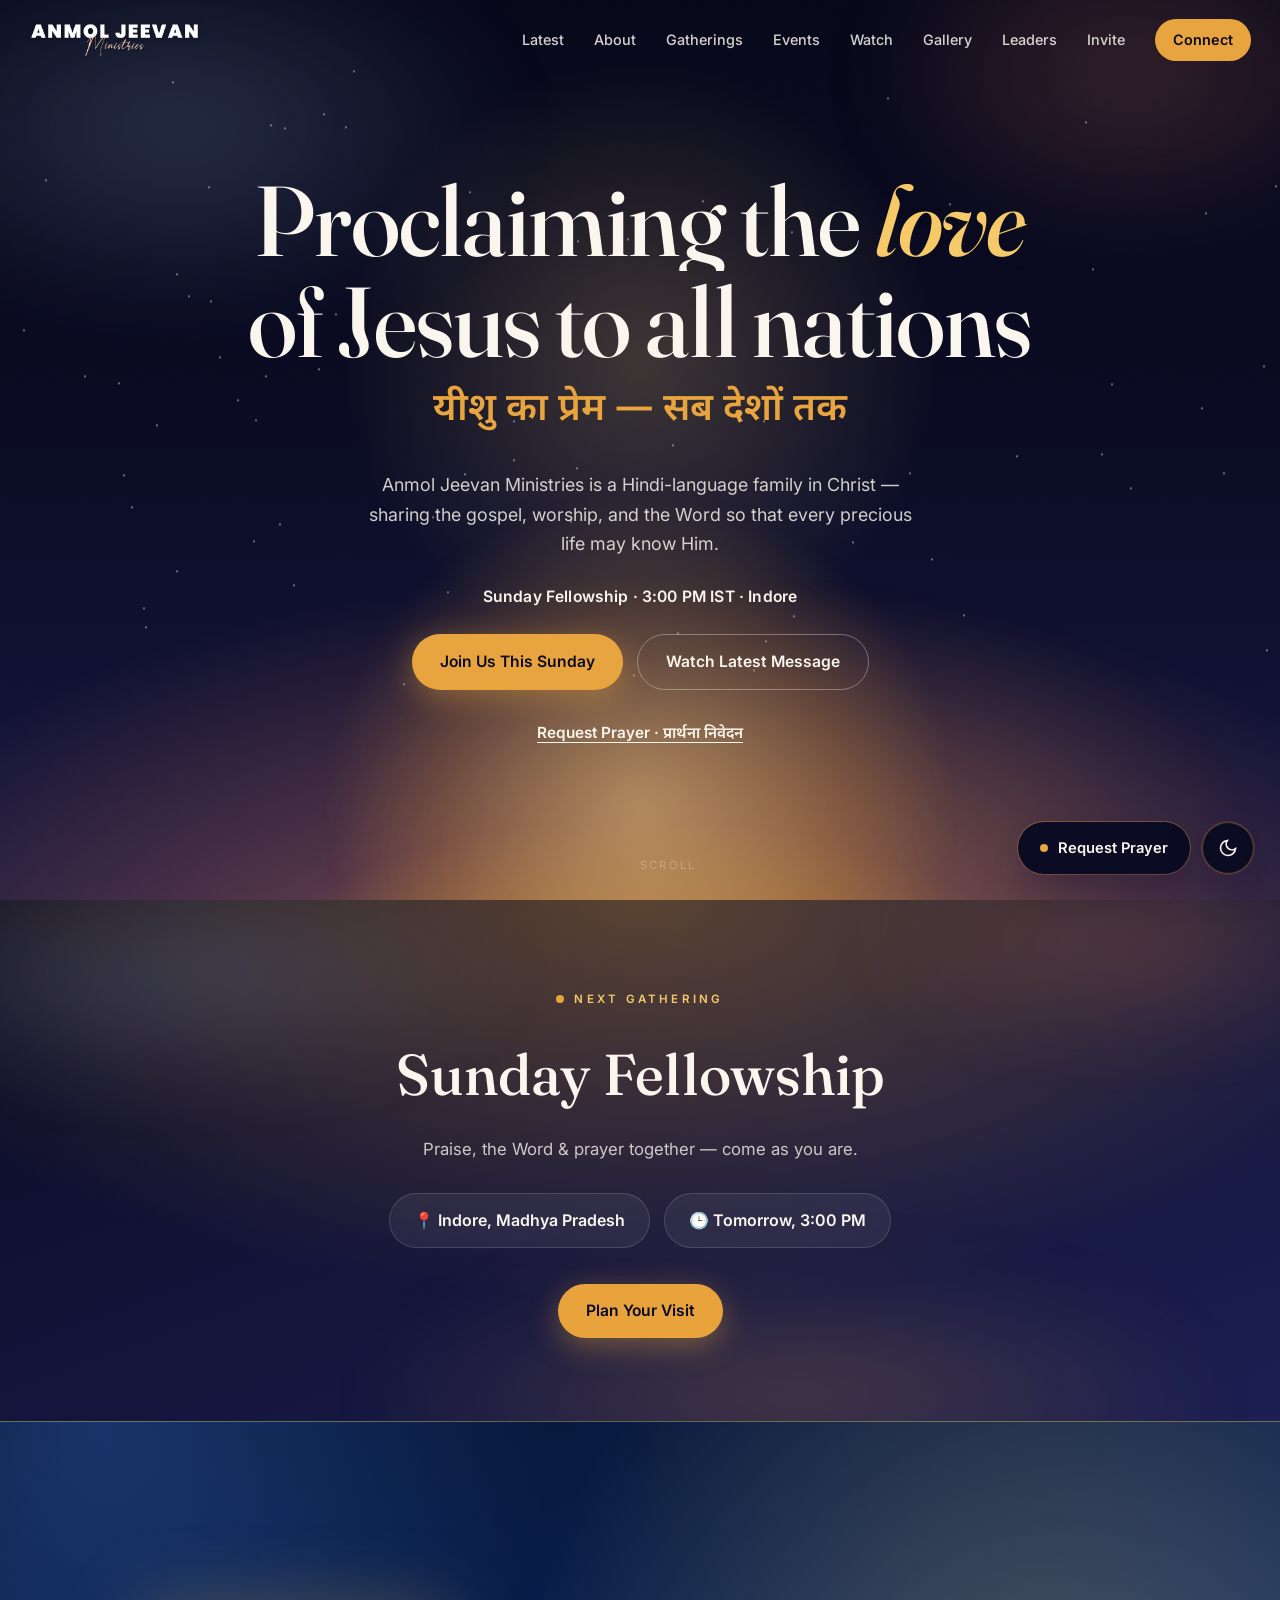
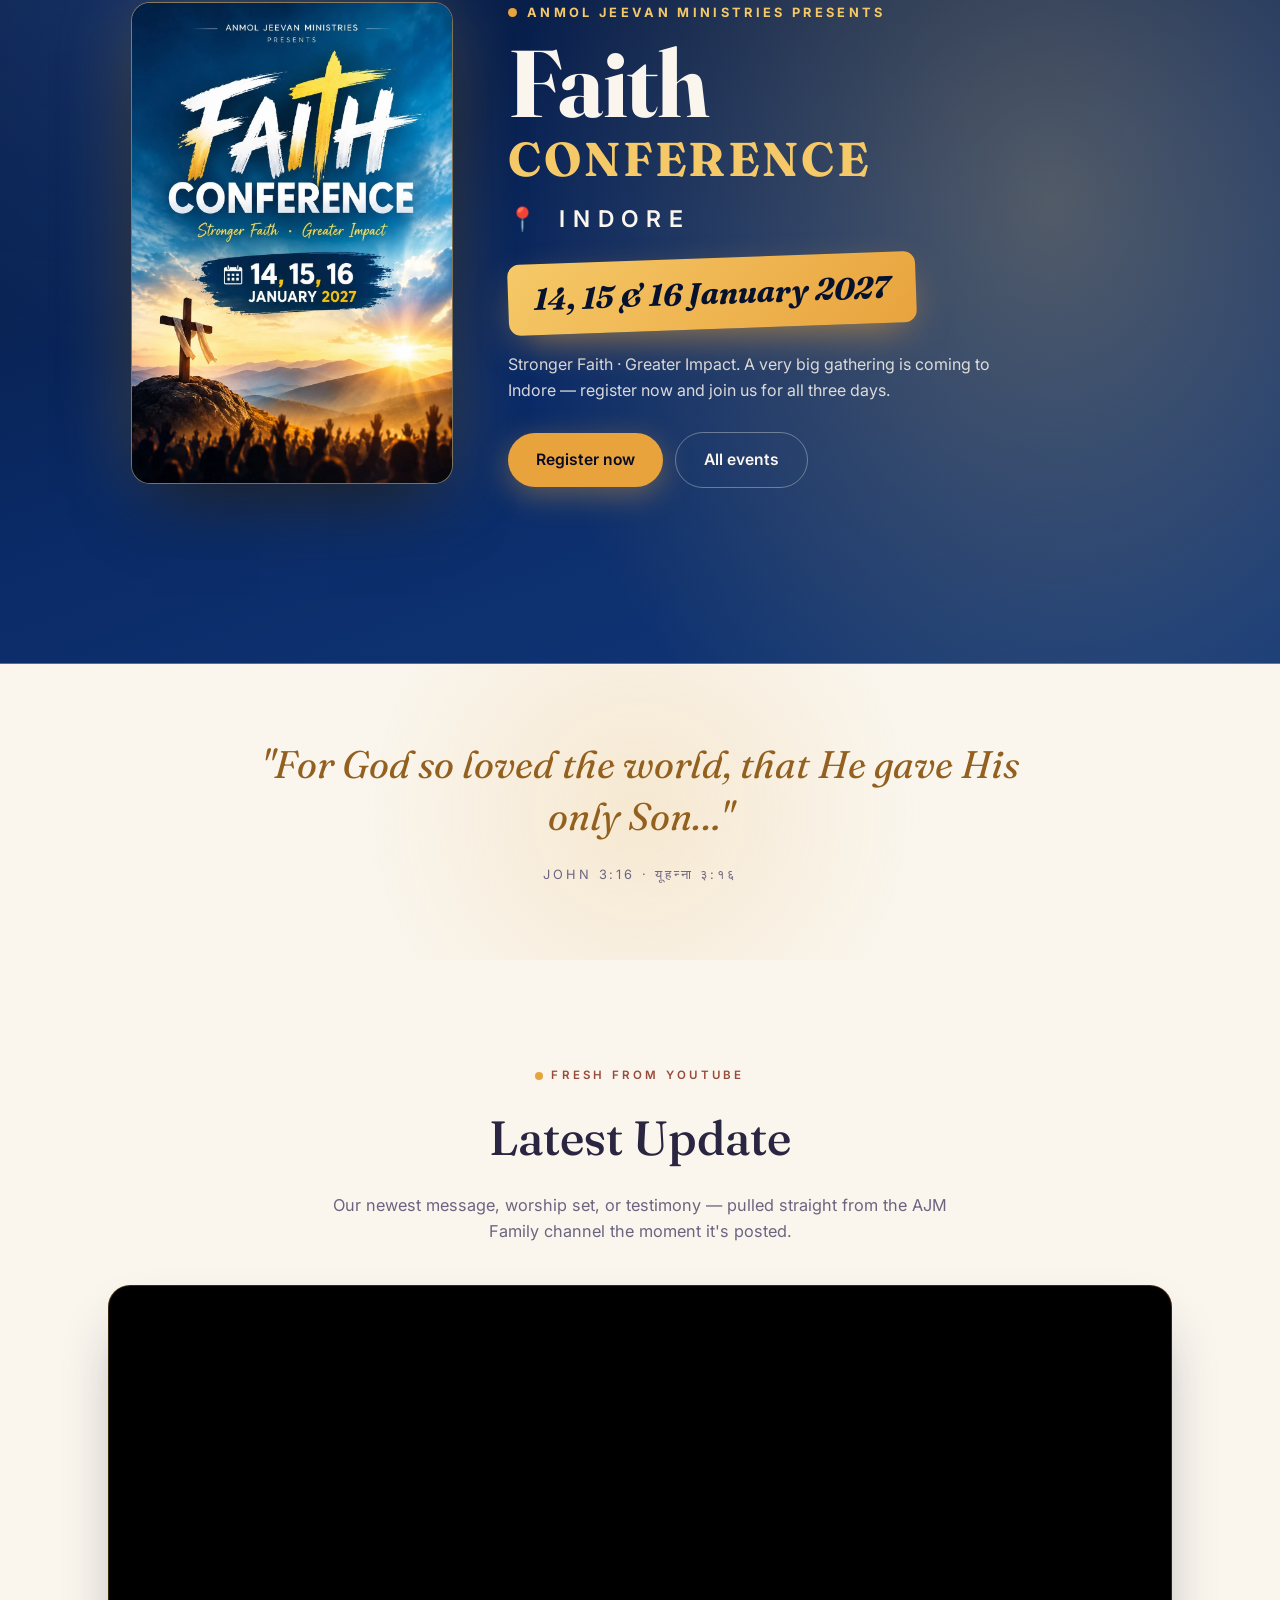
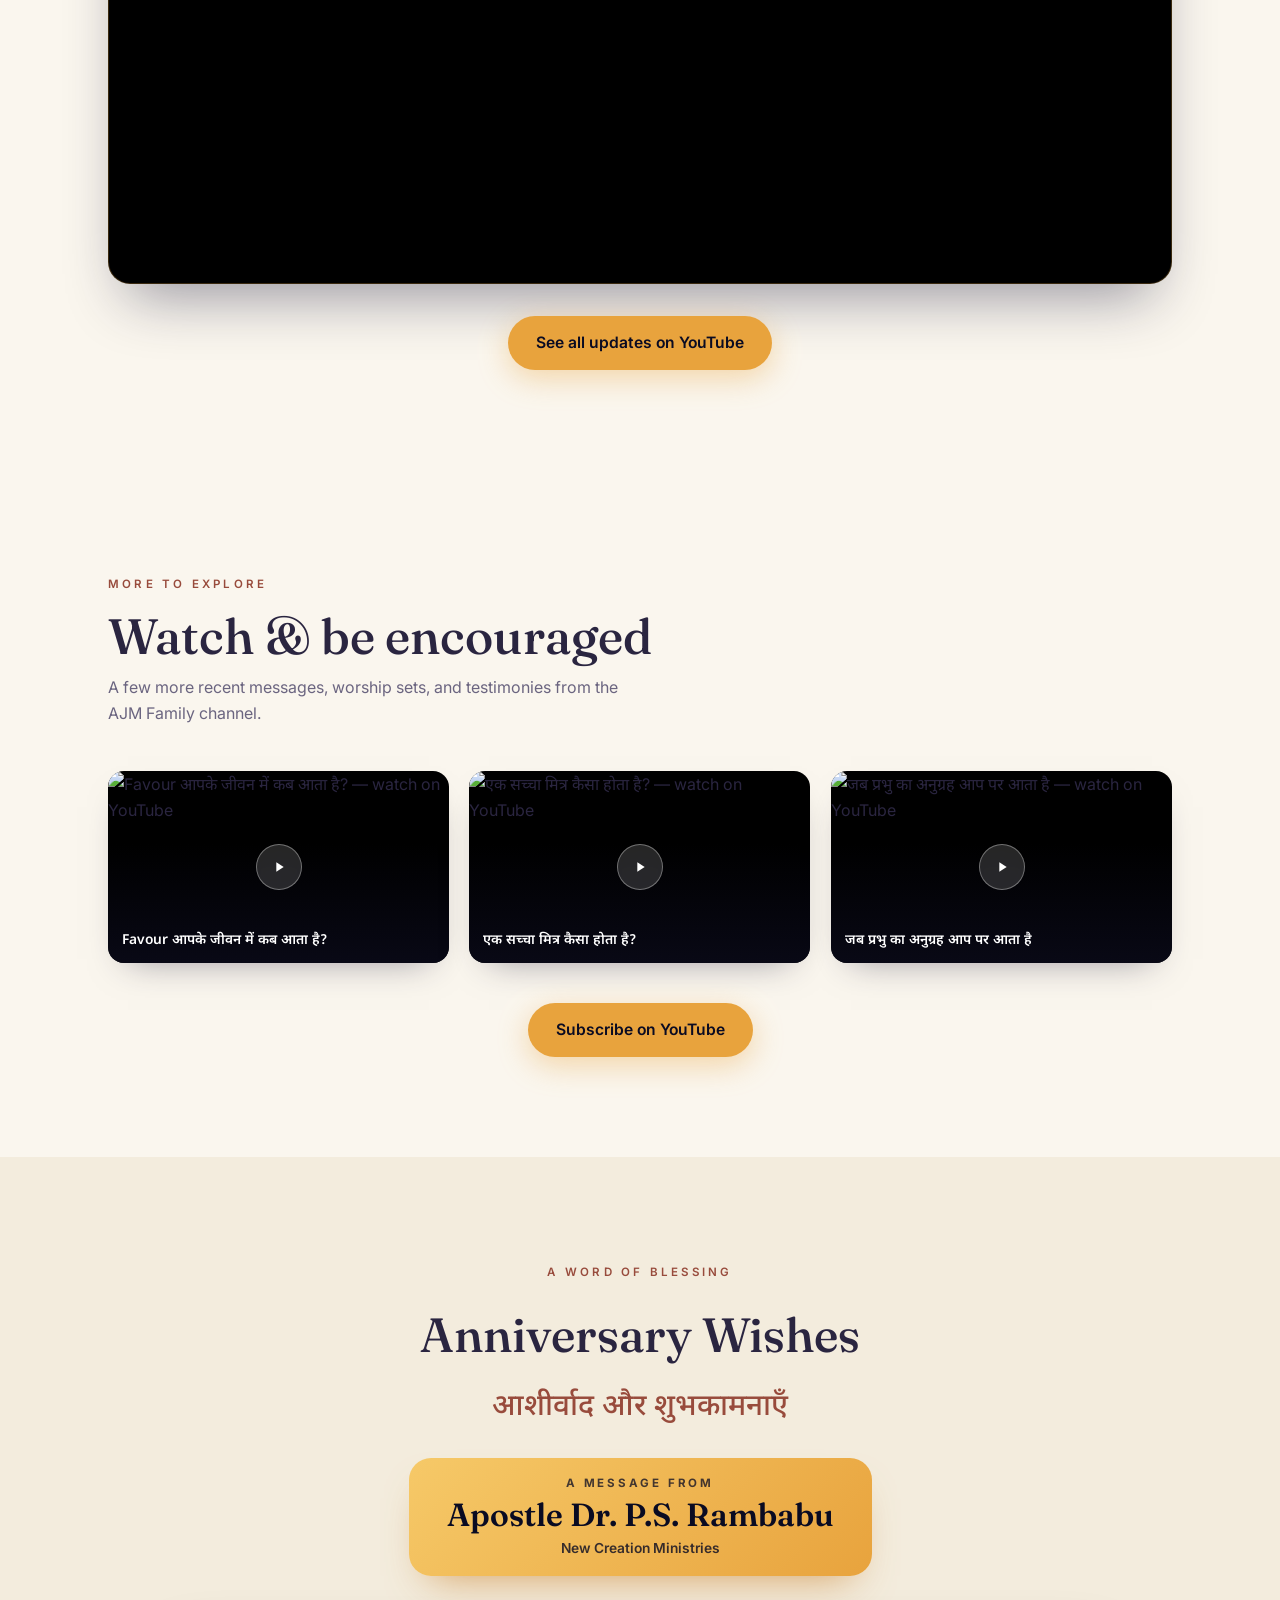
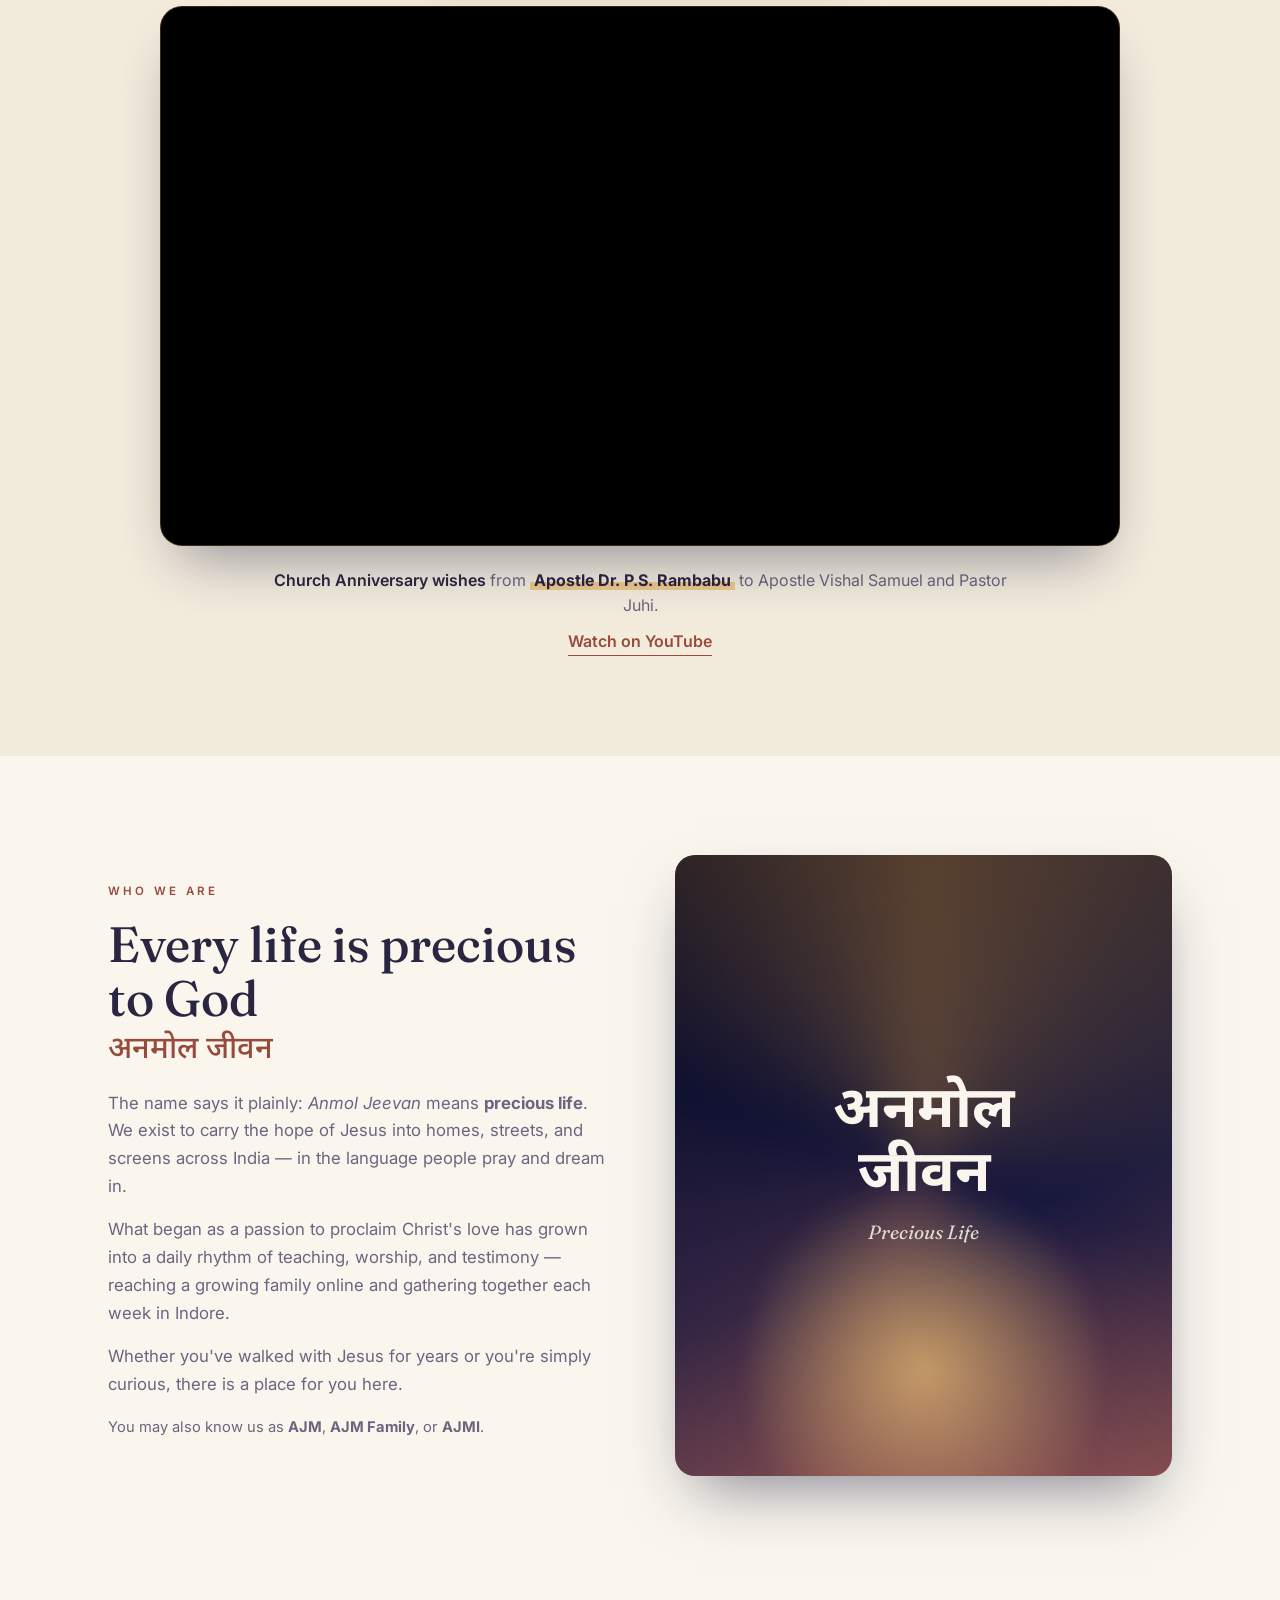
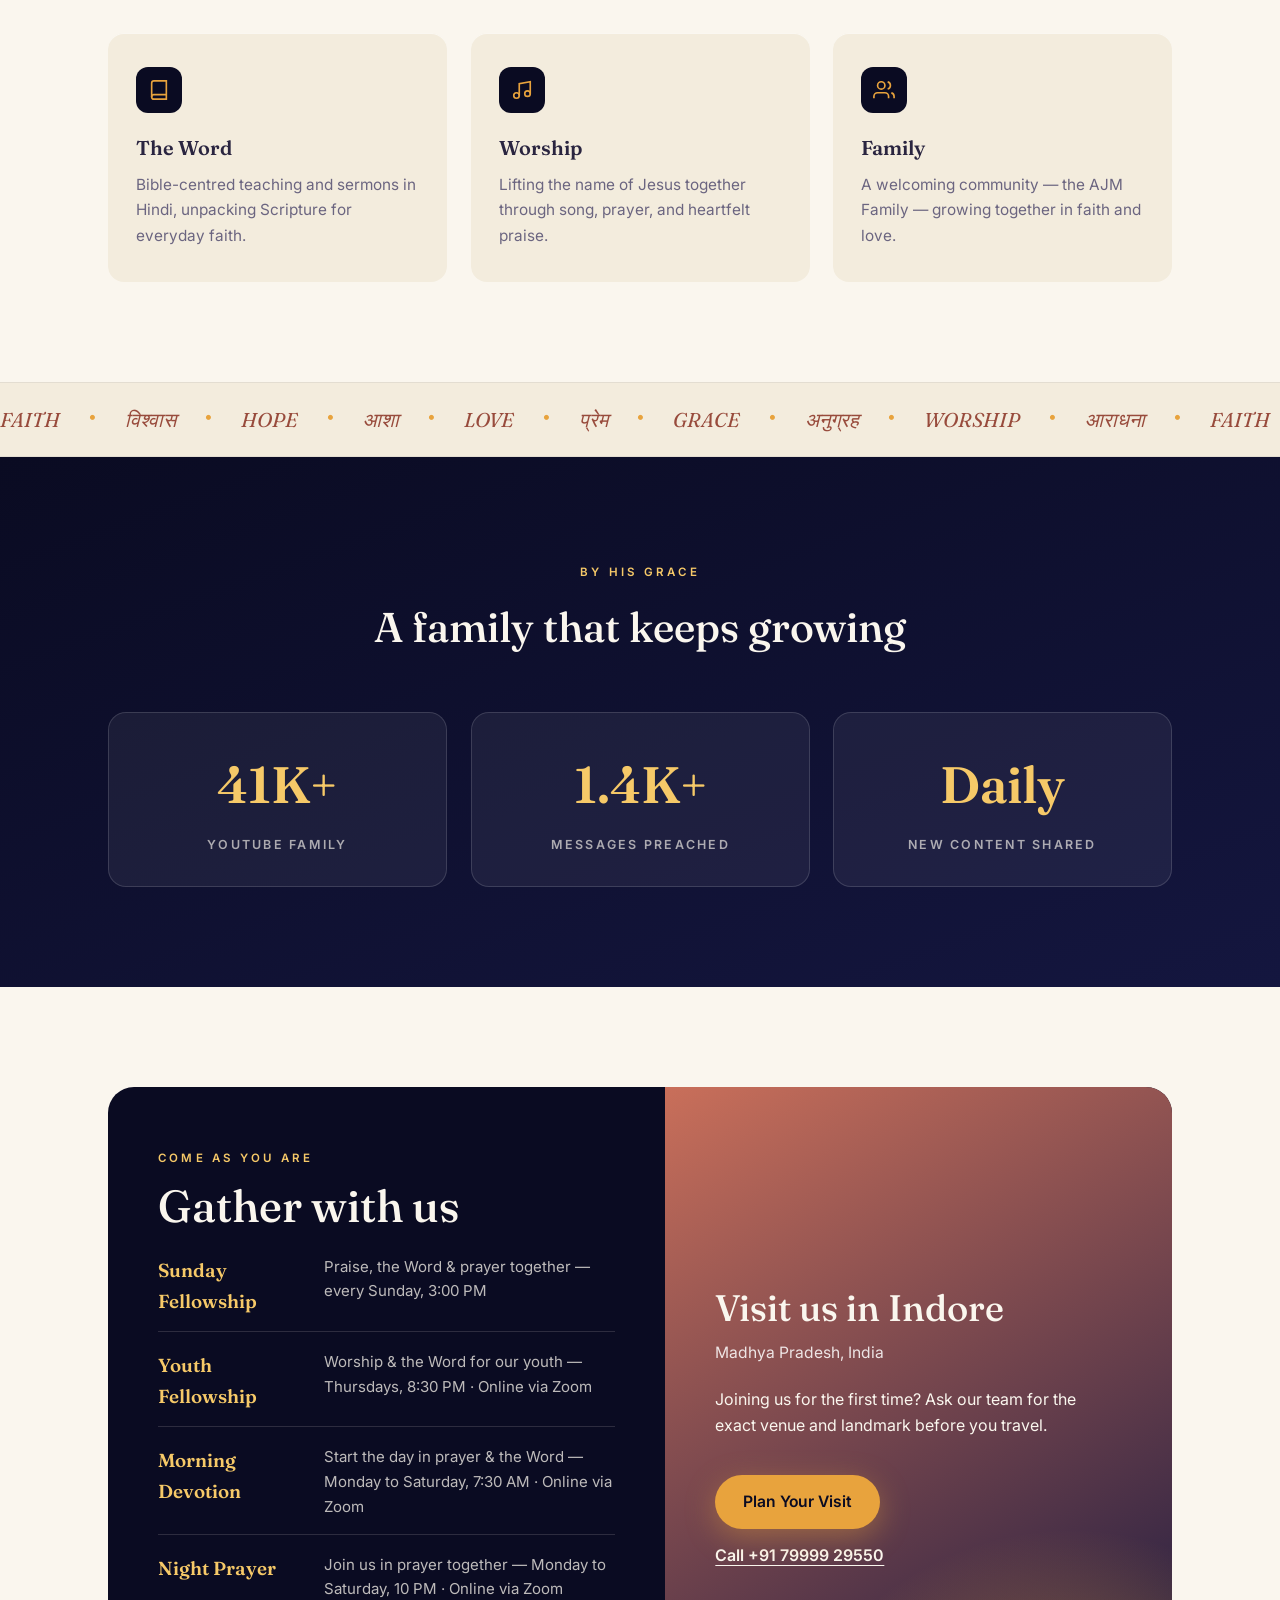
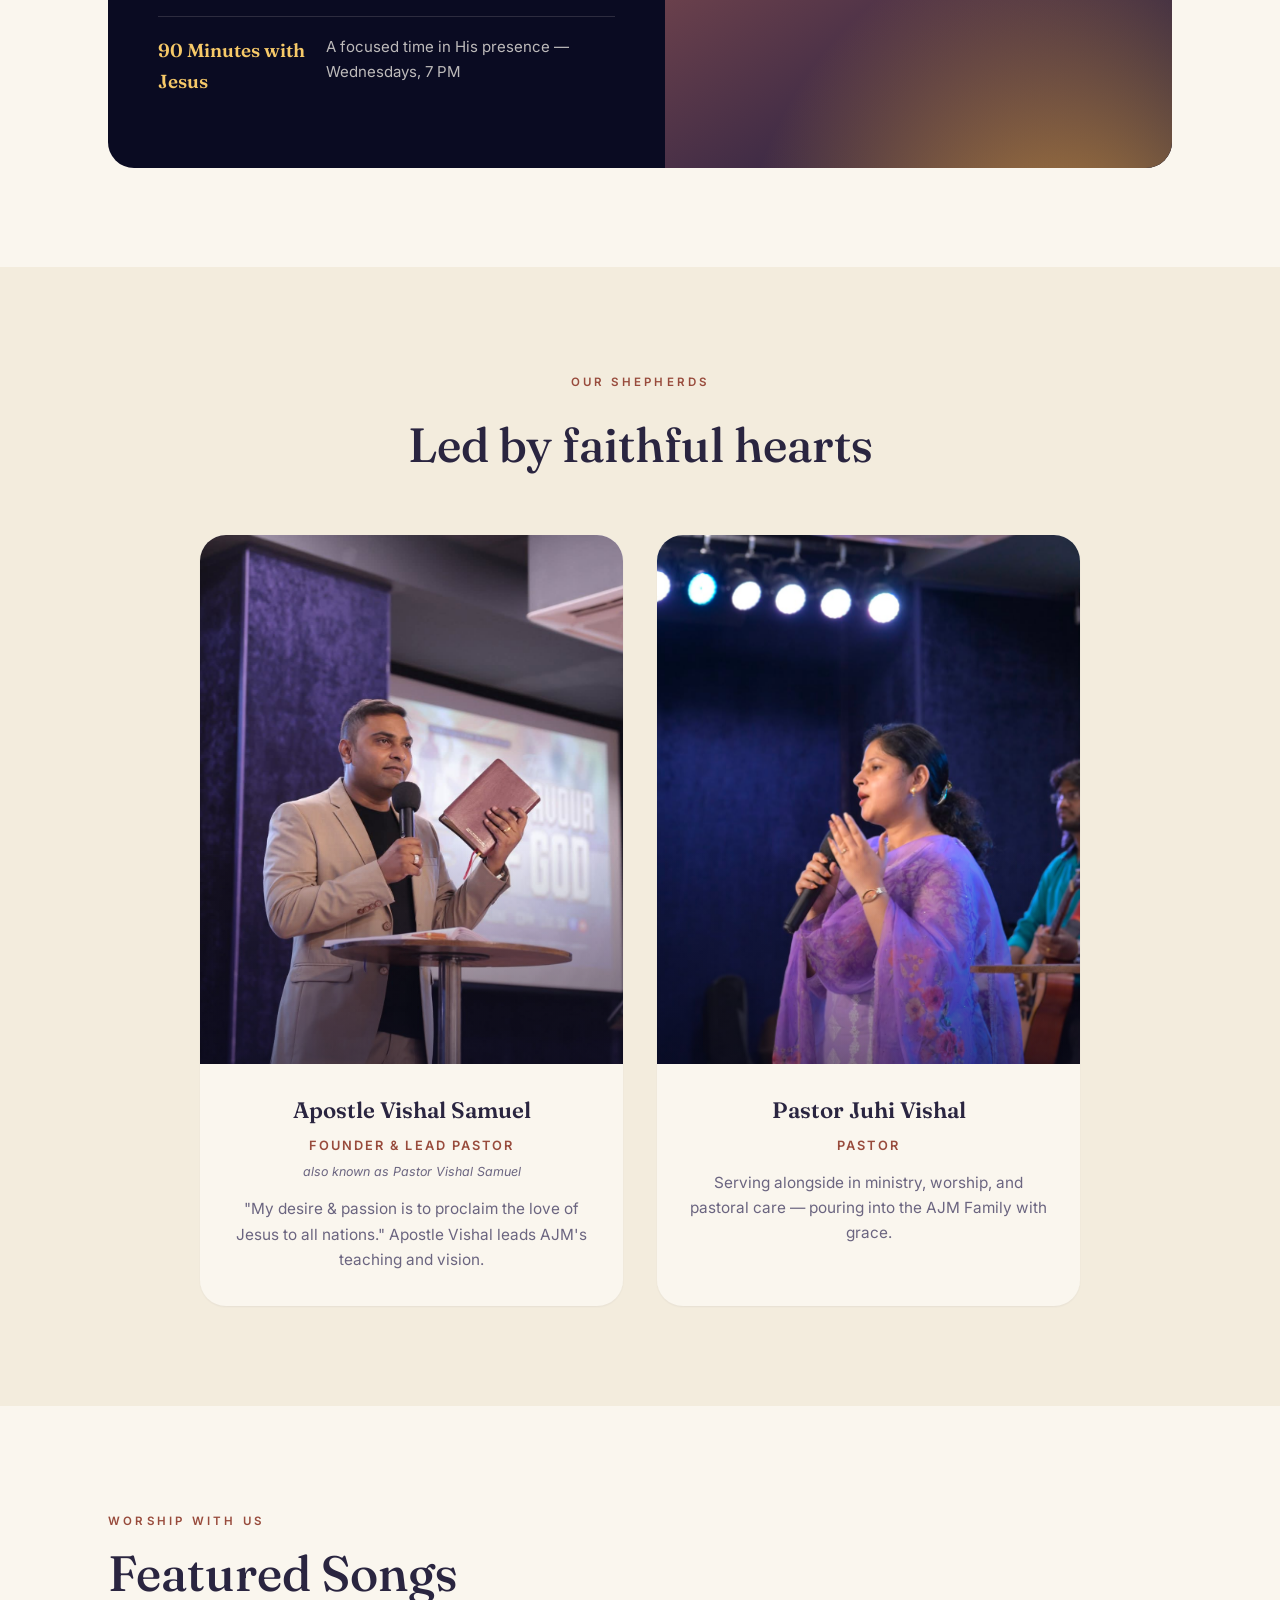
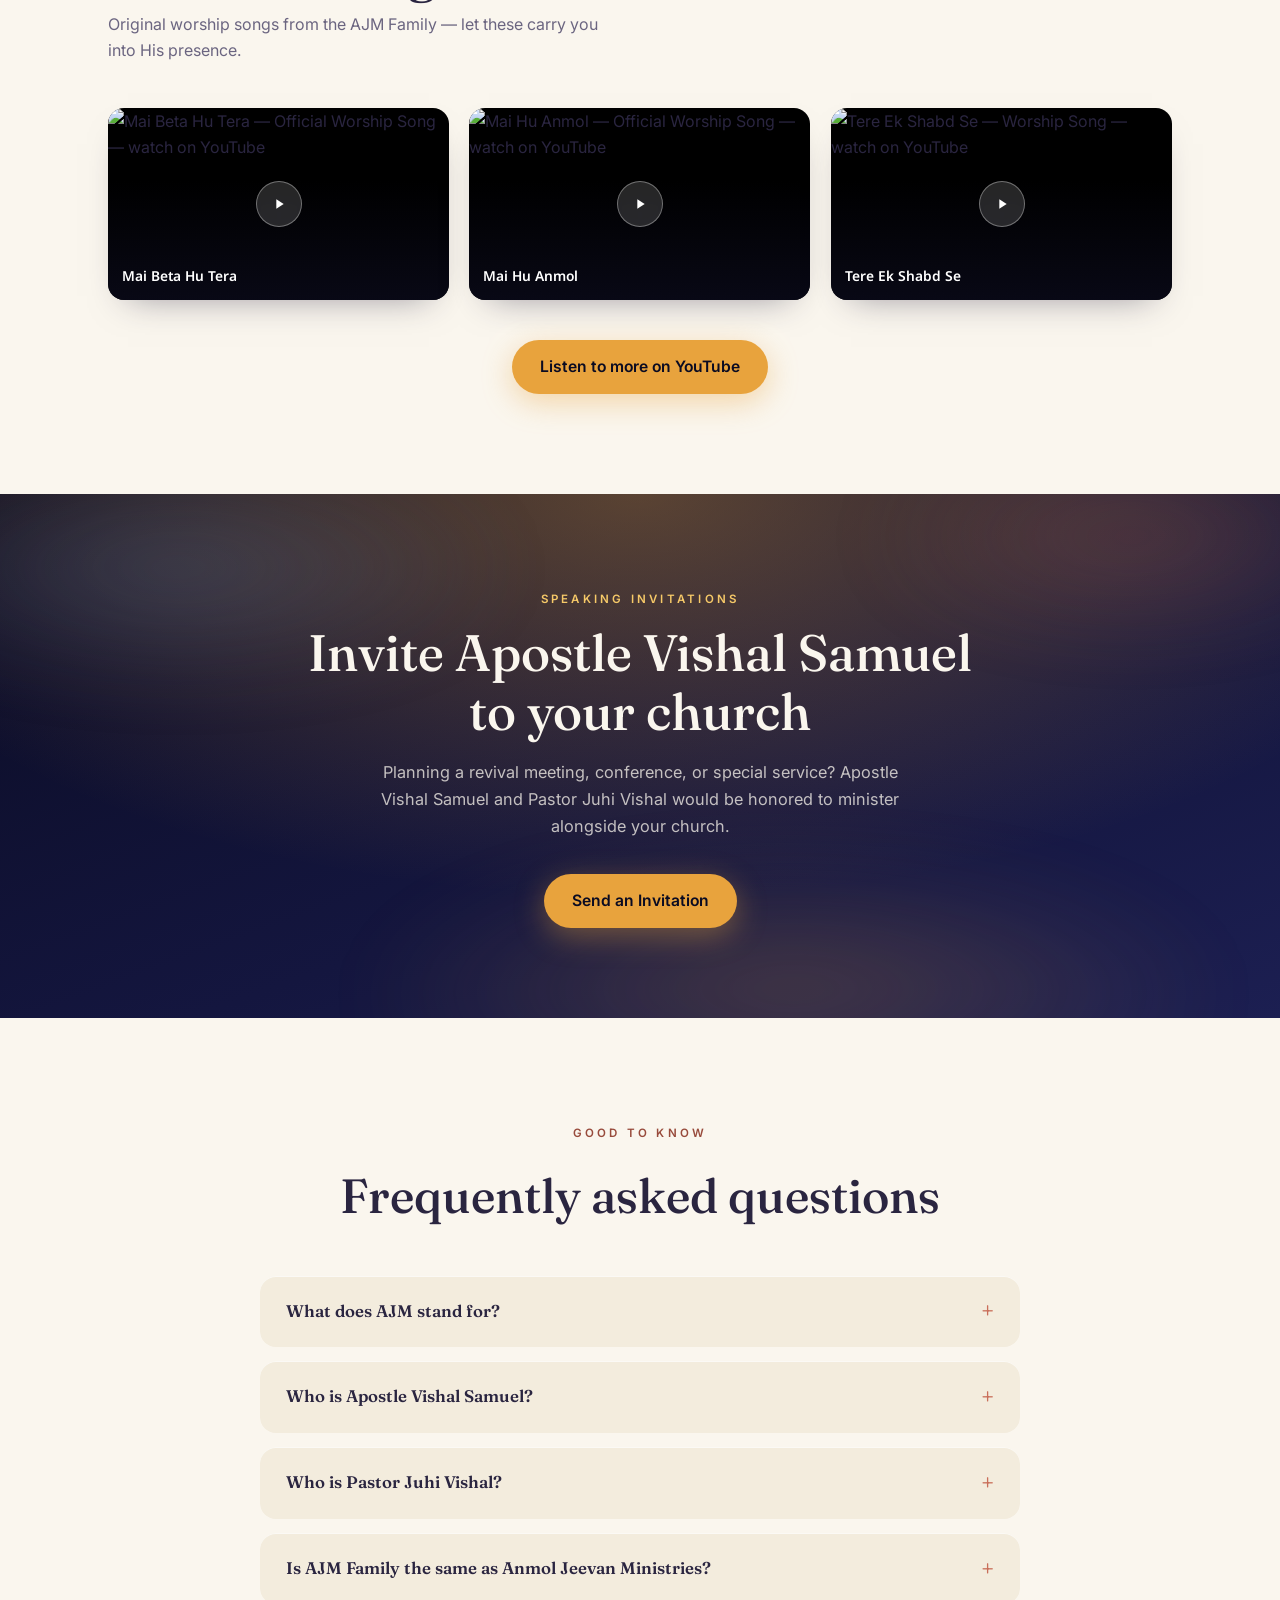
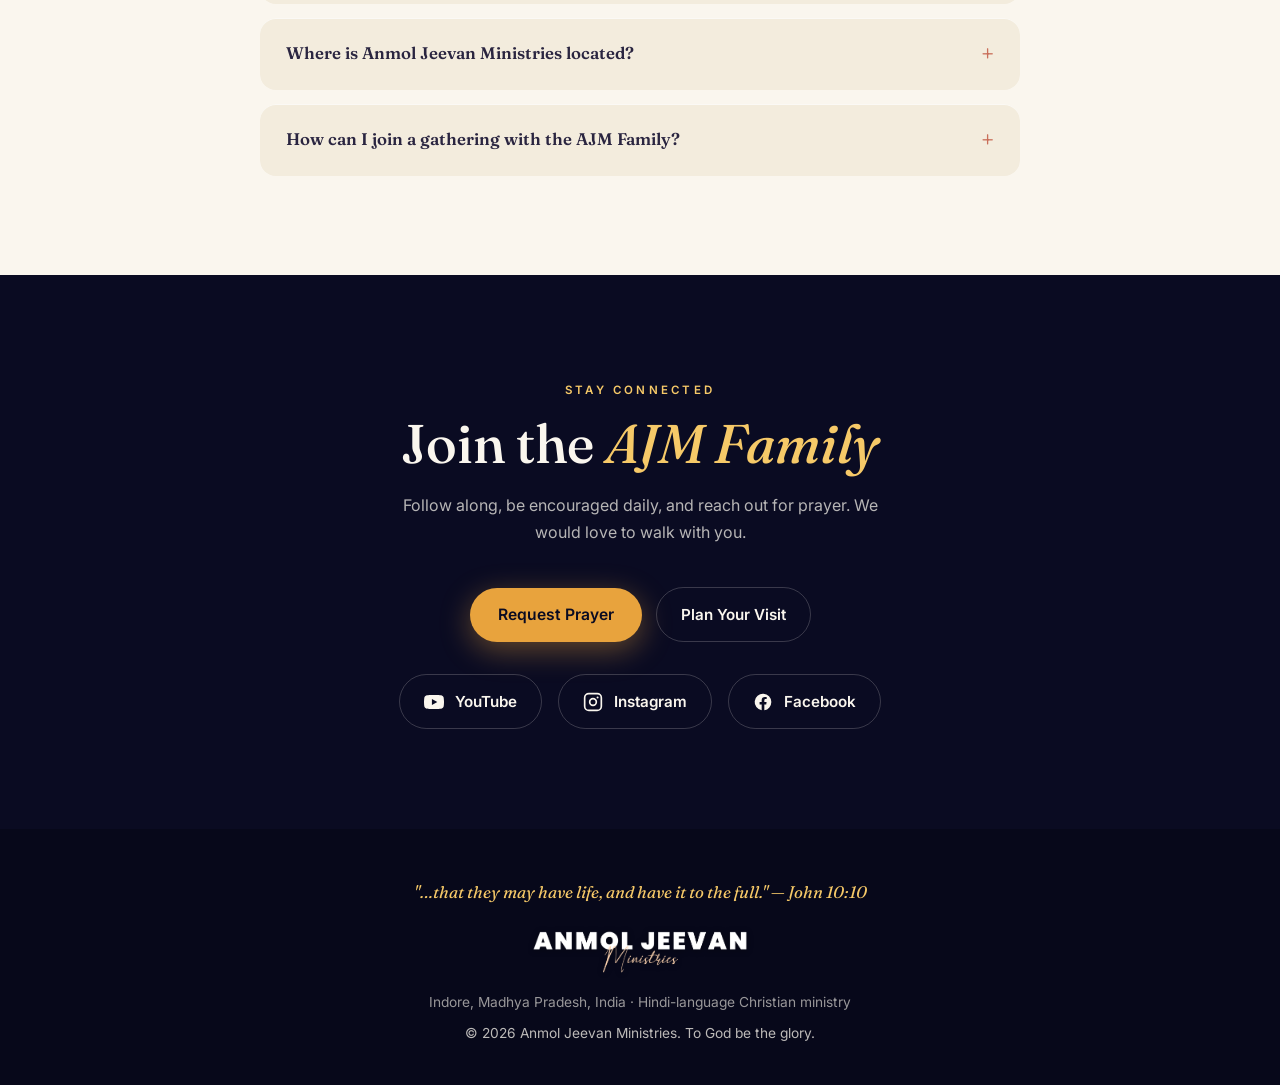
==== index.html @ 546f30c6 "Fix countdown overlap on scroll, verse layout and open phone menu Move the countdown with the hero o" ====
<!DOCTYPE html>
<html lang="en">
<head>
<meta charset="UTF-8">
<meta name="theme-color" content="#faf6ee">
<script>(function(){try{var t=localStorage.getItem('ajm-theme');document.documentElement.setAttribute('data-theme',t||'light');if(t==='dark'){var m=document.querySelector('meta[name="theme-color"]');if(m)m.setAttribute('content','#0a0b22');}}catch(e){}})();</script>
<meta name="viewport" content="width=device-width, initial-scale=1.0">
<title>Anmol Jeevan Ministries (AJM) — Apostle Vishal Samuel</title>
<meta name="description" content="Anmol Jeevan Ministries (AJM / AJMI) — the AJM Family, proclaiming the love of Jesus to all nations. A Hindi-language ministry led by Apostle Vishal Samuel & Pastor Juhi Vishal, based in Indore.">
<meta name="keywords" content="Anmol Jeevan Ministries, AJM, AJM Family, AJMI, Apostle Vishal Samuel, Pastor Vishal Samuel, Pastor Juhi Vishal, Indore church, Hindi Christian ministry">
<meta name="robots" content="index, follow">
<link rel="canonical" href="https://ajmfamily.site/">
<link rel="icon" type="image/svg+xml" href="/favicon.svg">
<link rel="apple-touch-icon" href="/apple-touch-icon.png">

<meta property="og:type" content="website">
<meta property="og:site_name" content="Anmol Jeevan Ministries">
<meta property="og:title" content="Anmol Jeevan Ministries (AJM) — Apostle Vishal Samuel">
<meta property="og:description" content="Anmol Jeevan Ministries (AJM / AJMI) — the AJM Family, proclaiming the love of Jesus to all nations. Led by Apostle Vishal Samuel & Pastor Juhi Vishal, based in Indore.">
<meta property="og:url" content="https://ajmfamily.site/">
<meta property="og:image" content="https://ajmfamily.site/img/og-image.jpg">
<meta property="og:image:width" content="1200">
<meta property="og:image:height" content="630">
<meta property="og:locale" content="en_IN">
<meta property="og:locale:alternate" content="hi_IN">

<meta name="twitter:card" content="summary_large_image">
<meta name="twitter:title" content="Anmol Jeevan Ministries (AJM) — Apostle Vishal Samuel">
<meta name="twitter:description" content="Anmol Jeevan Ministries (AJM / AJMI) — the AJM Family, proclaiming the love of Jesus to all nations. Led by Apostle Vishal Samuel & Pastor Juhi Vishal, based in Indore.">
<meta name="twitter:image" content="https://ajmfamily.site/img/og-image.jpg">

<script type="application/ld+json">
{
  "@context": "https://schema.org",
  "@type": "Church",
  "name": "Anmol Jeevan Ministries",
  "alternateName": ["AJM", "AJM Family", "AJMI"],
  "url": "https://ajmfamily.site/",
  "logo": "https://ajmfamily.site/apple-touch-icon.png",
  "image": "https://ajmfamily.site/img/og-image.jpg",
  "description": "Anmol Jeevan Ministries (AJM / AJMI) — also known as the AJM Family — is a Hindi-language Christian ministry proclaiming the love of Jesus to all nations, led by Apostle Vishal Samuel (also known as Pastor Vishal Samuel) and Pastor Juhi Vishal.",
  "address": {
    "@type": "PostalAddress",
    "addressLocality": "Indore",
    "addressRegion": "Madhya Pradesh",
    "addressCountry": "IN"
  },
  "founder": [
    {
      "@type": "Person",
      "name": "Apostle Vishal Samuel",
      "alternateName": "Pastor Vishal Samuel",
      "jobTitle": "Founder & Lead Pastor",
      "sameAs": [
        "https://www.facebook.com/people/Pastor-Vishal-Samuel/100044267696807/",
        "https://www.youtube.com/@ajmifamily"
      ]
    },
    { "@type": "Person", "name": "Pastor Juhi Vishal" }
  ],
  "sameAs": [
    "https://www.youtube.com/@ajmifamily",
    "https://www.instagram.com/anmoljeevanministries",
    "https://www.facebook.com/people/Pastor-Vishal-Samuel/100044267696807/"
  ]
}
</script>

<script type="application/ld+json">
{
  "@context": "https://schema.org",
  "@type": "FAQPage",
  "mainEntity": [
    {
      "@type": "Question",
      "name": "What does AJM stand for?",
      "acceptedAnswer": {
        "@type": "Answer",
        "text": "AJM stands for Anmol Jeevan Ministries — also known as AJM Family or AJMI — a Hindi-language Christian ministry based in Indore, Madhya Pradesh, India."
      }
    },
    {
      "@type": "Question",
      "name": "Who is Apostle Vishal Samuel?",
      "acceptedAnswer": {
        "@type": "Answer",
        "text": "Apostle Vishal Samuel, also known as Pastor Vishal Samuel, is the founder and lead pastor of Anmol Jeevan Ministries (AJM). He leads the ministry's teaching, worship, and vision, with a desire to proclaim the love of Jesus to all nations."
      }
    },
    {
      "@type": "Question",
      "name": "Who is Pastor Juhi Vishal?",
      "acceptedAnswer": {
        "@type": "Answer",
        "text": "Pastor Juhi Vishal serves alongside Apostle Vishal Samuel at Anmol Jeevan Ministries, pouring into the AJM Family through ministry, worship, and pastoral care."
      }
    },
    {
      "@type": "Question",
      "name": "Is AJM Family the same as Anmol Jeevan Ministries?",
      "acceptedAnswer": {
        "@type": "Answer",
        "text": "Yes. AJM Family, AJM, and AJMI are all names people use for Anmol Jeevan Ministries — the same Hindi-language ministry led by Apostle Vishal Samuel and Pastor Juhi Vishal."
      }
    },
    {
      "@type": "Question",
      "name": "Where is Anmol Jeevan Ministries located?",
      "acceptedAnswer": {
        "@type": "Answer",
        "text": "Anmol Jeevan Ministries (AJM) is based in Indore, Madhya Pradesh, India, with a weekly in-person Sunday gathering plus daily online prayer meetings on Zoom."
      }
    },
    {
      "@type": "Question",
      "name": "How can I join a gathering with the AJM Family?",
      "acceptedAnswer": {
        "@type": "Answer",
        "text": "You're welcome any Sunday for worship, or join the Zoom prayer meetings during the week. Visit the Events page to reserve a spot or get the Zoom link."
      }
    }
  ]
}
</script>

<link rel="preconnect" href="https://fonts.googleapis.com">
<link rel="preconnect" href="https://fonts.gstatic.com" crossorigin>
<link href="https://fonts.googleapis.com/css2?family=Fraunces:ital,opsz,wght@0,9..144,300..900;1,9..144,400..600&family=Inter:wght@400;500;600;700&family=Noto+Sans+Devanagari:wght@400;500;600;700&display=swap" rel="stylesheet">
<style>
  :root{
    --night:#0a0b22;
    --night-2:#14163f;
    --night-3:#1c1f52;
    --gold:#e8a33d;
    --gold-soft:#f6c968;
    --gold-deep:#c9832f;
    --cream:#faf6ee;
    --cream-2:#f3ecdd;
    --clay:#c96f5a;
    --sky:#7b94b8;
    --ink:#2a2540;
    --muted:#6b6580;
    --glass:rgba(255,255,255,.06);
    --glass-brd:rgba(255,255,255,.14);
    --ease-out:cubic-bezier(.16,1,.3,1);
    --ease-spring:cubic-bezier(.34,1.56,.64,1);
    --ease-smooth:cubic-bezier(.4,0,.2,1);
    --surface:#faf6ee;
    --surface-2:#f3ecdd;
    --on-surface:#2a2540;
    --on-surface-muted:#6b6580;
    --hairline:rgba(42,37,64,.08);
    --hairline-2:rgba(42,37,64,.22);
    --nav-glass:rgba(250,246,238,.78);
    --nav-glass-brd:rgba(255,255,255,.6);
    color-scheme:light;
  }
  :root[data-theme="dark"]{
    --surface:#0d0e28;
    --surface-2:#161a3d;
    --on-surface:#eae7f5;
    --on-surface-muted:#a29dc4;
    --hairline:rgba(255,255,255,.08);
    --hairline-2:rgba(255,255,255,.22);
    --nav-glass:rgba(10,11,34,.78);
    --nav-glass-brd:rgba(255,255,255,.14);
    color-scheme:dark;
  }
  *{margin:0;padding:0;box-sizing:border-box}
  html{scroll-behavior:smooth}
  @media(prefers-reduced-motion:reduce){
    *,*::before,*::after{animation-duration:.01ms!important;animation-iteration-count:1!important;transition-duration:.01ms!important;scroll-behavior:auto!important}
    .marquee-track{animation:none!important}
    .float-cta .pulse-dot{animation:none!important}
    .live-dot{animation:none!important}
  }
  body{
    font-family:'Inter','Noto Sans Devanagari',sans-serif;
    background:var(--surface);
    color:var(--on-surface);
    line-height:1.65;
    -webkit-font-smoothing:antialiased;
    overflow-x:hidden;
    transition:background .4s,color .4s;
  }
  .dev{font-family:'Noto Sans Devanagari',sans-serif}
  h1,h2,h3,.display{font-family:'Fraunces',serif}
  a{color:inherit;text-decoration:none}
  .wrap{max-width:1120px;margin:0 auto;padding:0 28px}
  .eyebrow{
    font-size:.72rem;letter-spacing:.28em;text-transform:uppercase;
    font-weight:600;color:var(--clay);
  }

  /* ---- FILM GRAIN ---- */
  .grain{
    position:fixed;inset:0;z-index:95;pointer-events:none;opacity:.035;mix-blend-mode:overlay;
    background-image:url("data:image/svg+xml,%3Csvg xmlns='http://www.w3.org/2000/svg' width='120' height='120'%3E%3Cfilter id='n'%3E%3CfeTurbulence type='fractalNoise' baseFrequency='0.85' numOctaves='2' stitchTiles='stitch'/%3E%3C/filter%3E%3Crect width='100%25' height='100%25' filter='url(%23n)'/%3E%3C/svg%3E");
  }

  /* ---- NAV ---- */
  nav{
    position:fixed;top:0;left:50%;transform:translateX(-50%);
    width:100%;z-index:50;
    display:flex;align-items:center;justify-content:space-between;
    padding:18px 28px;border-radius:0;
    transition:top .5s var(--ease-out),width .5s var(--ease-out),padding .5s var(--ease-out),
      border-radius .5s var(--ease-out),background .4s,box-shadow .4s,border-color .4s;
    border:1px solid transparent;
  }
  nav.scrolled{
    top:14px;width:min(92%,1080px);padding:10px 22px;border-radius:100px;
    background:var(--nav-glass);
    backdrop-filter:blur(20px) saturate(1.4);-webkit-backdrop-filter:blur(20px) saturate(1.4);
    box-shadow:0 10px 40px -12px rgba(20,10,40,.28);
    border-color:var(--nav-glass-brd);
  }
  .brand{display:flex;align-items:center;color:var(--cream);transition:color .4s}
  .brand-logo{height:36px;width:auto;filter:drop-shadow(0 1px 3px rgba(0,0,0,.4))}
  .brand-logo-lg{height:46px}
  /* nav is always dark unscrolled (over the hero); once scrolled it follows theme,
     so swap to the light-background logo only when scrolled + light theme */
  nav .logo-dark{display:block}
  nav .logo-light{display:none}
  nav.scrolled .logo-dark{display:none}
  nav.scrolled .logo-light{display:block}
  :root[data-theme="dark"] nav.scrolled .logo-dark{display:block}
  :root[data-theme="dark"] nav.scrolled .logo-light{display:none}
  .navlinks{display:flex;gap:30px;align-items:center}
  .navlinks a{font-size:.9rem;font-weight:500;color:var(--cream);opacity:.85;transition:color .4s,opacity .2s}
  nav.scrolled .navlinks a{color:var(--on-surface)}
  .navlinks a:hover{opacity:1;color:var(--gold)}
  .live-dot{display:inline-block;width:8px;height:8px;border-radius:50%;background:var(--gold);margin-right:8px;vertical-align:middle;animation:pulseDot 2s infinite}
  .navlinks .btn{
    background:var(--gold);color:var(--night);padding:9px 18px;border-radius:100px;
    font-weight:600;opacity:1;transition:background .3s var(--ease-smooth),transform .3s var(--ease-spring);
  }
  .navlinks .btn:hover{background:var(--gold-soft);color:var(--night);transform:translateY(-2px)}
  .menutoggle{display:none;background:none;border:0;cursor:pointer;color:var(--cream)}
  nav.scrolled .menutoggle{color:var(--on-surface)}

  /* floating theme toggle — sits beside the float CTA */
  .theme-fab{
    display:flex;align-items:center;justify-content:center;flex:none;
    width:52px;height:52px;border-radius:50%;
    background:var(--night);color:var(--cream);
    border:1px solid rgba(232,163,61,.35);
    box-shadow:0 16px 40px -10px rgba(20,10,40,.5),0 0 0 1px rgba(232,163,61,.15);
    opacity:1;transform:none;pointer-events:auto;cursor:pointer;
    transition:opacity .5s var(--ease-out),transform .3s var(--ease-spring),background .3s;
  }
  .theme-fab.hide{opacity:0;transform:translateY(16px) scale(.9);pointer-events:none}
  .theme-fab:hover{transform:scale(1.08);background:var(--night-2)}
  .theme-fab svg{width:20px;height:20px}
  .theme-fab .icon-sun{display:none}
  .theme-fab .icon-moon{display:block}
  :root[data-theme="dark"] .theme-fab .icon-sun{display:block}
  :root[data-theme="dark"] .theme-fab .icon-moon{display:none}

  /* ---- HERO ---- */
  .hero{
    position:relative;min-height:100vh;
    background:
      radial-gradient(120% 90% at 50% 118%,rgba(232,163,61,.9) 0%,rgba(201,111,90,.35) 30%,transparent 60%),
      linear-gradient(180deg,#07081a 0%,var(--night) 45%,var(--night-2) 100%);
    color:var(--cream);
    display:flex;align-items:center;
    overflow:hidden;
  }
  .aurora{
    position:absolute;inset:-10%;pointer-events:none;opacity:.8;will-change:transform;
    background:
      radial-gradient(38% 30% at 20% 20%,rgba(123,148,184,.35),transparent 60%),
      radial-gradient(30% 26% at 82% 15%,rgba(201,111,90,.32),transparent 60%),
      radial-gradient(45% 35% at 60% 88%,rgba(232,163,61,.3),transparent 65%);
    filter:blur(46px);
    animation:auroraShift 22s ease-in-out infinite alternate;
  }
  @keyframes auroraShift{
    0%{transform:translate3d(0,0,0) scale(1)}
    50%{transform:translate3d(2%,-3%,0) scale(1.06)}
    100%{transform:translate3d(-2%,2%,0) scale(1.02)}
  }
  .stars{position:absolute;inset:0;pointer-events:none;will-change:transform}
  .stars i{position:absolute;width:2px;height:2px;border-radius:50%;background:#fff;opacity:.5;animation:tw 4s infinite ease-in-out}
  @keyframes tw{0%,100%{opacity:.15}50%{opacity:.75}}
  .sun{
    position:absolute;left:50%;bottom:-42vh;
    width:80vh;height:80vh;border-radius:50%;
    background:radial-gradient(circle,rgba(242,197,116,.55) 0%,rgba(232,163,61,.22) 40%,transparent 62%);
    filter:blur(6px);will-change:transform;transform:translate3d(-50%,0,0);
  }
  .spot{
    position:absolute;top:0;left:0;width:600px;height:600px;margin:-300px 0 0 -300px;
    border-radius:50%;pointer-events:none;z-index:1;will-change:transform;mix-blend-mode:screen;
    background:radial-gradient(circle,rgba(246,201,104,.22),transparent 70%);
  }
  .hero-inner{position:relative;z-index:2;width:100%;text-align:center;padding:90px 28px 66px;will-change:transform,opacity}
  .hero h1{
    font-size:clamp(2.9rem,8vw,6.2rem);line-height:1.02;font-weight:500;
    letter-spacing:-.01em;margin-bottom:8px;
  }
  .hero h1 .ln{display:block;overflow:hidden}
  .hero h1 .ln>span{display:inline-block;opacity:0;transform:translateY(115%);will-change:transform,opacity}
  .hero h1 .ln:nth-child(1)>span{animation:lineUp 1.15s .28s var(--ease-out) forwards}
  .hero h1 .ln:nth-child(2)>span{animation:lineUp 1.15s .40s var(--ease-out) forwards}
  .hero h1 em{font-style:italic;color:var(--gold-soft)}
  .hero .hindi{
    font-family:'Noto Sans Devanagari',sans-serif;font-weight:600;
    font-size:clamp(1.4rem,4vw,2.4rem);color:var(--gold);
    margin-bottom:26px;opacity:0;animation:rise 1.1s .58s var(--ease-out) forwards;will-change:transform,opacity;
  }
  .hero p.lead{
    max-width:560px;margin:0 auto 38px;font-size:1.12rem;color:rgba(250,246,238,.82);
    opacity:0;animation:rise 1.1s .72s var(--ease-out) forwards;will-change:transform,opacity;
  }
  .hero-cta{display:flex;gap:14px;justify-content:center;flex-wrap:wrap;opacity:0;animation:rise 1.1s .86s var(--ease-out) forwards;will-change:transform,opacity}
  .btn-lg{padding:14px 28px;border-radius:100px;font-weight:600;font-size:.98rem;display:inline-flex;align-items:center;
    transition:box-shadow .45s var(--ease-out),background .3s var(--ease-smooth),transform .45s var(--ease-spring);
    will-change:transform}
  .jsmag{transition:box-shadow .45s var(--ease-out),background .3s var(--ease-smooth)!important}
  .btn-gold{background:var(--gold);color:var(--night);box-shadow:0 8px 30px rgba(232,163,61,.4)}
  .btn-gold:hover{box-shadow:0 16px 40px rgba(232,163,61,.6)}
  .btn-gold:not(.jsmag):hover{transform:translateY(-3px) scale(1.02)}
  .btn-gold:active{transition-duration:.12s}
  .btn-ghost{border:1px solid rgba(250,246,238,.35);color:var(--cream)}
  .btn-ghost:hover{background:rgba(250,246,238,.1)}
  .btn-ghost:not(.jsmag):hover{transform:translateY(-3px) scale(1.02)}
  @keyframes rise{from{opacity:0;transform:translateY(28px)}to{opacity:1;transform:translateY(0)}}
  @keyframes lineUp{from{opacity:0;transform:translateY(115%)}to{opacity:1;transform:translateY(0)}}
  .scroll-hint{position:absolute;bottom:26px;left:50%;z-index:3;font-size:.7rem;letter-spacing:.2em;text-transform:uppercase;color:rgba(250,246,238,.5);opacity:0;animation:hintIn 1s 1.3s var(--ease-out) forwards,bob 2.6s 2.3s var(--ease-smooth) infinite;will-change:transform}
  @keyframes hintIn{from{opacity:0}to{opacity:.6}}
  @keyframes bob{0%,100%{transform:translate(-50%,0)}50%{transform:translate(-50%,8px)}}

  /* ---- SECTIONS ---- */
  section{padding:100px 0}
  .reveal{opacity:0;transform:translateY(40px) scale(.98);filter:blur(6px);transition:opacity 1s var(--ease-out),transform 1s var(--ease-out),filter 1s var(--ease-out);will-change:transform,opacity,filter}
  .reveal.in{opacity:1;transform:none;filter:blur(0)}
  .stagger>*{opacity:0;transform:translateY(28px) scale(.98);filter:blur(4px);transition:opacity .85s var(--ease-out),transform .85s var(--ease-out),filter .85s var(--ease-out);will-change:transform,opacity,filter}
  .stagger.in>*{opacity:1;transform:none;filter:blur(0)}
  .stagger.in>*:nth-child(1){transition-delay:.05s}
  .stagger.in>*:nth-child(2){transition-delay:.14s}
  .stagger.in>*:nth-child(3){transition-delay:.23s}
  .stagger.in>*:nth-child(4){transition-delay:.32s}
  .reveal.in.done,.stagger.in.done>*{will-change:auto}


  /* faith conference — coming soon */
  .fc-banner{position:relative;overflow:hidden;color:var(--cream);
    background:
      radial-gradient(60% 110% at 82% 45%,rgba(246,201,104,.30),transparent 70%),
      radial-gradient(50% 90% at 8% 0%,rgba(74,140,255,.28),transparent 70%),
      linear-gradient(160deg,#06122c 0%,#0a2a66 55%,#12397a 100%);
    box-shadow:inset 0 -1px 0 rgba(246,201,104,.4),inset 0 1px 0 rgba(246,201,104,.4)}
  .fc-inner{display:flex;align-items:center;justify-content:center;gap:clamp(32px,4.4vw,80px);padding:clamp(56px,6vw,108px) 28px;flex-wrap:wrap;max-width:1400px}
  .fc-photo{display:block;width:clamp(250px,25vw,420px);height:auto;border-radius:18px;flex:none;
    box-shadow:0 0 0 1px rgba(246,201,104,.45),0 30px 70px -20px rgba(0,0,0,.7),0 0 80px -10px rgba(246,201,104,.35)}
  .fc-copy{flex:1;min-width:290px;max-width:640px}
  .fc-kicker{display:inline-flex;align-items:center;gap:10px;font-size:clamp(.78rem,1vw,.95rem);letter-spacing:.26em;text-transform:uppercase;font-weight:700;color:var(--gold-soft);margin-bottom:14px}
  .fc-kicker .dot{width:9px;height:9px;border-radius:50%;background:var(--gold);animation:fcPulse 2s infinite}
  @keyframes fcPulse{0%{box-shadow:0 0 0 0 rgba(246,201,104,.7)}70%{box-shadow:0 0 0 12px rgba(246,201,104,0)}100%{box-shadow:0 0 0 0 rgba(246,201,104,0)}}
  .fc-copy h2{font-family:'Fraunces',serif;font-weight:700;font-size:clamp(3.2rem,7.4vw,6.8rem);line-height:.98;margin-bottom:6px;letter-spacing:-.01em}
  .fc-copy h2 em{display:block;font-style:normal;font-size:clamp(1.6rem,3.7vw,3.4rem);letter-spacing:.06em;text-transform:uppercase;color:var(--gold-soft);margin-top:6px}
  .fc-where{font-size:clamp(1.1rem,1.8vw,1.5rem);letter-spacing:.34em;text-transform:uppercase;font-weight:600;margin:18px 0 20px}
  .fc-where span{color:var(--gold-soft)}
  .fc-soon{display:inline-block;padding:10px 26px;border-radius:12px;background:linear-gradient(135deg,#f6c968,#e8a33d);color:#07122e;font-family:'Fraunces',serif;font-style:italic;font-weight:700;
    font-size:clamp(1.3rem,2.4vw,2rem);transform:rotate(-2deg);box-shadow:0 14px 40px -12px rgba(232,163,61,.7);margin-bottom:22px}
  .fc-text{color:rgba(250,246,238,.85);font-size:clamp(1rem,1.2vw,1.15rem);max-width:520px;margin-bottom:28px}
  .fc-actions{display:flex;flex-wrap:wrap;gap:12px;align-items:center}

  /* verse strip */
  .verse{position:relative;background:var(--surface);color:var(--on-surface);text-align:center;padding:74px 0;overflow:hidden}
  .verse::before{content:"";position:absolute;left:50%;top:50%;width:60%;height:140%;transform:translate(-50%,-50%);
    background:radial-gradient(circle,rgba(232,163,61,.16),transparent 65%);pointer-events:none}
  .verse blockquote{position:relative;font-family:'Fraunces',serif;font-style:italic;font-weight:400;font-size:clamp(1.5rem,3.6vw,2.4rem);line-height:1.35;max-width:820px;margin:0 auto;color:var(--gold-deep)}
  .verse cite{position:relative;display:block;margin-top:22px;font-style:normal;font-family:'Inter',sans-serif;font-size:.8rem;letter-spacing:.22em;text-transform:uppercase;color:var(--on-surface-muted)}

  /* marquee */
  .marquee-wrap{overflow:hidden;background:var(--surface-2);padding:20px 0;border-top:1px solid var(--hairline);border-bottom:1px solid var(--hairline)}
  .marquee-track{display:flex;width:max-content;gap:28px;animation:marquee 32s linear infinite}
  .marquee-wrap:hover .marquee-track{animation-play-state:paused}
  .marquee-track span.word{font-family:'Fraunces',serif;font-style:italic;font-size:1.25rem;color:var(--clay);white-space:nowrap;display:flex;align-items:center;gap:28px}
  .marquee-track span.word .dev{font-family:'Noto Sans Devanagari',sans-serif;font-style:normal;font-weight:600;color:var(--on-surface)}
  .marquee-track .dot{color:var(--gold)}
  @keyframes marquee{from{transform:translateX(0)}to{transform:translateX(-50%)}}

  /* about */
  .about-grid{display:grid;grid-template-columns:1fr 1fr;gap:70px;align-items:center}
  .about h2{font-size:clamp(2rem,4.5vw,3.1rem);font-weight:500;line-height:1.1;margin:14px 0 22px}
  .about h2 .dev{display:block;color:var(--clay);font-size:clamp(1.24rem,2.79vw,1.922rem);margin-top:8px}
  .about p{color:var(--on-surface-muted);margin-bottom:16px;font-size:1.05rem}
  .about-visual{position:relative;aspect-ratio:4/5;border-radius:20px;overflow:hidden;
    background:linear-gradient(160deg,var(--night) 0%,var(--night-2) 60%,var(--clay) 130%);
    display:flex;align-items:center;justify-content:center;box-shadow:0 30px 60px -20px rgba(22,23,58,.5)}
  .about-visual::before{content:"";position:absolute;inset:-30%;
    background:conic-gradient(from 0deg,rgba(232,163,61,.35),transparent 30%,rgba(201,111,90,.3) 55%,transparent 80%,rgba(232,163,61,.35));
    animation:spin 14s linear infinite;filter:blur(20px)}
  @keyframes spin{to{transform:rotate(360deg)}}
  .about-visual .glow{position:absolute;width:70%;height:70%;border-radius:50%;
    background:radial-gradient(circle,rgba(242,197,116,.7),transparent 68%);filter:blur(10px);bottom:-18%}
  .about-visual .word{position:relative;z-index:2;text-align:center;color:var(--cream);padding:20px}
  .about-visual .word .big{font-family:'Noto Sans Devanagari',sans-serif;font-size:clamp(2.4rem,6vw,3.6rem);font-weight:700;line-height:1.1}
  .about-visual .word .sub{font-family:'Fraunces',serif;font-style:italic;font-size:1.2rem;opacity:.85;margin-top:8px}

  /* pillars */
  .pillars{display:grid;grid-template-columns:repeat(3,1fr);gap:24px;margin-top:56px}
  .pillar{background:var(--surface-2);border-radius:16px;padding:34px 28px;box-shadow:inset 0 1px 0 rgba(255,255,255,.6);
    transition:transform .5s var(--ease-spring),box-shadow .5s var(--ease-out);will-change:transform}
  .pillar:hover{transform:translateY(-8px);box-shadow:inset 0 1px 0 rgba(255,255,255,.6),0 28px 46px -22px rgba(42,37,64,.4)}
  .pillar .ic{width:46px;height:46px;border-radius:12px;background:var(--night);color:var(--gold);display:flex;align-items:center;justify-content:center;margin-bottom:18px;transition:transform .5s var(--ease-spring)}
  .pillar:hover .ic{transform:rotate(-8deg) scale(1.08)}
  .pillar h3{font-size:1.25rem;font-weight:600;margin-bottom:8px}
  .pillar p{color:var(--on-surface-muted);font-size:.96rem}

  /* stats */
  .stats{background:linear-gradient(160deg,var(--night) 0%,var(--night-2) 100%);color:var(--cream)}
  .stats-head{text-align:center;margin-bottom:50px}
  .stats-head h2{font-size:clamp(1.8rem,4vw,2.6rem);font-weight:500;margin-top:10px}
  .stats-grid{display:grid;grid-template-columns:repeat(3,1fr);gap:24px;text-align:center}
  .stat{padding:30px 20px;border-radius:18px;background:var(--glass);border:1px solid var(--glass-brd);backdrop-filter:blur(10px)}
  .stat .num,.stat .num-static{display:block;font-family:'Fraunces',serif;font-weight:600;font-size:clamp(2.2rem,5vw,3.2rem);color:var(--gold-soft)}
  .stat .label{display:block;margin-top:8px;font-size:.78rem;letter-spacing:.18em;text-transform:uppercase;color:rgba(250,246,238,.65);font-weight:600}

  /* service card */
  .service{background:var(--night);color:var(--cream);border-radius:26px;overflow:hidden;
    display:grid;grid-template-columns:1.1fr 1fr;position:relative}
  .service .left{padding:56px 50px}
  .service .eyebrow{color:var(--gold-soft)}
  .service h2{font-size:clamp(1.9rem,4vw,2.8rem);font-weight:500;margin:12px 0 24px;line-height:1.1}
  .service .times{display:flex;flex-direction:column;gap:18px;margin-top:10px}
  .service .time-row{display:flex;align-items:flex-start;gap:16px;padding-bottom:14px;border-bottom:1px solid rgba(250,246,238,.14)}
  .service .time-row .day{font-family:'Fraunces',serif;font-size:1.18rem;font-weight:600;min-width:150px;color:var(--gold-soft)}
  .service .time-row .det{color:rgba(250,246,238,.75);font-size:.94rem}
  .service .right{background:
      radial-gradient(120% 100% at 80% 120%,rgba(232,163,61,.85),transparent 55%),
      linear-gradient(150deg,var(--clay),var(--night-2));
    display:flex;flex-direction:column;justify-content:center;padding:50px;gap:10px}
  .service .right .loc-label{font-size:.72rem;letter-spacing:.24em;text-transform:uppercase;color:rgba(255,255,255,.8);font-weight:600}
  .service .right .loc{font-family:'Fraunces',serif;font-size:1.7rem;line-height:1.2}
  .service .right .addr{color:rgba(255,255,255,.85);font-size:.98rem}

  /* latest update */
  .latest-head{max-width:640px;margin:0 auto 40px;text-align:center}
  .latest-head h2{font-size:clamp(2rem,4.5vw,3rem);font-weight:500;margin:12px 0 14px}
  .latest-head .sub{color:var(--on-surface-muted);font-size:1.02rem}
  .latest-foot{text-align:center;margin-top:32px}

  /* watch */
  .watch h2{font-size:clamp(2rem,4.5vw,3.1rem);font-weight:500;line-height:1.1;margin:14px 0 10px}
  .watch .sub{color:var(--on-surface-muted);max-width:520px;margin-bottom:44px}
  .watch-featured{position:relative;border-radius:22px;overflow:hidden;aspect-ratio:16/9;background:#000;
    border:1px solid rgba(232,163,61,.25);box-shadow:0 30px 60px -20px rgba(22,23,58,.45);margin-bottom:24px}
  .watch-featured iframe{width:100%;height:100%;border:0;display:block}
  .watch-grid{display:grid;grid-template-columns:repeat(3,1fr);gap:20px}
  .wcard{position:relative;display:block;border-radius:16px;overflow:hidden;aspect-ratio:16/9;background:#000;
    box-shadow:0 16px 34px -20px rgba(42,37,64,.5);transition:transform .5s var(--ease-spring),box-shadow .5s var(--ease-out)}
  .wcard:hover{transform:translateY(-6px);box-shadow:0 26px 44px -22px rgba(42,37,64,.55)}
  .wcard img{position:absolute;inset:0;width:100%;height:100%;object-fit:cover;transition:transform .6s var(--ease-smooth)}
  .wcard:hover img{transform:scale(1.08)}
  .wcard .ov{position:absolute;inset:0;background:linear-gradient(to top,rgba(10,10,25,.85),transparent 62%)}
  .wcard .play{position:absolute;top:50%;left:50%;transform:translate(-50%,-50%);width:46px;height:46px;border-radius:50%;
    background:rgba(255,255,255,.15);backdrop-filter:blur(8px);display:flex;align-items:center;justify-content:center;
    color:#fff;border:1px solid rgba(255,255,255,.35);transition:transform .4s var(--ease-spring),background .3s,color .3s}
  .wcard:hover .play{transform:translate(-50%,-50%) scale(1.14);background:var(--gold);color:var(--night)}
  .wcard .title{position:absolute;left:14px;right:14px;bottom:12px;color:#fff;font-size:.86rem;font-weight:600;line-height:1.3}
  .watch-more{margin-top:40px;text-align:center}

  /* permanent featured video (does not change when new videos are uploaded) */
  .blessing{background:var(--surface-2)}
  .blessing h2 .dev{display:block;color:var(--clay);font-size:clamp(1.24rem,2.79vw,1.86rem);margin-top:8px}
  .blessing .watch-featured{max-width:960px;margin:0 auto 22px}
  .blessing-cap{max-width:760px;margin:0 auto;text-align:center;color:var(--on-surface-muted);font-size:1rem;line-height:1.6}
  .blessing-cap strong{color:var(--on-surface);font-weight:600}
  .blessing-cap .hl{color:var(--on-surface);font-weight:700;padding:0 4px;background:linear-gradient(transparent 58%,rgba(232,163,61,.5) 58%)}
  /* who the message is from — the first thing you notice above the video */
  .from-badge{display:flex;flex-direction:column;align-items:center;gap:3px;width:max-content;max-width:100%;margin:-14px auto 30px;padding:16px 38px;border-radius:22px;
    background:linear-gradient(135deg,var(--gold-soft),var(--gold));color:var(--night);text-align:center;box-shadow:0 20px 40px -20px rgba(201,131,47,.75)}
  .from-badge .from-lab{font-size:.72rem;letter-spacing:.24em;text-transform:uppercase;font-weight:700;opacity:.75}
  .from-badge strong{font-family:'Fraunces',serif;font-size:clamp(1.35rem,3.4vw,2rem);font-weight:600;line-height:1.2}
  .from-badge .from-org{font-size:.86rem;font-weight:600;opacity:.8}
  .blessing-cap a{display:inline-block;margin-top:10px;color:var(--clay);font-weight:600;text-decoration:none;border-bottom:1px solid currentColor}

  /* leaders */
  .leaders{background:var(--surface-2)}
  .leaders h2{text-align:center;font-size:clamp(2rem,4.5vw,3rem);font-weight:500;margin:12px 0 50px}
  .leader-grid{display:grid;grid-template-columns:1fr 1fr;gap:34px;max-width:880px;margin:0 auto}
  .leader{background:var(--surface);border-radius:26px;overflow:hidden;text-align:center;box-shadow:inset 0 1px 0 rgba(255,255,255,.7),0 1px 2px rgba(42,37,64,.06);
    transition:transform .5s var(--ease-spring),box-shadow .5s var(--ease-out);will-change:transform}
  .leader:hover{transform:translateY(-8px);box-shadow:inset 0 1px 0 rgba(255,255,255,.7),0 26px 44px -24px rgba(42,37,64,.4)}
  .leader .av{position:relative;width:100%;aspect-ratio:4/5;overflow:hidden;
    background:linear-gradient(150deg,var(--night),var(--clay))}
  .leader .av img{width:100%;height:100%;object-fit:cover;display:block;transition:transform .7s var(--ease-out)}
  .leader:hover .av img{transform:scale(1.06)}
  .leader .av::after{content:'';position:absolute;inset:0;pointer-events:none;
    background:linear-gradient(180deg,transparent 58%,rgba(10,11,34,.5) 100%)}
  .leader .body{padding:28px 30px 34px}
  .leader h3{font-size:1.4rem;font-weight:600}
  .leader .role{color:var(--clay);font-size:.8rem;letter-spacing:.16em;text-transform:uppercase;font-weight:600;margin:6px 0 14px}
  .leader .aka{color:var(--on-surface-muted);font-size:.78rem;font-style:italic;margin:-8px 0 14px}
  .leader p{color:var(--on-surface-muted);font-size:.96rem}

  /* invite CTA banner */
  .invite-cta{position:relative;overflow:hidden;text-align:center;color:var(--cream);
    background:
      radial-gradient(120% 140% at 50% 0%,rgba(232,163,61,.35) 0%,transparent 55%),
      linear-gradient(160deg,var(--night) 0%,var(--night-2) 60%,var(--night-3) 100%);
    padding:90px 0}
  .invite-cta-inner{position:relative;z-index:2}
  .invite-cta h2{font-size:clamp(2.1rem,5vw,3.2rem);font-weight:500;line-height:1.14;margin:14px 0 18px}
  .invite-cta .sub{max-width:560px;margin:0 auto 34px;color:rgba(250,246,238,.75);font-size:1.02rem}

  /* next gathering */
  .next-gathering{position:relative;overflow:hidden;text-align:center;color:var(--cream);
    background:
      radial-gradient(120% 140% at 50% 0%,rgba(232,163,61,.35) 0%,transparent 55%),
      linear-gradient(160deg,var(--night) 0%,var(--night-2) 60%,var(--night-3) 100%);
    padding:84px 0}
  .next-gathering-inner{position:relative;z-index:2}
  .next-gathering .kicker{display:inline-flex;align-items:center;gap:10px;font-size:.72rem;letter-spacing:.28em;
    text-transform:uppercase;font-weight:600;color:var(--gold-soft);margin-bottom:18px}
  .next-gathering .kicker .dot{width:8px;height:8px;border-radius:50%;background:var(--gold);animation:pulseDot 2s infinite}
  .next-gathering h2{font-size:clamp(2.2rem,5.5vw,3.6rem);font-weight:500;margin-bottom:14px}
  .next-gathering .sub{max-width:520px;margin:0 auto 30px;color:rgba(250,246,238,.78);font-size:1.05rem}
  .ng-meta{display:flex;flex-wrap:wrap;gap:14px;justify-content:center;margin-bottom:36px}
  .ng-chip{display:inline-flex;align-items:center;gap:9px;background:var(--glass);border:1px solid var(--glass-brd);
    padding:13px 24px;border-radius:100px;font-weight:600;font-size:1rem;color:var(--cream)}

  /* faq */
  .faq{background:var(--surface)}
  .faq h2{text-align:center;font-size:clamp(2rem,4.5vw,3rem);font-weight:500;margin:12px 0 40px}
  .faq-list{max-width:760px;margin:0 auto;display:flex;flex-direction:column;gap:14px}
  .faq-item{background:var(--surface-2);border-radius:16px;overflow:hidden;box-shadow:inset 0 1px 0 rgba(255,255,255,.7)}
  .faq-item summary{list-style:none;cursor:pointer;padding:22px 26px;display:flex;align-items:center;
    justify-content:space-between;gap:16px;font-weight:600;font-size:1.05rem;font-family:'Fraunces',serif}
  .faq-item summary::-webkit-details-marker{display:none}
  .faq-item summary::after{content:'+';font-size:1.5rem;color:var(--clay);transition:transform .3s var(--ease-spring);flex:none;line-height:1}
  .faq-item[open] summary::after{transform:rotate(45deg)}
  .faq-item p{padding:0 26px 22px;color:var(--on-surface-muted);font-size:.96rem;line-height:1.7}
  .faq-item p a{color:var(--clay);font-weight:600;text-decoration:underline;text-underline-offset:2px}

  /* connect */
  .connect{background:var(--night);color:var(--cream);text-align:center}
  .connect h2{font-size:clamp(2rem,5vw,3.4rem);font-weight:500;line-height:1.08;margin:14px 0 18px}
  .connect h2 em{font-style:italic;color:var(--gold-soft)}
  .connect .sub{color:rgba(250,246,238,.72);max-width:520px;margin:0 auto 42px}
  .socials{display:flex;gap:16px;justify-content:center;flex-wrap:wrap}
  .soc{display:inline-flex;align-items:center;gap:11px;padding:14px 24px;border-radius:100px;
    border:1px solid rgba(250,246,238,.2);font-weight:600;font-size:.95rem;
    transition:transform .45s var(--ease-spring),background .3s var(--ease-smooth),border-color .3s var(--ease-smooth);will-change:transform}
  .soc:hover{transform:translateY(-4px) scale(1.03)}
  .soc:active{transform:translateY(-1px) scale(.98);transition-duration:.12s}
  .soc.yt:hover{background:#ff0033;border-color:#ff0033}
  .soc.ig:hover{background:linear-gradient(45deg,#f09433,#e6683c,#dc2743,#cc2366,#bc1888);border-color:transparent}
  .soc.fb:hover{background:#1877f2;border-color:#1877f2}
  .soc svg{width:20px;height:20px}

  /* footer */
  footer{background:#07081a;color:rgba(250,246,238,.6);padding:50px 0 40px;text-align:center}
  footer .brand{justify-content:center;color:var(--cream);margin-bottom:14px}
  footer p{font-size:.86rem}
  footer .verse-sm{font-family:'Fraunces',serif;font-style:italic;color:var(--gold-soft);margin-bottom:22px;font-size:1.05rem}

  /* floating CTA + theme toggle, side by side */
  .float-stack{position:fixed;bottom:26px;right:26px;z-index:70;display:flex;align-items:center;gap:12px}
  .float-cta{
    display:flex;align-items:center;gap:10px;
    padding:14px 22px;border-radius:100px;background:var(--night);color:var(--cream);
    font-weight:600;font-size:.92rem;
    box-shadow:0 16px 40px -10px rgba(20,10,40,.5),0 0 0 1px rgba(232,163,61,.35);
    opacity:0;transform:translateY(16px) scale(.9);pointer-events:none;
    transition:opacity .5s var(--ease-out),transform .5s var(--ease-spring);
  }
  .float-cta.show{opacity:1;transform:none;pointer-events:auto}
  .float-cta.hide{opacity:0;transform:translateY(16px) scale(.9);pointer-events:none}
  .float-cta .pulse-dot{width:8px;height:8px;border-radius:50%;background:var(--gold);animation:pulseDot 2s infinite}
  @keyframes pulseDot{0%{box-shadow:0 0 0 0 rgba(232,163,61,.6)}70%{box-shadow:0 0 0 10px rgba(232,163,61,0)}100%{box-shadow:0 0 0 0 rgba(232,163,61,0)}}

  @media(max-width:860px){
    .navlinks{position:fixed;inset:0 0 auto 0;top:0;flex-direction:column;background:var(--night);
      padding:90px 28px 34px;gap:22px;transform:translateY(-100%);transition:transform .4s;box-shadow:0 20px 40px rgba(0,0,0,.3)}
    .navlinks{visibility:hidden;transition:transform .4s,visibility 0s .4s}
    .navlinks.open{transform:translateY(0);visibility:visible;transition:transform .4s,visibility 0s}
    nav:has(.navlinks.open){top:0;width:100%;padding:18px 28px;border-radius:0;background:none;backdrop-filter:none;-webkit-backdrop-filter:none;box-shadow:none;border:0}
    nav:has(.navlinks.open) .menutoggle{color:var(--cream)}
    .navlinks a{color:var(--cream)!important;font-size:1.1rem}
    .menutoggle{display:block;z-index:60}
    .fc-inner{justify-content:center;text-align:center;padding:48px 24px;gap:28px}
    .fc-photo{width:min(78vw,320px)}
    .fc-actions{justify-content:center}
    .fc-kicker{justify-content:center;text-align:center;line-height:1.5}
    .fc-kicker .dot{display:none}
    .fc-text{margin-left:auto;margin-right:auto}
    .about-grid{grid-template-columns:1fr;gap:40px}
    .about-visual{max-width:360px;margin:0 auto}
    .pillars{grid-template-columns:1fr}
    .service{grid-template-columns:1fr}
    .service .left,.service .right{padding:40px 32px}
    .service .time-row{flex-direction:column;gap:6px}
    .service .time-row .day{min-width:0}
    .watch-grid{grid-template-columns:1fr}
    .leader-grid{grid-template-columns:1fr;max-width:340px}
    .stats-grid{grid-template-columns:1fr}
    .float-stack{right:16px;bottom:16px;gap:8px}
    .float-cta{padding:12px 18px;font-size:.85rem}
    .theme-fab{width:44px;height:44px}
    .theme-fab svg{width:18px;height:18px}
    .theme-fab svg{width:18px;height:18px}
  }
  .paused-note{font-style:normal;color:#c0504d;font-weight:600}
  /* Readable text in both themes; decorative brand colors stay unchanged. */
  .eyebrow,.leader .role,.about h2 .dev,.blessing h2 .dev,.blessing-cap a,.faq-item p a,.marquee-track span.word{color:#984b3c}
  .verse blockquote{color:#93601f}
  :root[data-theme="dark"] .eyebrow,:root[data-theme="dark"] .leader .role,:root[data-theme="dark"] .about h2 .dev,:root[data-theme="dark"] .blessing h2 .dev,:root[data-theme="dark"] .blessing-cap a,:root[data-theme="dark"] .faq-item p a,:root[data-theme="dark"] .marquee-track span.word{color:#efb29e}
  :root[data-theme="dark"] .verse blockquote{color:var(--gold-soft)}
  nav .navlinks .btn,nav.scrolled .navlinks .btn{color:var(--night)!important}
  footer p:last-child{opacity:1!important;color:rgba(250,246,238,.75)}
  .soc.yt:hover{background:#c90028;border-color:#c90028}
  .soc.fb:hover{background:#145cba;border-color:#145cba}
</style>
<link rel="stylesheet" href="css/visitor-care.css">
</head>
<body>

<div class="grain"></div>

<nav id="nav">
  <a class="brand" href="#top" aria-label="Anmol Jeevan Ministries">
    <img class="brand-logo logo-dark" src="img/logo.png" alt="Anmol Jeevan Ministries">
    <img class="brand-logo logo-light" src="img/logo-light.png" alt="Anmol Jeevan Ministries">
  </a>
  <button class="menutoggle" id="menutoggle" aria-label="Menu" aria-controls="navlinks" aria-expanded="false">
    <svg width="26" height="26" viewBox="0 0 24 24" fill="none" stroke="currentColor" stroke-width="2"><line x1="3" y1="7" x2="21" y2="7"/><line x1="3" y1="12" x2="21" y2="12"/><line x1="3" y1="17" x2="21" y2="17"/></svg>
  </button>
  <div class="navlinks" id="navlinks">
    <a class="nav-full-link" href="#latest">Latest</a>
    <a class="nav-full-link" href="#about">About</a>
    <a class="nav-full-link" href="#service">Gatherings</a>
    <a class="nav-full-link" href="events.html">Events</a>
    <a class="nav-full-link" href="#watch">Watch</a>
    <a class="nav-full-link" href="gallery.html">Gallery</a>
    <a class="nav-full-link" href="#leaders">Leaders</a>
    <a class="nav-full-link" href="invite.html">Invite</a>
    <a class="nav-full-link btn" href="#connect">Connect</a>
    <div class="nav-mobile-primary">
      <a href="events.html#visit">Visit</a>
      <a href="events.html">Events</a>
      <a href="events.html#prayer">Prayer</a>
      <a href="#watch">Watch</a>
      <a href="#about">About</a>
    </div>
    <details class="nav-mobile-more">
      <summary>More from AJM</summary>
      <div>
        <a href="#latest">Latest</a>
        <a href="gallery.html">Gallery</a>
        <a href="#leaders">Leaders</a>
        <a href="invite.html">Invite</a>
        <a href="#connect">Connect</a>
      </div>
    </details>
  </div>
</nav>

<header class="hero" id="top">
  <div class="aurora"></div>
  <div class="stars" id="stars"></div>
  <div class="sun"></div>
  <div class="spot" id="spot"></div>
  <div class="hero-inner">
    <h1><span class="ln"><span>Proclaiming the <em>love</em></span></span><span class="ln"><span>of Jesus to all nations</span></span></h1>
    <div class="hindi dev">यीशु का प्रेम — सब देशों तक</div>
    <p class="lead">Anmol Jeevan Ministries is a Hindi-language family in Christ — sharing the gospel, worship, and the Word so that every precious life may know Him.</p>
    <p class="hero-service-meta">Sunday Fellowship · 3:00 PM IST · Indore</p>
    <div class="hero-cta">
      <a href="events.html#visit" class="btn-lg btn-gold magnetic">Join Us This Sunday</a>
      <a href="#watch" class="btn-lg btn-ghost magnetic">Watch Latest Message</a>
    </div>
    <p class="hero-prayer"><a class="care-link" href="events.html#prayer">Request Prayer <span lang="hi">· प्रार्थना निवेदन</span></a></p>
  </div>
  <div class="scroll-hint">Scroll</div>
</header>

<section class="next-gathering reveal">
  <div class="aurora"></div>
  <div class="wrap next-gathering-inner">
    <span class="kicker"><span class="dot"></span>Next Gathering</span>
    <h2 id="ngName">Sunday Fellowship</h2>
    <p class="sub" id="ngDesc">Praise, the Word &amp; prayer together &mdash; come as you are.</p>
    <div class="ng-meta">
      <span class="ng-chip">📍 Indore, Madhya Pradesh</span>
      <span class="ng-chip" id="ngTime">🕒 Every Sunday, 3:00 PM</span>
    </div>
    <a href="events.html#visit" class="btn-lg btn-gold magnetic">Plan Your Visit</a>
  </div>
</section>

<section class="fc-banner reveal in" id="faith-conference" aria-label="Faith Conference, Indore — 14, 15 and 16 January 2027" data-until="2027-01-16">
  <div class="wrap fc-inner">
    <img class="fc-photo" src="img/faith-conference-2027.jpg" alt="Faith Conference — Anmol Jeevan Ministries presents. Stronger Faith, Greater Impact. 14, 15 and 16 January 2027." width="1024" height="1536">
    <div class="fc-copy">
      <span class="fc-kicker"><span class="dot"></span>Anmol Jeevan Ministries presents</span>
      <h2>Faith <em>Conference</em></h2>
      <div class="fc-where"><span>📍</span> Indore</div>
      <div class="fc-soon">14, 15 &amp; 16 January 2027</div>
      <p class="fc-text">Stronger Faith · Greater Impact. A very big gathering is coming to Indore — register now and join us for all three days.</p>
      <div class="fc-actions">
        <a href="faith-conference.html" class="btn-lg btn-gold magnetic">Register now</a>
        <a href="events.html#faith-conference" class="btn-lg btn-ghost magnetic">All events</a>
      </div>
    </div>
  </div>
</section>

<section class="verse">
  <div class="wrap">
    <blockquote>"For God so loved the world, that He gave His only Son…"</blockquote>
    <cite>John 3:16 · यूहन्ना ३:१६</cite>
  </div>
</section>

<section class="latest reveal" id="latest">
  <div class="wrap">
    <div class="latest-head">
      <span class="eyebrow"><span class="live-dot"></span>Fresh from YouTube</span>
      <h2>Latest Update</h2>
      <p class="sub">Our newest message, worship set, or testimony — pulled straight from the AJM Family channel the moment it's posted.</p>
    </div>
    <div class="watch-featured reveal">
      <iframe src="https://www.youtube.com/embed/videoseries?list=UUFgr-yFzxfd3tbl0_U7bgAw" title="AJM Family — latest upload" loading="lazy" allow="accelerometer; autoplay; clipboard-write; encrypted-media; gyroscope; picture-in-picture" allowfullscreen></iframe>
    </div>
    <div class="latest-foot">
      <a href="https://www.youtube.com/@ajmifamily" target="_blank" rel="noopener" class="btn-lg btn-gold magnetic">See all updates on YouTube</a>
    </div>
  </div>
</section>

<section class="watch reveal" id="watch">
  <div class="wrap">
    <span class="eyebrow">More to explore</span>
    <h2>Watch &amp; be encouraged</h2>
    <p class="sub">A few more recent messages, worship sets, and testimonies from the AJM Family channel.</p>
    <div class="watch-grid stagger reveal">
      <a class="wcard" href="https://www.youtube.com/watch?v=EqPVT13Xeas" target="_blank" rel="noopener">
        <img src="https://i.ytimg.com/vi/EqPVT13Xeas/hqdefault.jpg" alt="Favour आपके जीवन में कब आता है? — watch on YouTube" loading="lazy">
        <span class="ov"></span>
        <span class="play"><svg width="16" height="16" viewBox="0 0 24 24" fill="currentColor"><path d="M8 5v14l11-7z"/></svg></span>
        <span class="title dev">Favour आपके जीवन में कब आता है?</span>
      </a>
      <a class="wcard" href="https://www.youtube.com/watch?v=QUaQGcykCig" target="_blank" rel="noopener">
        <img src="https://i.ytimg.com/vi/QUaQGcykCig/hqdefault.jpg" alt="एक सच्चा मित्र कैसा होता है? — watch on YouTube" loading="lazy">
        <span class="ov"></span>
        <span class="play"><svg width="16" height="16" viewBox="0 0 24 24" fill="currentColor"><path d="M8 5v14l11-7z"/></svg></span>
        <span class="title dev">एक सच्चा मित्र कैसा होता है?</span>
      </a>
      <a class="wcard" href="https://www.youtube.com/watch?v=jQ8n9ykJ_eM" target="_blank" rel="noopener">
        <img src="https://i.ytimg.com/vi/jQ8n9ykJ_eM/hqdefault.jpg" alt="जब प्रभु का अनुग्रह आप पर आता है — watch on YouTube" loading="lazy">
        <span class="ov"></span>
        <span class="play"><svg width="16" height="16" viewBox="0 0 24 24" fill="currentColor"><path d="M8 5v14l11-7z"/></svg></span>
        <span class="title dev">जब प्रभु का अनुग्रह आप पर आता है</span>
      </a>
    </div>
    <div class="watch-more">
      <a href="https://www.youtube.com/@ajmifamily" target="_blank" rel="noopener" class="btn-lg btn-gold magnetic">Subscribe on YouTube</a>
    </div>
  </div>
</section>

<section class="latest blessing reveal" id="blessing">
  <div class="wrap">
    <div class="latest-head">
      <span class="eyebrow">A word of blessing</span>
      <h2>Anniversary Wishes<span class="dev">आशीर्वाद और शुभकामनाएँ</span></h2>
    </div>
    <p class="from-badge"><span class="from-lab">A message from</span><strong>Apostle Dr. P.S. Rambabu</strong><span class="from-org">New Creation Ministries</span></p>
    <div class="watch-featured reveal">
      <iframe src="https://www.youtube.com/embed/VBzm2YlUHCc?rel=0" title="Church Anniversary wishes from Apostle Dr. P.S. Rambabu to Apostle Vishal Samuel and Pastor Juhi" loading="lazy" referrerpolicy="strict-origin-when-cross-origin" allow="accelerometer; autoplay; clipboard-write; encrypted-media; gyroscope; picture-in-picture; web-share" allowfullscreen></iframe>
    </div>
    <p class="blessing-cap"><strong>Church Anniversary wishes</strong> from <span class="hl">Apostle Dr. P.S. Rambabu</span> to Apostle Vishal Samuel and Pastor Juhi.<br><a href="https://youtu.be/VBzm2YlUHCc" target="_blank" rel="noopener">Watch on YouTube</a></p>
  </div>
</section>

<section class="about reveal" id="about">
  <div class="wrap about-grid">
    <div>
      <span class="eyebrow">Who we are</span>
      <h2>Every life is precious to God<span class="dev">अनमोल जीवन</span></h2>
      <p>The name says it plainly: <em>Anmol Jeevan</em> means <strong>precious life</strong>. We exist to carry the hope of Jesus into homes, streets, and screens across India — in the language people pray and dream in.</p>
      <p>What began as a passion to proclaim Christ's love has grown into a daily rhythm of teaching, worship, and testimony — reaching a growing family online and gathering together each week in Indore.</p>
      <p>Whether you've walked with Jesus for years or you're simply curious, there is a place for you here.</p>
      <p style="color:var(--on-surface-muted);font-size:.92rem">You may also know us as <strong>AJM</strong>, <strong>AJM Family</strong>, or <strong>AJMI</strong>.</p>
    </div>
    <div class="about-visual">
      <div class="glow"></div>
      <div class="word">
        <div class="big dev">अनमोल<br>जीवन</div>
        <div class="sub">Precious Life</div>
      </div>
    </div>
  </div>
</section>

<section style="padding-top:0">
  <div class="wrap">
    <div class="pillars stagger reveal">
      <div class="pillar">
        <div class="ic"><svg width="22" height="22" viewBox="0 0 24 24" fill="none" stroke="currentColor" stroke-width="1.8"><path d="M4 19.5A2.5 2.5 0 0 1 6.5 17H20"/><path d="M6.5 2H20v20H6.5A2.5 2.5 0 0 1 4 19.5v-15A2.5 2.5 0 0 1 6.5 2z"/></svg></div>
        <h3>The Word</h3>
        <p>Bible-centred teaching and sermons in Hindi, unpacking Scripture for everyday faith.</p>
      </div>
      <div class="pillar">
        <div class="ic"><svg width="22" height="22" viewBox="0 0 24 24" fill="none" stroke="currentColor" stroke-width="1.8"><path d="M9 18V5l12-2v13"/><circle cx="6" cy="18" r="3"/><circle cx="18" cy="16" r="3"/></svg></div>
        <h3>Worship</h3>
        <p>Lifting the name of Jesus together through song, prayer, and heartfelt praise.</p>
      </div>
      <div class="pillar">
        <div class="ic"><svg width="22" height="22" viewBox="0 0 24 24" fill="none" stroke="currentColor" stroke-width="1.8"><path d="M17 21v-2a4 4 0 0 0-4-4H5a4 4 0 0 0-4 4v2"/><circle cx="9" cy="7" r="4"/><path d="M23 21v-2a4 4 0 0 0-3-3.87"/><path d="M16 3.13a4 4 0 0 1 0 7.75"/></svg></div>
        <h3>Family</h3>
        <p>A welcoming community — the AJM Family — growing together in faith and love.</p>
      </div>
    </div>
  </div>
</section>

<div class="marquee-wrap">
  <div class="marquee-track">
    <span class="word">FAITH</span><span class="dot">•</span><span class="word dev">विश्वास</span><span class="dot">•</span>
    <span class="word">HOPE</span><span class="dot">•</span><span class="word dev">आशा</span><span class="dot">•</span>
    <span class="word">LOVE</span><span class="dot">•</span><span class="word dev">प्रेम</span><span class="dot">•</span>
    <span class="word">GRACE</span><span class="dot">•</span><span class="word dev">अनुग्रह</span><span class="dot">•</span>
    <span class="word">WORSHIP</span><span class="dot">•</span><span class="word dev">आराधना</span><span class="dot">•</span>
    <span class="word">FAITH</span><span class="dot">•</span><span class="word dev">विश्वास</span><span class="dot">•</span>
    <span class="word">HOPE</span><span class="dot">•</span><span class="word dev">आशा</span><span class="dot">•</span>
    <span class="word">LOVE</span><span class="dot">•</span><span class="word dev">प्रेम</span><span class="dot">•</span>
    <span class="word">GRACE</span><span class="dot">•</span><span class="word dev">अनुग्रह</span><span class="dot">•</span>
    <span class="word">WORSHIP</span><span class="dot">•</span><span class="word dev">आराधना</span><span class="dot">•</span>
  </div>
</div>

<section class="stats reveal">
  <div class="wrap">
    <div class="stats-head">
      <span class="eyebrow" style="color:var(--gold-soft)">By His grace</span>
      <h2>A family that keeps growing</h2>
    </div>
    <div class="stats-grid stagger reveal">
      <div class="stat"><span class="num" data-count-to="41" data-suffix="K+">0</span><span class="label">YouTube Family</span></div>
      <div class="stat"><span class="num" data-count-to="1.4" data-decimals="1" data-suffix="K+">0</span><span class="label">Messages Preached</span></div>
      <div class="stat"><span class="num-static">Daily</span><span class="label">New Content Shared</span></div>
    </div>
  </div>
</section>

<section id="service" class="reveal">
  <div class="wrap">
    <div class="service">
      <div class="left">
        <span class="eyebrow">Come as you are</span>
        <h2>Gather with us</h2>
        <div class="times">
          <div class="time-row"><span class="day">Sunday Fellowship</span><span class="det">Praise, the Word &amp; prayer together — every Sunday, 3:00 PM</span></div>
          <div class="time-row"><span class="day">Youth Fellowship</span><span class="det">Worship &amp; the Word for our youth — Thursdays, 8:30 PM · Online via Zoom</span></div>
          <div class="time-row"><span class="day">Morning Devotion</span><span class="det">Start the day in prayer &amp; the Word — Monday to Saturday, 7:30 AM · Online via Zoom</span></div>
          <div class="time-row"><span class="day">Night Prayer</span><span class="det">Join us in prayer together — Monday to Saturday, 10 PM · Online via Zoom</span></div>
          <div class="time-row" style="border-bottom:0"><span class="day">90 Minutes with Jesus</span><span class="det">A focused time in His presence — Wednesdays, 7 PM<em class="paused-note" data-until="2026-10-14"> · paused on 30 Sep, 7 Oct &amp; 14 Oct — resumes soon</em></span></div>
        </div>
      </div>
      <div class="right">
        <h3>Visit us in Indore</h3>
        <div class="addr">Madhya Pradesh, India</div>
        <p class="visit-note">Joining us for the first time? Ask our team for the exact venue and landmark before you travel.</p>
        <div class="care-actions">
          <a href="events.html#visit" class="btn-lg btn-gold magnetic">Plan Your Visit</a>
          <a href="tel:+917999929550" class="care-link">Call +91 79999 29550</a>
        </div>
      </div>
    </div>
  </div>
</section>

<section class="leaders reveal" id="leaders">
  <div class="wrap">
    <div style="text-align:center"><span class="eyebrow">Our shepherds</span></div>
    <h2>Led by faithful hearts</h2>
    <div class="leader-grid stagger reveal">
      <div class="leader">
        <div class="av"><img src="img/apostle-vishal-samuel.jpg" alt="Apostle Vishal Samuel, also known as Pastor Vishal Samuel" loading="lazy"></div>
        <div class="body">
          <h3>Apostle Vishal Samuel</h3>
          <div class="role">Founder &amp; Lead Pastor</div>
          <div class="aka">also known as Pastor Vishal Samuel</div>
          <p>"My desire &amp; passion is to proclaim the love of Jesus to all nations." Apostle Vishal leads AJM's teaching and vision.</p>
        </div>
      </div>
      <div class="leader">
        <div class="av"><img src="img/pastor-juhi-vishal.jpg" alt="Pastor Juhi Vishal" loading="lazy"></div>
        <div class="body">
          <h3>Pastor Juhi Vishal</h3>
          <div class="role">Pastor</div>
          <p>Serving alongside in ministry, worship, and pastoral care — pouring into the AJM Family with grace.</p>
        </div>
      </div>
    </div>
  </div>
</section>

<section class="watch reveal" id="songs">
  <div class="wrap">
    <span class="eyebrow">Worship with us</span>
    <h2>Featured Songs</h2>
    <p class="sub">Original worship songs from the AJM Family — let these carry you into His presence.</p>
    <div class="watch-grid stagger reveal">
      <a class="wcard" href="https://www.youtube.com/watch?v=TR_cqpH3uaE" target="_blank" rel="noopener">
        <img src="https://i.ytimg.com/vi/TR_cqpH3uaE/hqdefault.jpg" alt="Mai Beta Hu Tera — Official Worship Song — watch on YouTube" loading="lazy">
        <span class="ov"></span>
        <span class="play"><svg width="16" height="16" viewBox="0 0 24 24" fill="currentColor"><path d="M8 5v14l11-7z"/></svg></span>
        <span class="title dev">Mai Beta Hu Tera</span>
      </a>
      <a class="wcard" href="https://www.youtube.com/watch?v=HD2ZS4AJ3cQ" target="_blank" rel="noopener">
        <img src="https://i.ytimg.com/vi/HD2ZS4AJ3cQ/hqdefault.jpg" alt="Mai Hu Anmol — Official Worship Song — watch on YouTube" loading="lazy">
        <span class="ov"></span>
        <span class="play"><svg width="16" height="16" viewBox="0 0 24 24" fill="currentColor"><path d="M8 5v14l11-7z"/></svg></span>
        <span class="title dev">Mai Hu Anmol</span>
      </a>
      <a class="wcard" href="https://www.youtube.com/watch?v=EEvqOewUAj8" target="_blank" rel="noopener">
        <img src="https://i.ytimg.com/vi/EEvqOewUAj8/hqdefault.jpg" alt="Tere Ek Shabd Se — Worship Song — watch on YouTube" loading="lazy">
        <span class="ov"></span>
        <span class="play"><svg width="16" height="16" viewBox="0 0 24 24" fill="currentColor"><path d="M8 5v14l11-7z"/></svg></span>
        <span class="title dev">Tere Ek Shabd Se</span>
      </a>
    </div>
    <div class="watch-more">
      <a href="https://www.youtube.com/@ajmifamily" target="_blank" rel="noopener" class="btn-lg btn-gold magnetic">Listen to more on YouTube</a>
    </div>
  </div>
</section>

<section class="invite-cta reveal" id="invite">
  <div class="aurora"></div>
  <div class="wrap invite-cta-inner">
    <span class="eyebrow" style="color:var(--gold-soft)">Speaking invitations</span>
    <h2>Invite Apostle Vishal Samuel<br>to your church</h2>
    <p class="sub">Planning a revival meeting, conference, or special service? Apostle Vishal Samuel and Pastor Juhi Vishal would be honored to minister alongside your church.</p>
    <a href="invite.html" class="btn-lg btn-gold magnetic">Send an Invitation</a>
  </div>
</section>

<section class="faq reveal" id="faq">
  <div class="wrap">
    <div style="text-align:center"><span class="eyebrow">Good to know</span></div>
    <h2>Frequently asked questions</h2>
    <div class="faq-list">
      <details class="faq-item">
        <summary>What does AJM stand for?</summary>
        <p>AJM stands for Anmol Jeevan Ministries — also known as AJM Family or AJMI — a Hindi-language Christian ministry based in Indore, Madhya Pradesh, India.</p>
      </details>
      <details class="faq-item">
        <summary>Who is Apostle Vishal Samuel?</summary>
        <p>Apostle Vishal Samuel, also known as Pastor Vishal Samuel, is the founder and lead pastor of Anmol Jeevan Ministries (AJM). He leads the ministry's teaching, worship, and vision, with a desire to proclaim the love of Jesus to all nations.</p>
      </details>
      <details class="faq-item">
        <summary>Who is Pastor Juhi Vishal?</summary>
        <p>Pastor Juhi Vishal serves alongside Apostle Vishal Samuel at Anmol Jeevan Ministries, pouring into the AJM Family through ministry, worship, and pastoral care.</p>
      </details>
      <details class="faq-item">
        <summary>Is AJM Family the same as Anmol Jeevan Ministries?</summary>
        <p>Yes. AJM Family, AJM, and AJMI are all names people use for Anmol Jeevan Ministries — the same Hindi-language ministry led by Apostle Vishal Samuel and Pastor Juhi Vishal.</p>
      </details>
      <details class="faq-item">
        <summary>Where is Anmol Jeevan Ministries located?</summary>
        <p>Anmol Jeevan Ministries (AJM) is based in Indore, Madhya Pradesh, India, with a weekly in-person Sunday gathering plus daily online prayer meetings on Zoom.</p>
      </details>
      <details class="faq-item">
        <summary>How can I join a gathering with the AJM Family?</summary>
        <p>You're welcome any Sunday for worship, or join our Zoom prayer meetings during the week. Visit our <a href="events.html">Events page</a> to reserve your spot or get the Zoom link.</p>
      </details>
    </div>
  </div>
</section>

<section class="connect reveal" id="connect">
  <div class="wrap">
    <span class="eyebrow" style="color:var(--gold-soft)">Stay connected</span>
    <h2>Join the <em>AJM Family</em></h2>
    <p class="sub">Follow along, be encouraged daily, and reach out for prayer. We would love to walk with you.</p>
    <div class="care-actions">
      <a href="events.html#prayer" class="btn-lg btn-gold">Request Prayer</a>
      <a href="events.html#visit" class="soc">Plan Your Visit</a>
    </div>
    <div class="socials">
      <a class="soc yt" href="https://www.youtube.com/@ajmifamily" target="_blank" rel="noopener">
        <svg viewBox="0 0 24 24" fill="currentColor"><path d="M23.5 6.2a3 3 0 0 0-2.1-2.1C19.5 3.5 12 3.5 12 3.5s-7.5 0-9.4.6A3 3 0 0 0 .5 6.2 31 31 0 0 0 0 12a31 31 0 0 0 .5 5.8 3 3 0 0 0 2.1 2.1c1.9.6 9.4.6 9.4.6s7.5 0 9.4-.6a3 3 0 0 0 2.1-2.1A31 31 0 0 0 24 12a31 31 0 0 0-.5-5.8zM9.5 15.5v-7l6.5 3.5z"/></svg>
        YouTube
      </a>
      <a class="soc ig" href="https://www.instagram.com/anmoljeevanministries" target="_blank" rel="noopener">
        <svg viewBox="0 0 24 24" fill="none" stroke="currentColor" stroke-width="2"><rect x="2" y="2" width="20" height="20" rx="5"/><circle cx="12" cy="12" r="4"/><circle cx="17.5" cy="6.5" r="1.2" fill="currentColor" stroke="none"/></svg>
        Instagram
      </a>
      <a class="soc fb" href="https://www.facebook.com/people/Pastor-Vishal-Samuel/100044267696807/" target="_blank" rel="noopener">
        <svg viewBox="0 0 24 24" fill="currentColor"><path d="M22 12a10 10 0 1 0-11.6 9.9v-7H7.9V12h2.5V9.8c0-2.5 1.5-3.9 3.8-3.9 1.1 0 2.2.2 2.2.2v2.4h-1.2c-1.2 0-1.6.8-1.6 1.6V12h2.7l-.4 2.9h-2.3v7A10 10 0 0 0 22 12z"/></svg>
        Facebook
      </a>
    </div>
  </div>
</section>

<footer>
  <div class="wrap">
    <p class="verse-sm">"…that they may have life, and have it to the full." — John 10:10</p>
    <a class="brand" href="#top" aria-label="Anmol Jeevan Ministries">
      <img class="brand-logo brand-logo-lg" src="img/logo.png" alt="Anmol Jeevan Ministries">
    </a>
    <p style="margin-top:16px">Indore, Madhya Pradesh, India · Hindi-language Christian ministry</p>
    <p style="margin-top:8px;opacity:.7">© <span id="yr"></span> Anmol Jeevan Ministries. To God be the glory.</p>
  </div>
</footer>

<div class="float-stack">
  <a class="float-cta" id="floatCta" href="events.html#prayer" aria-label="Request Prayer">
    <span class="pulse-dot"></span> Request Prayer
  </a>
  <button class="theme-fab" id="themeToggle" aria-label="Toggle dark theme">
    <svg class="icon-sun" viewBox="0 0 24 24" fill="none" stroke="currentColor" stroke-width="2"><circle cx="12" cy="12" r="4"/><path d="M12 2v2M12 20v2M4.93 4.93l1.41 1.41M17.66 17.66l1.41 1.41M2 12h2M20 12h2M6.34 17.66l-1.41 1.41M19.07 4.93l-1.41 1.41"/></svg>
    <svg class="icon-moon" viewBox="0 0 24 24" fill="none" stroke="currentColor" stroke-width="2"><path d="M21 12.79A9 9 0 1 1 11.21 3 7 7 0 0 0 21 12.79z"/></svg>
  </button>
</div>

<script>

  // Notices with data-until="YYYY-MM-DD" take themselves down the day after that date (India time)
  (function(){
    const today=new Date(Date.now()+330*60000).toISOString().slice(0,10);
    document.querySelectorAll('[data-until]').forEach(el=>{ if(today>el.dataset.until) el.remove(); });
  })();
  const reduced=matchMedia('(prefers-reduced-motion:reduce)').matches;
  const fine=matchMedia('(hover:hover) and (pointer:fine)').matches;

  // "Next Gathering" section — auto-picks whichever recurring gathering
  // (Sunday Fellowship or 90 Minutes with Jesus) comes up soonest
  (function(){
    const ngName=document.getElementById('ngName'), ngDesc=document.getElementById('ngDesc'), ngTime=document.getElementById('ngTime');
    if(!ngName||!ngDesc||!ngTime)return;
    const dayKey=d=>d.getFullYear()+'-'+String(d.getMonth()+1).padStart(2,'0')+'-'+String(d.getDate()).padStart(2,'0');
    function nextOccurrence(day,hour,minute,skip){
      const now=new Date();
      const d=new Date(now);
      d.setHours(hour,minute,0,0);
      let diff=(day-now.getDay()+7)%7;
      if(diff===0&&d<=now)diff=7;
      d.setDate(now.getDate()+diff);
      while((skip||[]).includes(dayKey(d)))d.setDate(d.getDate()+7); // weeks it doesn't meet
      return d;
    }
    const gatherings=[
      {name:'Sunday Fellowship',day:0,hour:15,minute:0,desc:"Praise, the Word & prayer together — come as you are."},
      // paused on these Wednesdays (announcement from the AJM Media Team)
      {name:'90 Minutes with Jesus',day:3,hour:19,minute:0,desc:'A focused time in His presence — worship, the Word & prayer.',skip:["2026-09-30", "2026-10-07", "2026-10-14"]}
    ].map(g=>({...g,next:nextOccurrence(g.day,g.hour,g.minute,g.skip)}));
    gatherings.sort((a,b)=>a.next-b.next);
    const upcoming=gatherings[0];
    const isToday=upcoming.next.toDateString()===new Date().toDateString();
    const tomorrow=new Date();tomorrow.setDate(tomorrow.getDate()+1);
    const isTomorrow=upcoming.next.toDateString()===tomorrow.toDateString();
    const dayLabel=isToday?'Today':isTomorrow?'Tomorrow':'This '+upcoming.next.toLocaleDateString('en-US',{weekday:'long'});
    const timeLabel=upcoming.next.toLocaleTimeString('en-US',{hour:'numeric',minute:'2-digit'});
    ngName.textContent=upcoming.name;
    ngDesc.textContent=upcoming.desc;
    ngTime.textContent='🕒 '+dayLabel+', '+timeLabel;
  })();

  const nav=document.getElementById('nav');
  const heroInner=document.querySelector('.hero-inner');
  const sun=document.querySelector('.sun');
  const starLayer=document.getElementById('stars');
  const floatCta=document.getElementById('floatCta');
  const themeFab=document.getElementById('themeToggle');

  // --- continuous rAF loop: nav state, smoothed parallax, float CTA visibility ---
  let smoothY=scrollY;
  function frame(){
    smoothY+=(scrollY-smoothY)*0.12;
    nav.classList.toggle('scrolled',scrollY>40);
    if(!reduced && smoothY<innerHeight){
      heroInner.style.transform='translate3d(0,'+(smoothY*0.28)+'px,0)';
      heroInner.style.opacity=String(Math.max(0,1-smoothY/(innerHeight*0.85)));
      sun.style.transform='translate3d(-50%,'+(smoothY*-0.14)+'px,0)';
      starLayer.style.transform='translate3d(0,'+(smoothY*0.08)+'px,0)';
    }
    if(floatCta)floatCta.classList.toggle('show',scrollY>innerHeight*0.85);
    requestAnimationFrame(frame);
  }
  requestAnimationFrame(frame);

  // hide float CTA + theme fab once footer/connect area is in view
  const connectEl=document.getElementById('connect');
  if(connectEl){
    new IntersectionObserver(es=>es.forEach(e=>{
      if(floatCta)floatCta.classList.toggle('hide',e.isIntersecting);
      if(themeFab)themeFab.classList.toggle('hide',e.isIntersecting);
    }),{threshold:.15}).observe(connectEl);
  }

  // cursor spotlight in hero (fine pointers only)
  const spot=document.getElementById('spot');
  if(spot){
    if(fine&&!reduced){
      let mx=innerWidth/2,my=innerHeight*0.4,sx=mx,sy=my;
      addEventListener('mousemove',e=>{mx=e.clientX;my=e.clientY;});
      (function spotLoop(){
        sx+=(mx-sx)*0.08;sy+=(my-sy)*0.08;
        spot.style.transform='translate3d('+sx+'px,'+sy+'px,0)';
        requestAnimationFrame(spotLoop);
      })();
    }else{
      spot.style.display='none';
    }
  }

  // magnetic buttons (fine pointers only)
  const magnets=[...document.querySelectorAll('.magnetic')].map(el=>({el,bx:0,by:0,tx:0,ty:0,lift:0,liftT:0}));
  if(fine&&!reduced&&magnets.length){
    magnets.forEach(m=>{
      m.el.classList.add('jsmag');
      m.el.addEventListener('mouseenter',()=>{m.liftT=1;});
      m.el.addEventListener('mousemove',e=>{
        const r=m.el.getBoundingClientRect();
        m.tx=(e.clientX-r.left-r.width/2)*0.22;
        m.ty=(e.clientY-r.top-r.height/2)*0.22;
      });
      m.el.addEventListener('mouseleave',()=>{m.tx=0;m.ty=0;m.liftT=0;});
    });
    (function magLoop(){
      magnets.forEach(m=>{
        m.bx+=(m.tx-m.bx)*0.18;
        m.by+=(m.ty-m.by)*0.18;
        m.lift+=(m.liftT-m.lift)*0.18;
        const lift=m.lift*6,scale=1+m.lift*0.035;
        m.el.style.transform='translate3d('+m.bx.toFixed(2)+'px,'+(m.by-lift).toFixed(2)+'px,0) scale('+scale.toFixed(3)+')';
      });
      requestAnimationFrame(magLoop);
    })();
  }

  // mobile menu
  const tog=document.getElementById('menutoggle'),links=document.getElementById('navlinks');
  function setMenuOpen(open){
    links.classList.toggle('open',open);
    tog.setAttribute('aria-expanded',String(open));
    if(!open){const more=links.querySelector('details');if(more)more.open=false;}
  }
  tog.addEventListener('click',()=>setMenuOpen(!links.classList.contains('open')));
  links.querySelectorAll('a').forEach(a=>a.addEventListener('click',()=>setMenuOpen(false)));
  document.addEventListener('keydown',e=>{
    if(e.key==='Escape'&&links.classList.contains('open')){setMenuOpen(false);tog.focus();}
  });

  // theme toggle
  const themeBtn=document.getElementById('themeToggle');
  if(themeBtn){
    themeBtn.addEventListener('click',()=>{
      const root=document.documentElement;
      const isDark=root.getAttribute('data-theme')==='dark';
      const next=isDark?'light':'dark';
      root.setAttribute('data-theme',next);
      const metaTheme=document.querySelector('meta[name="theme-color"]');
      if(metaTheme)metaTheme.setAttribute('content',next==='dark'?'#0a0b22':'#faf6ee');
      try{localStorage.setItem('ajm-theme',next);}catch(e){}
    });
  }

  // reveal on scroll — drop will-change after settling
  const io=new IntersectionObserver(es=>es.forEach(e=>{
    if(e.isIntersecting){
      const el=e.target;el.classList.add('in');io.unobserve(el);
      el.addEventListener('transitionend',()=>el.classList.add('done'),{once:true});
    }
  }),{threshold:0,rootMargin:'0px 0px -8% 0px'});
  document.querySelectorAll('.reveal').forEach(el=>io.observe(el));

  // stat count-up
  document.querySelectorAll('.num[data-count-to]').forEach(el=>{
    const target=parseFloat(el.dataset.countTo);
    const decimals=parseInt(el.dataset.decimals||'0',10);
    const suffix=el.dataset.suffix||'';
    if(reduced){
      el.textContent=target.toFixed(decimals)+suffix;
      return;
    }
    new IntersectionObserver((es,obs)=>es.forEach(e=>{
      if(!e.isIntersecting)return;
      const start=performance.now(),dur=1400;
      (function tick(t){
        const p=Math.min(1,(t-start)/dur);
        const eased=1-Math.pow(1-p,3);
        el.textContent=(target*eased).toFixed(decimals)+suffix;
        if(p<1)requestAnimationFrame(tick);
      })(performance.now());
      obs.unobserve(el);
    }),{threshold:.5}).observe(el);
  });

  // stars
  const frag=document.createDocumentFragment();
  for(let i=0;i<70;i++){const d=document.createElement('i');d.style.left=Math.random()*100+'%';d.style.top=Math.random()*70+'%';d.style.animationDelay=Math.random()*4+'s';d.style.animationDuration=(3+Math.random()*3)+'s';frag.appendChild(d)}
  starLayer.appendChild(frag);

  document.getElementById('yr').textContent=new Date().getFullYear();
</script>
</body>
</html>
---- css/visitor-care.css ----
/* Visitor care uses the site's existing colors and typefaces. */
:root{--care-accent:#984b3c;--care-gold-text:#93601f}
:root[data-theme="dark"]{--care-accent:#efb29e;--care-gold-text:var(--gold-soft)}
#visit,#prayer,#book{scroll-margin-top:110px}
.care-actions{display:flex;flex-wrap:wrap;gap:14px;align-items:center;margin-top:26px}
.care-actions .btn-lg{min-height:48px;text-align:center}
.care-link{text-decoration:underline;text-underline-offset:4px;font-weight:600}
.care-link:hover{text-decoration-thickness:2px}
.care-actions a:focus-visible,.care-link:focus-visible,.prayer-form :focus-visible,.prayer-preview :focus-visible,.visit-contact a:focus-visible{outline:3px solid var(--on-surface);outline-offset:5px}
.hero-prayer .care-link:focus-visible,.connect .care-actions a:focus-visible{outline-color:var(--cream)}
.hero-prayer{margin-top:22px;color:var(--cream);font-size:.96rem}
.hero-prayer a{display:inline-block;padding:8px 2px}
.hero-service-meta{margin:-12px auto 24px;color:var(--cream);font-size:.98rem;font-weight:600;letter-spacing:.01em}
.nav-mobile-primary,.nav-mobile-more{display:none}
.booking-privacy{max-width:58ch;margin:0 auto;color:rgba(250,246,238,.75);font-size:.88rem;line-height:1.6;text-align:center}
.ehero .btn-ghost{border:1px solid rgba(250,246,238,.35);color:var(--cream)}
.ehero .btn-ghost:hover{background:rgba(250,246,238,.1)}
.service .right h3{font-size:clamp(1.8rem,3vw,2.3rem);font-weight:500;line-height:1.2}
.service .right .visit-note{color:var(--cream);max-width:38ch;margin-top:10px}
.service .right .care-actions{align-items:flex-start;flex-direction:column}
.visit-section{background:var(--surface-2)}
.visit-layout{display:grid;grid-template-columns:1.1fr 1fr;gap:64px;align-items:start}
.visit-section h2,.prayer-section h2{font-size:clamp(2rem,4.5vw,3rem);font-weight:500;line-height:1.15;margin-bottom:16px}
.care-hindi{display:block;font-family:'Noto Sans Devanagari',sans-serif;font-size:1.1rem;line-height:1.7;margin-top:12px;color:var(--care-accent)}
.visit-section p{color:var(--on-surface-muted);max-width:60ch}
.visit-schedule{margin-top:28px;display:grid;gap:18px}
.visit-schedule div{padding-bottom:18px;border-bottom:1px solid var(--hairline-2)}
.visit-schedule dt{font-weight:600;margin-bottom:4px}
.visit-schedule dd{margin:0;color:var(--on-surface-muted)}
.visit-contact{padding-top:4px}
.visit-contact h3{font-size:1.6rem;font-weight:500;margin-bottom:12px}
.visit-contact address{font-style:normal;line-height:1.7;margin-bottom:14px}
.visit-phone{display:inline-flex;align-items:center;min-height:48px;margin-top:16px;font-weight:600;text-decoration:underline;text-underline-offset:4px}
.prayer-section{background:var(--surface)}
.prayer-layout{display:grid;grid-template-columns:.9fr 1.1fr;gap:64px;align-items:start}
.prayer-intro p{color:var(--on-surface-muted);max-width:48ch;margin-top:18px}
.prayer-form{display:flex;flex-direction:column;gap:24px}
.prayer-form label:not(.prayer-callback){display:flex;flex-direction:column;gap:9px;font-weight:600}
.prayer-form .optional{font-size:.86rem;font-weight:400;color:var(--on-surface-muted)}
.prayer-form input:not([type=checkbox]),.prayer-form textarea{width:100%;min-width:0;padding:14px 16px;border:1px solid var(--hairline-2);border-radius:12px;background:var(--surface-2);color:var(--on-surface);font:inherit;caret-color:var(--on-surface)}
.prayer-form textarea{min-height:160px;resize:vertical}
.prayer-form input::placeholder,.prayer-form textarea::placeholder{color:var(--on-surface-muted);opacity:1}
.prayer-callback{display:flex;align-items:flex-start;gap:12px;cursor:pointer;padding:8px 0}
.prayer-callback input{width:20px;height:20px;flex:none;margin-top:3px;accent-color:var(--gold-deep)}
.prayer-form .prayer-help{font-size:.9rem;font-weight:400;color:var(--on-surface-muted);line-height:1.6}
.prayer-form .prayer-error{font-size:.9rem;color:#a82727;font-weight:600}
:root[data-theme="dark"] .prayer-form .prayer-error{color:#ffb0b0}
.prayer-form button{align-self:flex-start}
.prayer-preview{padding:28px;background:var(--surface-2);border-radius:16px}
.prayer-preview h3{font-size:1.7rem;font-weight:500;line-height:1.2;margin-bottom:14px}
.prayer-preview p{color:var(--on-surface-muted)}
.prayer-message{white-space:pre-wrap;overflow-wrap:anywhere;margin:22px 0;padding:20px 0;border-block:1px solid var(--hairline-2);font:inherit;line-height:1.7}
.prayer-section [hidden]{display:none!important}
.prayer-noscript{padding:20px 0;line-height:1.8}
.connect .care-actions{justify-content:center;margin:0 0 32px}
@media(max-width:860px){
  .navlinks{visibility:hidden;gap:0;padding:76px 20px 20px;max-height:100dvh;overflow-y:auto;transition:transform .35s,visibility .35s}
  .navlinks.open{visibility:visible}
  .navlinks>.nav-full-link{display:none}
  .nav-mobile-primary{display:flex;flex-direction:column;gap:4px;width:100%}
  .nav-mobile-primary a{display:flex;align-items:center;min-height:44px;padding:8px 16px;border-radius:12px}
  .nav-mobile-primary a:hover,.nav-mobile-primary a:focus-visible,.nav-mobile-more a:hover,.nav-mobile-more a:focus-visible{background:rgba(250,246,238,.1)}
  .nav-mobile-more{display:block;width:100%;border-top:1px solid rgba(250,246,238,.18);margin-top:10px;padding-top:10px;color:var(--cream)}
  .nav-mobile-more summary{min-height:44px;padding:10px 16px;cursor:pointer;font-weight:600}
  .nav-mobile-more div{display:grid;grid-template-columns:repeat(2,minmax(0,1fr));gap:4px}
  .nav-mobile-more a{display:flex;align-items:center;min-height:44px;padding:8px 12px;font-size:.96rem!important}
  .visit-layout,.prayer-layout{grid-template-columns:1fr;gap:36px}
  .visit-contact{padding-top:24px;border-top:1px solid var(--hairline-2)}
  .prayer-preview{padding:24px}
}
@media(max-width:600px){
  .hero{min-height:100svh}
  .hero-inner{padding:104px 24px 68px}
  .hero h1{font-size:clamp(2.55rem,10vw,3.7rem)}
  .hero .hindi{margin-bottom:14px}
  .hero p.lead{margin-bottom:20px;font-size:1rem;line-height:1.55}
  .hero-service-meta{margin:0 auto 20px;font-size:.94rem}
  .hero-cta{flex-direction:column;align-items:stretch;max-width:330px;margin:0 auto}
  .hero-cta .btn-lg{justify-content:center;min-height:48px}
  .hero-prayer{margin-top:12px}
  .scroll-hint{display:none}
  .ehero{min-height:auto;padding:104px 0 62px}
  .ehero-inner{padding:0 22px}
  .ehero .kicker{display:none}
  .ehero .lead{font-size:1rem;line-height:1.55}
  .ehero .care-actions{gap:10px}
  .ehero .care-actions .btn-lg{justify-content:center}
  section{padding:68px 0}
  .next-gathering{padding:62px 0}
  .float-cta{display:none!important}
}
@media(max-width:480px){
  .care-actions{align-items:stretch;flex-direction:column}
  .care-actions .btn-lg{width:100%}
  .prayer-form button{width:100%}
}
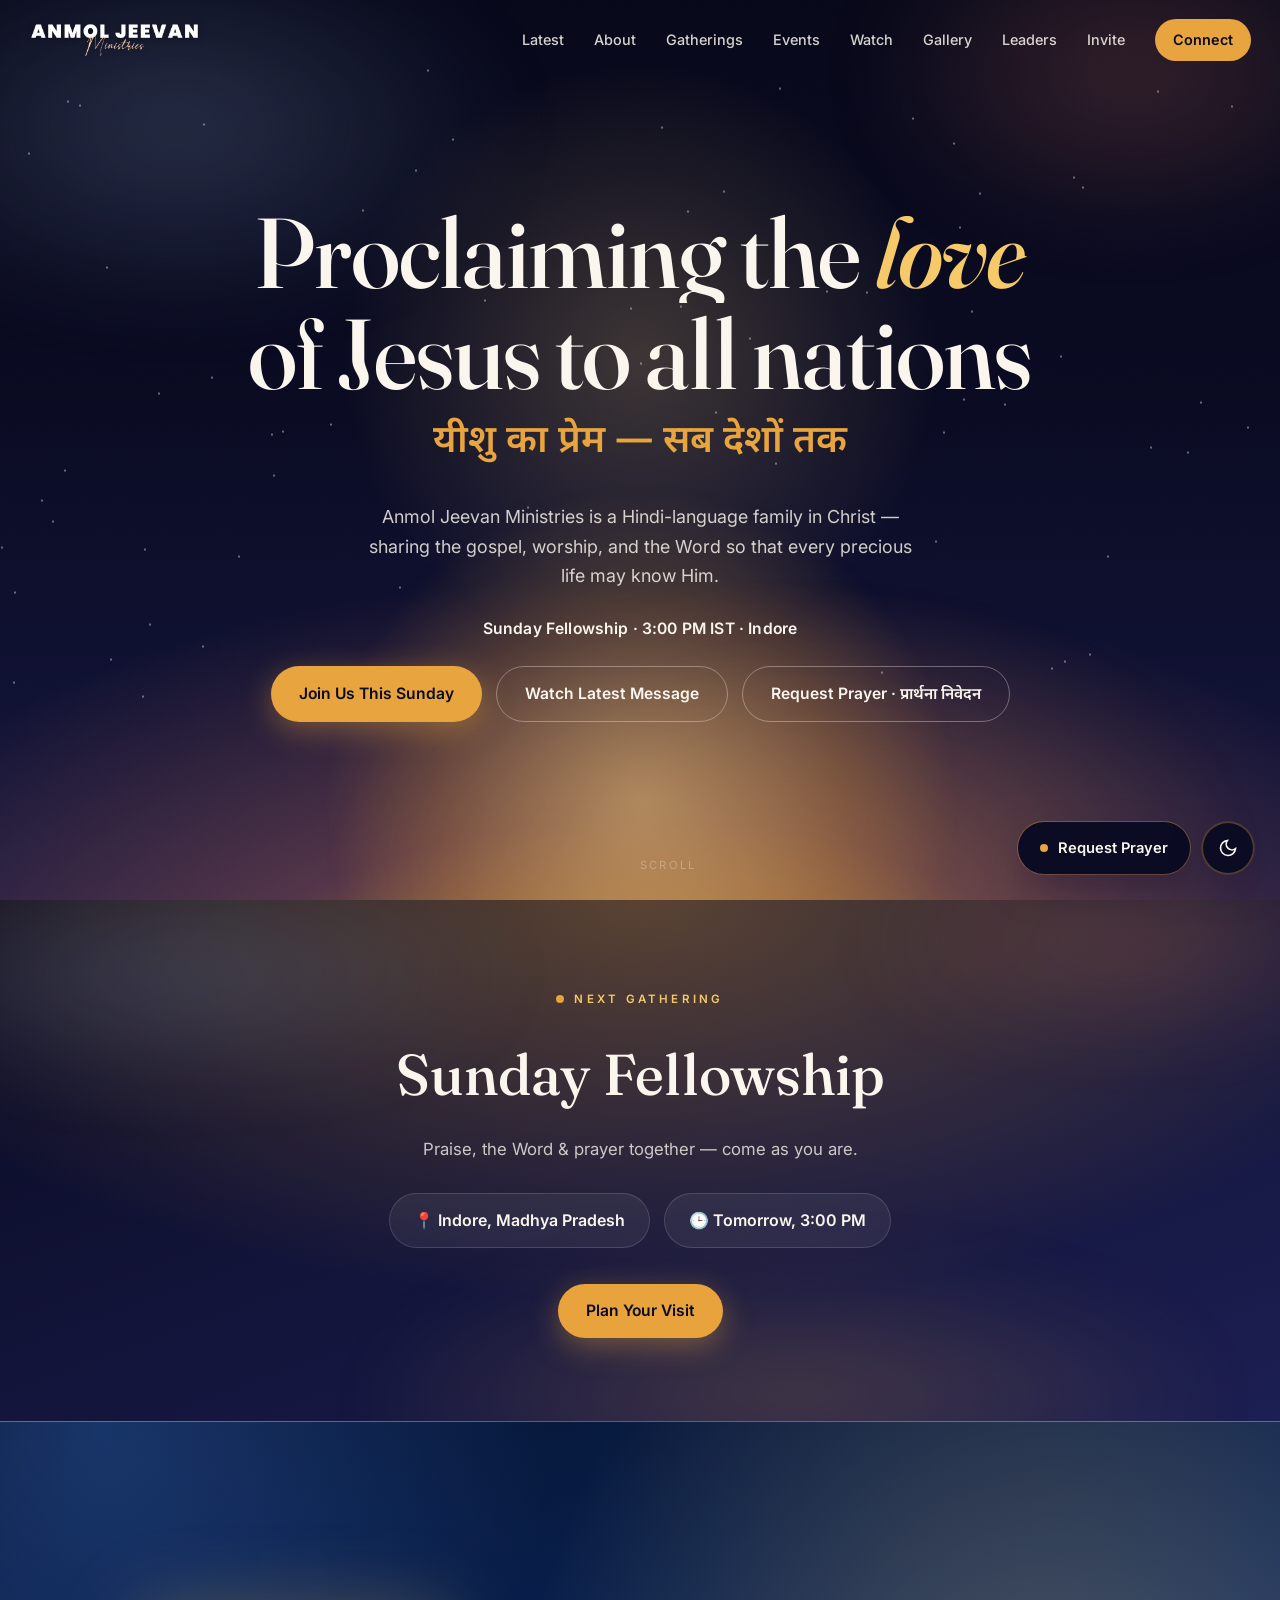
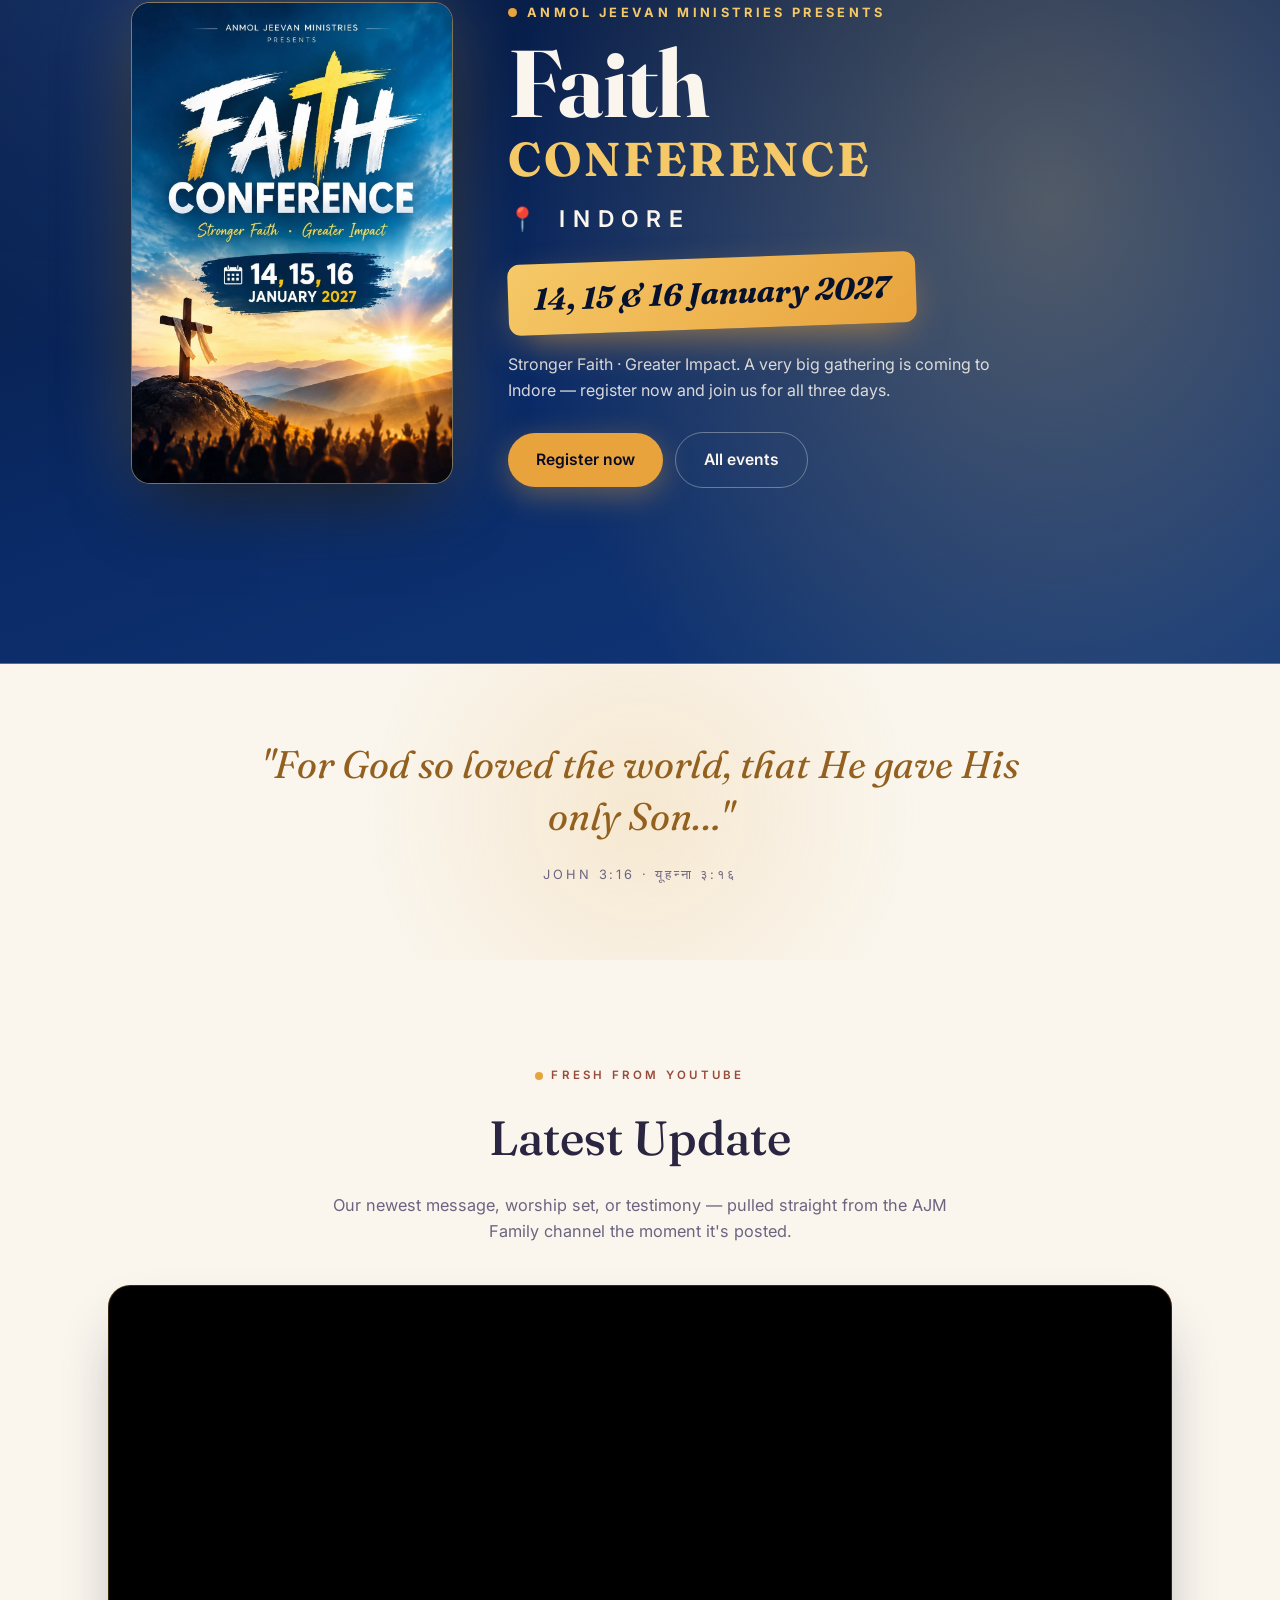
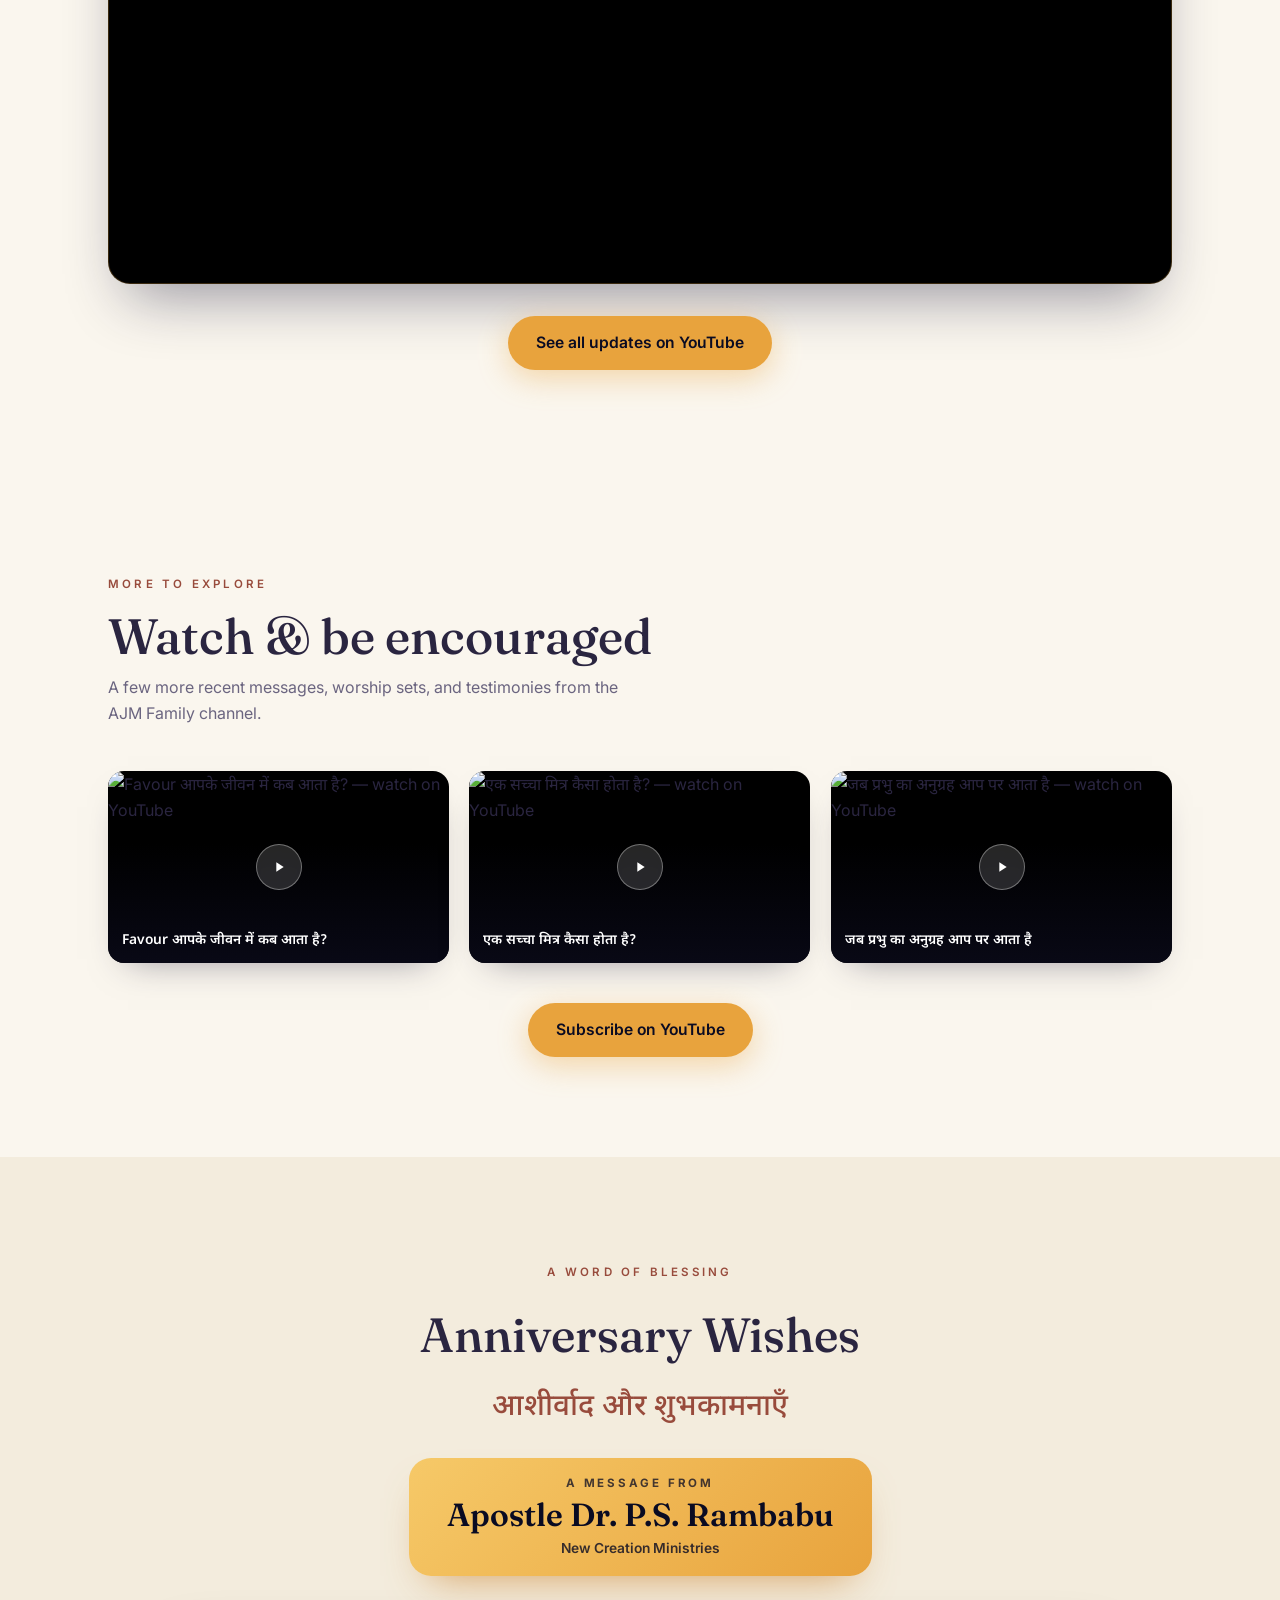
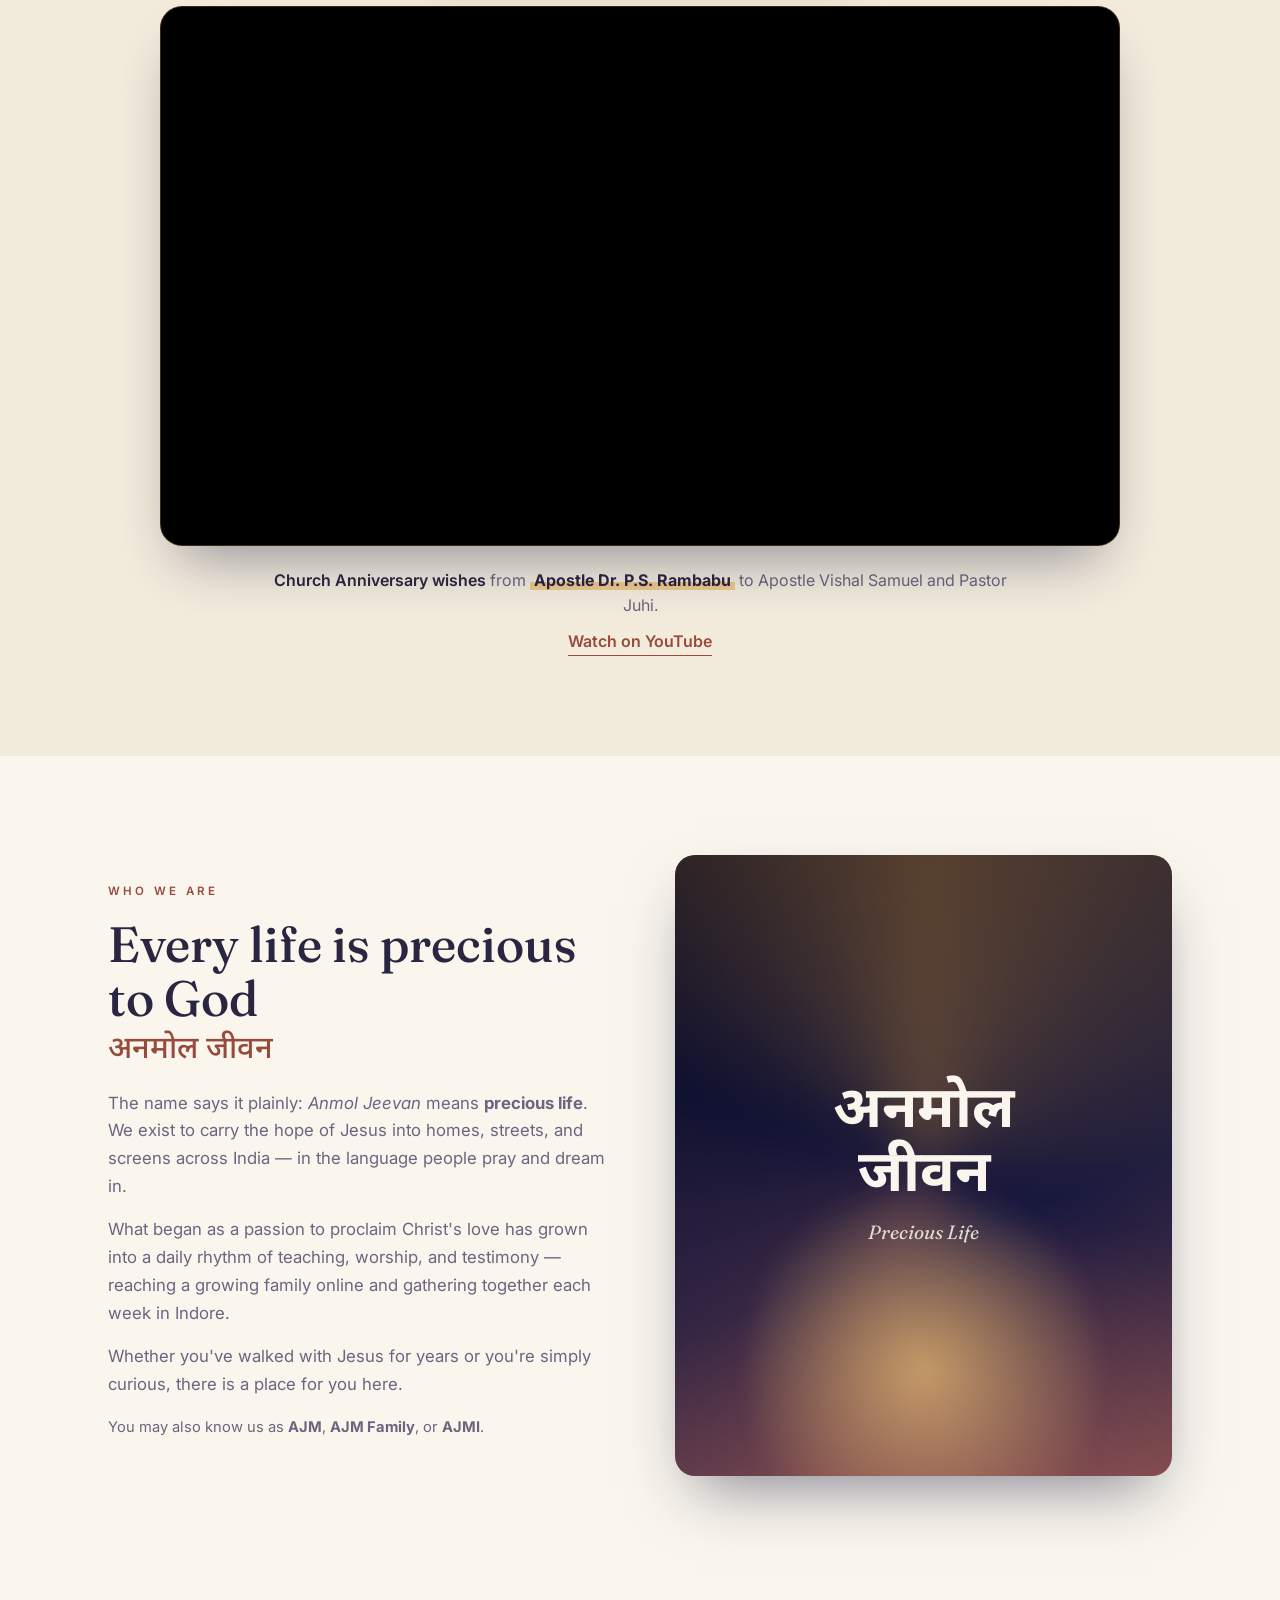
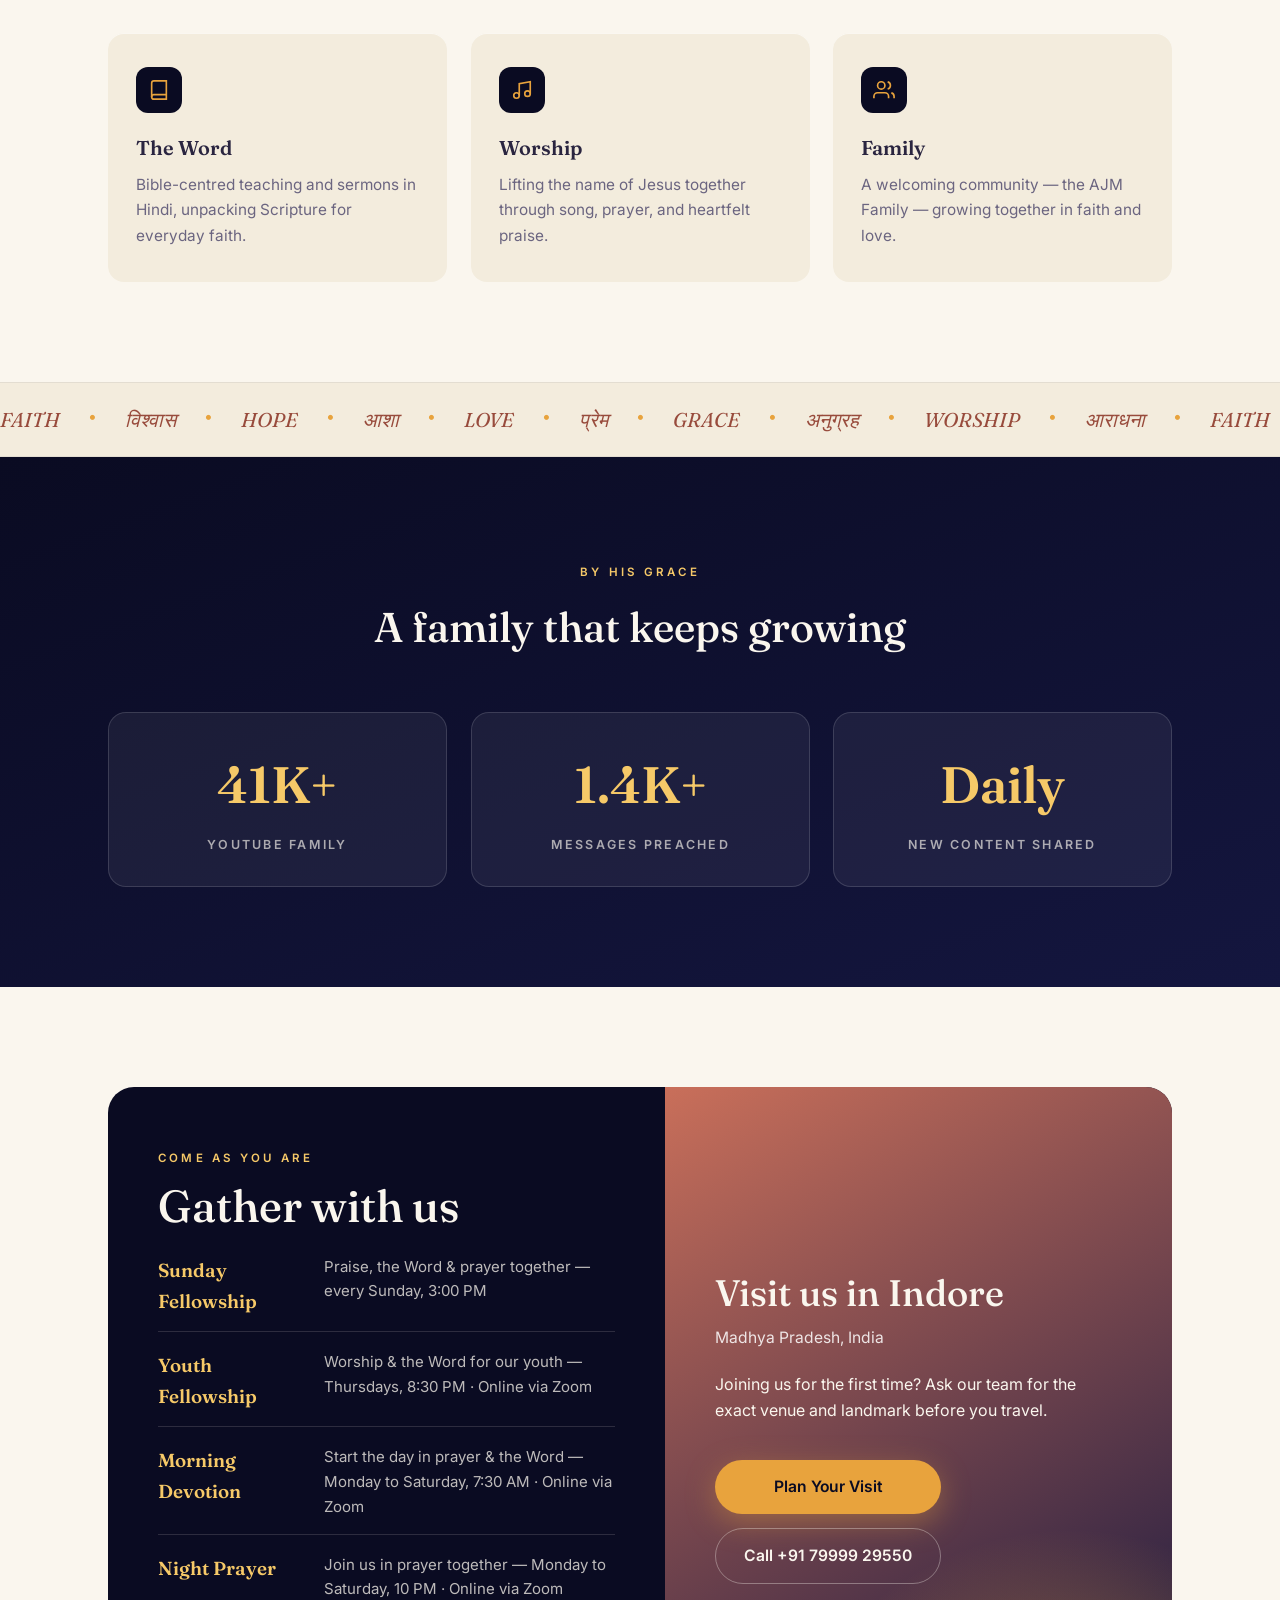
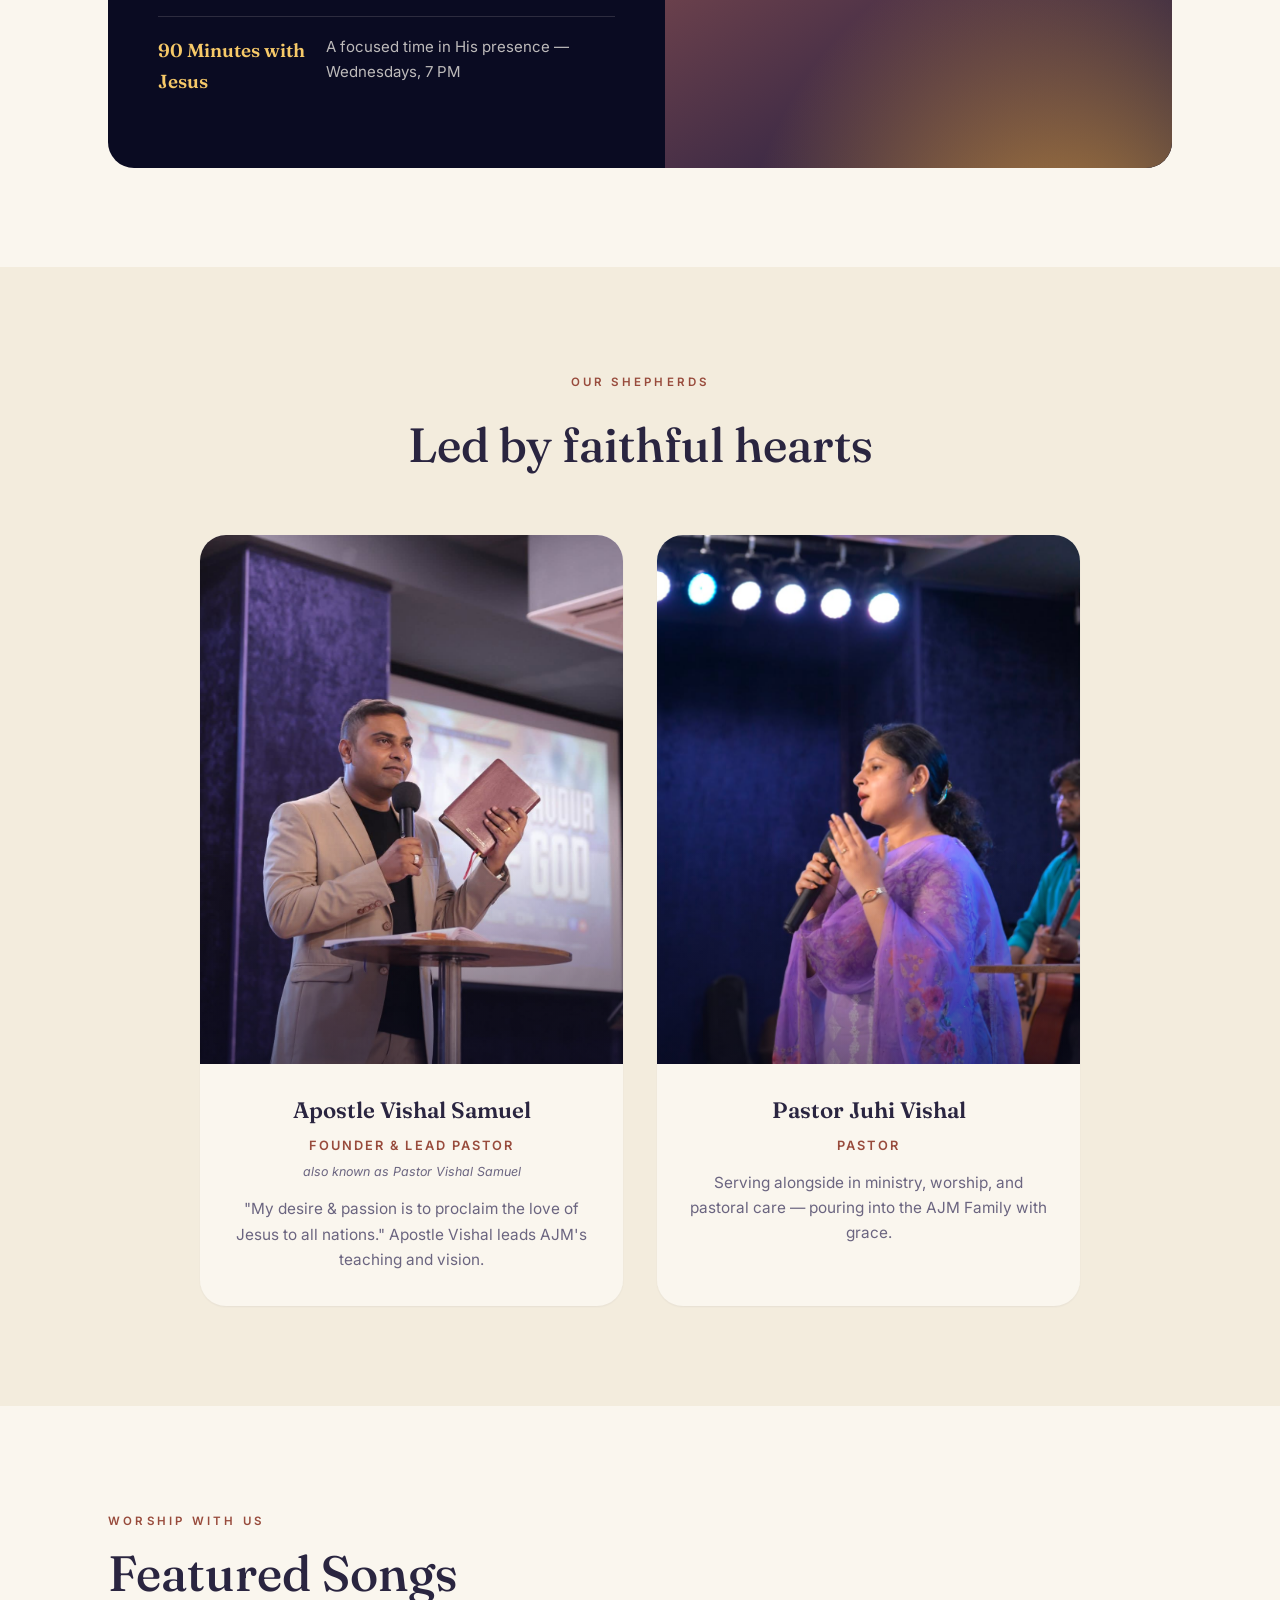
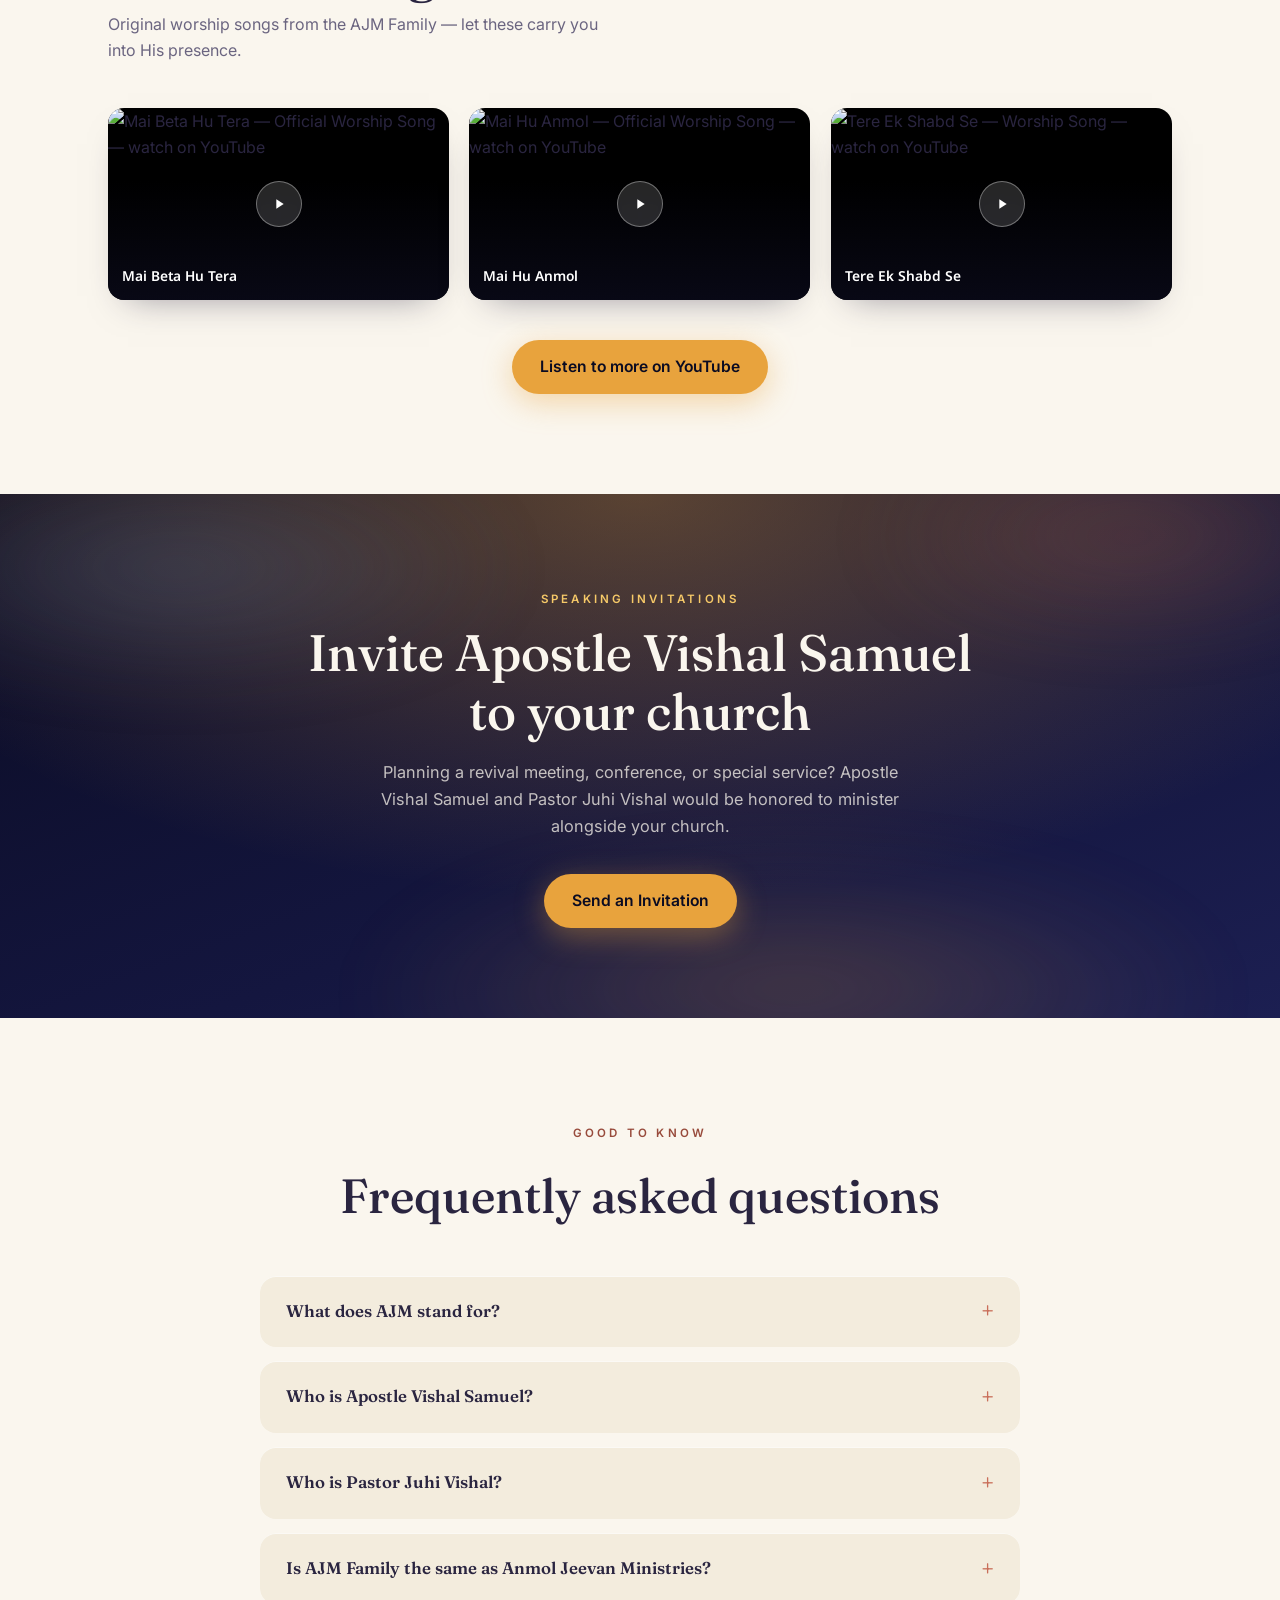
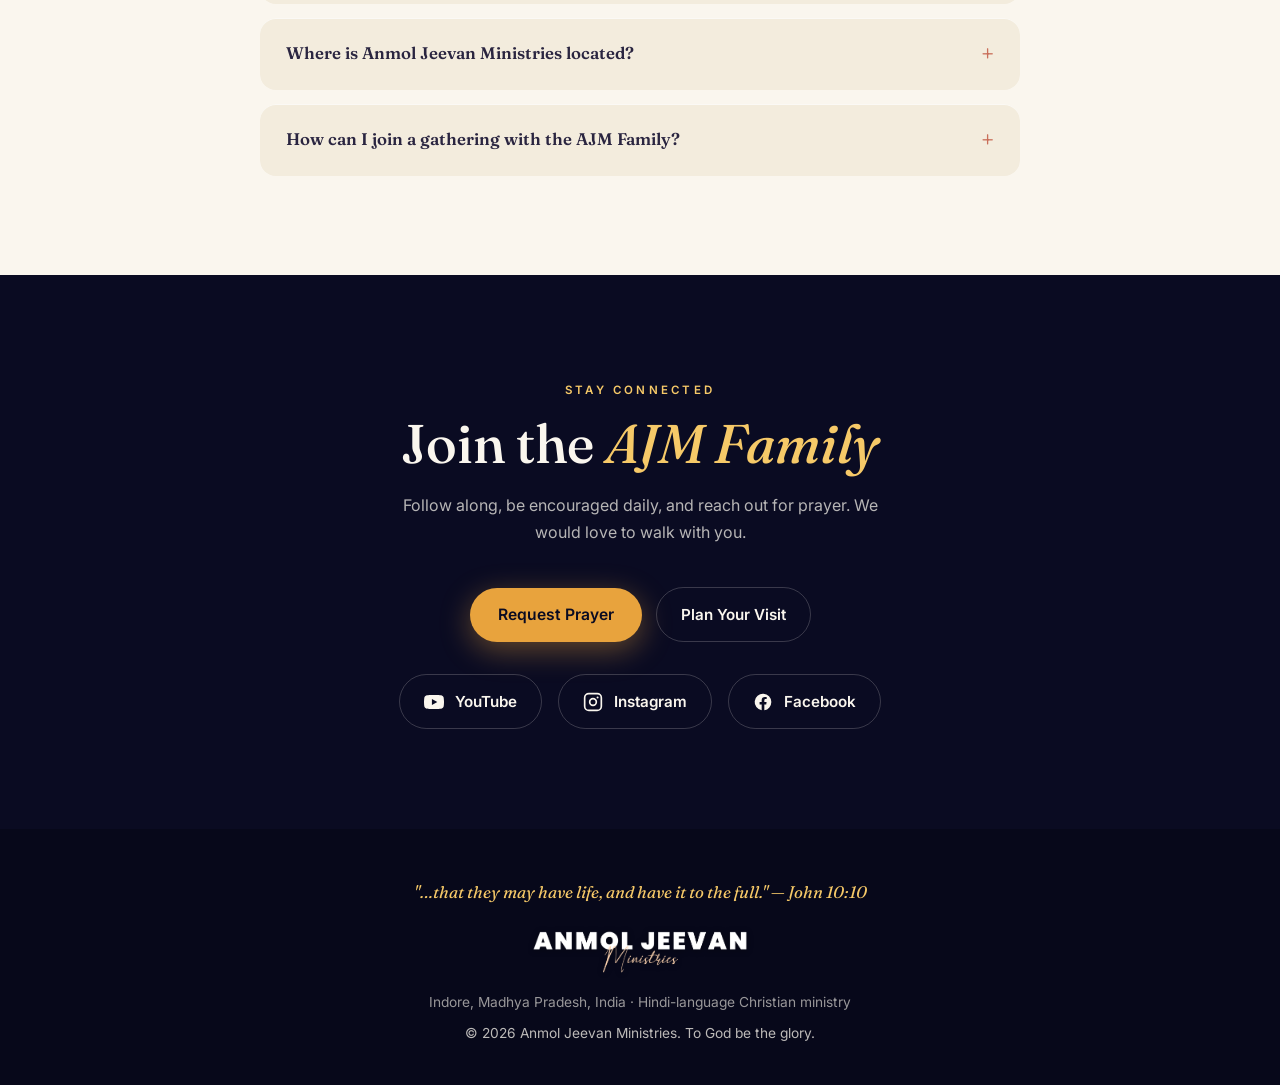
==== commit 458a967b: "Make Request Prayer and the call link proper buttons on the home page Replace the heavy underlined l" ====
--- a/index.html
+++ b/index.html
@@ -674,8 +674,8 @@
     <div class="hero-cta">
       <a href="events.html#visit" class="btn-lg btn-gold magnetic">Join Us This Sunday</a>
       <a href="#watch" class="btn-lg btn-ghost magnetic">Watch Latest Message</a>
-    </div>
-    <p class="hero-prayer"><a class="care-link" href="events.html#prayer">Request Prayer <span lang="hi">· प्रार्थना निवेदन</span></a></p>
+      <a href="events.html#prayer" class="btn-lg btn-ghost magnetic">Request Prayer&nbsp;<span lang="hi">· प्रार्थना निवेदन</span></a>
+    </div>
   </div>
   <div class="scroll-hint">Scroll</div>
 </header>
@@ -870,7 +870,7 @@
         <p class="visit-note">Joining us for the first time? Ask our team for the exact venue and landmark before you travel.</p>
         <div class="care-actions">
           <a href="events.html#visit" class="btn-lg btn-gold magnetic">Plan Your Visit</a>
-          <a href="tel:+917999929550" class="care-link">Call +91 79999 29550</a>
+          <a href="tel:+917999929550" class="btn-lg btn-ghost">Call +91 79999 29550</a>
         </div>
       </div>
     </div>
--- a/css/visitor-care.css
+++ b/css/visitor-care.css
@@ -3,13 +3,12 @@
 :root[data-theme="dark"]{--care-accent:#efb29e;--care-gold-text:var(--gold-soft)}
 #visit,#prayer,#book{scroll-margin-top:110px}
 .care-actions{display:flex;flex-wrap:wrap;gap:14px;align-items:center;margin-top:26px}
-.care-actions .btn-lg{min-height:48px;text-align:center}
-.care-link{text-decoration:underline;text-underline-offset:4px;font-weight:600}
-.care-link:hover{text-decoration-thickness:2px}
+.care-actions .btn-lg{min-height:48px;justify-content:center;text-align:center}
+.care-link{text-decoration:underline 1px color-mix(in srgb,currentColor 45%,transparent);text-underline-offset:6px;font-weight:500;transition:text-decoration-color .2s}
+.care-link:hover{text-decoration-color:currentColor}
 .care-actions a:focus-visible,.care-link:focus-visible,.prayer-form :focus-visible,.prayer-preview :focus-visible,.visit-contact a:focus-visible{outline:3px solid var(--on-surface);outline-offset:5px}
-.hero-prayer .care-link:focus-visible,.connect .care-actions a:focus-visible{outline-color:var(--cream)}
-.hero-prayer{margin-top:22px;color:var(--cream);font-size:.96rem}
-.hero-prayer a{display:inline-block;padding:8px 2px}
+.connect .care-actions a:focus-visible{outline-color:var(--cream)}
+.hero-cta a:focus-visible{outline:3px solid var(--cream);outline-offset:5px}
 .hero-service-meta{margin:-12px auto 24px;color:var(--cream);font-size:.98rem;font-weight:600;letter-spacing:.01em}
 .nav-mobile-primary,.nav-mobile-more{display:none}
 .booking-privacy{max-width:58ch;margin:0 auto;color:rgba(250,246,238,.75);font-size:.88rem;line-height:1.6;text-align:center}
@@ -17,7 +16,7 @@
 .ehero .btn-ghost:hover{background:rgba(250,246,238,.1)}
 .service .right h3{font-size:clamp(1.8rem,3vw,2.3rem);font-weight:500;line-height:1.2}
 .service .right .visit-note{color:var(--cream);max-width:38ch;margin-top:10px}
-.service .right .care-actions{align-items:flex-start;flex-direction:column}
+.service .right .care-actions{align-items:stretch;flex-direction:column;width:fit-content;max-width:100%}
 .visit-section{background:var(--surface-2)}
 .visit-layout{display:grid;grid-template-columns:1.1fr 1fr;gap:64px;align-items:start}
 .visit-section h2,.prayer-section h2{font-size:clamp(2rem,4.5vw,3rem);font-weight:500;line-height:1.15;margin-bottom:16px}
@@ -77,7 +76,6 @@
   .hero-service-meta{margin:0 auto 20px;font-size:.94rem}
   .hero-cta{flex-direction:column;align-items:stretch;max-width:330px;margin:0 auto}
   .hero-cta .btn-lg{justify-content:center;min-height:48px}
-  .hero-prayer{margin-top:12px}
   .scroll-hint{display:none}
   .ehero{min-height:auto;padding:104px 0 62px}
   .ehero-inner{padding:0 22px}
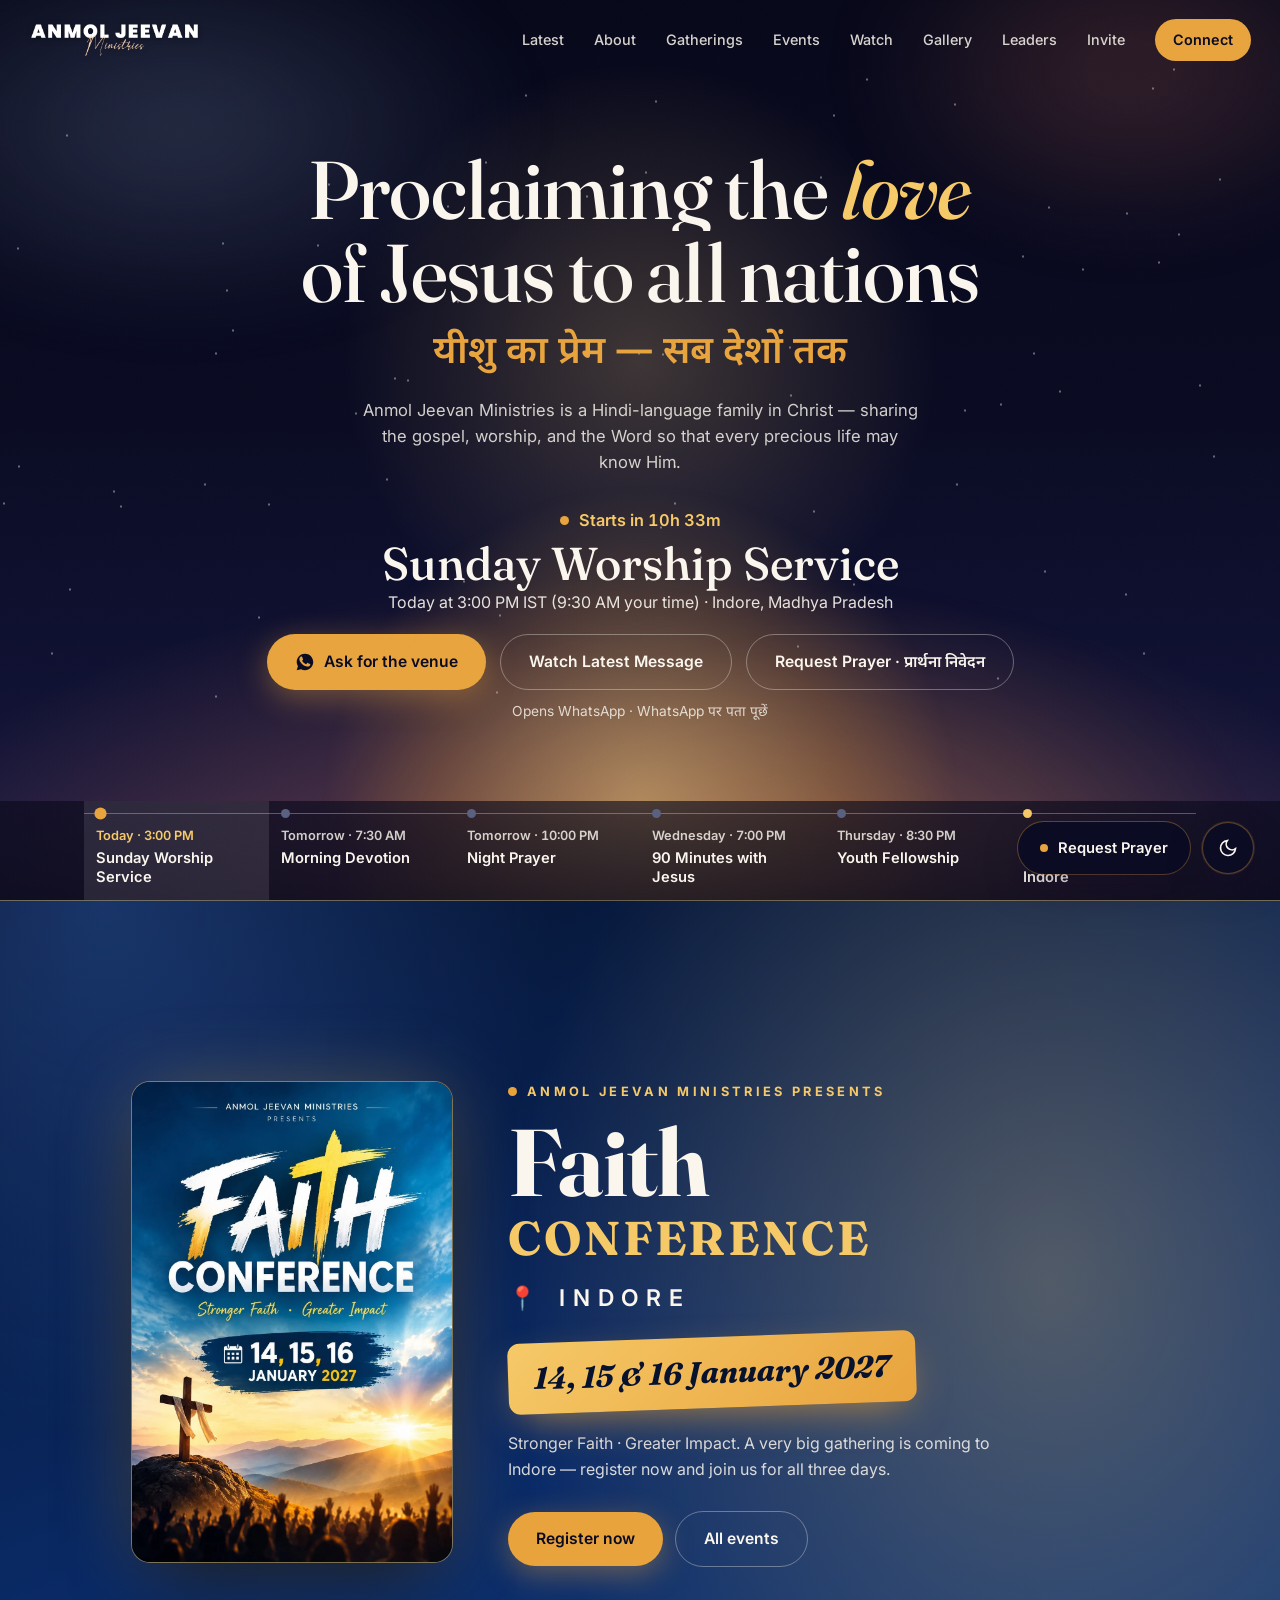
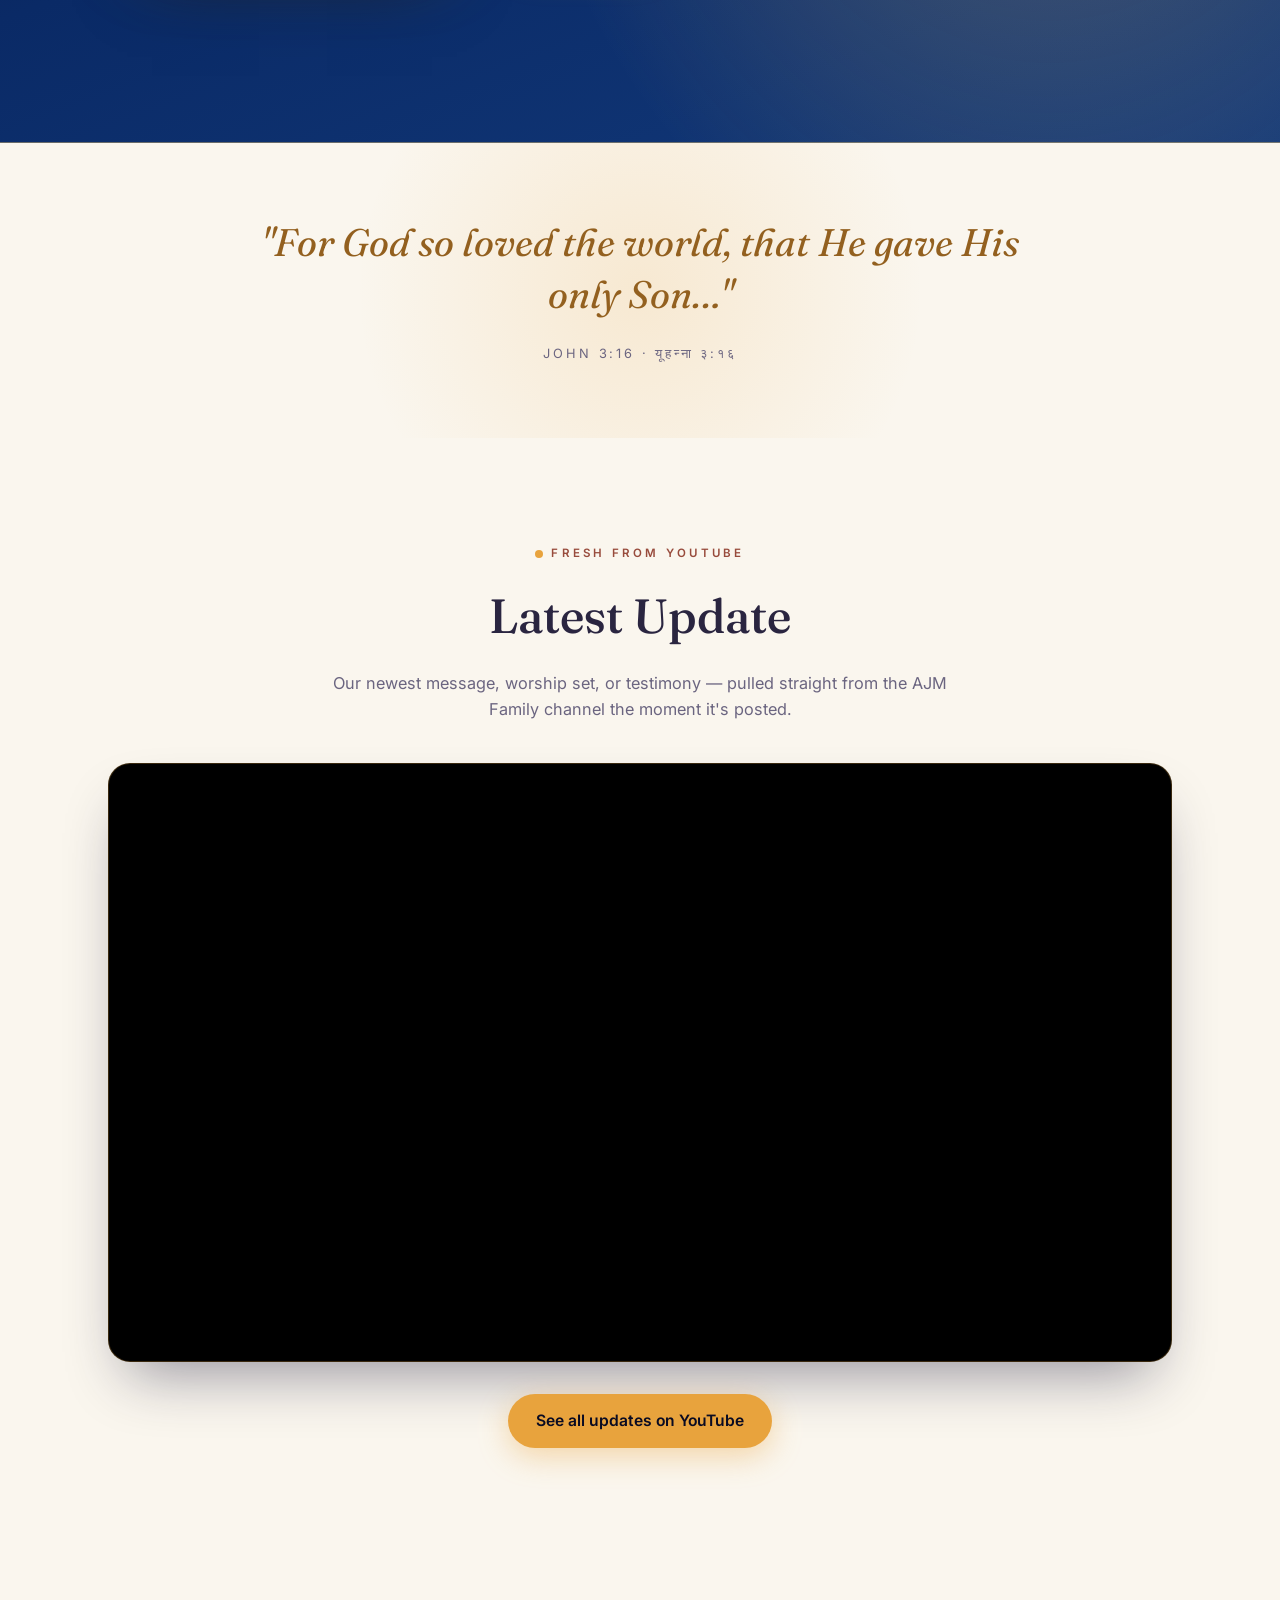
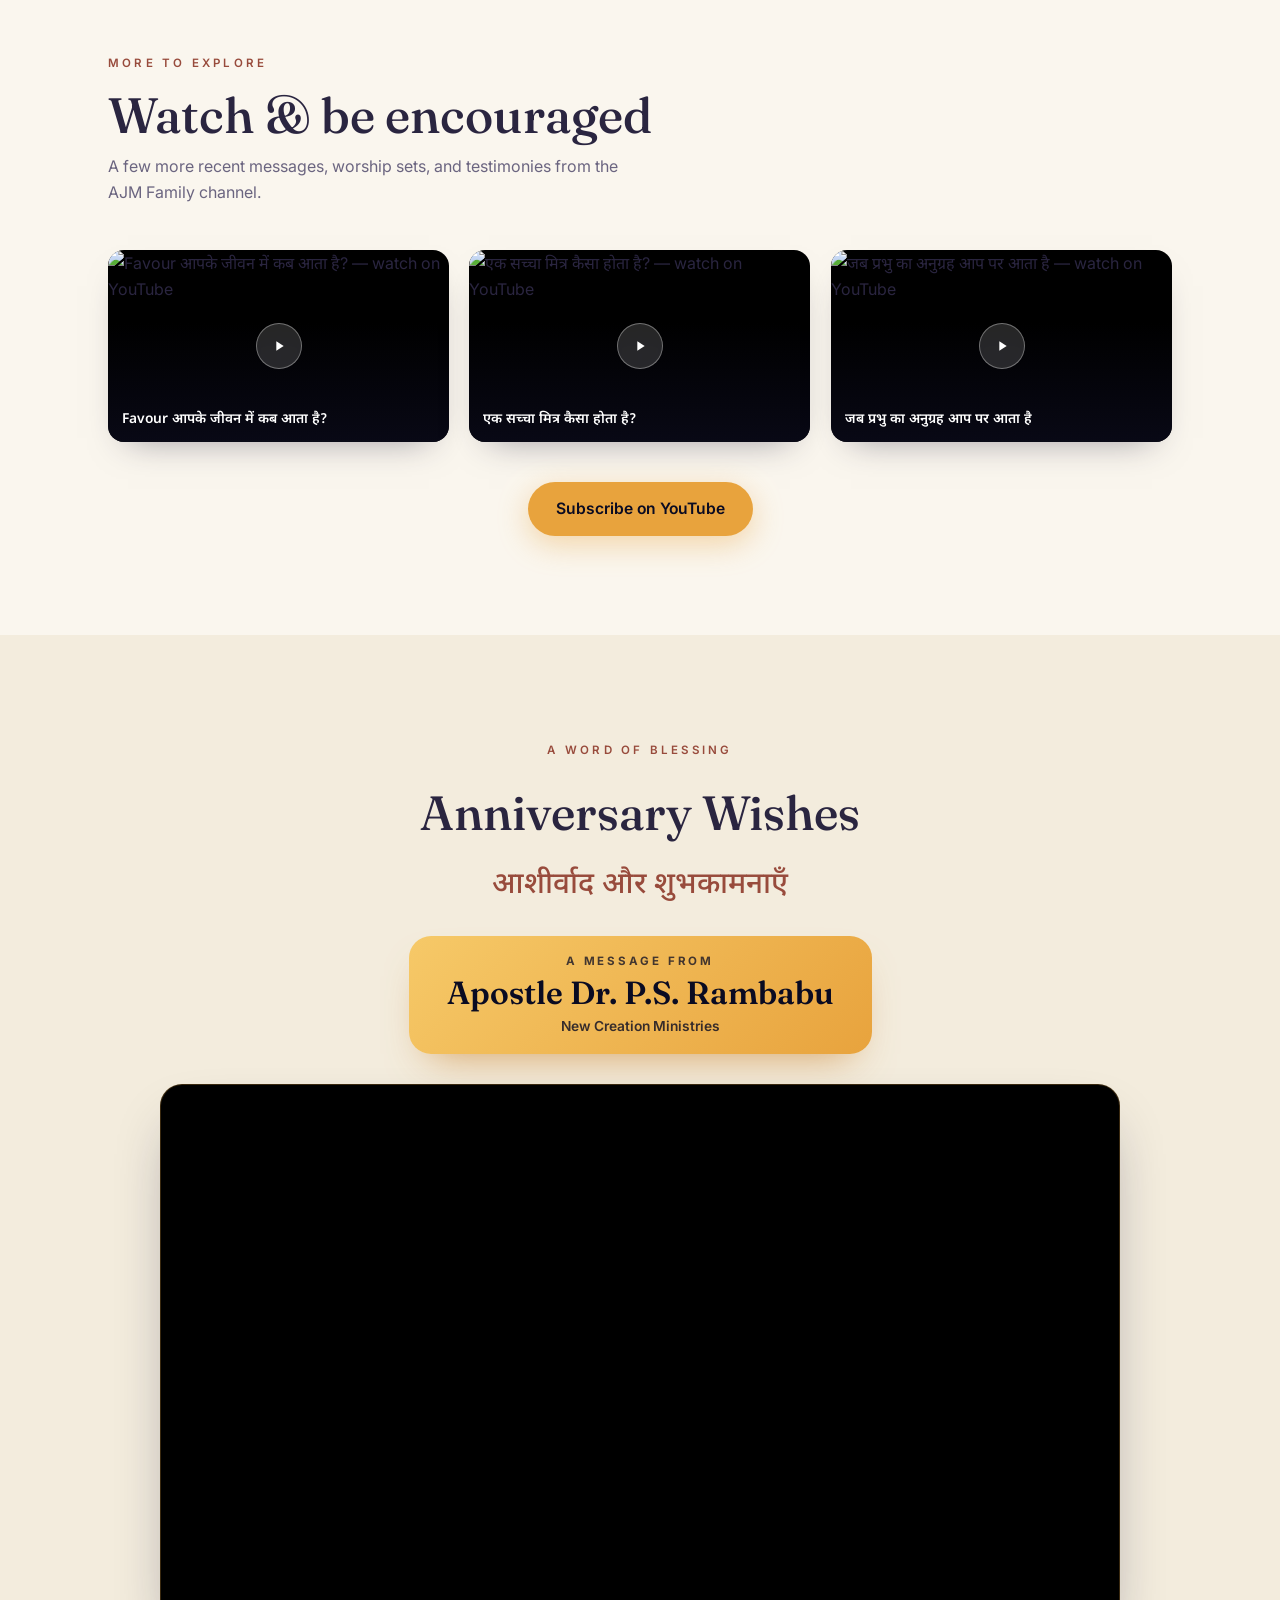
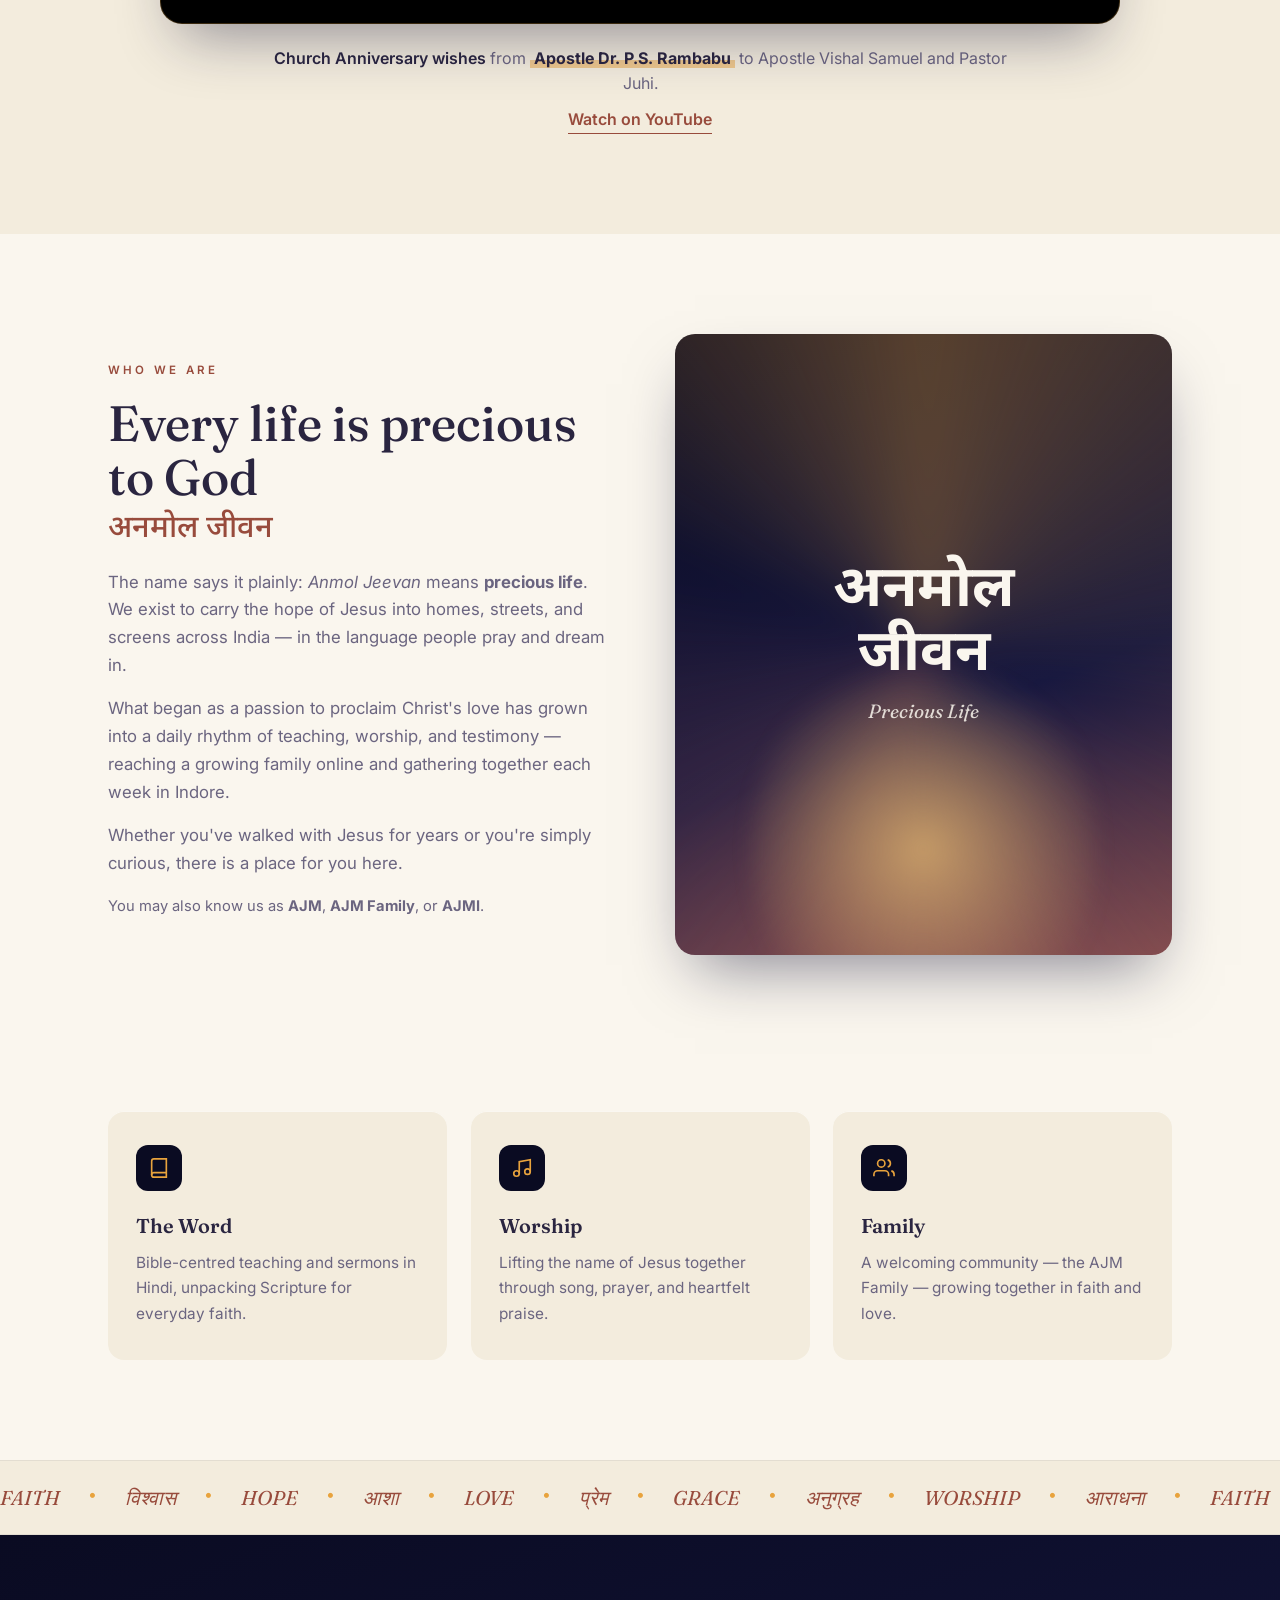
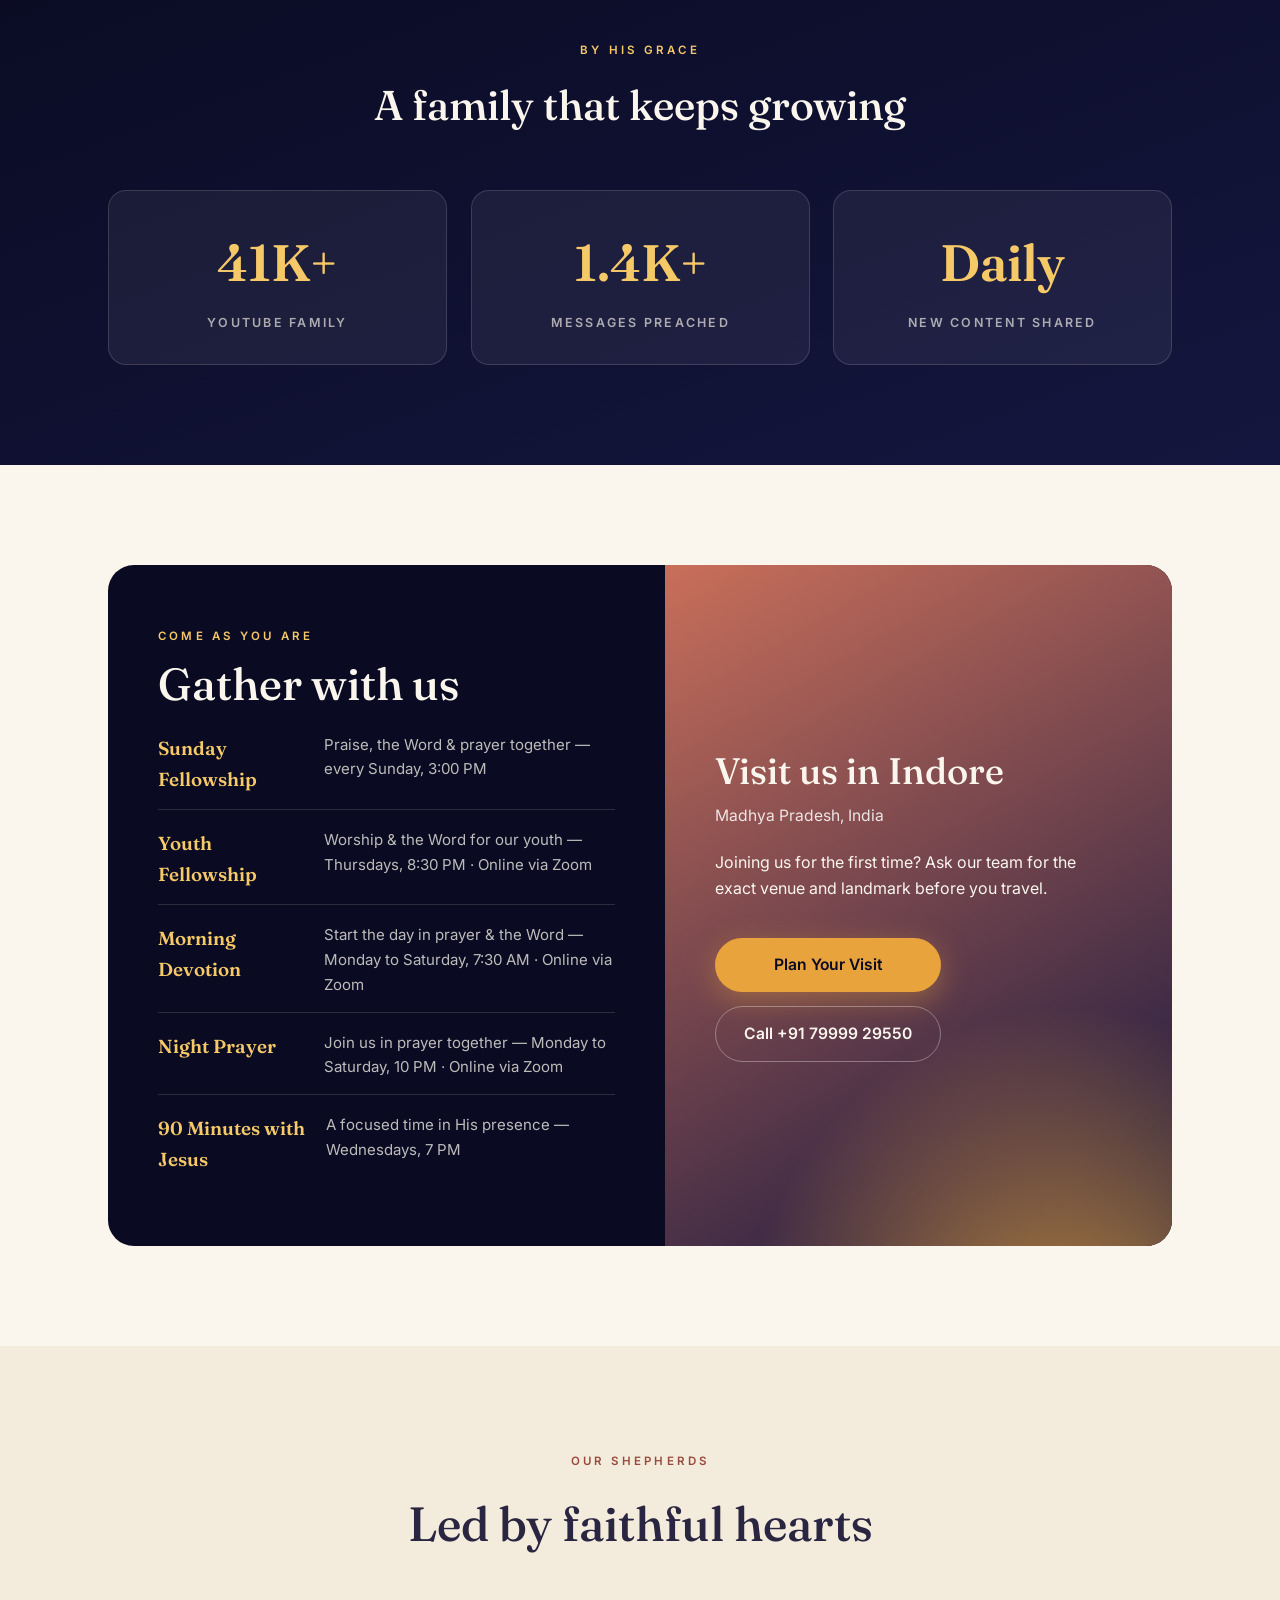
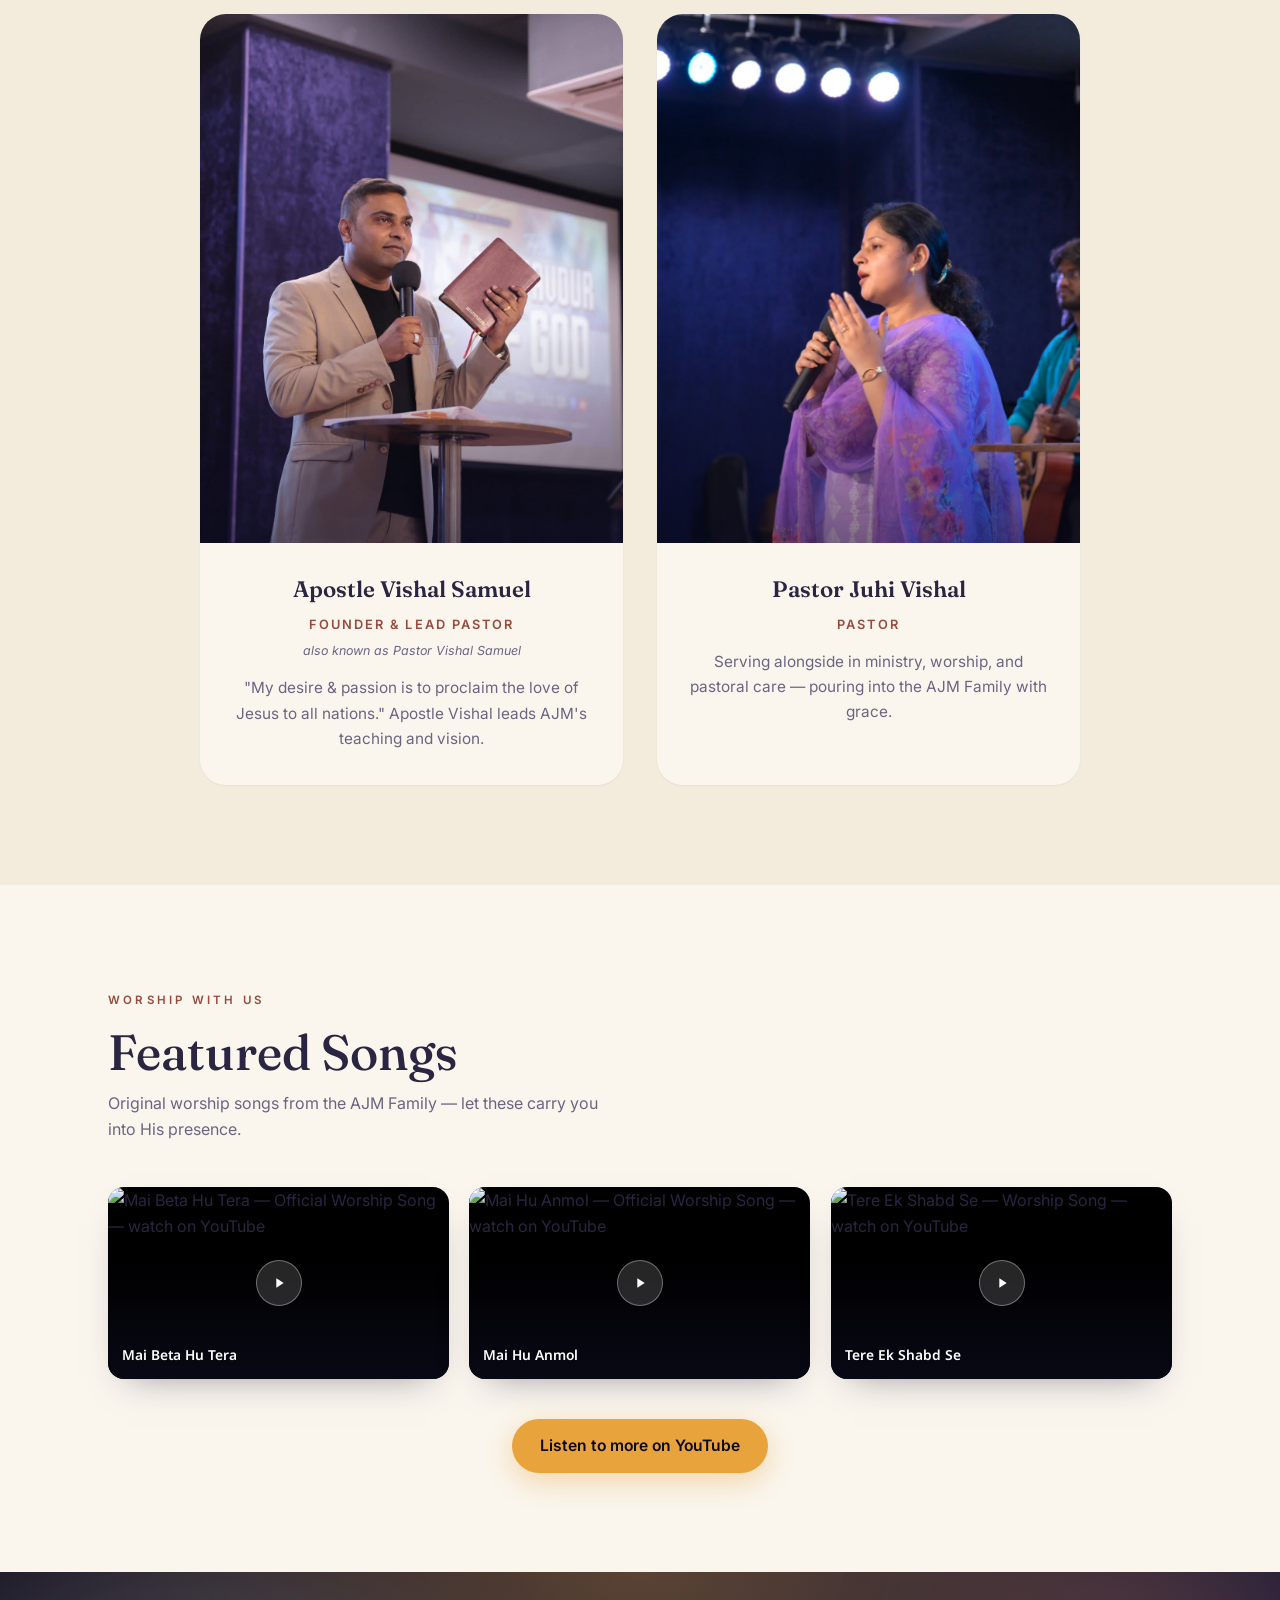
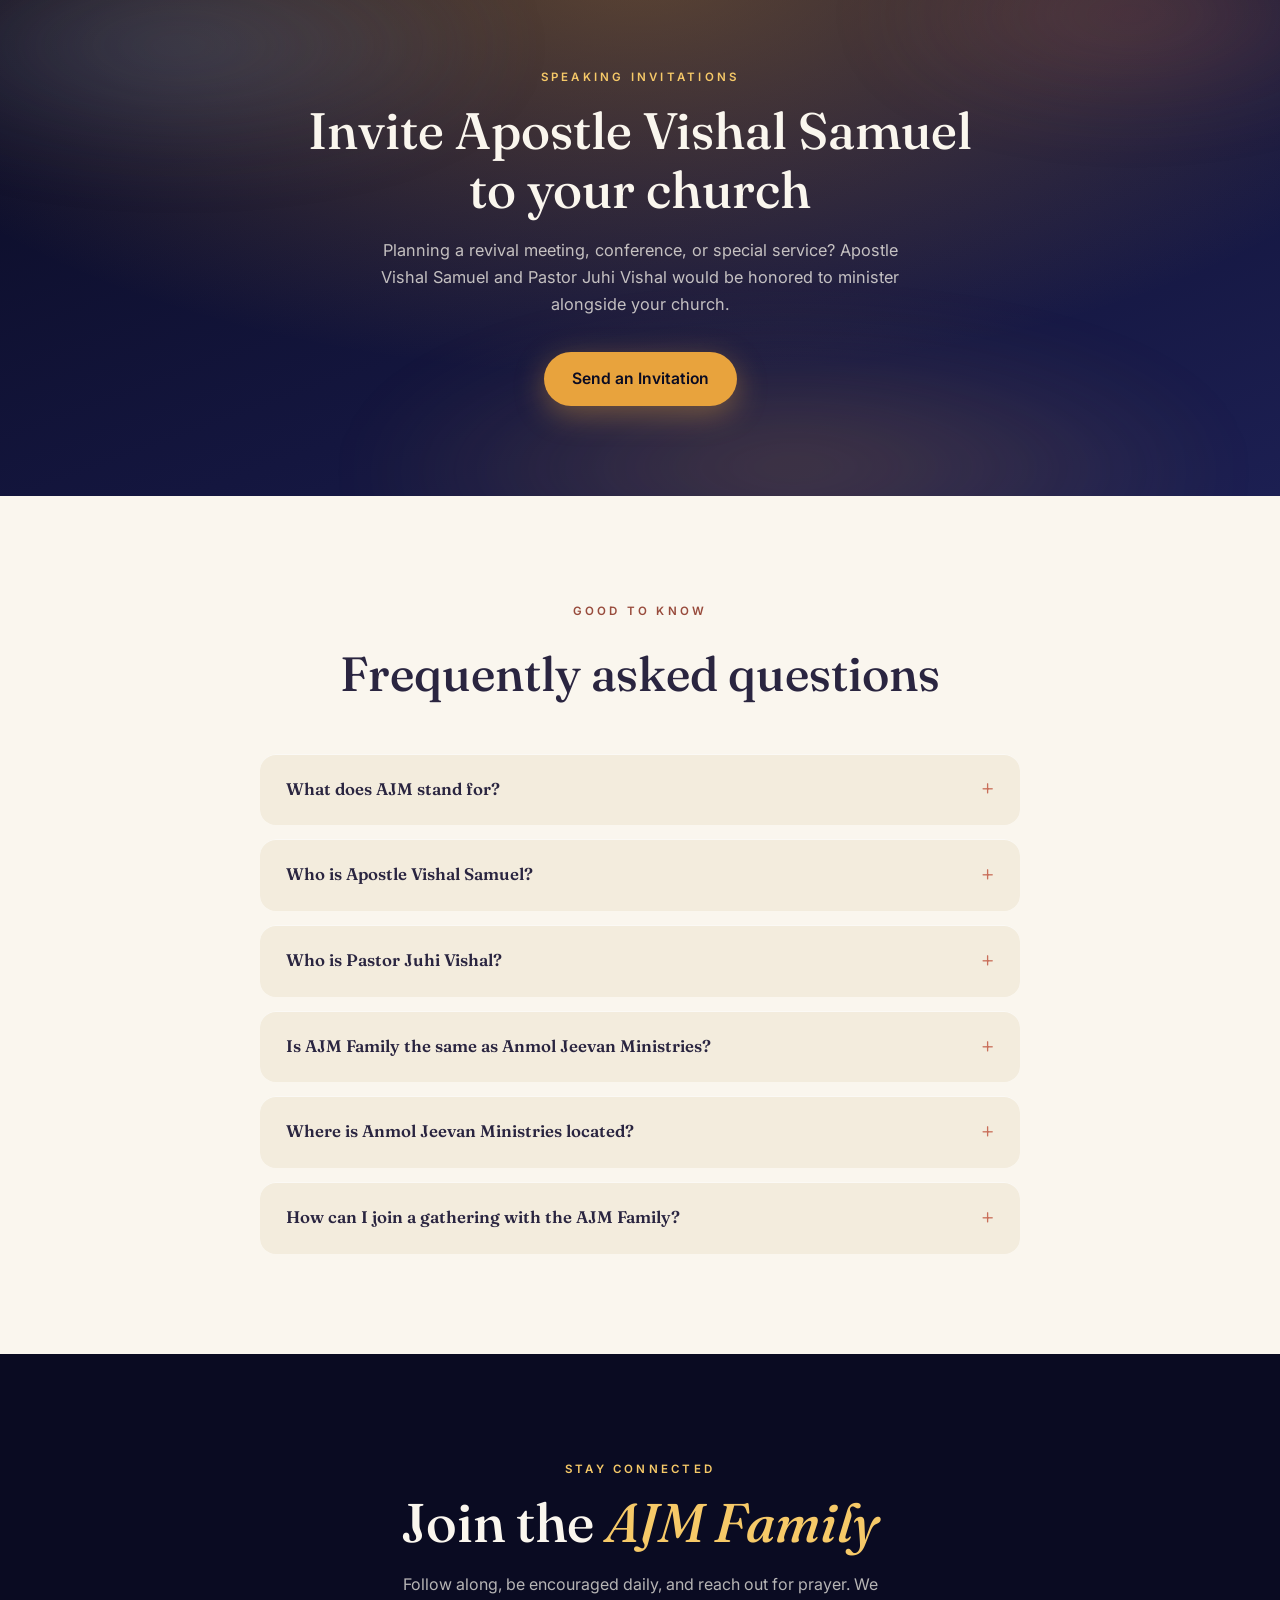
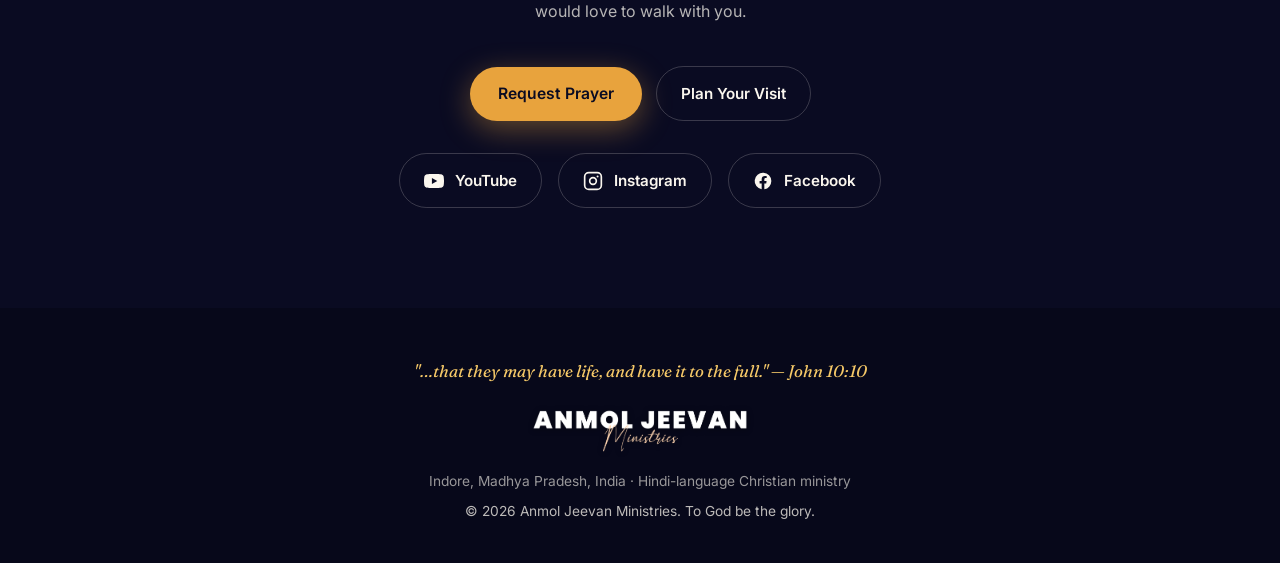
==== commit f607346e: "Add The Open Door home hero and The Prayer Room page The home hero now shows the next gathering live" ====
--- a/index.html
+++ b/index.html
@@ -328,9 +328,6 @@
   .btn-ghost:not(.jsmag):hover{transform:translateY(-3px) scale(1.02)}
   @keyframes rise{from{opacity:0;transform:translateY(28px)}to{opacity:1;transform:translateY(0)}}
   @keyframes lineUp{from{opacity:0;transform:translateY(115%)}to{opacity:1;transform:translateY(0)}}
-  .scroll-hint{position:absolute;bottom:26px;left:50%;z-index:3;font-size:.7rem;letter-spacing:.2em;text-transform:uppercase;color:rgba(250,246,238,.5);opacity:0;animation:hintIn 1s 1.3s var(--ease-out) forwards,bob 2.6s 2.3s var(--ease-smooth) infinite;will-change:transform}
-  @keyframes hintIn{from{opacity:0}to{opacity:.6}}
-  @keyframes bob{0%,100%{transform:translate(-50%,0)}50%{transform:translate(-50%,8px)}}
 
   /* ---- SECTIONS ---- */
   section{padding:100px 0}
@@ -510,20 +507,6 @@
   .invite-cta .sub{max-width:560px;margin:0 auto 34px;color:rgba(250,246,238,.75);font-size:1.02rem}
 
   /* next gathering */
-  .next-gathering{position:relative;overflow:hidden;text-align:center;color:var(--cream);
-    background:
-      radial-gradient(120% 140% at 50% 0%,rgba(232,163,61,.35) 0%,transparent 55%),
-      linear-gradient(160deg,var(--night) 0%,var(--night-2) 60%,var(--night-3) 100%);
-    padding:84px 0}
-  .next-gathering-inner{position:relative;z-index:2}
-  .next-gathering .kicker{display:inline-flex;align-items:center;gap:10px;font-size:.72rem;letter-spacing:.28em;
-    text-transform:uppercase;font-weight:600;color:var(--gold-soft);margin-bottom:18px}
-  .next-gathering .kicker .dot{width:8px;height:8px;border-radius:50%;background:var(--gold);animation:pulseDot 2s infinite}
-  .next-gathering h2{font-size:clamp(2.2rem,5.5vw,3.6rem);font-weight:500;margin-bottom:14px}
-  .next-gathering .sub{max-width:520px;margin:0 auto 30px;color:rgba(250,246,238,.78);font-size:1.05rem}
-  .ng-meta{display:flex;flex-wrap:wrap;gap:14px;justify-content:center;margin-bottom:36px}
-  .ng-chip{display:inline-flex;align-items:center;gap:9px;background:var(--glass);border:1px solid var(--glass-brd);
-    padding:13px 24px;border-radius:100px;font-weight:600;font-size:1rem;color:var(--cream)}
 
   /* faq */
   .faq{background:var(--surface)}
@@ -618,6 +601,7 @@
   .soc.fb:hover{background:#145cba;border-color:#145cba}
 </style>
 <link rel="stylesheet" href="css/visitor-care.css">
+<link rel="stylesheet" href="css/open-door.css">
 </head>
 <body>
 
@@ -644,7 +628,7 @@
     <div class="nav-mobile-primary">
       <a href="events.html#visit">Visit</a>
       <a href="events.html">Events</a>
-      <a href="events.html#prayer">Prayer</a>
+      <a href="prayer.html">Prayer</a>
       <a href="#watch">Watch</a>
       <a href="#about">About</a>
     </div>
@@ -667,32 +651,27 @@
   <div class="sun"></div>
   <div class="spot" id="spot"></div>
   <div class="hero-inner">
+    <div class="hero-copy">
     <h1><span class="ln"><span>Proclaiming the <em>love</em></span></span><span class="ln"><span>of Jesus to all nations</span></span></h1>
     <div class="hindi dev">यीशु का प्रेम — सब देशों तक</div>
     <p class="lead">Anmol Jeevan Ministries is a Hindi-language family in Christ — sharing the gospel, worship, and the Word so that every precious life may know Him.</p>
-    <p class="hero-service-meta">Sunday Fellowship · 3:00 PM IST · Indore</p>
-    <div class="hero-cta">
-      <a href="events.html#visit" class="btn-lg btn-gold magnetic">Join Us This Sunday</a>
-      <a href="#watch" class="btn-lg btn-ghost magnetic">Watch Latest Message</a>
-      <a href="events.html#prayer" class="btn-lg btn-ghost magnetic">Request Prayer&nbsp;<span lang="hi">· प्रार्थना निवेदन</span></a>
-    </div>
-  </div>
-  <div class="scroll-hint">Scroll</div>
+    <div class="door" id="door">
+      <p class="door-when" id="doorWhen" role="timer"><i></i><span>Every Sunday</span></p>
+      <div aria-live="polite">
+        <h2 class="door-name" id="doorName">Sunday Worship Service</h2>
+        <p class="door-detail" id="doorDetail">3:00 PM IST · Indore, Madhya Pradesh</p>
+      </div>
+      <div class="hero-cta">
+        <a id="doorCta" href="events.html#visit" class="btn-lg btn-gold magnetic"><svg viewBox="0 0 24 24" fill="currentColor" aria-hidden="true"><path d="M12.04 2a9.9 9.9 0 0 0-8.5 15l-1.5 5 5.2-1.4A9.9 9.9 0 1 0 12.04 2Zm5.8 14.1c-.25.7-1.43 1.33-1.98 1.38-.5.05-1.14.23-3.84-.82-3.24-1.28-5.3-4.6-5.46-4.81-.16-.21-1.3-1.73-1.3-3.3s.82-2.34 1.11-2.66c.3-.32.64-.4.86-.4l.62.01c.2.01.47-.08.73.56.27.65.92 2.25 1 2.42.08.16.14.35.03.56-.11.21-.16.34-.32.53l-.48.56c-.16.16-.33.33-.14.65.19.32.83 1.37 1.78 2.22 1.22 1.09 2.25 1.43 2.57 1.59.32.16.51.13.7-.08.19-.21.8-.94 1.02-1.26.21-.32.43-.27.72-.16.3.1 1.87.88 2.19 1.04.32.16.53.24.61.37.08.14.08.77-.17 1.47Z"/></svg><span id="doorCtaText">Plan Your Visit</span></a>
+        <a href="#watch" class="btn-lg btn-ghost magnetic">Watch&nbsp;<span>Latest&nbsp;</span>Message</a>
+        <a href="prayer.html" class="btn-lg btn-ghost magnetic">Request Prayer<span lang="hi">&nbsp;· प्रार्थना निवेदन</span></a>
+      </div>
+      <p class="door-note" id="doorNote"></p>
+    </div>
+    </div>
+    <ol class="door-rail" id="doorRail" aria-label="Gatherings coming up" hidden></ol>
+  </div>
 </header>
-
-<section class="next-gathering reveal">
-  <div class="aurora"></div>
-  <div class="wrap next-gathering-inner">
-    <span class="kicker"><span class="dot"></span>Next Gathering</span>
-    <h2 id="ngName">Sunday Fellowship</h2>
-    <p class="sub" id="ngDesc">Praise, the Word &amp; prayer together &mdash; come as you are.</p>
-    <div class="ng-meta">
-      <span class="ng-chip">📍 Indore, Madhya Pradesh</span>
-      <span class="ng-chip" id="ngTime">🕒 Every Sunday, 3:00 PM</span>
-    </div>
-    <a href="events.html#visit" class="btn-lg btn-gold magnetic">Plan Your Visit</a>
-  </div>
-</section>
 
 <section class="fc-banner reveal in" id="faith-conference" aria-label="Faith Conference, Indore — 14, 15 and 16 January 2027" data-until="2027-01-16">
   <div class="wrap fc-inner">
@@ -983,7 +962,7 @@
     <h2>Join the <em>AJM Family</em></h2>
     <p class="sub">Follow along, be encouraged daily, and reach out for prayer. We would love to walk with you.</p>
     <div class="care-actions">
-      <a href="events.html#prayer" class="btn-lg btn-gold">Request Prayer</a>
+      <a href="prayer.html" class="btn-lg btn-gold">Request Prayer</a>
       <a href="events.html#visit" class="soc">Plan Your Visit</a>
     </div>
     <div class="socials">
@@ -1015,7 +994,7 @@
 </footer>
 
 <div class="float-stack">
-  <a class="float-cta" id="floatCta" href="events.html#prayer" aria-label="Request Prayer">
+  <a class="float-cta" id="floatCta" href="prayer.html" aria-label="Request Prayer">
     <span class="pulse-dot"></span> Request Prayer
   </a>
   <button class="theme-fab" id="themeToggle" aria-label="Toggle dark theme">
@@ -1034,38 +1013,6 @@
   const reduced=matchMedia('(prefers-reduced-motion:reduce)').matches;
   const fine=matchMedia('(hover:hover) and (pointer:fine)').matches;
 
-  // "Next Gathering" section — auto-picks whichever recurring gathering
-  // (Sunday Fellowship or 90 Minutes with Jesus) comes up soonest
-  (function(){
-    const ngName=document.getElementById('ngName'), ngDesc=document.getElementById('ngDesc'), ngTime=document.getElementById('ngTime');
-    if(!ngName||!ngDesc||!ngTime)return;
-    const dayKey=d=>d.getFullYear()+'-'+String(d.getMonth()+1).padStart(2,'0')+'-'+String(d.getDate()).padStart(2,'0');
-    function nextOccurrence(day,hour,minute,skip){
-      const now=new Date();
-      const d=new Date(now);
-      d.setHours(hour,minute,0,0);
-      let diff=(day-now.getDay()+7)%7;
-      if(diff===0&&d<=now)diff=7;
-      d.setDate(now.getDate()+diff);
-      while((skip||[]).includes(dayKey(d)))d.setDate(d.getDate()+7); // weeks it doesn't meet
-      return d;
-    }
-    const gatherings=[
-      {name:'Sunday Fellowship',day:0,hour:15,minute:0,desc:"Praise, the Word & prayer together — come as you are."},
-      // paused on these Wednesdays (announcement from the AJM Media Team)
-      {name:'90 Minutes with Jesus',day:3,hour:19,minute:0,desc:'A focused time in His presence — worship, the Word & prayer.',skip:["2026-09-30", "2026-10-07", "2026-10-14"]}
-    ].map(g=>({...g,next:nextOccurrence(g.day,g.hour,g.minute,g.skip)}));
-    gatherings.sort((a,b)=>a.next-b.next);
-    const upcoming=gatherings[0];
-    const isToday=upcoming.next.toDateString()===new Date().toDateString();
-    const tomorrow=new Date();tomorrow.setDate(tomorrow.getDate()+1);
-    const isTomorrow=upcoming.next.toDateString()===tomorrow.toDateString();
-    const dayLabel=isToday?'Today':isTomorrow?'Tomorrow':'This '+upcoming.next.toLocaleDateString('en-US',{weekday:'long'});
-    const timeLabel=upcoming.next.toLocaleTimeString('en-US',{hour:'numeric',minute:'2-digit'});
-    ngName.textContent=upcoming.name;
-    ngDesc.textContent=upcoming.desc;
-    ngTime.textContent='🕒 '+dayLabel+', '+timeLabel;
-  })();
 
   const nav=document.getElementById('nav');
   const heroInner=document.querySelector('.hero-inner');
@@ -1205,5 +1152,6 @@
 
   document.getElementById('yr').textContent=new Date().getFullYear();
 </script>
+<script src="js/open-door.js"></script>
 </body>
 </html>
--- a/css/visitor-care.css
+++ b/css/visitor-care.css
@@ -6,10 +6,9 @@
 .care-actions .btn-lg{min-height:48px;justify-content:center;text-align:center}
 .care-link{text-decoration:underline 1px color-mix(in srgb,currentColor 45%,transparent);text-underline-offset:6px;font-weight:500;transition:text-decoration-color .2s}
 .care-link:hover{text-decoration-color:currentColor}
-.care-actions a:focus-visible,.care-link:focus-visible,.prayer-form :focus-visible,.prayer-preview :focus-visible,.visit-contact a:focus-visible{outline:3px solid var(--on-surface);outline-offset:5px}
+.care-actions a:focus-visible,.care-link:focus-visible,.visit-contact a:focus-visible{outline:3px solid var(--on-surface);outline-offset:5px}
 .connect .care-actions a:focus-visible{outline-color:var(--cream)}
 .hero-cta a:focus-visible{outline:3px solid var(--cream);outline-offset:5px}
-.hero-service-meta{margin:-12px auto 24px;color:var(--cream);font-size:.98rem;font-weight:600;letter-spacing:.01em}
 .nav-mobile-primary,.nav-mobile-more{display:none}
 .booking-privacy{max-width:58ch;margin:0 auto;color:rgba(250,246,238,.75);font-size:.88rem;line-height:1.6;text-align:center}
 .ehero .btn-ghost{border:1px solid rgba(250,246,238,.35);color:var(--cream)}
@@ -31,26 +30,8 @@
 .visit-contact address{font-style:normal;line-height:1.7;margin-bottom:14px}
 .visit-phone{display:inline-flex;align-items:center;min-height:48px;margin-top:16px;font-weight:600;text-decoration:underline;text-underline-offset:4px}
 .prayer-section{background:var(--surface)}
-.prayer-layout{display:grid;grid-template-columns:.9fr 1.1fr;gap:64px;align-items:start}
-.prayer-intro p{color:var(--on-surface-muted);max-width:48ch;margin-top:18px}
-.prayer-form{display:flex;flex-direction:column;gap:24px}
-.prayer-form label:not(.prayer-callback){display:flex;flex-direction:column;gap:9px;font-weight:600}
-.prayer-form .optional{font-size:.86rem;font-weight:400;color:var(--on-surface-muted)}
-.prayer-form input:not([type=checkbox]),.prayer-form textarea{width:100%;min-width:0;padding:14px 16px;border:1px solid var(--hairline-2);border-radius:12px;background:var(--surface-2);color:var(--on-surface);font:inherit;caret-color:var(--on-surface)}
-.prayer-form textarea{min-height:160px;resize:vertical}
-.prayer-form input::placeholder,.prayer-form textarea::placeholder{color:var(--on-surface-muted);opacity:1}
-.prayer-callback{display:flex;align-items:flex-start;gap:12px;cursor:pointer;padding:8px 0}
-.prayer-callback input{width:20px;height:20px;flex:none;margin-top:3px;accent-color:var(--gold-deep)}
-.prayer-form .prayer-help{font-size:.9rem;font-weight:400;color:var(--on-surface-muted);line-height:1.6}
-.prayer-form .prayer-error{font-size:.9rem;color:#a82727;font-weight:600}
-:root[data-theme="dark"] .prayer-form .prayer-error{color:#ffb0b0}
-.prayer-form button{align-self:flex-start}
-.prayer-preview{padding:28px;background:var(--surface-2);border-radius:16px}
-.prayer-preview h3{font-size:1.7rem;font-weight:500;line-height:1.2;margin-bottom:14px}
-.prayer-preview p{color:var(--on-surface-muted)}
-.prayer-message{white-space:pre-wrap;overflow-wrap:anywhere;margin:22px 0;padding:20px 0;border-block:1px solid var(--hairline-2);font:inherit;line-height:1.7}
-.prayer-section [hidden]{display:none!important}
-.prayer-noscript{padding:20px 0;line-height:1.8}
+.prayer-invite{text-align:center}
+.prayer-invite p{max-width:48ch;margin:0 auto 24px;color:var(--on-surface-muted)}
 .connect .care-actions{justify-content:center;margin:0 0 32px}
 @media(max-width:860px){
   .navlinks{visibility:hidden;gap:0;padding:76px 20px 20px;max-height:100dvh;overflow-y:auto;transition:transform .35s,visibility .35s}
@@ -63,9 +44,8 @@
   .nav-mobile-more summary{min-height:44px;padding:10px 16px;cursor:pointer;font-weight:600}
   .nav-mobile-more div{display:grid;grid-template-columns:repeat(2,minmax(0,1fr));gap:4px}
   .nav-mobile-more a{display:flex;align-items:center;min-height:44px;padding:8px 12px;font-size:.96rem!important}
-  .visit-layout,.prayer-layout{grid-template-columns:1fr;gap:36px}
+  .visit-layout{grid-template-columns:1fr;gap:36px}
   .visit-contact{padding-top:24px;border-top:1px solid var(--hairline-2)}
-  .prayer-preview{padding:24px}
 }
 @media(max-width:600px){
   .hero{min-height:100svh}
@@ -73,10 +53,8 @@
   .hero h1{font-size:clamp(2.55rem,10vw,3.7rem)}
   .hero .hindi{margin-bottom:14px}
   .hero p.lead{margin-bottom:20px;font-size:1rem;line-height:1.55}
-  .hero-service-meta{margin:0 auto 20px;font-size:.94rem}
   .hero-cta{flex-direction:column;align-items:stretch;max-width:330px;margin:0 auto}
   .hero-cta .btn-lg{justify-content:center;min-height:48px}
-  .scroll-hint{display:none}
   .ehero{min-height:auto;padding:104px 0 62px}
   .ehero-inner{padding:0 22px}
   .ehero .kicker{display:none}
@@ -84,11 +62,9 @@
   .ehero .care-actions{gap:10px}
   .ehero .care-actions .btn-lg{justify-content:center}
   section{padding:68px 0}
-  .next-gathering{padding:62px 0}
   .float-cta{display:none!important}
 }
 @media(max-width:480px){
   .care-actions{align-items:stretch;flex-direction:column}
   .care-actions .btn-lg{width:100%}
-  .prayer-form button{width:100%}
 }
--- a/css/open-door.css
+++ b/css/open-door.css
@@ -0,0 +1,99 @@
+/* The Open Door: the home hero follows the real time in Indore and invites visitors to the next gathering. */
+.hero{align-items:stretch}
+.hero-inner{display:flex;flex-direction:column;min-height:100vh;min-height:100svh;padding:0}
+.hero-copy{margin:auto 0;padding:96px 28px 28px}
+.hero h1{font-size:clamp(2.6rem,6.4vw,5.2rem)}
+.hero .hindi{margin-bottom:12px}
+.hero p.lead{margin-bottom:0;font-size:1.04rem;line-height:1.55}
+
+/* Sky over Indore. Upper tones stay dark enough for cream text at every hour. */
+.hero[data-sky="dawn"]{background:
+  radial-gradient(110% 80% at 26% 116%,rgba(244,170,92,.95) 0%,rgba(190,92,102,.5) 34%,transparent 66%),
+  linear-gradient(180deg,#0b1136 0%,#232254 48%,#4d3560 100%)}
+.hero[data-sky="day"]{background:
+  radial-gradient(120% 80% at 50% 120%,rgba(240,178,92,.82) 0%,rgba(92,128,160,.3) 36%,transparent 64%),
+  linear-gradient(180deg,#0a2350 0%,#123a6e 52%,#1f5484 100%)}
+.hero[data-sky="dusk"]{background:
+  radial-gradient(110% 82% at 74% 116%,rgba(238,128,70,.95) 0%,rgba(160,62,84,.55) 34%,transparent 66%),
+  linear-gradient(180deg,#0d0c30 0%,#2c1a50 50%,#54264f 100%)}
+.hero .stars{transition:opacity 1.2s}
+.hero[data-sky="dawn"] .stars{opacity:.4}
+.hero[data-sky="day"] .stars{opacity:0}
+.hero[data-sky="dusk"] .stars{opacity:.55}
+.hero[data-sky="dawn"] .sun{left:26%}
+.hero[data-sky="dusk"] .sun{left:74%}
+.hero[data-sky="day"] .sun{bottom:-34vh;opacity:.7}
+
+/* The next gathering */
+.door{margin-top:clamp(20px,3.4svh,34px);animation:rise 1.1s .72s var(--ease-out) both}
+.door-when{display:inline-flex;align-items:center;gap:10px;margin:0;font-weight:600;font-size:1.02rem;color:var(--gold-soft);font-variant-numeric:tabular-nums}
+.door-when i{width:9px;height:9px;border-radius:50%;background:var(--gold);flex:none}
+.door-when.is-now i{background:#7be0a0;animation:pulseDot 2s infinite}
+.door-when.is-now{color:#a9efc2}
+.door-name{margin:4px 0 2px;font-family:'Fraunces',serif;font-weight:500;font-size:clamp(1.9rem,3.6vw,2.9rem);line-height:1.12;color:var(--cream);text-wrap:balance}
+.door-detail{max-width:620px;margin:0 auto clamp(14px,2.2svh,22px);color:rgba(250,246,238,.9);font-size:1rem;line-height:1.45;text-wrap:balance}
+.door .hero-cta{animation:none;opacity:1}
+.door .btn-gold svg{width:20px;height:20px;margin-right:9px;flex:none}
+.door-note{min-height:1.4em;margin:12px auto 0;color:rgba(250,246,238,.82);font-size:.86rem;line-height:1.4}
+.door-note:empty{display:none}
+
+/* The week ahead, laid along the horizon */
+.door-rail{flex:none;display:flex;list-style:none;margin:0;padding:0 max(84px,calc((100% - 1240px)/2));overflow-x:auto;scroll-snap-type:x proximity;scrollbar-width:none;text-align:left;
+  background:linear-gradient(180deg,rgba(7,8,26,.62),rgba(7,8,26,.82));animation:rise 1.1s .9s var(--ease-out) both}
+.door-rail::-webkit-scrollbar{display:none}
+.door-rail[hidden]{display:none}
+.door-rail li{flex:1 0 148px;scroll-snap-align:start;min-width:0}
+.door-stop{position:relative;display:flex;flex-direction:column;justify-content:flex-start;width:100%;height:100%;padding:24px 12px 14px;background:none;border:0;color:var(--cream);font:inherit;text-align:left;cursor:pointer;transition:background .25s}
+.door-stop::after{content:"";position:absolute;top:12px;left:0;right:0;height:1px;background:rgba(250,246,238,.3)}
+.door-stop::before{content:"";position:absolute;z-index:1;top:8px;left:12px;width:9px;height:9px;border-radius:50%;background:#59607f;transition:background .25s,transform .25s var(--ease-out)}
+.door-stop:hover{background:rgba(250,246,238,.08)}
+.door-stop:focus-visible{outline:2px solid var(--cream);outline-offset:-3px}
+.door-stop b,.door-stop span{display:block}
+.door-stop b{font-size:.8rem;font-weight:600;color:rgba(250,246,238,.82);font-variant-numeric:tabular-nums;white-space:nowrap}
+.door-stop span{margin-top:3px;font-size:.92rem;font-weight:600;line-height:1.25}
+.door-stop[aria-pressed="true"]{background:rgba(250,246,238,.1)}
+.door-stop[aria-pressed="true"]::before{background:var(--gold);transform:scale(1.35)}
+.door-stop[aria-pressed="true"] b{color:var(--gold-soft)}
+a.door-stop{text-decoration:none}
+a.door-stop::before{background:var(--gold-soft)}
+a.door-stop b{color:var(--gold-soft)}
+
+@media(max-height:800px) and (min-width:861px){
+  .hero p.lead{display:none}
+}
+@media(max-width:860px){
+  .hero-copy{padding:88px 20px 20px}
+  .hero h1{font-size:clamp(1.7rem,8.3vw,3.4rem)}
+  .door-name{font-size:clamp(1.6rem,7.2vw,2.3rem)}
+  .door-rail{padding:0}
+  .hero .hindi{margin-bottom:10px}
+  .hero p.lead{font-size:.95rem;line-height:1.5}
+  .door .hero-cta{flex-direction:row;flex-wrap:wrap;max-width:420px;gap:10px}
+  .door .btn-gold{flex:1 1 100%;font-size:1.02rem}
+  .door .btn-ghost{flex:1 1 calc(50% - 5px);padding:10px 8px;font-size:.88rem}
+  .door .btn-ghost span{display:none}
+  .door-note{margin-top:10px}
+}
+@media(max-width:480px){
+  .hero p.lead{display:none}
+}
+@media(max-height:740px) and (max-width:860px){
+  .hero p.lead{display:none}
+  .door-note{display:none}
+}
+@media(max-width:860px){
+  body.at-door .theme-fab{opacity:0;visibility:hidden}
+}
+@media(max-height:500px){
+  .hero-copy{padding:64px 20px 12px}
+  .hero h1{font-size:1.7rem}
+  .hero .hindi{font-size:1rem;margin-bottom:4px}
+  .door{margin-top:6px}
+  .door-name{font-size:1.45rem;margin:0}
+  .door-detail{margin-bottom:8px;font-size:.9rem}
+  .door .hero-cta{max-width:none;flex-wrap:nowrap;justify-content:center}
+  .door .btn-gold,.door .btn-ghost{flex:0 1 auto;min-height:44px;padding:8px 18px;font-size:.88rem}
+}
+@media(prefers-reduced-motion:reduce){
+  .door,.door-rail,.door-when.is-now i{animation:none}
+}
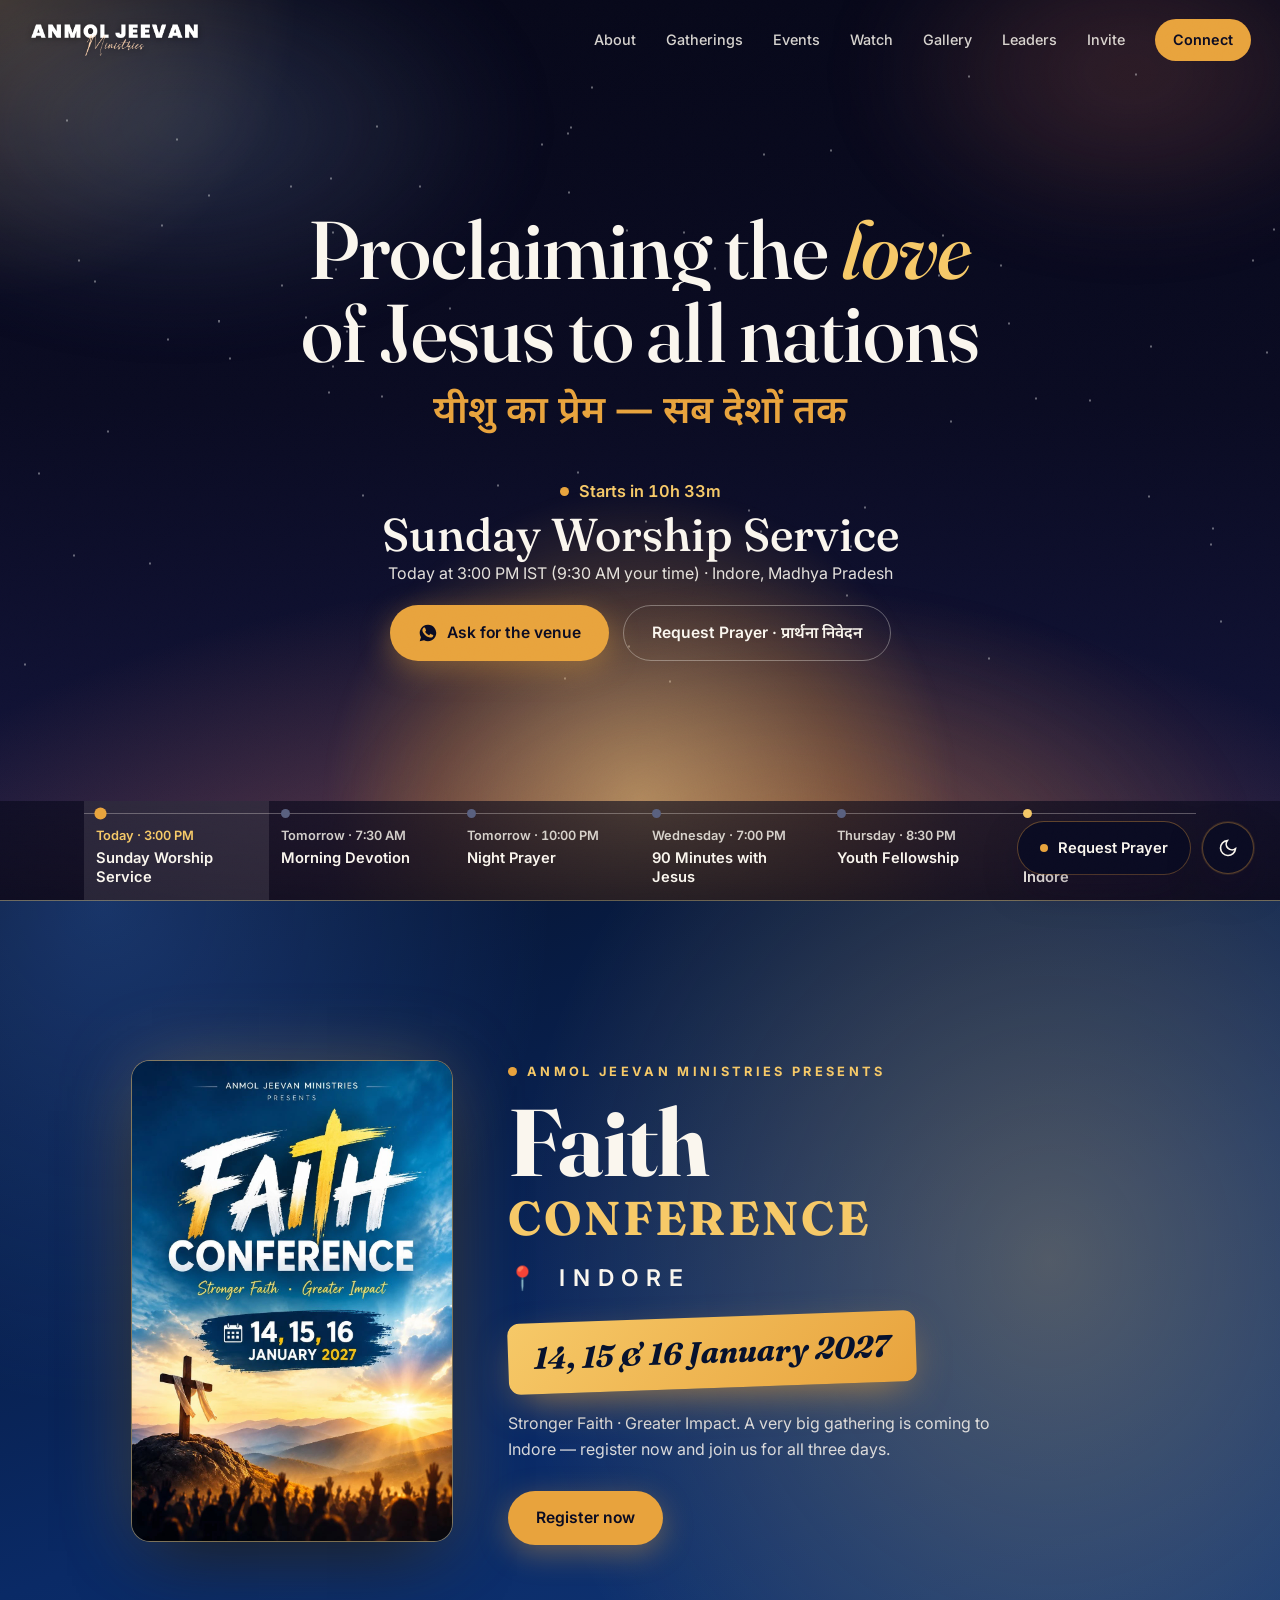
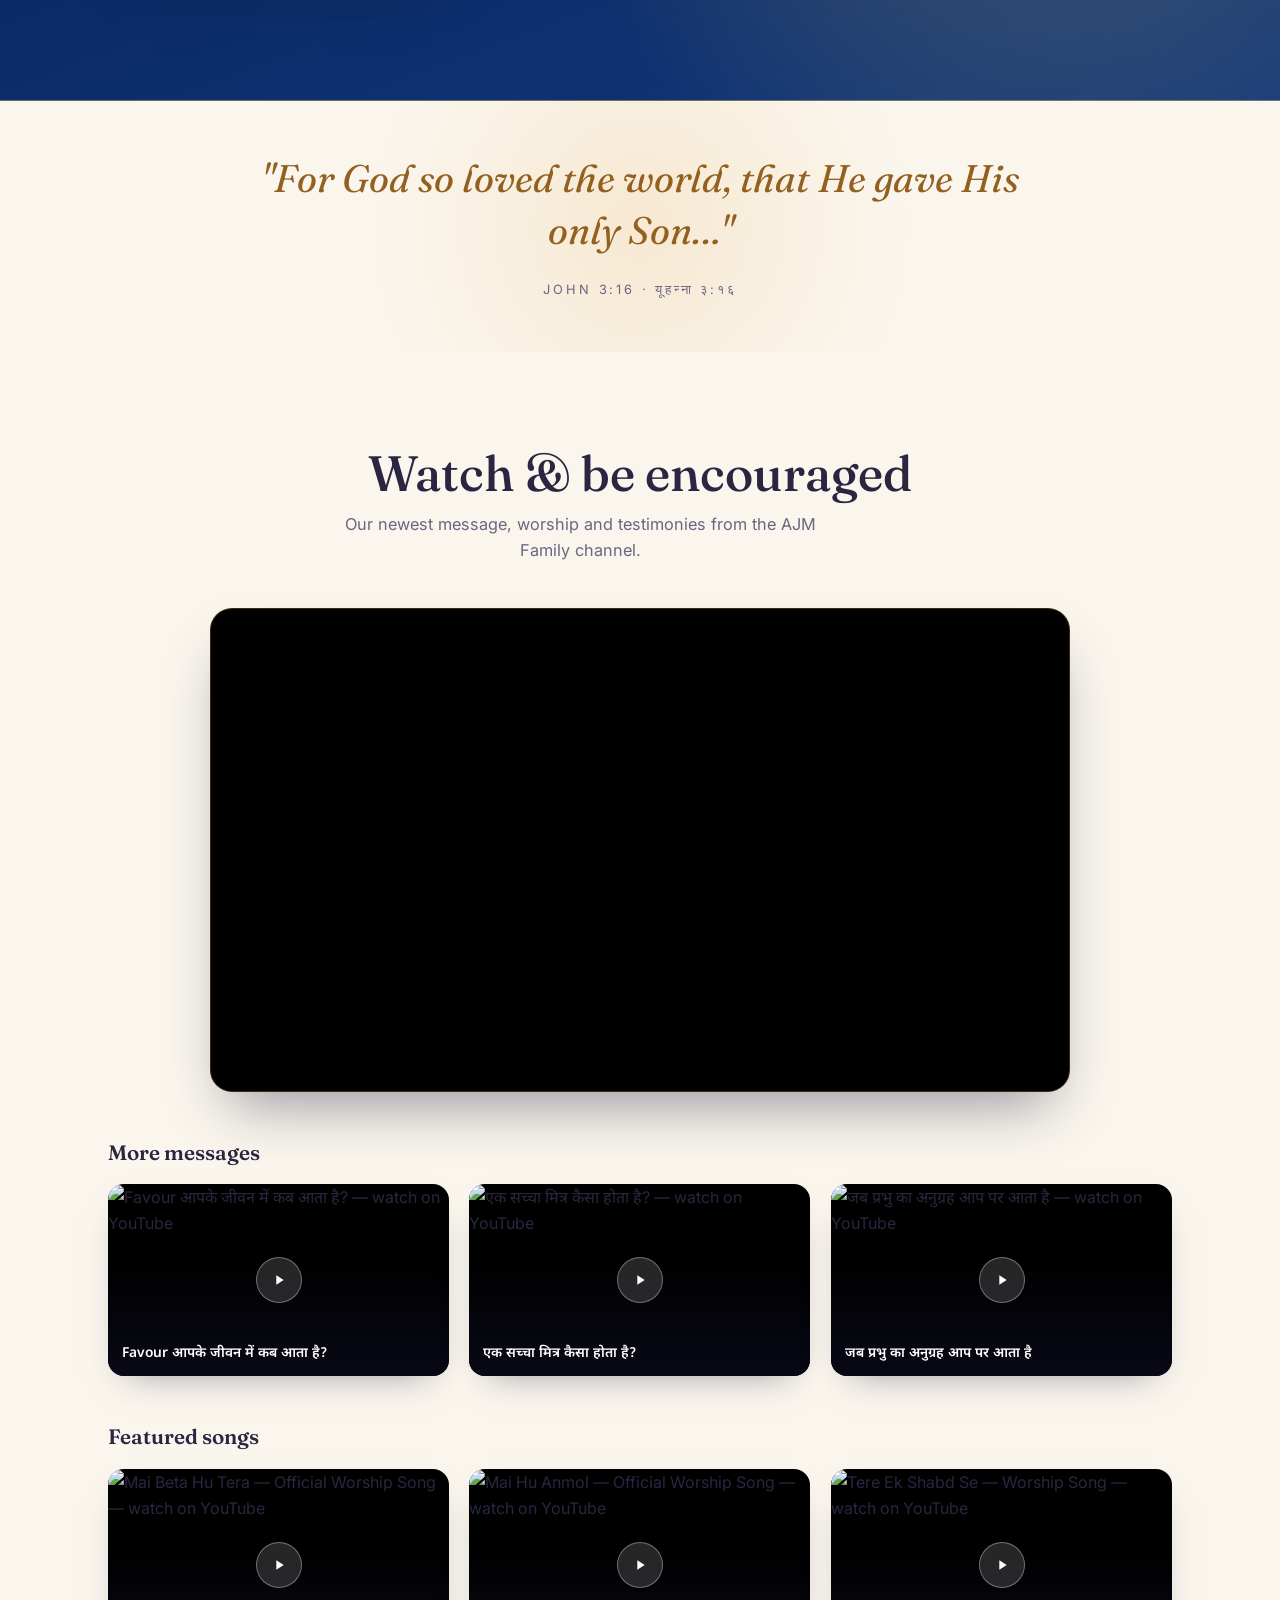
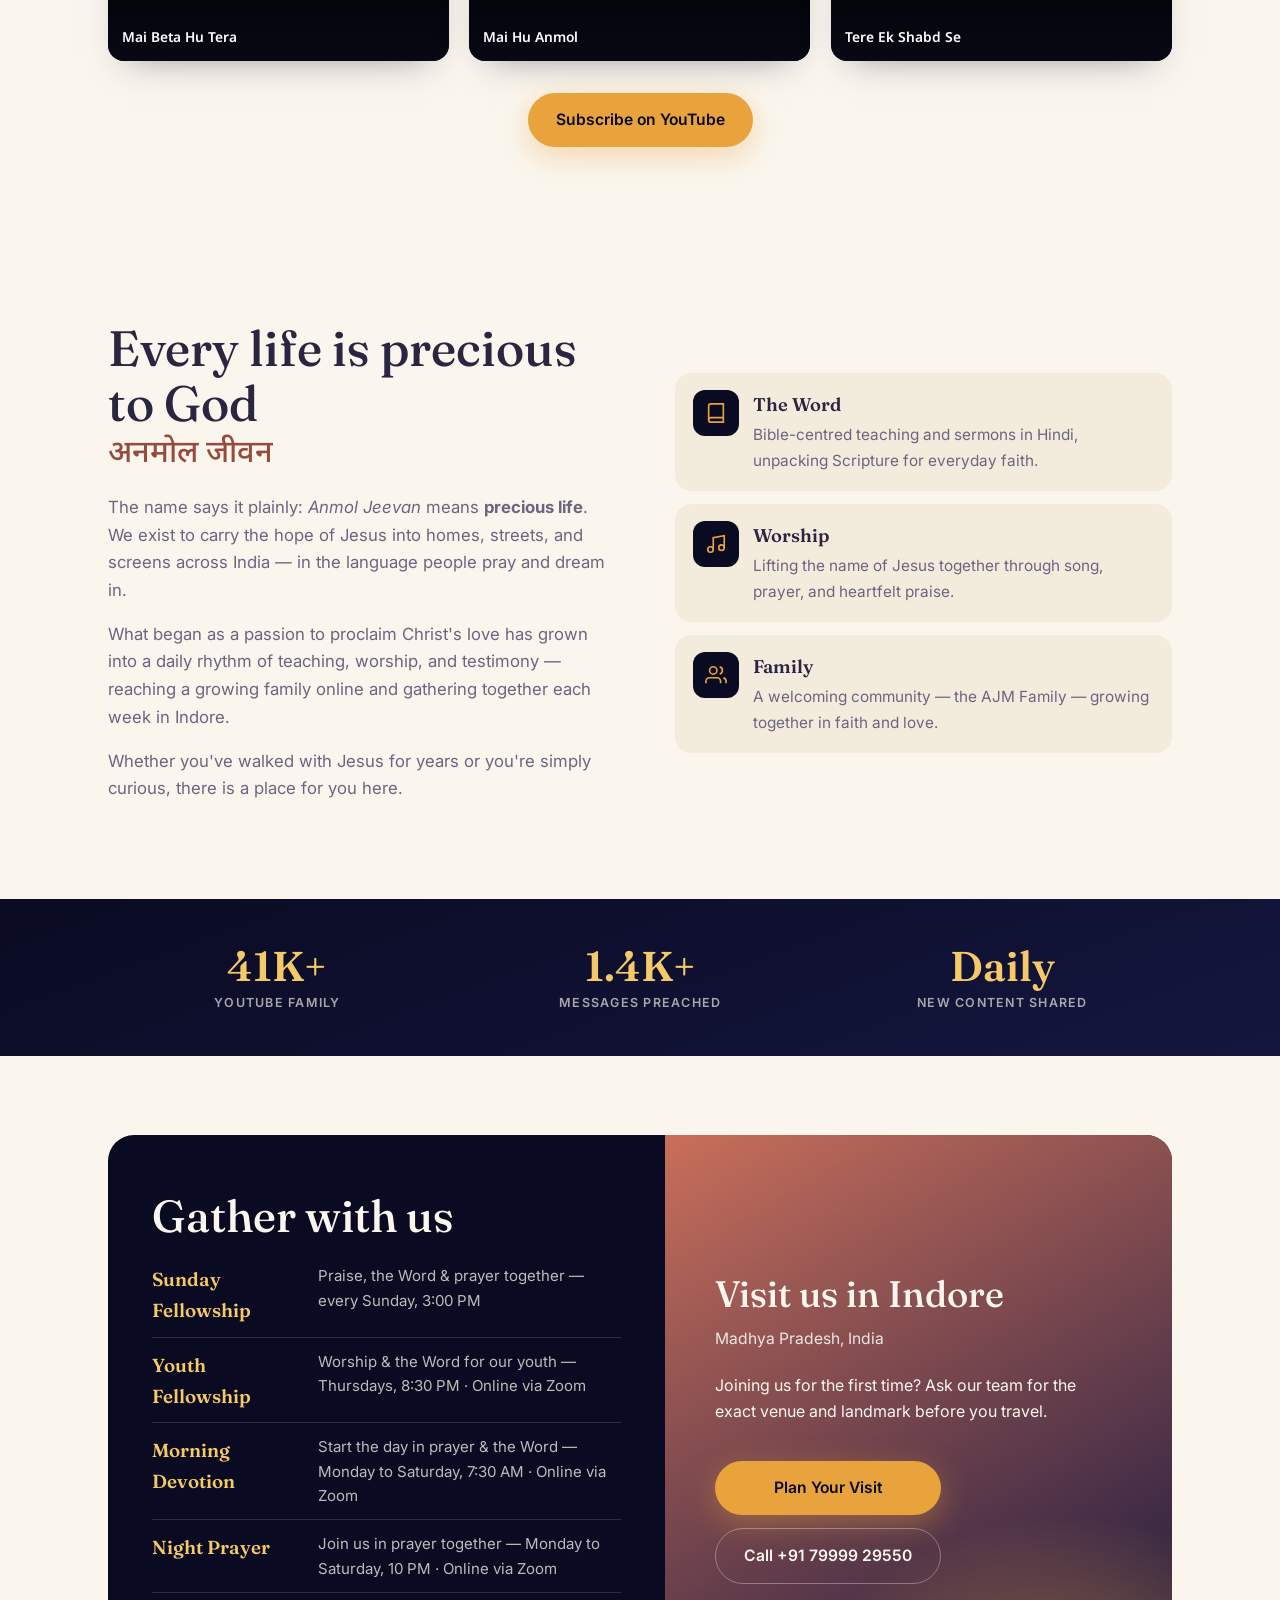
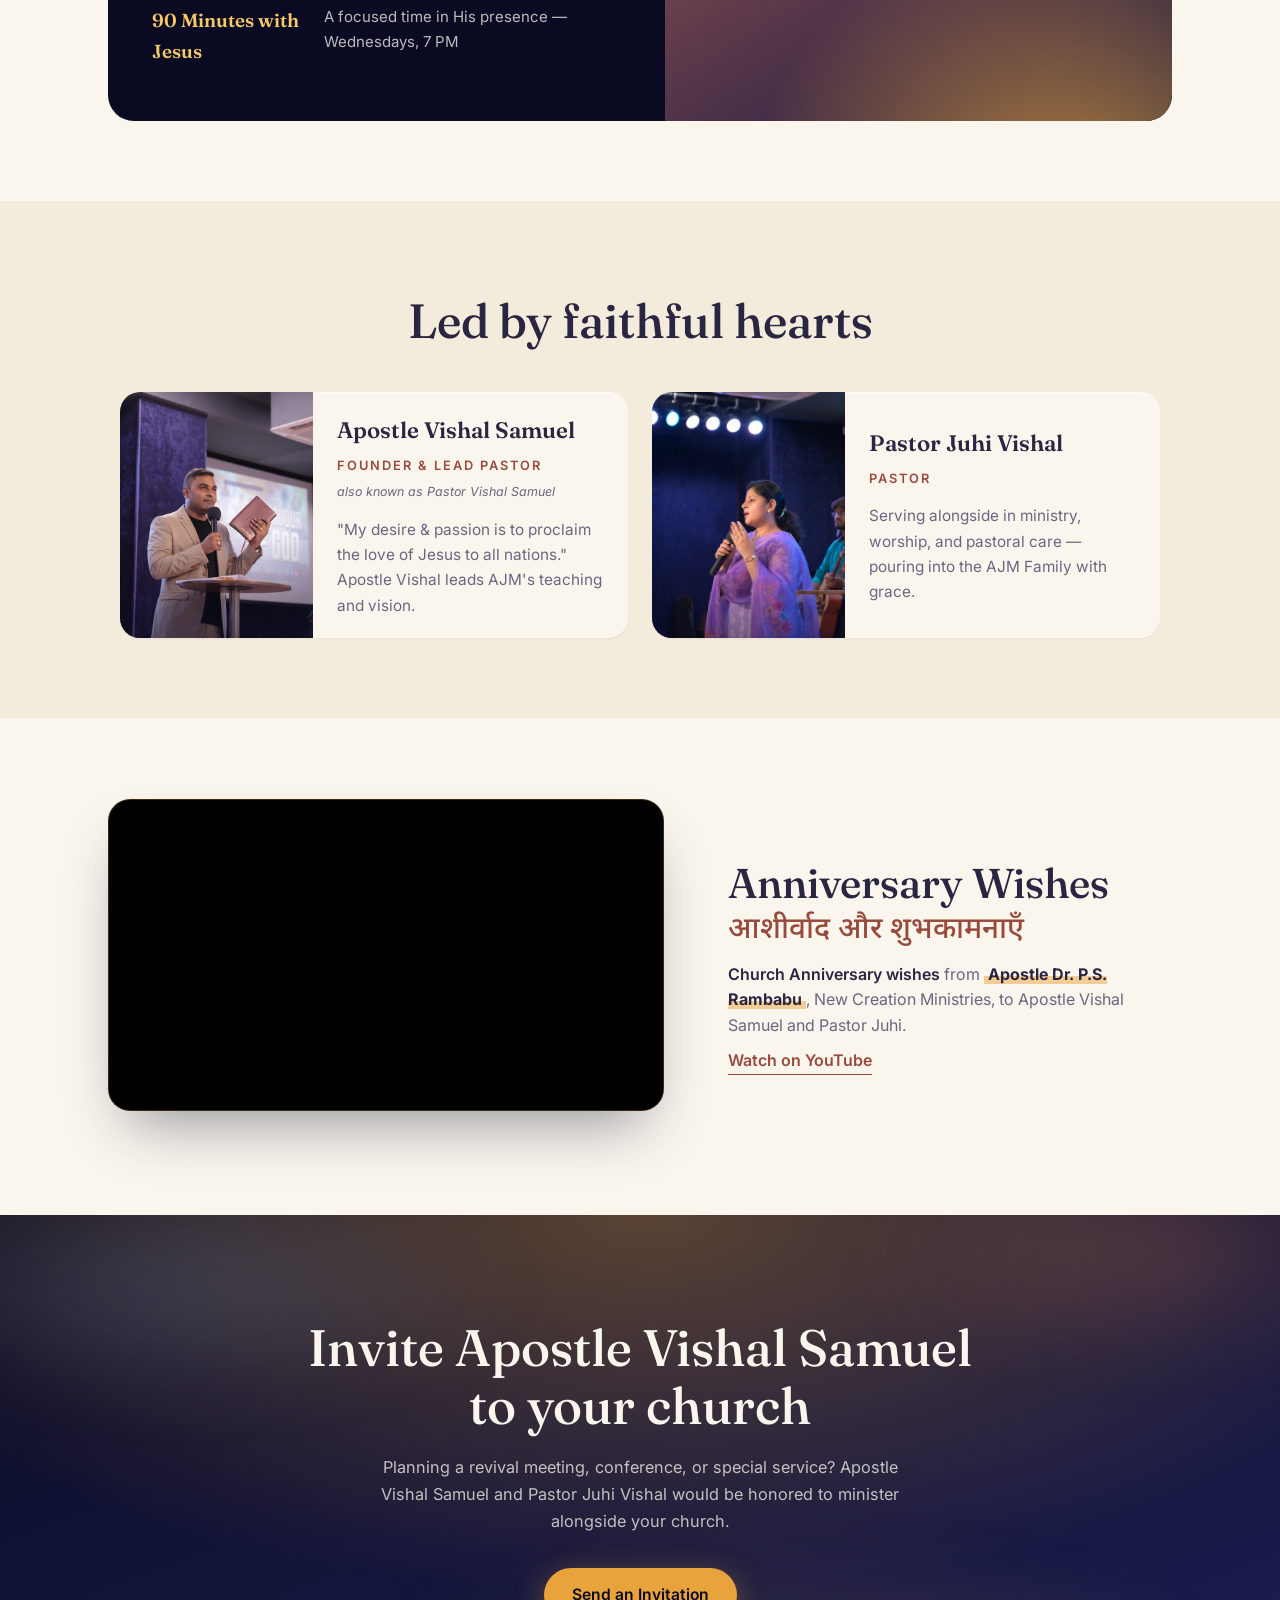
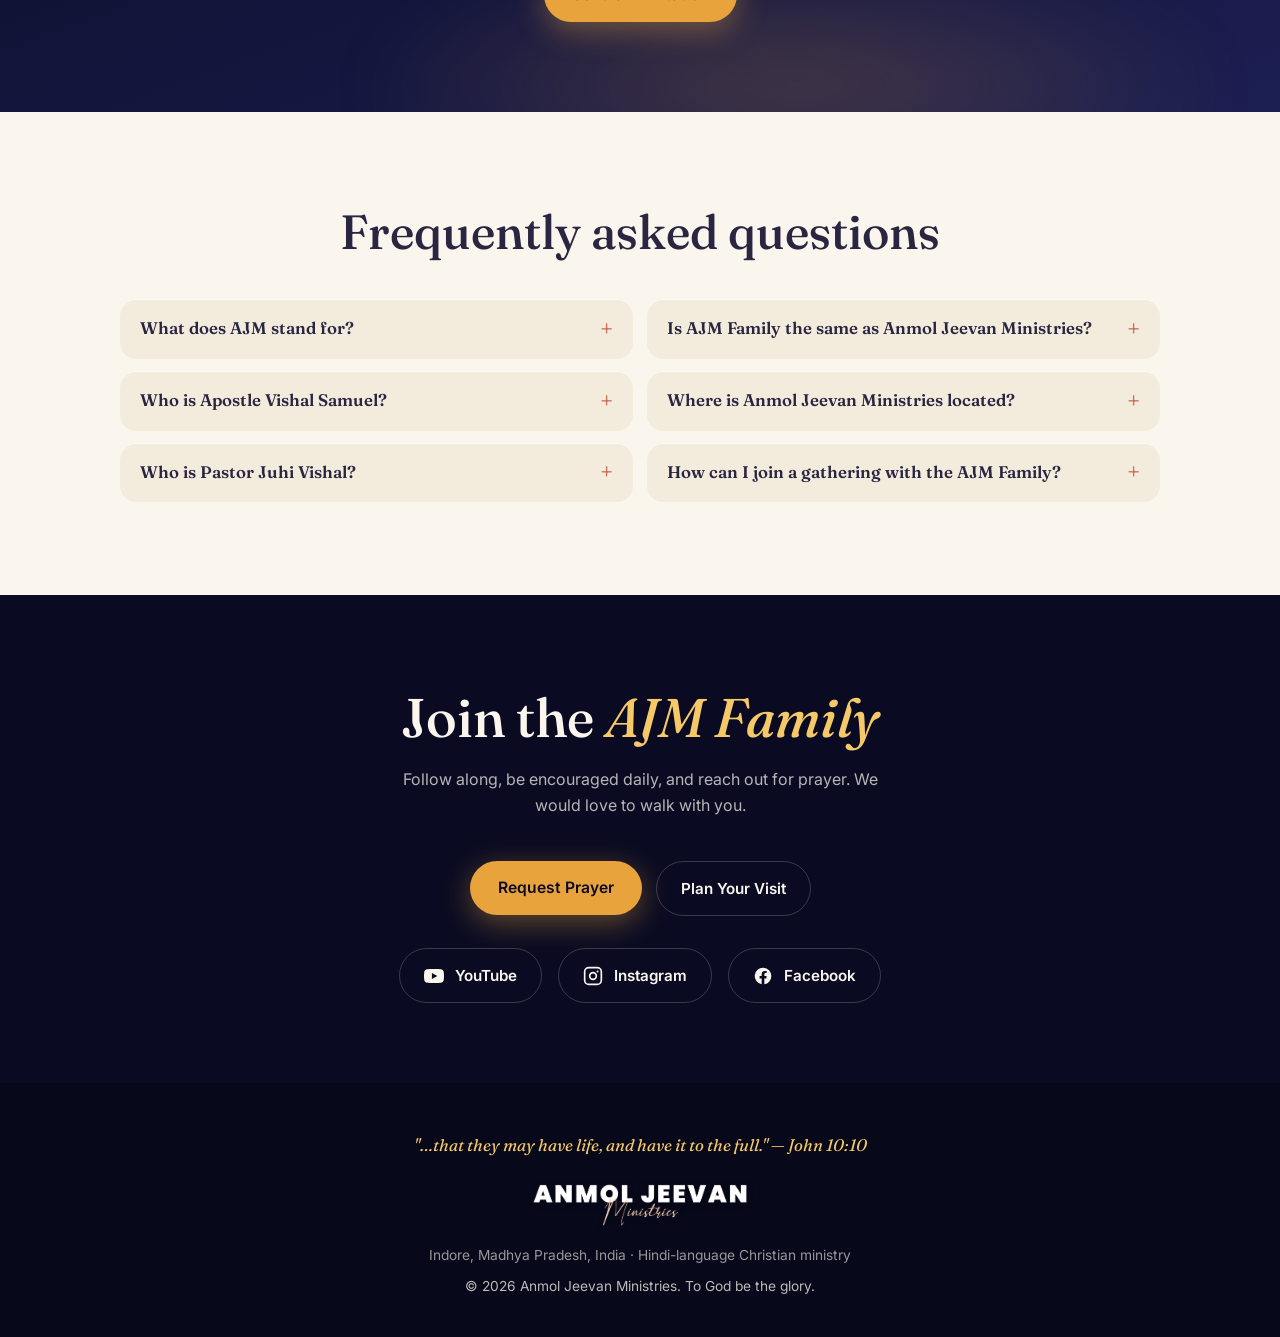
==== commit b432513c: "Make the home page calmer and about a third shorter Merge the three video sections into one, simplif" ====
--- a/index.html
+++ b/index.html
@@ -170,7 +170,6 @@
   html{scroll-behavior:smooth}
   @media(prefers-reduced-motion:reduce){
     *,*::before,*::after{animation-duration:.01ms!important;animation-iteration-count:1!important;transition-duration:.01ms!important;scroll-behavior:auto!important}
-    .marquee-track{animation:none!important}
     .float-cta .pulse-dot{animation:none!important}
     .live-dot{animation:none!important}
   }
@@ -187,10 +186,6 @@
   h1,h2,h3,.display{font-family:'Fraunces',serif}
   a{color:inherit;text-decoration:none}
   .wrap{max-width:1120px;margin:0 auto;padding:0 28px}
-  .eyebrow{
-    font-size:.72rem;letter-spacing:.28em;text-transform:uppercase;
-    font-weight:600;color:var(--clay);
-  }
 
   /* ---- FILM GRAIN ---- */
   .grain{
@@ -310,10 +305,6 @@
     font-size:clamp(1.4rem,4vw,2.4rem);color:var(--gold);
     margin-bottom:26px;opacity:0;animation:rise 1.1s .58s var(--ease-out) forwards;will-change:transform,opacity;
   }
-  .hero p.lead{
-    max-width:560px;margin:0 auto 38px;font-size:1.12rem;color:rgba(250,246,238,.82);
-    opacity:0;animation:rise 1.1s .72s var(--ease-out) forwards;will-change:transform,opacity;
-  }
   .hero-cta{display:flex;gap:14px;justify-content:center;flex-wrap:wrap;opacity:0;animation:rise 1.1s .86s var(--ease-out) forwards;will-change:transform,opacity}
   .btn-lg{padding:14px 28px;border-radius:100px;font-weight:600;font-size:.98rem;display:inline-flex;align-items:center;
     transition:box-shadow .45s var(--ease-out),background .3s var(--ease-smooth),transform .45s var(--ease-spring);
@@ -330,7 +321,7 @@
   @keyframes lineUp{from{opacity:0;transform:translateY(115%)}to{opacity:1;transform:translateY(0)}}
 
   /* ---- SECTIONS ---- */
-  section{padding:100px 0}
+  section{padding:clamp(56px,6.5vw,80px) 0}
   .reveal{opacity:0;transform:translateY(40px) scale(.98);filter:blur(6px);transition:opacity 1s var(--ease-out),transform 1s var(--ease-out),filter 1s var(--ease-out);will-change:transform,opacity,filter}
   .reveal.in{opacity:1;transform:none;filter:blur(0)}
   .stagger>*{opacity:0;transform:translateY(28px) scale(.98);filter:blur(4px);transition:opacity .85s var(--ease-out),transform .85s var(--ease-out),filter .85s var(--ease-out);will-change:transform,opacity,filter}
@@ -366,66 +357,45 @@
   .fc-actions{display:flex;flex-wrap:wrap;gap:12px;align-items:center}
 
   /* verse strip */
-  .verse{position:relative;background:var(--surface);color:var(--on-surface);text-align:center;padding:74px 0;overflow:hidden}
+  .verse{position:relative;background:var(--surface);color:var(--on-surface);text-align:center;padding:clamp(36px,5vw,52px) 0;overflow:hidden}
   .verse::before{content:"";position:absolute;left:50%;top:50%;width:60%;height:140%;transform:translate(-50%,-50%);
     background:radial-gradient(circle,rgba(232,163,61,.16),transparent 65%);pointer-events:none}
   .verse blockquote{position:relative;font-family:'Fraunces',serif;font-style:italic;font-weight:400;font-size:clamp(1.5rem,3.6vw,2.4rem);line-height:1.35;max-width:820px;margin:0 auto;color:var(--gold-deep)}
   .verse cite{position:relative;display:block;margin-top:22px;font-style:normal;font-family:'Inter',sans-serif;font-size:.8rem;letter-spacing:.22em;text-transform:uppercase;color:var(--on-surface-muted)}
 
-  /* marquee */
-  .marquee-wrap{overflow:hidden;background:var(--surface-2);padding:20px 0;border-top:1px solid var(--hairline);border-bottom:1px solid var(--hairline)}
-  .marquee-track{display:flex;width:max-content;gap:28px;animation:marquee 32s linear infinite}
-  .marquee-wrap:hover .marquee-track{animation-play-state:paused}
-  .marquee-track span.word{font-family:'Fraunces',serif;font-style:italic;font-size:1.25rem;color:var(--clay);white-space:nowrap;display:flex;align-items:center;gap:28px}
-  .marquee-track span.word .dev{font-family:'Noto Sans Devanagari',sans-serif;font-style:normal;font-weight:600;color:var(--on-surface)}
-  .marquee-track .dot{color:var(--gold)}
-  @keyframes marquee{from{transform:translateX(0)}to{transform:translateX(-50%)}}
 
   /* about */
   .about-grid{display:grid;grid-template-columns:1fr 1fr;gap:70px;align-items:center}
   .about h2{font-size:clamp(2rem,4.5vw,3.1rem);font-weight:500;line-height:1.1;margin:14px 0 22px}
   .about h2 .dev{display:block;color:var(--clay);font-size:clamp(1.24rem,2.79vw,1.922rem);margin-top:8px}
   .about p{color:var(--on-surface-muted);margin-bottom:16px;font-size:1.05rem}
-  .about-visual{position:relative;aspect-ratio:4/5;border-radius:20px;overflow:hidden;
-    background:linear-gradient(160deg,var(--night) 0%,var(--night-2) 60%,var(--clay) 130%);
-    display:flex;align-items:center;justify-content:center;box-shadow:0 30px 60px -20px rgba(22,23,58,.5)}
-  .about-visual::before{content:"";position:absolute;inset:-30%;
-    background:conic-gradient(from 0deg,rgba(232,163,61,.35),transparent 30%,rgba(201,111,90,.3) 55%,transparent 80%,rgba(232,163,61,.35));
-    animation:spin 14s linear infinite;filter:blur(20px)}
-  @keyframes spin{to{transform:rotate(360deg)}}
-  .about-visual .glow{position:absolute;width:70%;height:70%;border-radius:50%;
-    background:radial-gradient(circle,rgba(242,197,116,.7),transparent 68%);filter:blur(10px);bottom:-18%}
-  .about-visual .word{position:relative;z-index:2;text-align:center;color:var(--cream);padding:20px}
-  .about-visual .word .big{font-family:'Noto Sans Devanagari',sans-serif;font-size:clamp(2.4rem,6vw,3.6rem);font-weight:700;line-height:1.1}
-  .about-visual .word .sub{font-family:'Fraunces',serif;font-style:italic;font-size:1.2rem;opacity:.85;margin-top:8px}
+
 
   /* pillars */
-  .pillars{display:grid;grid-template-columns:repeat(3,1fr);gap:24px;margin-top:56px}
-  .pillar{background:var(--surface-2);border-radius:16px;padding:34px 28px;box-shadow:inset 0 1px 0 rgba(255,255,255,.6);
+  .pillars{display:grid;gap:12px}
+  .pillar{position:relative;background:var(--surface-2);border-radius:16px;padding:18px 20px 18px 78px;box-shadow:inset 0 1px 0 rgba(255,255,255,.6);
     transition:transform .5s var(--ease-spring),box-shadow .5s var(--ease-out);will-change:transform}
   .pillar:hover{transform:translateY(-8px);box-shadow:inset 0 1px 0 rgba(255,255,255,.6),0 28px 46px -22px rgba(42,37,64,.4)}
-  .pillar .ic{width:46px;height:46px;border-radius:12px;background:var(--night);color:var(--gold);display:flex;align-items:center;justify-content:center;margin-bottom:18px;transition:transform .5s var(--ease-spring)}
+  .pillar .ic{position:absolute;left:18px;top:18px;width:46px;height:46px;border-radius:12px;background:var(--night);color:var(--gold);display:flex;align-items:center;justify-content:center;transition:transform .5s var(--ease-spring)}
   .pillar:hover .ic{transform:rotate(-8deg) scale(1.08)}
-  .pillar h3{font-size:1.25rem;font-weight:600;margin-bottom:8px}
-  .pillar p{color:var(--on-surface-muted);font-size:.96rem}
+  .pillar h3{font-size:1.15rem;font-weight:600;margin-bottom:2px}
+  .pillar p{margin-bottom:0;color:var(--on-surface-muted);font-size:.96rem}
 
   /* stats */
   .stats{background:linear-gradient(160deg,var(--night) 0%,var(--night-2) 100%);color:var(--cream)}
-  .stats-head{text-align:center;margin-bottom:50px}
-  .stats-head h2{font-size:clamp(1.8rem,4vw,2.6rem);font-weight:500;margin-top:10px}
+  .stats{padding:clamp(28px,4vw,44px) 0}
   .stats-grid{display:grid;grid-template-columns:repeat(3,1fr);gap:24px;text-align:center}
-  .stat{padding:30px 20px;border-radius:18px;background:var(--glass);border:1px solid var(--glass-brd);backdrop-filter:blur(10px)}
-  .stat .num,.stat .num-static{display:block;font-family:'Fraunces',serif;font-weight:600;font-size:clamp(2.2rem,5vw,3.2rem);color:var(--gold-soft)}
-  .stat .label{display:block;margin-top:8px;font-size:.78rem;letter-spacing:.18em;text-transform:uppercase;color:rgba(250,246,238,.65);font-weight:600}
+  .stat{padding:0 4px}
+  .stat .num,.stat .num-static{display:block;font-family:'Fraunces',serif;font-weight:600;font-size:clamp(1.6rem,4vw,2.6rem);line-height:1.15;color:var(--gold-soft)}
+  .stat .label{display:block;margin-top:4px;font-size:clamp(.68rem,1.6vw,.78rem);letter-spacing:.1em;line-height:1.35;text-transform:uppercase;color:rgba(250,246,238,.65);font-weight:600}
 
   /* service card */
   .service{background:var(--night);color:var(--cream);border-radius:26px;overflow:hidden;
     display:grid;grid-template-columns:1.1fr 1fr;position:relative}
-  .service .left{padding:56px 50px}
-  .service .eyebrow{color:var(--gold-soft)}
+  .service .left{padding:clamp(28px,4vw,44px) clamp(24px,4vw,44px)}
   .service h2{font-size:clamp(1.9rem,4vw,2.8rem);font-weight:500;margin:12px 0 24px;line-height:1.1}
-  .service .times{display:flex;flex-direction:column;gap:18px;margin-top:10px}
-  .service .time-row{display:flex;align-items:flex-start;gap:16px;padding-bottom:14px;border-bottom:1px solid rgba(250,246,238,.14)}
+  .service .times{display:flex;flex-direction:column;gap:12px;margin-top:10px}
+  .service .time-row{display:flex;align-items:flex-start;gap:16px;padding-bottom:10px;border-bottom:1px solid rgba(250,246,238,.14)}
   .service .time-row .day{font-family:'Fraunces',serif;font-size:1.18rem;font-weight:600;min-width:150px;color:var(--gold-soft)}
   .service .time-row .det{color:rgba(250,246,238,.75);font-size:.94rem}
   .service .right{background:
@@ -437,14 +407,15 @@
   .service .right .addr{color:rgba(255,255,255,.85);font-size:.98rem}
 
   /* latest update */
-  .latest-head{max-width:640px;margin:0 auto 40px;text-align:center}
+  .latest-head{max-width:640px;margin:0 auto 28px;text-align:center}
   .latest-head h2{font-size:clamp(2rem,4.5vw,3rem);font-weight:500;margin:12px 0 14px}
   .latest-head .sub{color:var(--on-surface-muted);font-size:1.02rem}
-  .latest-foot{text-align:center;margin-top:32px}
 
   /* watch */
   .watch h2{font-size:clamp(2rem,4.5vw,3.1rem);font-weight:500;line-height:1.1;margin:14px 0 10px}
   .watch .sub{color:var(--on-surface-muted);max-width:520px;margin-bottom:44px}
+  .watch .watch-featured{max-width:860px;margin:0 auto}
+  .watch-row-title{margin:clamp(32px,4vw,44px) 0 14px;font-size:1.3rem;font-weight:600}
   .watch-featured{position:relative;border-radius:22px;overflow:hidden;aspect-ratio:16/9;background:#000;
     border:1px solid rgba(232,163,61,.25);box-shadow:0 30px 60px -20px rgba(22,23,58,.45);margin-bottom:24px}
   .watch-featured iframe{width:100%;height:100%;border:0;display:block}
@@ -460,37 +431,32 @@
     color:#fff;border:1px solid rgba(255,255,255,.35);transition:transform .4s var(--ease-spring),background .3s,color .3s}
   .wcard:hover .play{transform:translate(-50%,-50%) scale(1.14);background:var(--gold);color:var(--night)}
   .wcard .title{position:absolute;left:14px;right:14px;bottom:12px;color:#fff;font-size:.86rem;font-weight:600;line-height:1.3}
-  .watch-more{margin-top:40px;text-align:center}
+  .watch-more{margin-top:32px;text-align:center}
 
   /* permanent featured video (does not change when new videos are uploaded) */
-  .blessing{background:var(--surface-2)}
+  .blessing-grid{display:grid;grid-template-columns:minmax(0,1.25fr) minmax(0,1fr);gap:clamp(28px,5vw,64px);align-items:center}
+  .blessing h2{font-size:clamp(1.8rem,3.6vw,2.6rem);font-weight:500;line-height:1.12;margin-bottom:14px}
   .blessing h2 .dev{display:block;color:var(--clay);font-size:clamp(1.24rem,2.79vw,1.86rem);margin-top:8px}
-  .blessing .watch-featured{max-width:960px;margin:0 auto 22px}
-  .blessing-cap{max-width:760px;margin:0 auto;text-align:center;color:var(--on-surface-muted);font-size:1rem;line-height:1.6}
+  .blessing-cap{color:var(--on-surface-muted);font-size:1rem;line-height:1.6}
   .blessing-cap strong{color:var(--on-surface);font-weight:600}
   .blessing-cap .hl{color:var(--on-surface);font-weight:700;padding:0 4px;background:linear-gradient(transparent 58%,rgba(232,163,61,.5) 58%)}
   /* who the message is from — the first thing you notice above the video */
-  .from-badge{display:flex;flex-direction:column;align-items:center;gap:3px;width:max-content;max-width:100%;margin:-14px auto 30px;padding:16px 38px;border-radius:22px;
-    background:linear-gradient(135deg,var(--gold-soft),var(--gold));color:var(--night);text-align:center;box-shadow:0 20px 40px -20px rgba(201,131,47,.75)}
-  .from-badge .from-lab{font-size:.72rem;letter-spacing:.24em;text-transform:uppercase;font-weight:700;opacity:.75}
-  .from-badge strong{font-family:'Fraunces',serif;font-size:clamp(1.35rem,3.4vw,2rem);font-weight:600;line-height:1.2}
-  .from-badge .from-org{font-size:.86rem;font-weight:600;opacity:.8}
   .blessing-cap a{display:inline-block;margin-top:10px;color:var(--clay);font-weight:600;text-decoration:none;border-bottom:1px solid currentColor}
 
   /* leaders */
   .leaders{background:var(--surface-2)}
-  .leaders h2{text-align:center;font-size:clamp(2rem,4.5vw,3rem);font-weight:500;margin:12px 0 50px}
-  .leader-grid{display:grid;grid-template-columns:1fr 1fr;gap:34px;max-width:880px;margin:0 auto}
-  .leader{background:var(--surface);border-radius:26px;overflow:hidden;text-align:center;box-shadow:inset 0 1px 0 rgba(255,255,255,.7),0 1px 2px rgba(42,37,64,.06);
+  .leaders h2{text-align:center;font-size:clamp(2rem,4.5vw,3rem);font-weight:500;margin:0 0 32px}
+  .leader-grid{display:grid;grid-template-columns:1fr 1fr;gap:24px;max-width:1040px;margin:0 auto}
+  .leader{display:grid;grid-template-columns:38% 1fr;background:var(--surface);border-radius:20px;overflow:hidden;text-align:left;box-shadow:inset 0 1px 0 rgba(255,255,255,.7),0 1px 2px rgba(42,37,64,.06);
     transition:transform .5s var(--ease-spring),box-shadow .5s var(--ease-out);will-change:transform}
   .leader:hover{transform:translateY(-8px);box-shadow:inset 0 1px 0 rgba(255,255,255,.7),0 26px 44px -24px rgba(42,37,64,.4)}
-  .leader .av{position:relative;width:100%;aspect-ratio:4/5;overflow:hidden;
+  .leader .av{position:relative;width:100%;min-height:100%;aspect-ratio:4/5;overflow:hidden;
     background:linear-gradient(150deg,var(--night),var(--clay))}
   .leader .av img{width:100%;height:100%;object-fit:cover;display:block;transition:transform .7s var(--ease-out)}
   .leader:hover .av img{transform:scale(1.06)}
   .leader .av::after{content:'';position:absolute;inset:0;pointer-events:none;
     background:linear-gradient(180deg,transparent 58%,rgba(10,11,34,.5) 100%)}
-  .leader .body{padding:28px 30px 34px}
+  .leader .body{align-self:center;padding:20px 24px}
   .leader h3{font-size:1.4rem;font-weight:600}
   .leader .role{color:var(--clay);font-size:.8rem;letter-spacing:.16em;text-transform:uppercase;font-weight:600;margin:6px 0 14px}
   .leader .aka{color:var(--on-surface-muted);font-size:.78rem;font-style:italic;margin:-8px 0 14px}
@@ -510,15 +476,16 @@
 
   /* faq */
   .faq{background:var(--surface)}
-  .faq h2{text-align:center;font-size:clamp(2rem,4.5vw,3rem);font-weight:500;margin:12px 0 40px}
-  .faq-list{max-width:760px;margin:0 auto;display:flex;flex-direction:column;gap:14px}
+  .faq h2{text-align:center;font-size:clamp(2rem,4.5vw,3rem);font-weight:500;margin:0 0 28px}
+  .faq-list{max-width:1040px;margin:0 auto;columns:2;column-gap:14px}
+  .faq-item{break-inside:avoid;margin-bottom:12px}
   .faq-item{background:var(--surface-2);border-radius:16px;overflow:hidden;box-shadow:inset 0 1px 0 rgba(255,255,255,.7)}
-  .faq-item summary{list-style:none;cursor:pointer;padding:22px 26px;display:flex;align-items:center;
+  .faq-item summary{list-style:none;cursor:pointer;padding:16px 20px;display:flex;align-items:center;
     justify-content:space-between;gap:16px;font-weight:600;font-size:1.05rem;font-family:'Fraunces',serif}
   .faq-item summary::-webkit-details-marker{display:none}
   .faq-item summary::after{content:'+';font-size:1.5rem;color:var(--clay);transition:transform .3s var(--ease-spring);flex:none;line-height:1}
   .faq-item[open] summary::after{transform:rotate(45deg)}
-  .faq-item p{padding:0 26px 22px;color:var(--on-surface-muted);font-size:.96rem;line-height:1.7}
+  .faq-item p{padding:0 20px 16px;color:var(--on-surface-muted);font-size:.96rem;line-height:1.7}
   .faq-item p a{color:var(--clay);font-weight:600;text-decoration:underline;text-underline-offset:2px}
 
   /* connect */
@@ -567,22 +534,28 @@
     nav:has(.navlinks.open) .menutoggle{color:var(--cream)}
     .navlinks a{color:var(--cream)!important;font-size:1.1rem}
     .menutoggle{display:block;z-index:60}
-    .fc-inner{justify-content:center;text-align:center;padding:48px 24px;gap:28px}
-    .fc-photo{width:min(78vw,320px)}
+    .fc-inner{justify-content:center;text-align:center;padding:40px 24px;gap:22px}
+    .fc-photo{width:min(52vw,220px)}
     .fc-actions{justify-content:center}
     .fc-kicker{justify-content:center;text-align:center;line-height:1.5}
     .fc-kicker .dot{display:none}
     .fc-text{margin-left:auto;margin-right:auto}
     .about-grid{grid-template-columns:1fr;gap:40px}
-    .about-visual{max-width:360px;margin:0 auto}
-    .pillars{grid-template-columns:1fr}
     .service{grid-template-columns:1fr}
     .service .left,.service .right{padding:40px 32px}
     .service .time-row{flex-direction:column;gap:6px}
     .service .time-row .day{min-width:0}
-    .watch-grid{grid-template-columns:1fr}
-    .leader-grid{grid-template-columns:1fr;max-width:340px}
-    .stats-grid{grid-template-columns:1fr}
+    .watch-grid{display:flex;gap:12px;margin:0 -20px;padding:2px 20px 8px;overflow-x:auto;scroll-snap-type:x proximity;scrollbar-width:none}
+    .watch-grid::-webkit-scrollbar{display:none}
+    .wcard{flex:0 0 min(74vw,300px);scroll-snap-align:center}
+    .blessing-grid{grid-template-columns:1fr}
+    .faq-list{columns:1}
+    .leader-grid{grid-template-columns:1fr;max-width:520px;gap:14px}
+    .leader{grid-template-columns:112px 1fr}
+    .leader .body{padding:14px 16px}
+    .leader h3{font-size:1.15rem}
+    .leader .role{margin:4px 0 8px}
+    .leader p{font-size:.9rem;line-height:1.45}
     .float-stack{right:16px;bottom:16px;gap:8px}
     .float-cta{padding:12px 18px;font-size:.85rem}
     .theme-fab{width:44px;height:44px}
@@ -591,9 +564,9 @@
   }
   .paused-note{font-style:normal;color:#c0504d;font-weight:600}
   /* Readable text in both themes; decorative brand colors stay unchanged. */
-  .eyebrow,.leader .role,.about h2 .dev,.blessing h2 .dev,.blessing-cap a,.faq-item p a,.marquee-track span.word{color:#984b3c}
+  .leader .role,.about h2 .dev,.blessing h2 .dev,.blessing-cap a,.faq-item p a{color:#984b3c}
   .verse blockquote{color:#93601f}
-  :root[data-theme="dark"] .eyebrow,:root[data-theme="dark"] .leader .role,:root[data-theme="dark"] .about h2 .dev,:root[data-theme="dark"] .blessing h2 .dev,:root[data-theme="dark"] .blessing-cap a,:root[data-theme="dark"] .faq-item p a,:root[data-theme="dark"] .marquee-track span.word{color:#efb29e}
+  :root[data-theme="dark"] .leader .role,:root[data-theme="dark"] .about h2 .dev,:root[data-theme="dark"] .blessing h2 .dev,:root[data-theme="dark"] .blessing-cap a,:root[data-theme="dark"] .faq-item p a{color:#efb29e}
   :root[data-theme="dark"] .verse blockquote{color:var(--gold-soft)}
   nav .navlinks .btn,nav.scrolled .navlinks .btn{color:var(--night)!important}
   footer p:last-child{opacity:1!important;color:rgba(250,246,238,.75)}
@@ -616,7 +589,6 @@
     <svg width="26" height="26" viewBox="0 0 24 24" fill="none" stroke="currentColor" stroke-width="2"><line x1="3" y1="7" x2="21" y2="7"/><line x1="3" y1="12" x2="21" y2="12"/><line x1="3" y1="17" x2="21" y2="17"/></svg>
   </button>
   <div class="navlinks" id="navlinks">
-    <a class="nav-full-link" href="#latest">Latest</a>
     <a class="nav-full-link" href="#about">About</a>
     <a class="nav-full-link" href="#service">Gatherings</a>
     <a class="nav-full-link" href="events.html">Events</a>
@@ -635,7 +607,6 @@
     <details class="nav-mobile-more">
       <summary>More from AJM</summary>
       <div>
-        <a href="#latest">Latest</a>
         <a href="gallery.html">Gallery</a>
         <a href="#leaders">Leaders</a>
         <a href="invite.html">Invite</a>
@@ -654,7 +625,6 @@
     <div class="hero-copy">
     <h1><span class="ln"><span>Proclaiming the <em>love</em></span></span><span class="ln"><span>of Jesus to all nations</span></span></h1>
     <div class="hindi dev">यीशु का प्रेम — सब देशों तक</div>
-    <p class="lead">Anmol Jeevan Ministries is a Hindi-language family in Christ — sharing the gospel, worship, and the Word so that every precious life may know Him.</p>
     <div class="door" id="door">
       <p class="door-when" id="doorWhen" role="timer"><i></i><span>Every Sunday</span></p>
       <div aria-live="polite">
@@ -663,10 +633,8 @@
       </div>
       <div class="hero-cta">
         <a id="doorCta" href="events.html#visit" class="btn-lg btn-gold magnetic"><svg viewBox="0 0 24 24" fill="currentColor" aria-hidden="true"><path d="M12.04 2a9.9 9.9 0 0 0-8.5 15l-1.5 5 5.2-1.4A9.9 9.9 0 1 0 12.04 2Zm5.8 14.1c-.25.7-1.43 1.33-1.98 1.38-.5.05-1.14.23-3.84-.82-3.24-1.28-5.3-4.6-5.46-4.81-.16-.21-1.3-1.73-1.3-3.3s.82-2.34 1.11-2.66c.3-.32.64-.4.86-.4l.62.01c.2.01.47-.08.73.56.27.65.92 2.25 1 2.42.08.16.14.35.03.56-.11.21-.16.34-.32.53l-.48.56c-.16.16-.33.33-.14.65.19.32.83 1.37 1.78 2.22 1.22 1.09 2.25 1.43 2.57 1.59.32.16.51.13.7-.08.19-.21.8-.94 1.02-1.26.21-.32.43-.27.72-.16.3.1 1.87.88 2.19 1.04.32.16.53.24.61.37.08.14.08.77-.17 1.47Z"/></svg><span id="doorCtaText">Plan Your Visit</span></a>
-        <a href="#watch" class="btn-lg btn-ghost magnetic">Watch&nbsp;<span>Latest&nbsp;</span>Message</a>
         <a href="prayer.html" class="btn-lg btn-ghost magnetic">Request Prayer<span lang="hi">&nbsp;· प्रार्थना निवेदन</span></a>
       </div>
-      <p class="door-note" id="doorNote"></p>
     </div>
     </div>
     <ol class="door-rail" id="doorRail" aria-label="Gatherings coming up" hidden></ol>
@@ -684,7 +652,6 @@
       <p class="fc-text">Stronger Faith · Greater Impact. A very big gathering is coming to Indore — register now and join us for all three days.</p>
       <div class="fc-actions">
         <a href="faith-conference.html" class="btn-lg btn-gold magnetic">Register now</a>
-        <a href="events.html#faith-conference" class="btn-lg btn-ghost magnetic">All events</a>
       </div>
     </div>
   </div>
@@ -697,27 +664,16 @@
   </div>
 </section>
 
-<section class="latest reveal" id="latest">
+<section class="watch reveal" id="watch">
   <div class="wrap">
-    <div class="latest-head">
-      <span class="eyebrow"><span class="live-dot"></span>Fresh from YouTube</span>
-      <h2>Latest Update</h2>
-      <p class="sub">Our newest message, worship set, or testimony — pulled straight from the AJM Family channel the moment it's posted.</p>
+    <div class="latest-head" id="latest">
+      <h2>Watch &amp; be encouraged</h2>
+      <p class="sub">Our newest message, worship and testimonies from the AJM Family channel.</p>
     </div>
     <div class="watch-featured reveal">
       <iframe src="https://www.youtube.com/embed/videoseries?list=UUFgr-yFzxfd3tbl0_U7bgAw" title="AJM Family — latest upload" loading="lazy" allow="accelerometer; autoplay; clipboard-write; encrypted-media; gyroscope; picture-in-picture" allowfullscreen></iframe>
     </div>
-    <div class="latest-foot">
-      <a href="https://www.youtube.com/@ajmifamily" target="_blank" rel="noopener" class="btn-lg btn-gold magnetic">See all updates on YouTube</a>
-    </div>
-  </div>
-</section>
-
-<section class="watch reveal" id="watch">
-  <div class="wrap">
-    <span class="eyebrow">More to explore</span>
-    <h2>Watch &amp; be encouraged</h2>
-    <p class="sub">A few more recent messages, worship sets, and testimonies from the AJM Family channel.</p>
+    <h3 class="watch-row-title">More messages</h3>
     <div class="watch-grid stagger reveal">
       <a class="wcard" href="https://www.youtube.com/watch?v=EqPVT13Xeas" target="_blank" rel="noopener">
         <img src="https://i.ytimg.com/vi/EqPVT13Xeas/hqdefault.jpg" alt="Favour आपके जीवन में कब आता है? — watch on YouTube" loading="lazy">
@@ -738,48 +694,41 @@
         <span class="title dev">जब प्रभु का अनुग्रह आप पर आता है</span>
       </a>
     </div>
+    <h3 class="watch-row-title" id="songs">Featured songs</h3>
+    <div class="watch-grid stagger reveal">
+      <a class="wcard" href="https://www.youtube.com/watch?v=TR_cqpH3uaE" target="_blank" rel="noopener">
+        <img src="https://i.ytimg.com/vi/TR_cqpH3uaE/hqdefault.jpg" alt="Mai Beta Hu Tera — Official Worship Song — watch on YouTube" loading="lazy">
+        <span class="ov"></span>
+        <span class="play"><svg width="16" height="16" viewBox="0 0 24 24" fill="currentColor"><path d="M8 5v14l11-7z"/></svg></span>
+        <span class="title dev">Mai Beta Hu Tera</span>
+      </a>
+      <a class="wcard" href="https://www.youtube.com/watch?v=HD2ZS4AJ3cQ" target="_blank" rel="noopener">
+        <img src="https://i.ytimg.com/vi/HD2ZS4AJ3cQ/hqdefault.jpg" alt="Mai Hu Anmol — Official Worship Song — watch on YouTube" loading="lazy">
+        <span class="ov"></span>
+        <span class="play"><svg width="16" height="16" viewBox="0 0 24 24" fill="currentColor"><path d="M8 5v14l11-7z"/></svg></span>
+        <span class="title dev">Mai Hu Anmol</span>
+      </a>
+      <a class="wcard" href="https://www.youtube.com/watch?v=EEvqOewUAj8" target="_blank" rel="noopener">
+        <img src="https://i.ytimg.com/vi/EEvqOewUAj8/hqdefault.jpg" alt="Tere Ek Shabd Se — Worship Song — watch on YouTube" loading="lazy">
+        <span class="ov"></span>
+        <span class="play"><svg width="16" height="16" viewBox="0 0 24 24" fill="currentColor"><path d="M8 5v14l11-7z"/></svg></span>
+        <span class="title dev">Tere Ek Shabd Se</span>
+      </a>
+    </div>
     <div class="watch-more">
       <a href="https://www.youtube.com/@ajmifamily" target="_blank" rel="noopener" class="btn-lg btn-gold magnetic">Subscribe on YouTube</a>
     </div>
-  </div>
-</section>
-
-<section class="latest blessing reveal" id="blessing">
-  <div class="wrap">
-    <div class="latest-head">
-      <span class="eyebrow">A word of blessing</span>
-      <h2>Anniversary Wishes<span class="dev">आशीर्वाद और शुभकामनाएँ</span></h2>
-    </div>
-    <p class="from-badge"><span class="from-lab">A message from</span><strong>Apostle Dr. P.S. Rambabu</strong><span class="from-org">New Creation Ministries</span></p>
-    <div class="watch-featured reveal">
-      <iframe src="https://www.youtube.com/embed/VBzm2YlUHCc?rel=0" title="Church Anniversary wishes from Apostle Dr. P.S. Rambabu to Apostle Vishal Samuel and Pastor Juhi" loading="lazy" referrerpolicy="strict-origin-when-cross-origin" allow="accelerometer; autoplay; clipboard-write; encrypted-media; gyroscope; picture-in-picture; web-share" allowfullscreen></iframe>
-    </div>
-    <p class="blessing-cap"><strong>Church Anniversary wishes</strong> from <span class="hl">Apostle Dr. P.S. Rambabu</span> to Apostle Vishal Samuel and Pastor Juhi.<br><a href="https://youtu.be/VBzm2YlUHCc" target="_blank" rel="noopener">Watch on YouTube</a></p>
   </div>
 </section>
 
 <section class="about reveal" id="about">
   <div class="wrap about-grid">
     <div>
-      <span class="eyebrow">Who we are</span>
       <h2>Every life is precious to God<span class="dev">अनमोल जीवन</span></h2>
       <p>The name says it plainly: <em>Anmol Jeevan</em> means <strong>precious life</strong>. We exist to carry the hope of Jesus into homes, streets, and screens across India — in the language people pray and dream in.</p>
       <p>What began as a passion to proclaim Christ's love has grown into a daily rhythm of teaching, worship, and testimony — reaching a growing family online and gathering together each week in Indore.</p>
       <p>Whether you've walked with Jesus for years or you're simply curious, there is a place for you here.</p>
-      <p style="color:var(--on-surface-muted);font-size:.92rem">You may also know us as <strong>AJM</strong>, <strong>AJM Family</strong>, or <strong>AJMI</strong>.</p>
-    </div>
-    <div class="about-visual">
-      <div class="glow"></div>
-      <div class="word">
-        <div class="big dev">अनमोल<br>जीवन</div>
-        <div class="sub">Precious Life</div>
-      </div>
-    </div>
-  </div>
-</section>
-
-<section style="padding-top:0">
-  <div class="wrap">
+    </div>
     <div class="pillars stagger reveal">
       <div class="pillar">
         <div class="ic"><svg width="22" height="22" viewBox="0 0 24 24" fill="none" stroke="currentColor" stroke-width="1.8"><path d="M4 19.5A2.5 2.5 0 0 1 6.5 17H20"/><path d="M6.5 2H20v20H6.5A2.5 2.5 0 0 1 4 19.5v-15A2.5 2.5 0 0 1 6.5 2z"/></svg></div>
@@ -800,27 +749,8 @@
   </div>
 </section>
 
-<div class="marquee-wrap">
-  <div class="marquee-track">
-    <span class="word">FAITH</span><span class="dot">•</span><span class="word dev">विश्वास</span><span class="dot">•</span>
-    <span class="word">HOPE</span><span class="dot">•</span><span class="word dev">आशा</span><span class="dot">•</span>
-    <span class="word">LOVE</span><span class="dot">•</span><span class="word dev">प्रेम</span><span class="dot">•</span>
-    <span class="word">GRACE</span><span class="dot">•</span><span class="word dev">अनुग्रह</span><span class="dot">•</span>
-    <span class="word">WORSHIP</span><span class="dot">•</span><span class="word dev">आराधना</span><span class="dot">•</span>
-    <span class="word">FAITH</span><span class="dot">•</span><span class="word dev">विश्वास</span><span class="dot">•</span>
-    <span class="word">HOPE</span><span class="dot">•</span><span class="word dev">आशा</span><span class="dot">•</span>
-    <span class="word">LOVE</span><span class="dot">•</span><span class="word dev">प्रेम</span><span class="dot">•</span>
-    <span class="word">GRACE</span><span class="dot">•</span><span class="word dev">अनुग्रह</span><span class="dot">•</span>
-    <span class="word">WORSHIP</span><span class="dot">•</span><span class="word dev">आराधना</span><span class="dot">•</span>
-  </div>
-</div>
-
 <section class="stats reveal">
   <div class="wrap">
-    <div class="stats-head">
-      <span class="eyebrow" style="color:var(--gold-soft)">By His grace</span>
-      <h2>A family that keeps growing</h2>
-    </div>
     <div class="stats-grid stagger reveal">
       <div class="stat"><span class="num" data-count-to="41" data-suffix="K+">0</span><span class="label">YouTube Family</span></div>
       <div class="stat"><span class="num" data-count-to="1.4" data-decimals="1" data-suffix="K+">0</span><span class="label">Messages Preached</span></div>
@@ -833,7 +763,6 @@
   <div class="wrap">
     <div class="service">
       <div class="left">
-        <span class="eyebrow">Come as you are</span>
         <h2>Gather with us</h2>
         <div class="times">
           <div class="time-row"><span class="day">Sunday Fellowship</span><span class="det">Praise, the Word &amp; prayer together — every Sunday, 3:00 PM</span></div>
@@ -858,7 +787,6 @@
 
 <section class="leaders reveal" id="leaders">
   <div class="wrap">
-    <div style="text-align:center"><span class="eyebrow">Our shepherds</span></div>
     <h2>Led by faithful hearts</h2>
     <div class="leader-grid stagger reveal">
       <div class="leader">
@@ -882,33 +810,14 @@
   </div>
 </section>
 
-<section class="watch reveal" id="songs">
-  <div class="wrap">
-    <span class="eyebrow">Worship with us</span>
-    <h2>Featured Songs</h2>
-    <p class="sub">Original worship songs from the AJM Family — let these carry you into His presence.</p>
-    <div class="watch-grid stagger reveal">
-      <a class="wcard" href="https://www.youtube.com/watch?v=TR_cqpH3uaE" target="_blank" rel="noopener">
-        <img src="https://i.ytimg.com/vi/TR_cqpH3uaE/hqdefault.jpg" alt="Mai Beta Hu Tera — Official Worship Song — watch on YouTube" loading="lazy">
-        <span class="ov"></span>
-        <span class="play"><svg width="16" height="16" viewBox="0 0 24 24" fill="currentColor"><path d="M8 5v14l11-7z"/></svg></span>
-        <span class="title dev">Mai Beta Hu Tera</span>
-      </a>
-      <a class="wcard" href="https://www.youtube.com/watch?v=HD2ZS4AJ3cQ" target="_blank" rel="noopener">
-        <img src="https://i.ytimg.com/vi/HD2ZS4AJ3cQ/hqdefault.jpg" alt="Mai Hu Anmol — Official Worship Song — watch on YouTube" loading="lazy">
-        <span class="ov"></span>
-        <span class="play"><svg width="16" height="16" viewBox="0 0 24 24" fill="currentColor"><path d="M8 5v14l11-7z"/></svg></span>
-        <span class="title dev">Mai Hu Anmol</span>
-      </a>
-      <a class="wcard" href="https://www.youtube.com/watch?v=EEvqOewUAj8" target="_blank" rel="noopener">
-        <img src="https://i.ytimg.com/vi/EEvqOewUAj8/hqdefault.jpg" alt="Tere Ek Shabd Se — Worship Song — watch on YouTube" loading="lazy">
-        <span class="ov"></span>
-        <span class="play"><svg width="16" height="16" viewBox="0 0 24 24" fill="currentColor"><path d="M8 5v14l11-7z"/></svg></span>
-        <span class="title dev">Tere Ek Shabd Se</span>
-      </a>
-    </div>
-    <div class="watch-more">
-      <a href="https://www.youtube.com/@ajmifamily" target="_blank" rel="noopener" class="btn-lg btn-gold magnetic">Listen to more on YouTube</a>
+<section class="blessing reveal" id="blessing">
+  <div class="wrap blessing-grid">
+    <div class="watch-featured reveal">
+      <iframe src="https://www.youtube.com/embed/VBzm2YlUHCc?rel=0" title="Church Anniversary wishes from Apostle Dr. P.S. Rambabu to Apostle Vishal Samuel and Pastor Juhi" loading="lazy" referrerpolicy="strict-origin-when-cross-origin" allow="accelerometer; autoplay; clipboard-write; encrypted-media; gyroscope; picture-in-picture; web-share" allowfullscreen></iframe>
+    </div>
+    <div>
+      <h2>Anniversary Wishes<span class="dev">आशीर्वाद और शुभकामनाएँ</span></h2>
+      <p class="blessing-cap"><strong>Church Anniversary wishes</strong> from <span class="hl">Apostle Dr. P.S. Rambabu</span>, New Creation Ministries, to Apostle Vishal Samuel and Pastor Juhi.<br><a href="https://youtu.be/VBzm2YlUHCc" target="_blank" rel="noopener">Watch on YouTube</a></p>
     </div>
   </div>
 </section>
@@ -916,7 +825,6 @@
 <section class="invite-cta reveal" id="invite">
   <div class="aurora"></div>
   <div class="wrap invite-cta-inner">
-    <span class="eyebrow" style="color:var(--gold-soft)">Speaking invitations</span>
     <h2>Invite Apostle Vishal Samuel<br>to your church</h2>
     <p class="sub">Planning a revival meeting, conference, or special service? Apostle Vishal Samuel and Pastor Juhi Vishal would be honored to minister alongside your church.</p>
     <a href="invite.html" class="btn-lg btn-gold magnetic">Send an Invitation</a>
@@ -925,7 +833,6 @@
 
 <section class="faq reveal" id="faq">
   <div class="wrap">
-    <div style="text-align:center"><span class="eyebrow">Good to know</span></div>
     <h2>Frequently asked questions</h2>
     <div class="faq-list">
       <details class="faq-item">
@@ -958,7 +865,6 @@
 
 <section class="connect reveal" id="connect">
   <div class="wrap">
-    <span class="eyebrow" style="color:var(--gold-soft)">Stay connected</span>
     <h2>Join the <em>AJM Family</em></h2>
     <p class="sub">Follow along, be encouraged daily, and reach out for prayer. We would love to walk with you.</p>
     <div class="care-actions">
--- a/css/visitor-care.css
+++ b/css/visitor-care.css
@@ -52,7 +52,6 @@
   .hero-inner{padding:104px 24px 68px}
   .hero h1{font-size:clamp(2.55rem,10vw,3.7rem)}
   .hero .hindi{margin-bottom:14px}
-  .hero p.lead{margin-bottom:20px;font-size:1rem;line-height:1.55}
   .hero-cta{flex-direction:column;align-items:stretch;max-width:330px;margin:0 auto}
   .hero-cta .btn-lg{justify-content:center;min-height:48px}
   .ehero{min-height:auto;padding:104px 0 62px}
@@ -61,7 +60,7 @@
   .ehero .lead{font-size:1rem;line-height:1.55}
   .ehero .care-actions{gap:10px}
   .ehero .care-actions .btn-lg{justify-content:center}
-  section{padding:68px 0}
+  section{padding:52px 0}
   .float-cta{display:none!important}
 }
 @media(max-width:480px){
--- a/css/open-door.css
+++ b/css/open-door.css
@@ -4,7 +4,6 @@
 .hero-copy{margin:auto 0;padding:96px 28px 28px}
 .hero h1{font-size:clamp(2.6rem,6.4vw,5.2rem)}
 .hero .hindi{margin-bottom:12px}
-.hero p.lead{margin-bottom:0;font-size:1.04rem;line-height:1.55}
 
 /* Sky over Indore. Upper tones stay dark enough for cream text at every hour. */
 .hero[data-sky="dawn"]{background:
@@ -34,8 +33,6 @@
 .door-detail{max-width:620px;margin:0 auto clamp(14px,2.2svh,22px);color:rgba(250,246,238,.9);font-size:1rem;line-height:1.45;text-wrap:balance}
 .door .hero-cta{animation:none;opacity:1}
 .door .btn-gold svg{width:20px;height:20px;margin-right:9px;flex:none}
-.door-note{min-height:1.4em;margin:12px auto 0;color:rgba(250,246,238,.82);font-size:.86rem;line-height:1.4}
-.door-note:empty{display:none}
 
 /* The week ahead, laid along the horizon */
 .door-rail{flex:none;display:flex;list-style:none;margin:0;padding:0 max(84px,calc((100% - 1240px)/2));overflow-x:auto;scroll-snap-type:x proximity;scrollbar-width:none;text-align:left;
@@ -58,28 +55,15 @@
 a.door-stop::before{background:var(--gold-soft)}
 a.door-stop b{color:var(--gold-soft)}
 
-@media(max-height:800px) and (min-width:861px){
-  .hero p.lead{display:none}
-}
 @media(max-width:860px){
   .hero-copy{padding:88px 20px 20px}
   .hero h1{font-size:clamp(1.7rem,8.3vw,3.4rem)}
   .door-name{font-size:clamp(1.6rem,7.2vw,2.3rem)}
   .door-rail{padding:0}
   .hero .hindi{margin-bottom:10px}
-  .hero p.lead{font-size:.95rem;line-height:1.5}
   .door .hero-cta{flex-direction:row;flex-wrap:wrap;max-width:420px;gap:10px}
   .door .btn-gold{flex:1 1 100%;font-size:1.02rem}
-  .door .btn-ghost{flex:1 1 calc(50% - 5px);padding:10px 8px;font-size:.88rem}
-  .door .btn-ghost span{display:none}
-  .door-note{margin-top:10px}
-}
-@media(max-width:480px){
-  .hero p.lead{display:none}
-}
-@media(max-height:740px) and (max-width:860px){
-  .hero p.lead{display:none}
-  .door-note{display:none}
+  .door .btn-ghost{flex:1 1 100%;font-size:.94rem}
 }
 @media(max-width:860px){
   body.at-door .theme-fab{opacity:0;visibility:hidden}
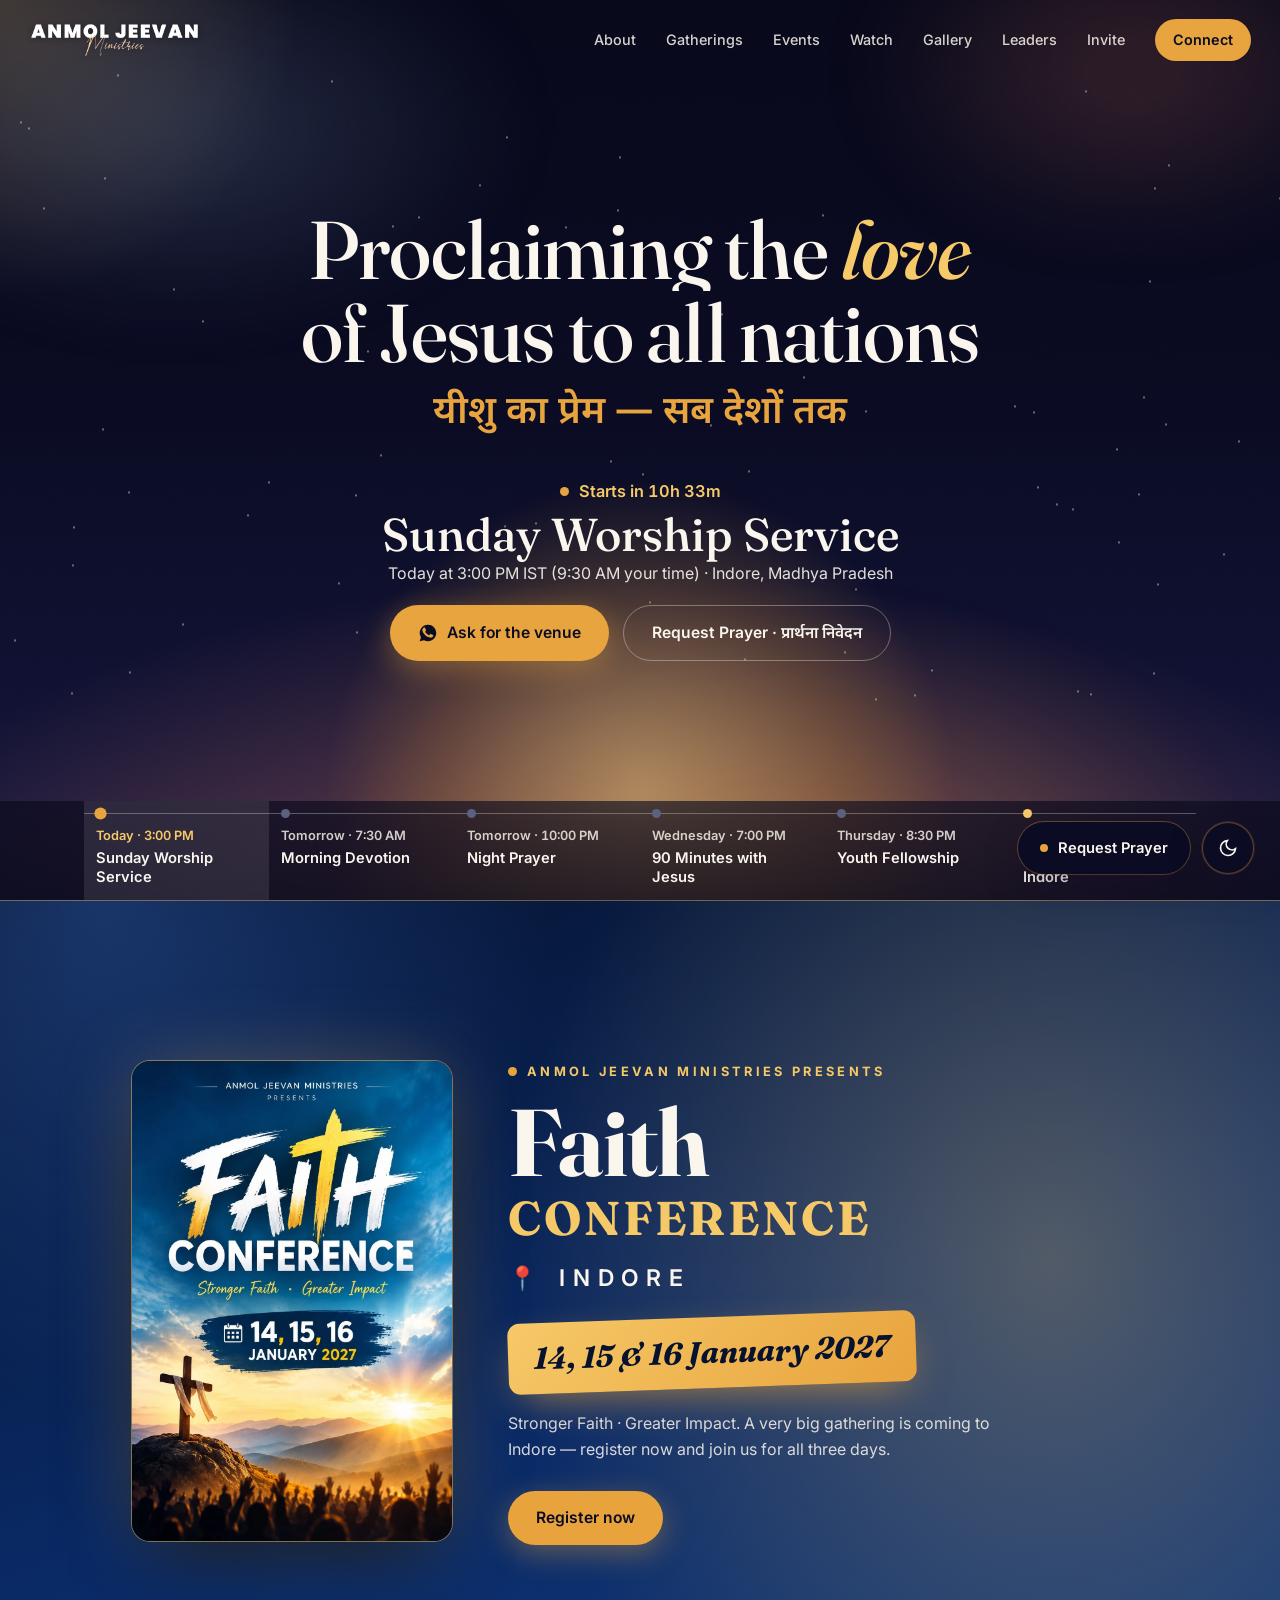
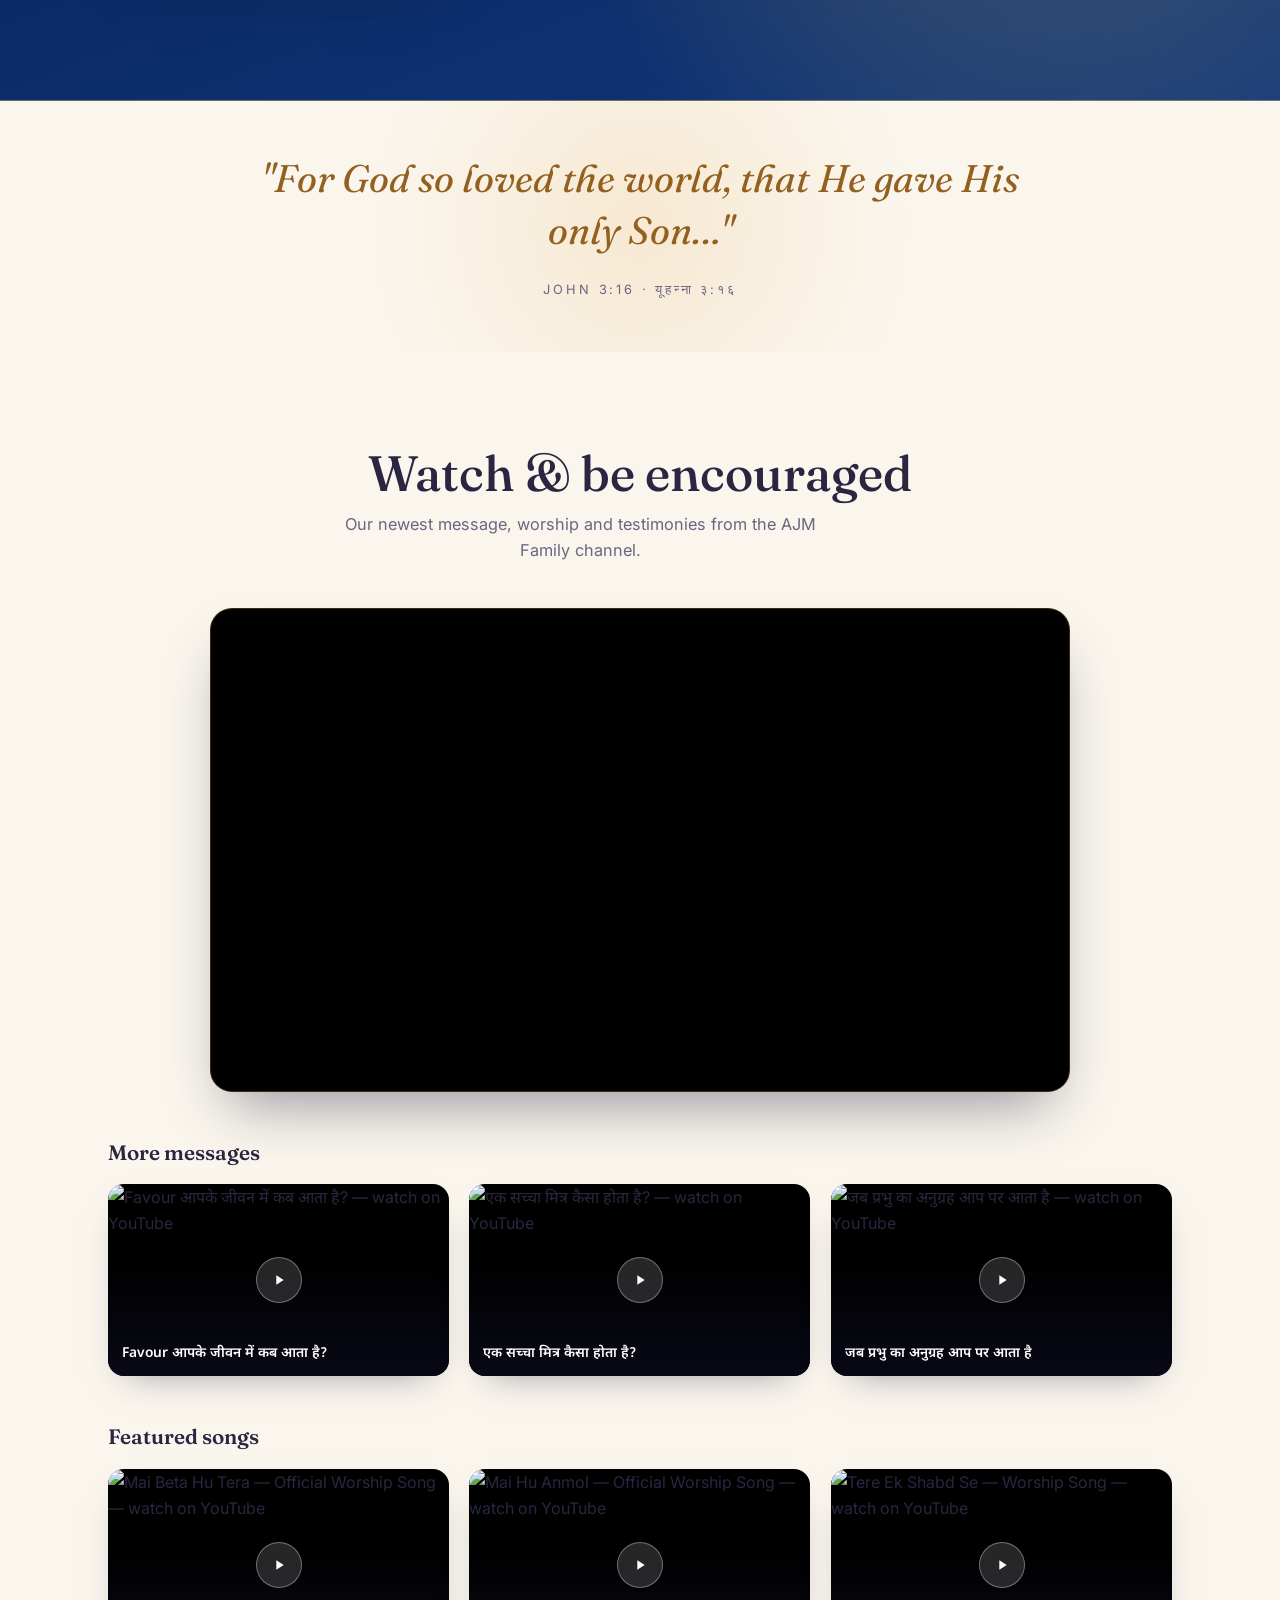
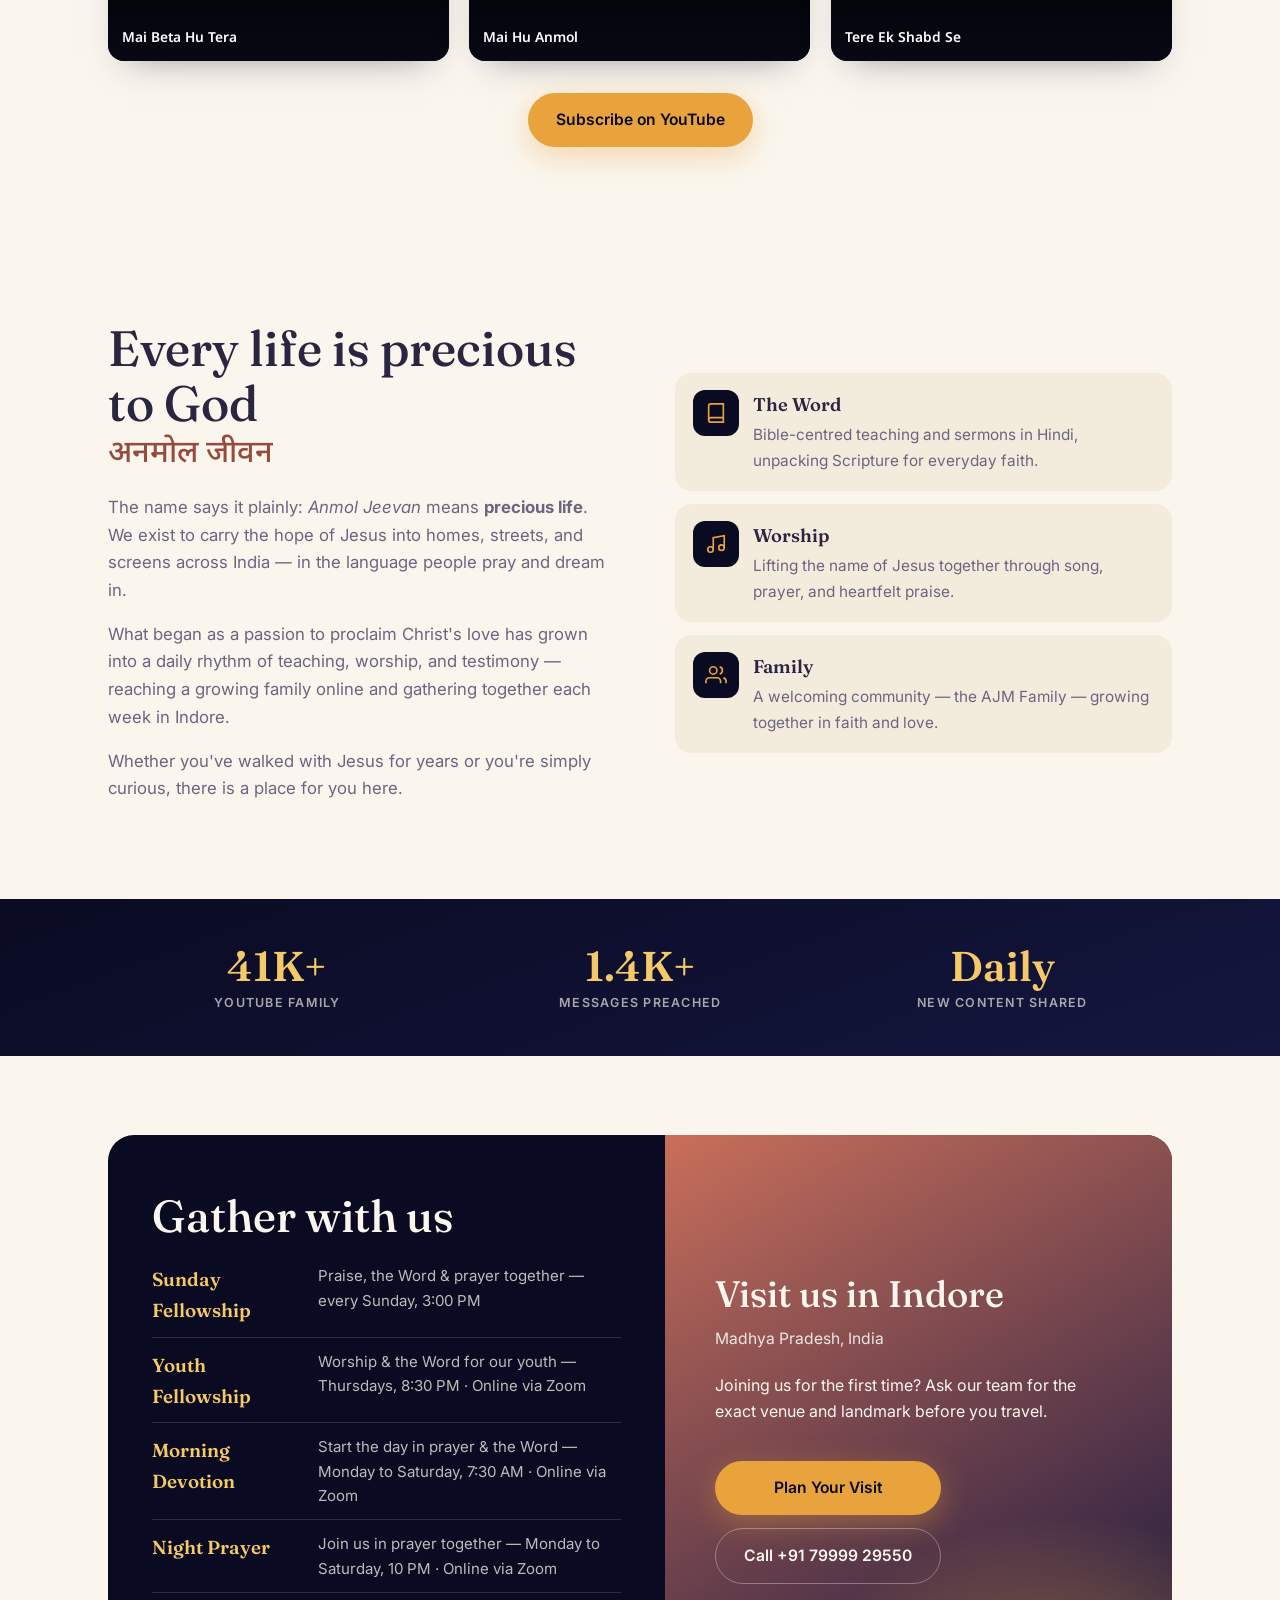
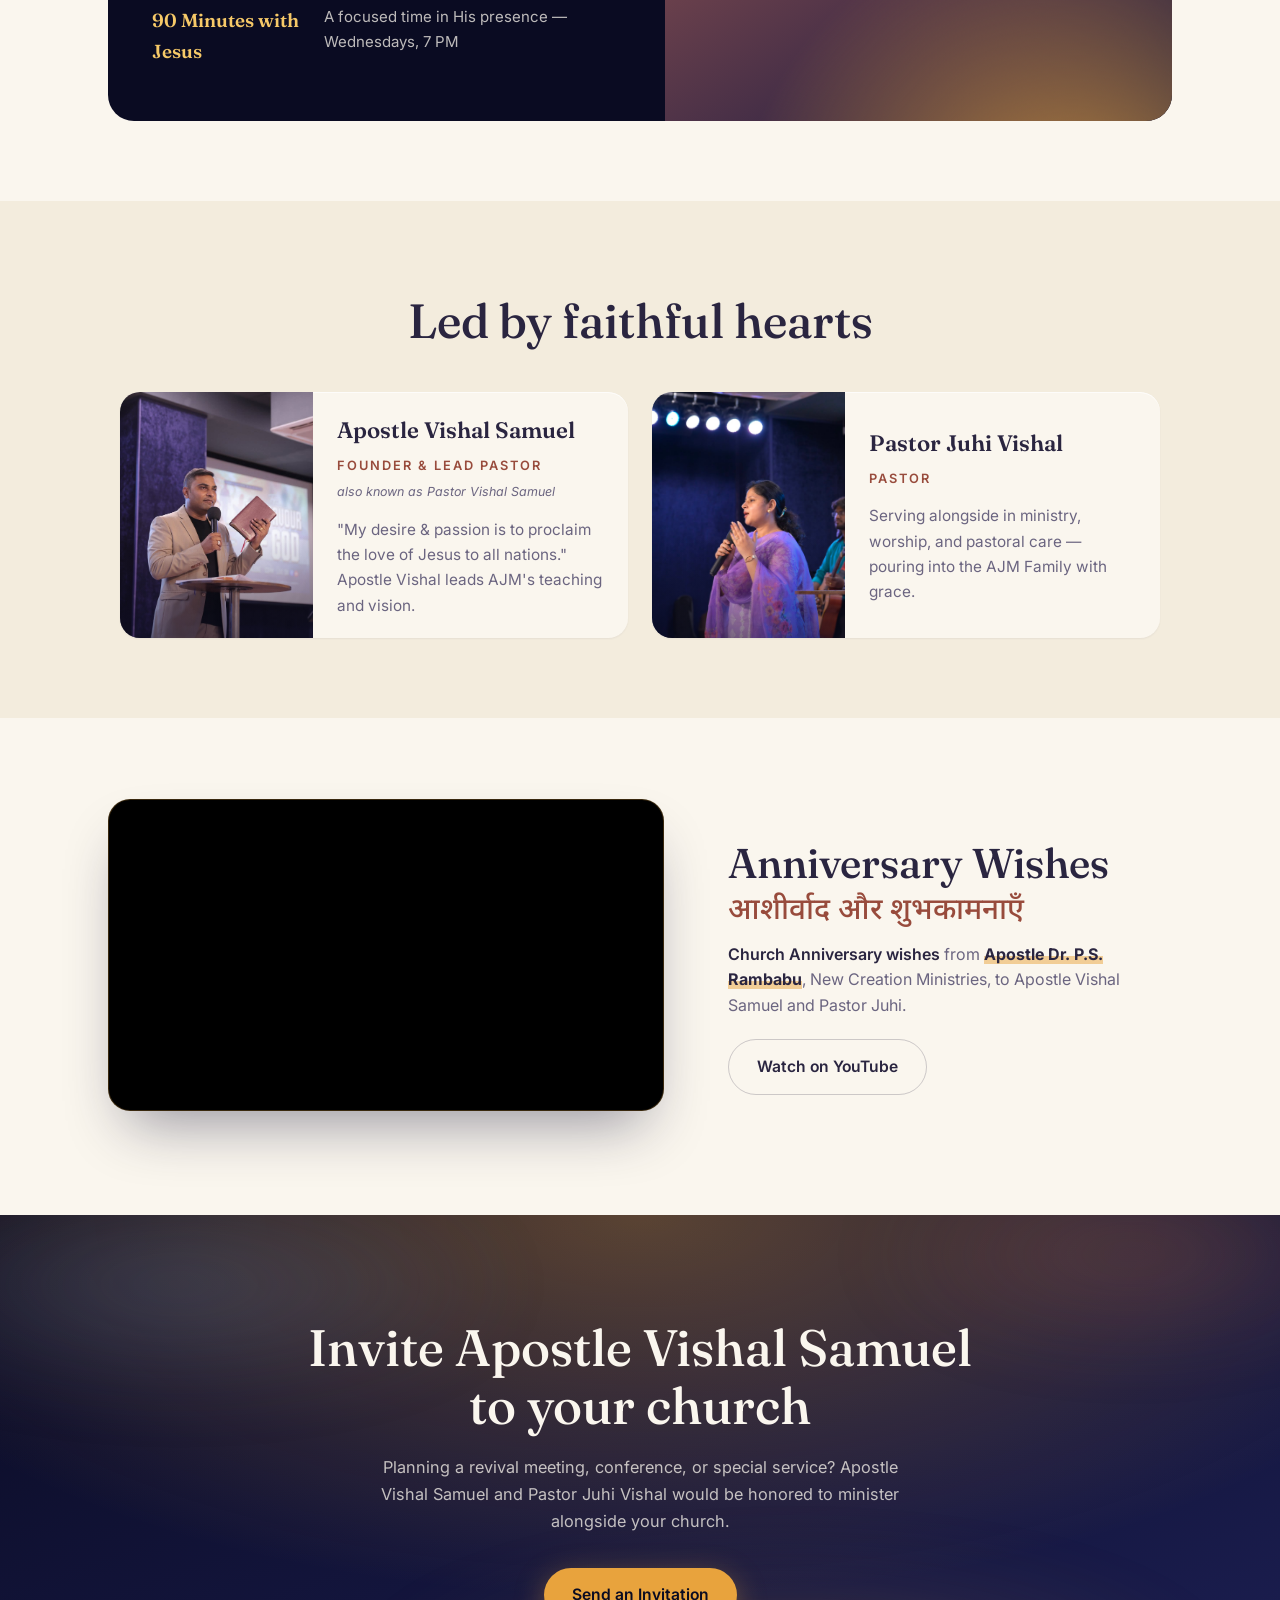
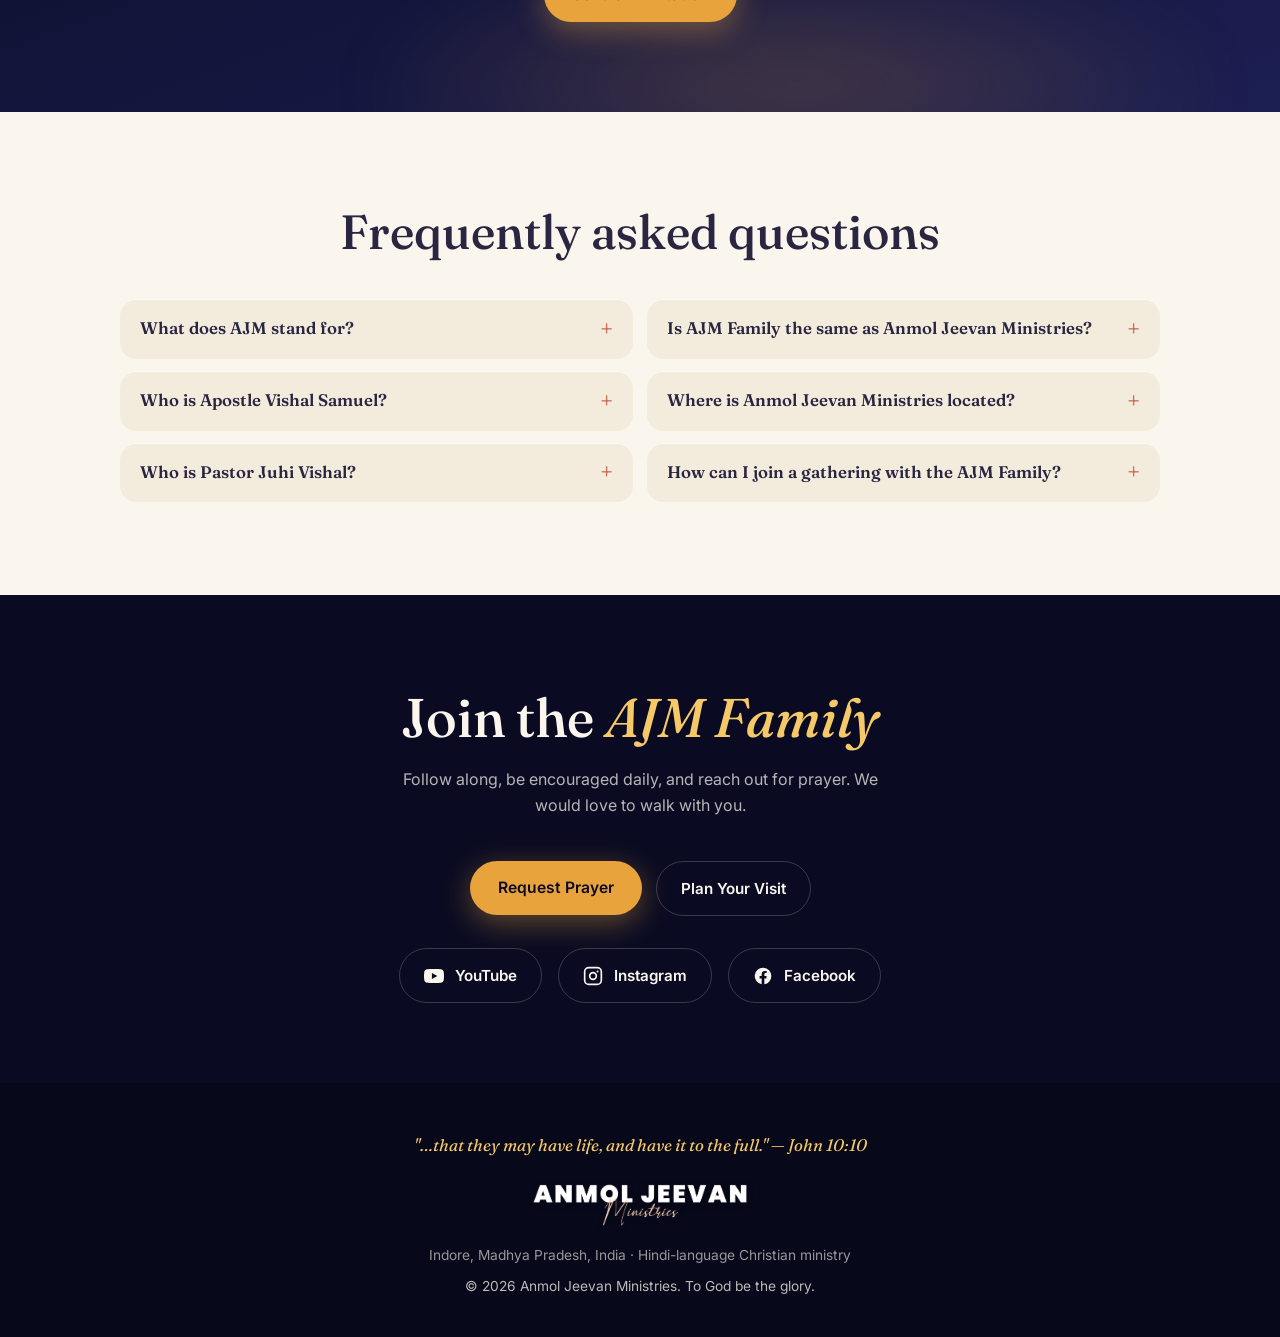
==== commit 066cb0fe: "Turn standalone underlined links into proper buttons Call on Events, Back to home on the Prayer Room" ====
--- a/index.html
+++ b/index.html
@@ -317,6 +317,9 @@
   .btn-ghost{border:1px solid rgba(250,246,238,.35);color:var(--cream)}
   .btn-ghost:hover{background:rgba(250,246,238,.1)}
   .btn-ghost:not(.jsmag):hover{transform:translateY(-3px) scale(1.02)}
+  .btn-ghost-dark{border:1px solid var(--hairline-2);color:var(--on-surface);background:transparent}
+  .btn-ghost-dark:hover{background:var(--hairline)}
+  .btn-ghost-dark:not(.jsmag):hover{transform:translateY(-3px) scale(1.02)}
   @keyframes rise{from{opacity:0;transform:translateY(28px)}to{opacity:1;transform:translateY(0)}}
   @keyframes lineUp{from{opacity:0;transform:translateY(115%)}to{opacity:1;transform:translateY(0)}}
 
@@ -439,9 +442,9 @@
   .blessing h2 .dev{display:block;color:var(--clay);font-size:clamp(1.24rem,2.79vw,1.86rem);margin-top:8px}
   .blessing-cap{color:var(--on-surface-muted);font-size:1rem;line-height:1.6}
   .blessing-cap strong{color:var(--on-surface);font-weight:600}
-  .blessing-cap .hl{color:var(--on-surface);font-weight:700;padding:0 4px;background:linear-gradient(transparent 58%,rgba(232,163,61,.5) 58%)}
+  .blessing-cap .hl{color:var(--on-surface);font-weight:700;background:linear-gradient(transparent 58%,rgba(232,163,61,.5) 58%)}
   /* who the message is from — the first thing you notice above the video */
-  .blessing-cap a{display:inline-block;margin-top:10px;color:var(--clay);font-weight:600;text-decoration:none;border-bottom:1px solid currentColor}
+  .blessing-link{margin-top:20px}
 
   /* leaders */
   .leaders{background:var(--surface-2)}
@@ -564,9 +567,9 @@
   }
   .paused-note{font-style:normal;color:#c0504d;font-weight:600}
   /* Readable text in both themes; decorative brand colors stay unchanged. */
-  .leader .role,.about h2 .dev,.blessing h2 .dev,.blessing-cap a,.faq-item p a{color:#984b3c}
+  .leader .role,.about h2 .dev,.blessing h2 .dev,.faq-item p a{color:#984b3c}
   .verse blockquote{color:#93601f}
-  :root[data-theme="dark"] .leader .role,:root[data-theme="dark"] .about h2 .dev,:root[data-theme="dark"] .blessing h2 .dev,:root[data-theme="dark"] .blessing-cap a,:root[data-theme="dark"] .faq-item p a{color:#efb29e}
+  :root[data-theme="dark"] .leader .role,:root[data-theme="dark"] .about h2 .dev,:root[data-theme="dark"] .blessing h2 .dev,:root[data-theme="dark"] .faq-item p a{color:#efb29e}
   :root[data-theme="dark"] .verse blockquote{color:var(--gold-soft)}
   nav .navlinks .btn,nav.scrolled .navlinks .btn{color:var(--night)!important}
   footer p:last-child{opacity:1!important;color:rgba(250,246,238,.75)}
@@ -817,7 +820,8 @@
     </div>
     <div>
       <h2>Anniversary Wishes<span class="dev">आशीर्वाद और शुभकामनाएँ</span></h2>
-      <p class="blessing-cap"><strong>Church Anniversary wishes</strong> from <span class="hl">Apostle Dr. P.S. Rambabu</span>, New Creation Ministries, to Apostle Vishal Samuel and Pastor Juhi.<br><a href="https://youtu.be/VBzm2YlUHCc" target="_blank" rel="noopener">Watch on YouTube</a></p>
+      <p class="blessing-cap"><strong>Church Anniversary wishes</strong> from <span class="hl">Apostle Dr. P.S. Rambabu</span>, New Creation Ministries, to Apostle Vishal Samuel and Pastor Juhi.</p>
+      <a class="btn-lg btn-ghost-dark blessing-link" href="https://youtu.be/VBzm2YlUHCc" target="_blank" rel="noopener">Watch on YouTube</a>
     </div>
   </div>
 </section>
--- a/css/visitor-care.css
+++ b/css/visitor-care.css
@@ -4,9 +4,7 @@
 #visit,#prayer,#book{scroll-margin-top:110px}
 .care-actions{display:flex;flex-wrap:wrap;gap:14px;align-items:center;margin-top:26px}
 .care-actions .btn-lg{min-height:48px;justify-content:center;text-align:center}
-.care-link{text-decoration:underline 1px color-mix(in srgb,currentColor 45%,transparent);text-underline-offset:6px;font-weight:500;transition:text-decoration-color .2s}
-.care-link:hover{text-decoration-color:currentColor}
-.care-actions a:focus-visible,.care-link:focus-visible,.visit-contact a:focus-visible{outline:3px solid var(--on-surface);outline-offset:5px}
+.care-actions a:focus-visible,.blessing-link:focus-visible,.visit-contact a:focus-visible{outline:3px solid var(--on-surface);outline-offset:5px}
 .connect .care-actions a:focus-visible{outline-color:var(--cream)}
 .hero-cta a:focus-visible{outline:3px solid var(--cream);outline-offset:5px}
 .nav-mobile-primary,.nav-mobile-more{display:none}
@@ -28,7 +26,6 @@
 .visit-contact{padding-top:4px}
 .visit-contact h3{font-size:1.6rem;font-weight:500;margin-bottom:12px}
 .visit-contact address{font-style:normal;line-height:1.7;margin-bottom:14px}
-.visit-phone{display:inline-flex;align-items:center;min-height:48px;margin-top:16px;font-weight:600;text-decoration:underline;text-underline-offset:4px}
 .prayer-section{background:var(--surface)}
 .prayer-invite{text-align:center}
 .prayer-invite p{max-width:48ch;margin:0 auto 24px;color:var(--on-surface-muted)}
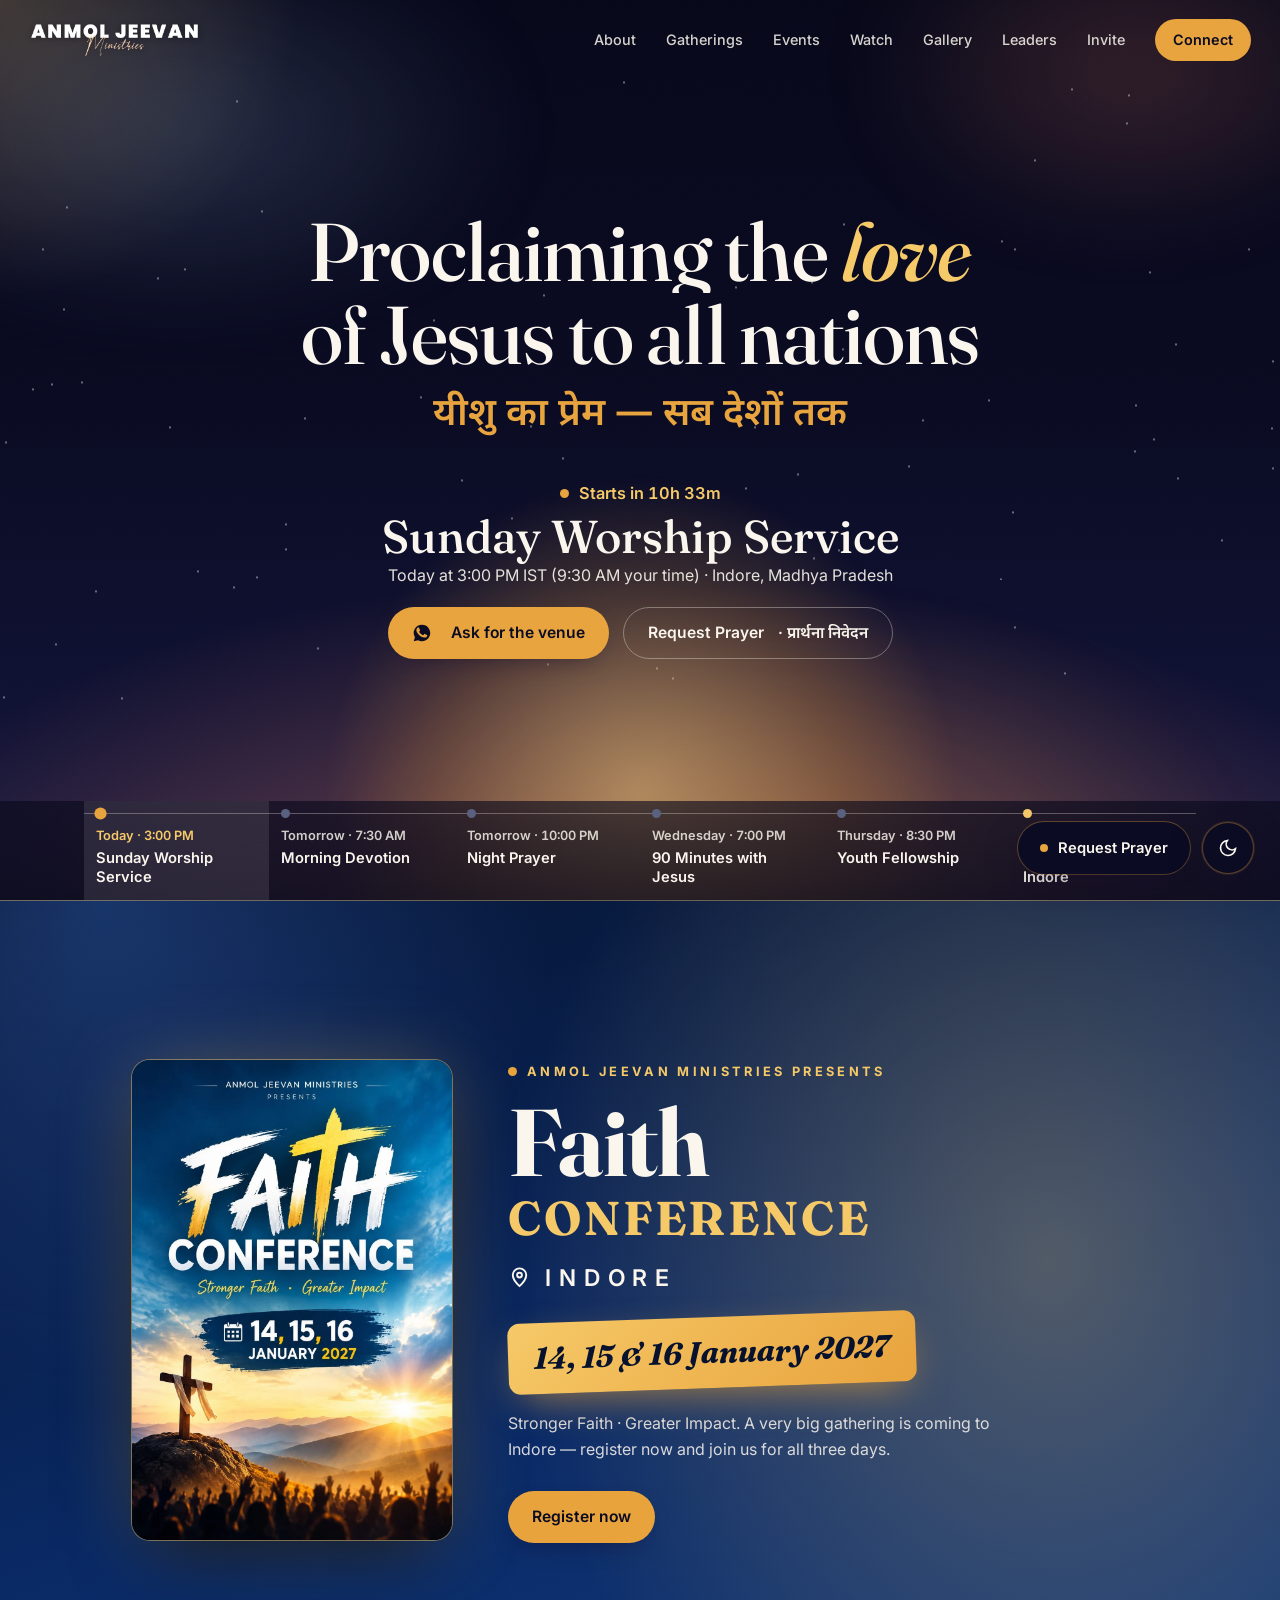
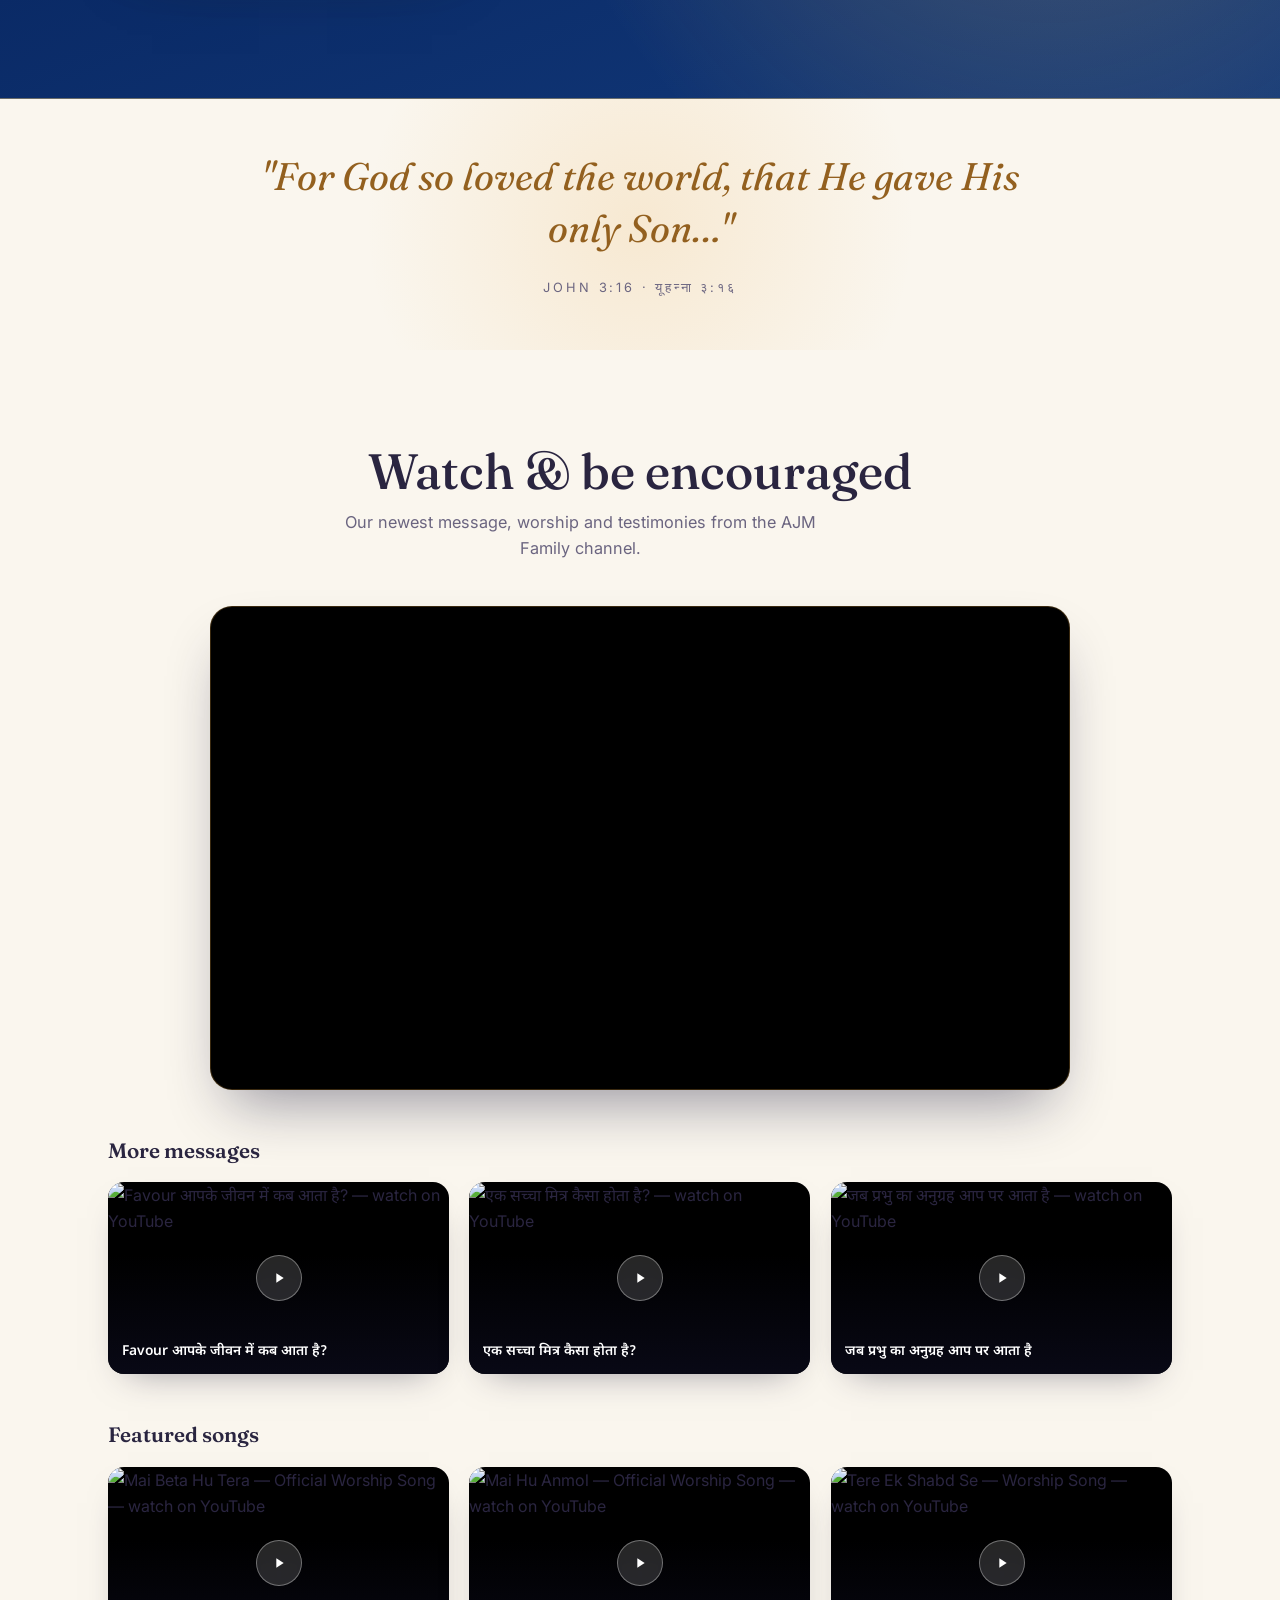
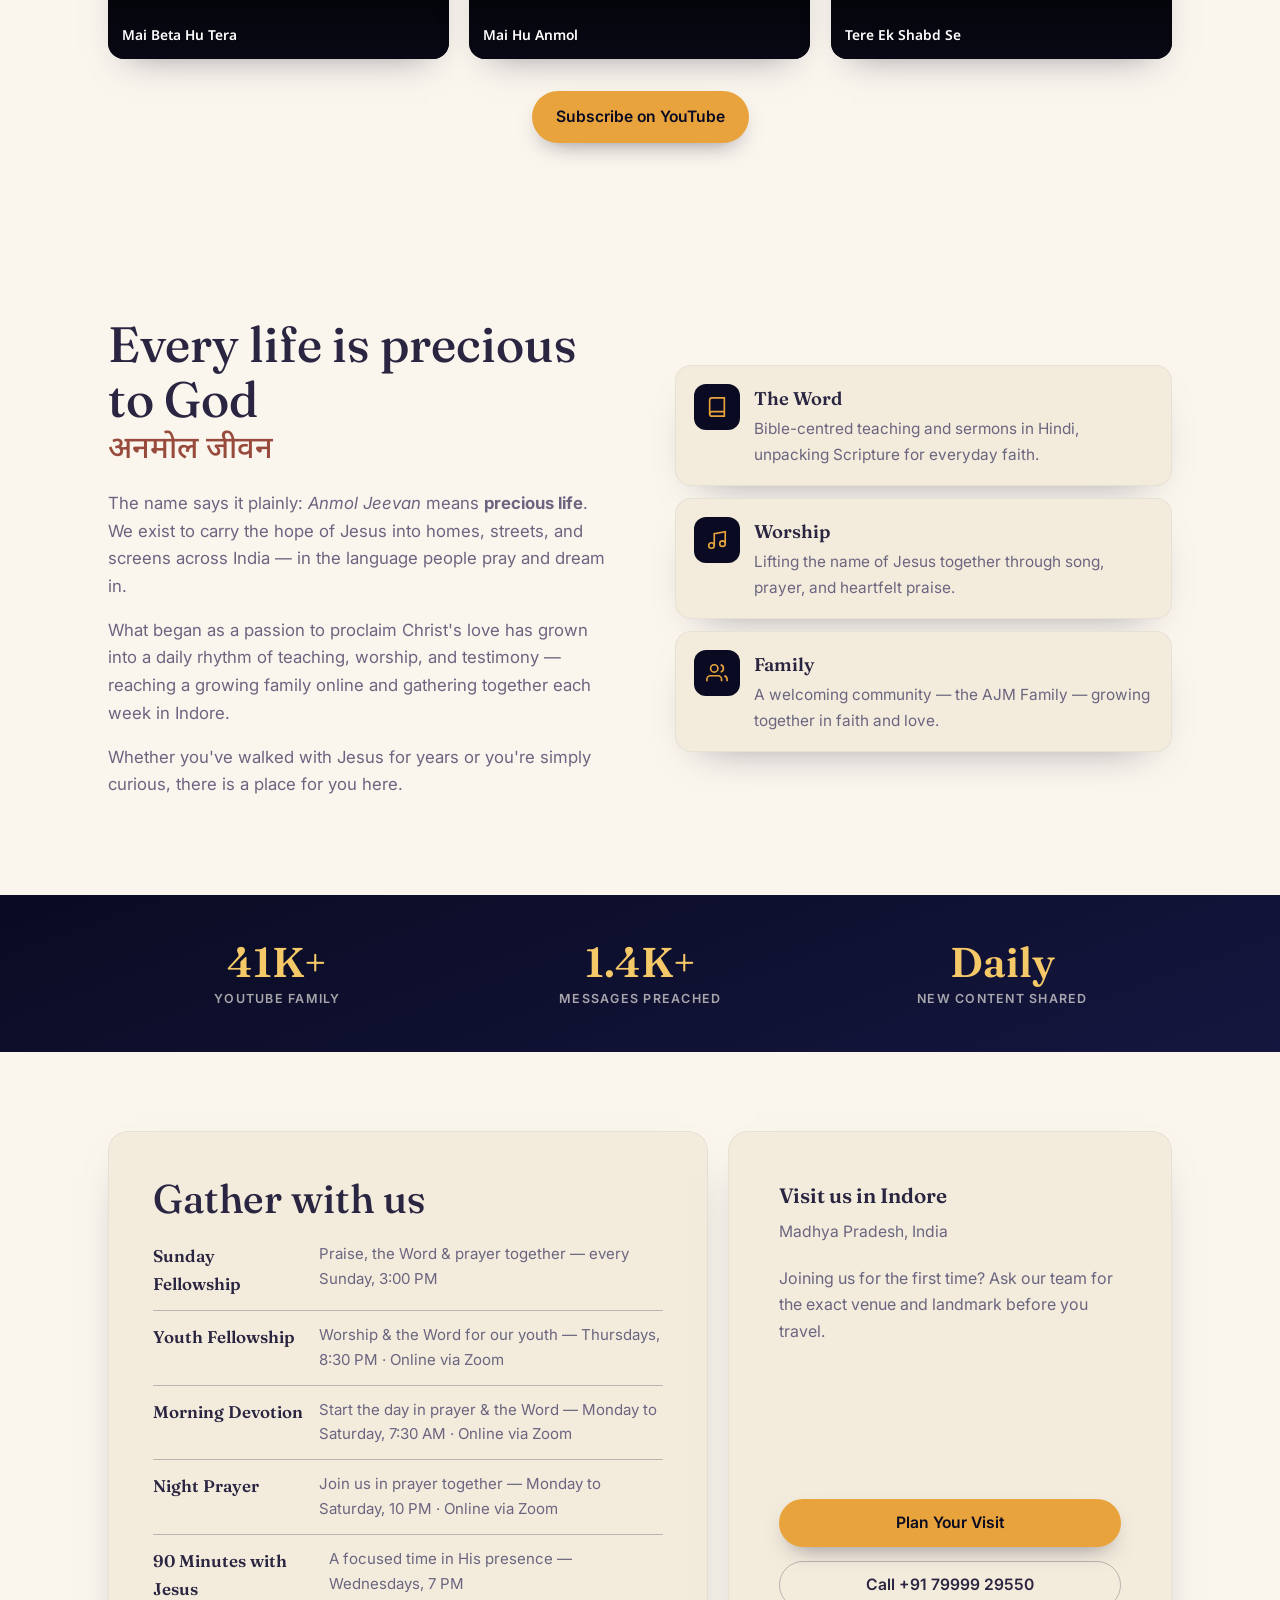
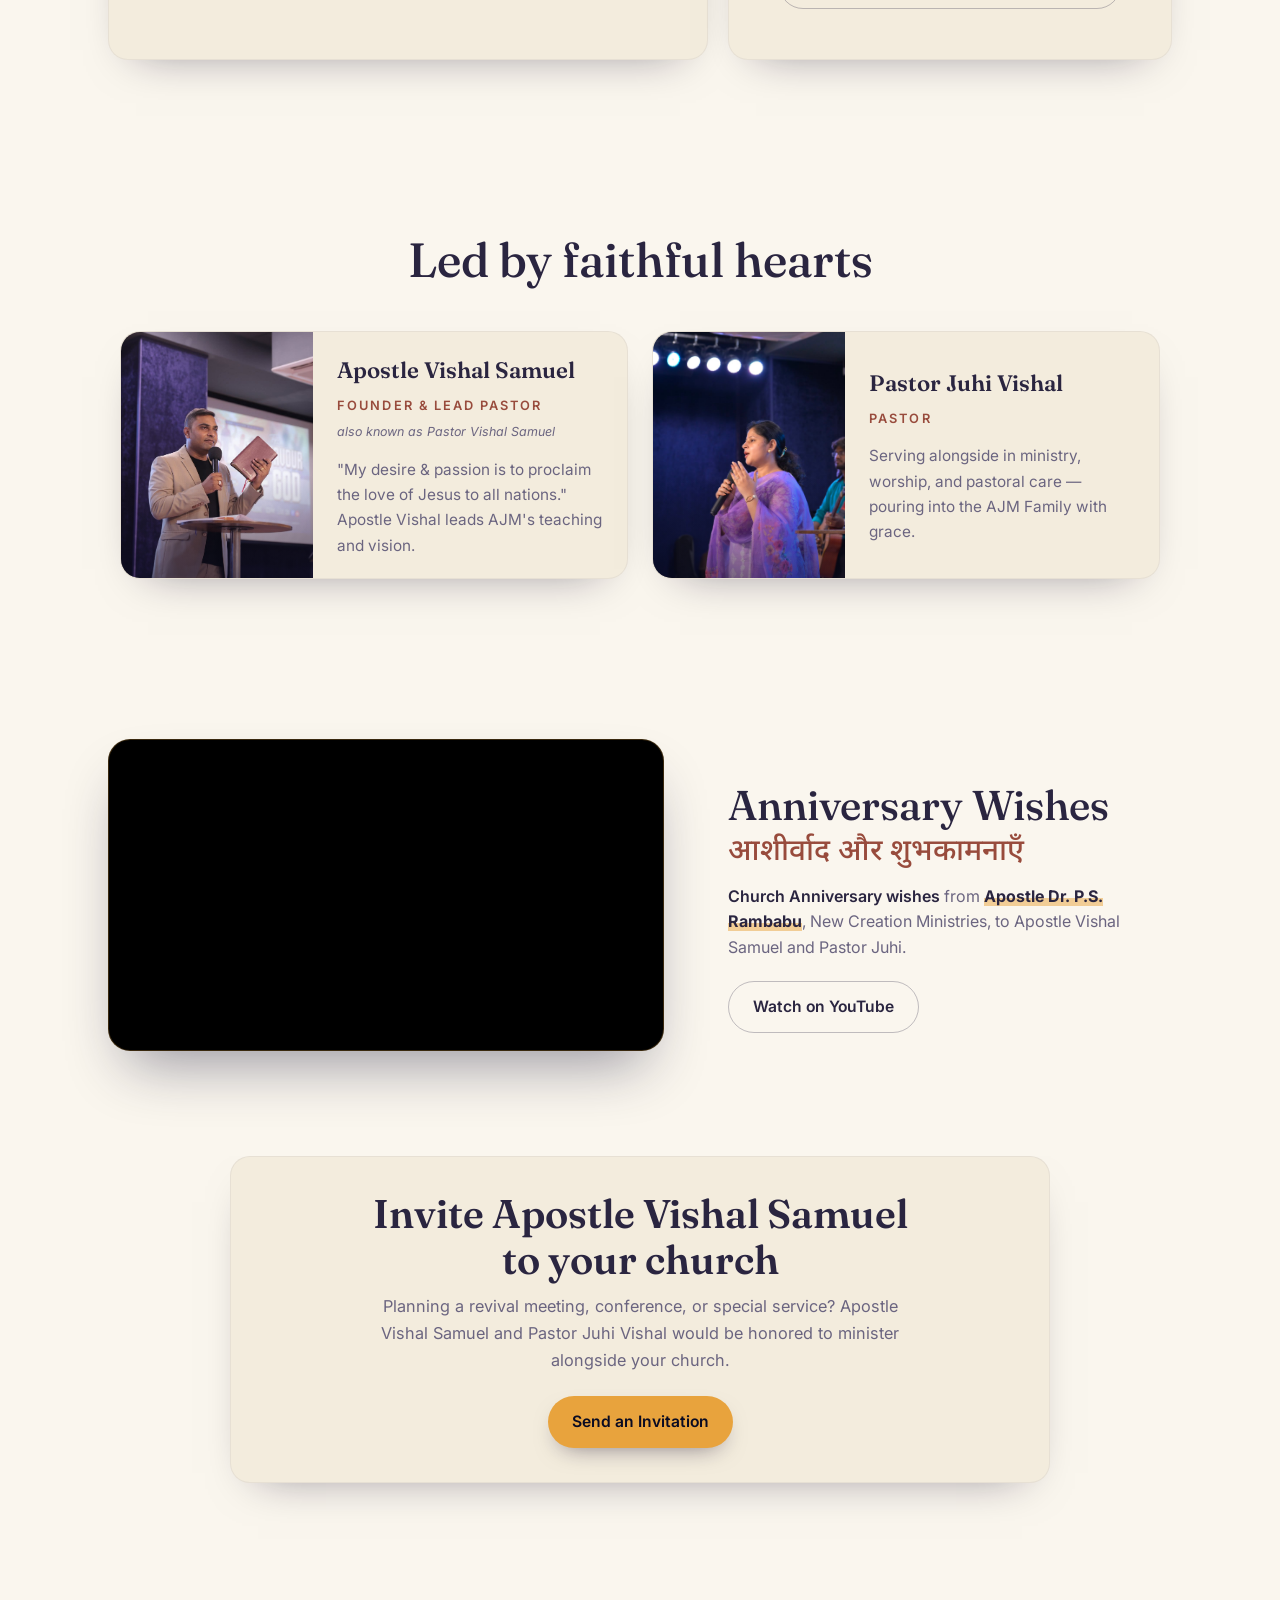
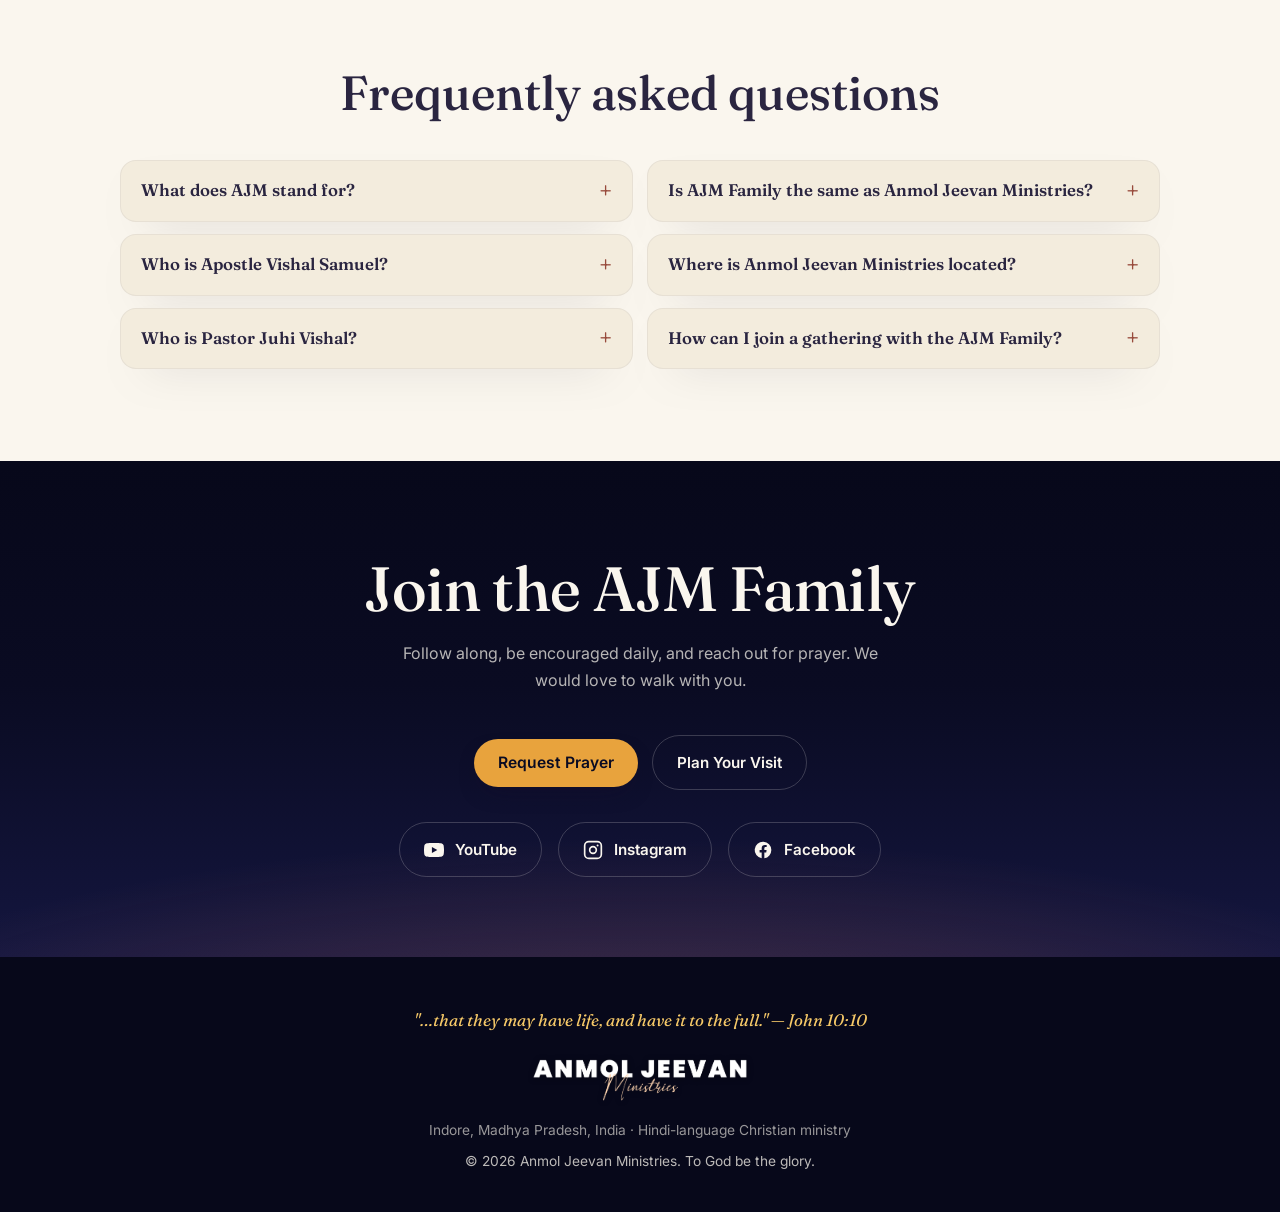
==== commit da1d9cbc: "Bring the Prayer Room design language to the whole site Add css/family.css as one shared layer: sky " ====
--- a/index.html
+++ b/index.html
@@ -578,6 +578,7 @@
 </style>
 <link rel="stylesheet" href="css/visitor-care.css">
 <link rel="stylesheet" href="css/open-door.css">
+<link rel="stylesheet" href="css/family.css">
 </head>
 <body>
 
@@ -650,7 +651,7 @@
     <div class="fc-copy">
       <span class="fc-kicker"><span class="dot"></span>Anmol Jeevan Ministries presents</span>
       <h2>Faith <em>Conference</em></h2>
-      <div class="fc-where"><span>📍</span> Indore</div>
+      <div class="fc-where"><svg viewBox="0 0 24 24" fill="none" stroke="currentColor" stroke-width="2" stroke-linecap="round" stroke-linejoin="round" aria-hidden="true"><path d="M12 21s7-6.2 7-11.5A7 7 0 0 0 5 9.5C5 14.8 12 21 12 21z"/><circle cx="12" cy="9.5" r="2.5"/></svg> Indore</div>
       <div class="fc-soon">14, 15 &amp; 16 January 2027</div>
       <p class="fc-text">Stronger Faith · Greater Impact. A very big gathering is coming to Indore — register now and join us for all three days.</p>
       <div class="fc-actions">
@@ -765,7 +766,7 @@
 <section id="service" class="reveal">
   <div class="wrap">
     <div class="service">
-      <div class="left">
+      <div class="left panel">
         <h2>Gather with us</h2>
         <div class="times">
           <div class="time-row"><span class="day">Sunday Fellowship</span><span class="det">Praise, the Word &amp; prayer together — every Sunday, 3:00 PM</span></div>
@@ -775,13 +776,13 @@
           <div class="time-row" style="border-bottom:0"><span class="day">90 Minutes with Jesus</span><span class="det">A focused time in His presence — Wednesdays, 7 PM<em class="paused-note" data-until="2026-10-14"> · paused on 30 Sep, 7 Oct &amp; 14 Oct — resumes soon</em></span></div>
         </div>
       </div>
-      <div class="right">
+      <div class="right panel">
         <h3>Visit us in Indore</h3>
         <div class="addr">Madhya Pradesh, India</div>
         <p class="visit-note">Joining us for the first time? Ask our team for the exact venue and landmark before you travel.</p>
         <div class="care-actions">
           <a href="events.html#visit" class="btn-lg btn-gold magnetic">Plan Your Visit</a>
-          <a href="tel:+917999929550" class="btn-lg btn-ghost">Call +91 79999 29550</a>
+          <a href="tel:+917999929550" class="btn-lg btn-ghost-dark">Call +91 79999 29550</a>
         </div>
       </div>
     </div>
@@ -827,11 +828,12 @@
 </section>
 
 <section class="invite-cta reveal" id="invite">
-  <div class="aurora"></div>
-  <div class="wrap invite-cta-inner">
+  <div class="wrap">
+   <div class="panel invite-cta-inner">
     <h2>Invite Apostle Vishal Samuel<br>to your church</h2>
     <p class="sub">Planning a revival meeting, conference, or special service? Apostle Vishal Samuel and Pastor Juhi Vishal would be honored to minister alongside your church.</p>
     <a href="invite.html" class="btn-lg btn-gold magnetic">Send an Invitation</a>
+   </div>
   </div>
 </section>
 
@@ -869,7 +871,7 @@
 
 <section class="connect reveal" id="connect">
   <div class="wrap">
-    <h2>Join the <em>AJM Family</em></h2>
+    <h2>Join the AJM Family</h2>
     <p class="sub">Follow along, be encouraged daily, and reach out for prayer. We would love to walk with you.</p>
     <div class="care-actions">
       <a href="prayer.html" class="btn-lg btn-gold">Request Prayer</a>
--- a/css/visitor-care.css
+++ b/css/visitor-care.css
@@ -7,7 +7,6 @@
 .care-actions a:focus-visible,.blessing-link:focus-visible,.visit-contact a:focus-visible{outline:3px solid var(--on-surface);outline-offset:5px}
 .connect .care-actions a:focus-visible{outline-color:var(--cream)}
 .hero-cta a:focus-visible{outline:3px solid var(--cream);outline-offset:5px}
-.nav-mobile-primary,.nav-mobile-more{display:none}
 .booking-privacy{max-width:58ch;margin:0 auto;color:rgba(250,246,238,.75);font-size:.88rem;line-height:1.6;text-align:center}
 .ehero .btn-ghost{border:1px solid rgba(250,246,238,.35);color:var(--cream)}
 .ehero .btn-ghost:hover{background:rgba(250,246,238,.1)}
@@ -31,16 +30,6 @@
 .prayer-invite p{max-width:48ch;margin:0 auto 24px;color:var(--on-surface-muted)}
 .connect .care-actions{justify-content:center;margin:0 0 32px}
 @media(max-width:860px){
-  .navlinks{visibility:hidden;gap:0;padding:76px 20px 20px;max-height:100dvh;overflow-y:auto;transition:transform .35s,visibility .35s}
-  .navlinks.open{visibility:visible}
-  .navlinks>.nav-full-link{display:none}
-  .nav-mobile-primary{display:flex;flex-direction:column;gap:4px;width:100%}
-  .nav-mobile-primary a{display:flex;align-items:center;min-height:44px;padding:8px 16px;border-radius:12px}
-  .nav-mobile-primary a:hover,.nav-mobile-primary a:focus-visible,.nav-mobile-more a:hover,.nav-mobile-more a:focus-visible{background:rgba(250,246,238,.1)}
-  .nav-mobile-more{display:block;width:100%;border-top:1px solid rgba(250,246,238,.18);margin-top:10px;padding-top:10px;color:var(--cream)}
-  .nav-mobile-more summary{min-height:44px;padding:10px 16px;cursor:pointer;font-weight:600}
-  .nav-mobile-more div{display:grid;grid-template-columns:repeat(2,minmax(0,1fr));gap:4px}
-  .nav-mobile-more a{display:flex;align-items:center;min-height:44px;padding:8px 12px;font-size:.96rem!important}
   .visit-layout{grid-template-columns:1fr;gap:36px}
   .visit-contact{padding-top:24px;border-top:1px solid var(--hairline-2)}
 }
--- a/css/family.css
+++ b/css/family.css
@@ -0,0 +1,211 @@
+/* One design language for the public pages, taken from the Prayer Room:
+   a night sky header, cream panels that rise into it, one gold action per view. */
+:root{--panel-edge:rgba(42,37,64,.06);--accent-text:#984b3c;--lift:clamp(70px,9svh,96px)}
+:root[data-theme="dark"]{--panel-edge:rgba(255,255,255,.1);--accent-text:#efb29e}
+:root:not(:has(.fc-hero)){--hairline-2:rgba(42,37,64,.28)}
+:root[data-theme="dark"]:not(:has(.fc-hero)){--hairline-2:rgba(255,255,255,.3)}
+:root:has(.fc-hero){--panel-edge:rgba(10,37,89,.1);--accent-text:var(--accent)}
+:root[data-theme="dark"]:has(.fc-hero){--panel-edge:rgba(255,255,255,.14)}
+
+/* the menu is the same on every page */
+.nav-mobile-primary,.nav-mobile-more{display:none}
+@media(max-width:860px){
+  .navlinks{visibility:hidden;gap:0;padding:76px 20px 20px;max-height:100dvh;overflow-y:auto;transition:transform .35s,visibility .35s}
+  .navlinks.open{visibility:visible}
+  .navlinks>.nav-full-link{display:none}
+  .nav-mobile-primary{display:flex;flex-direction:column;gap:4px;width:100%}
+  .nav-mobile-primary a{display:flex;align-items:center;min-height:44px;padding:8px 16px;border-radius:12px}
+  .nav-mobile-primary a:hover,.nav-mobile-primary a:focus-visible,.nav-mobile-more a:hover,.nav-mobile-more a:focus-visible{background:rgba(250,246,238,.1)}
+  .nav-mobile-more{display:block;width:100%;border-top:1px solid rgba(250,246,238,.18);margin-top:10px;padding-top:10px;color:var(--cream)}
+  .nav-mobile-more summary{min-height:44px;padding:10px 16px;cursor:pointer;font-weight:600}
+  .nav-mobile-more div{display:grid;grid-template-columns:repeat(2,minmax(0,1fr));gap:4px}
+  .nav-mobile-more a{display:flex;align-items:center;min-height:44px;padding:8px 12px;font-size:.96rem!important}
+}
+
+/* sky header */
+.fam-sky{position:relative;display:block;min-height:0;overflow:hidden;color:var(--cream);text-align:center;
+  padding:clamp(112px,15svh,150px) 0 clamp(110px,14svh,140px);
+  background:radial-gradient(120% 90% at 50% 130%,rgba(232,163,61,.55) 0%,rgba(201,111,90,.25) 30%,transparent 60%),linear-gradient(180deg,#07081a 0%,var(--night) 45%,var(--night-2) 100%)}
+.fam-sky .aurora{display:none}
+.fam-sky-inner{position:relative;z-index:2;max-width:760px;margin:0 auto;padding:0 28px}
+.fam-sky h1{margin:0;text-wrap:balance;font-size:clamp(2.2rem,5.4vw,3.9rem);font-weight:500;line-height:1.08;letter-spacing:-.01em}
+.fam-sky .hindi{margin:10px 0 0;font-weight:600;font-size:clamp(1.1rem,2.4vw,1.45rem);line-height:1.4;color:var(--gold-soft)}
+.fam-sky .lead{max-width:560px;margin:14px auto 0;font-size:1.04rem;color:rgba(250,246,238,.9);text-wrap:balance}
+
+/* panels rise into the sky */
+.fam-main{position:relative;z-index:3;margin-top:calc(var(--lift)*-1);padding-bottom:clamp(56px,6.5vw,80px)}
+.fam-main section:not(.panel){padding:0;background:none}
+.fam-main>section{margin-top:20px}
+.fam-grid{display:grid;grid-template-columns:minmax(0,1.35fr) minmax(0,1fr);gap:20px;align-items:start}
+.fam-fill{align-items:stretch}
+.fam-fill:not(:has(>:nth-child(2))){grid-template-columns:minmax(0,1fr)}
+.fam-col{display:grid;gap:20px;min-width:0}
+.panel{background:var(--surface-2);border-radius:20px;padding:clamp(22px,3vw,34px) clamp(20px,3vw,36px);border:1px solid var(--panel-edge);box-shadow:0 18px 44px -28px rgba(20,10,40,.5)}
+.panel h2{font-size:1.3rem;font-weight:600;line-height:1.3;margin:0 0 10px}
+.panel p{color:var(--on-surface-muted)}
+
+/* buttons */
+.btn-lg{min-height:52px;padding:12px 24px;gap:10px;text-align:center;line-height:1.3}
+.btn-lg:hover{transform:translateY(-2px)}
+.btn-gold{background:var(--gold);color:var(--night);box-shadow:0 10px 24px -12px rgba(20,10,40,.55)}
+.btn-gold:hover{background:var(--gold-soft);box-shadow:0 10px 24px -12px rgba(20,10,40,.55)}
+.btn-gold:not(.jsmag):hover,.btn-ghost-dark:not(.jsmag):hover{transform:translateY(-2px)}
+.btn-ghost-dark{border:1px solid var(--hairline-2);color:var(--on-surface);background:transparent}
+.fam-actions{display:flex;flex-wrap:wrap;gap:12px;margin-top:20px}
+.fam-actions-center{justify-content:center}
+
+/* Events: gatherings as rows in one panel */
+.fam-list{display:flex;flex-direction:column}
+.fam-list h2{margin-bottom:6px}
+.fam-list .event-grid{display:flex;flex-direction:column;justify-content:space-between;gap:0;flex:1;opacity:1}
+.fam-list .event-card{display:grid;grid-template-columns:112px minmax(0,1fr) auto;align-items:center;gap:18px;padding:20px 0;background:none;border:0;border-radius:0;box-shadow:none;border-bottom:1px solid var(--hairline-2);color:inherit}
+.fam-list .event-card:last-child{border-bottom:0;padding-bottom:0}
+.fam-list .date-badge{width:auto;padding:10px 8px;background:var(--surface);border:1px solid var(--hairline-2);border-radius:12px;color:var(--on-surface)}
+.fam-list .date-badge .dow{font-size:.74rem;font-weight:600;letter-spacing:0;text-transform:none;color:var(--accent-text)}
+.fam-list .date-badge .time{font-size:.96rem;margin-top:1px}
+.fam-list .info{min-width:0}
+.fam-list .event-card h3{font-size:1.14rem;font-weight:600;line-height:1.3;margin-bottom:3px;color:inherit}
+.fam-list .event-card p{margin-bottom:4px;font-size:.94rem;color:var(--on-surface-muted)}
+.fam-list .event-card.is-notice{grid-template-columns:minmax(0,1fr)}
+.fam-list .event-card.is-notice .event-photo{width:100%;max-width:220px;border-radius:12px}
+.fam-list .btn-lg{min-height:48px;padding:10px 18px;font-size:.92rem;white-space:nowrap}
+.meta{display:flex;align-items:center;gap:6px;color:var(--on-surface-muted);font-size:.86rem}
+.meta svg{width:15px;height:15px;flex:none;color:var(--accent-text)}
+.fam-feature{display:flex;flex-direction:column;gap:16px}
+.fam-feature-text{display:flex;flex-direction:column;flex:1}
+.fam-feature-img{display:block;width:100%;height:auto;border-radius:12px}
+.fam-feature h2{margin-bottom:2px}
+.fam-date{font-weight:600;color:var(--accent-text)!important;margin-bottom:8px}
+.fam-feature .meta{margin-top:8px}
+.fam-feature .btn-lg{width:100%;margin-top:auto}
+.fam-feature .meta{margin-bottom:16px}
+.prayer-section .btn-lg{width:100%;margin-top:16px}
+.prayer-section.panel{background:var(--surface-2);text-align:left;padding-top:clamp(22px,3vw,34px);padding-bottom:clamp(22px,3vw,34px)}
+.prayer-section .care-hindi{margin-top:2px;font-size:1rem;font-weight:500;color:var(--accent-text)}
+.prayer-section p{margin:0}
+
+/* Events: visit and booking */
+.fam-main .visit-layout{grid-template-columns:repeat(3,minmax(0,1fr));gap:20px;align-items:stretch}
+.fam-main .visit-layout>.panel{display:flex;flex-direction:column}
+.fam-main .visit-layout .care-actions{margin-top:auto;padding-top:20px;flex-direction:column;align-items:stretch}
+.fam-main .visit-layout .care-actions .btn-lg{width:100%}
+.fam-main .visit-layout .prayer-section .btn-lg{margin-top:auto}
+.fam-main .visit-layout .prayer-section p{margin-bottom:20px}
+.fam-main .visit-section h2{font-size:1.3rem;font-weight:600;line-height:1.3;margin:0 0 10px}
+.fam-main .visit-section .care-hindi{margin-top:2px;font-size:1rem;font-weight:500;color:var(--accent-text)}
+.fam-main .visit-contact{padding-top:clamp(22px,3vw,34px);border-top:1px solid var(--panel-edge)}
+.fam-main .visit-contact h3{font-size:1.3rem;font-weight:600;line-height:1.3}
+.fam-main .visit-schedule{margin-top:18px;gap:0}
+.fam-main .visit-schedule div{padding:10px 0}
+.fam-main .visit-schedule dt{font-family:'Fraunces',serif;font-size:1.06rem}
+.fam-form{max-width:760px;margin:0 auto}
+.fam-main .book{color:var(--on-surface)}
+.fam-main .book-head{max-width:none;text-align:left}
+.fam-main .book-head h2{font-size:clamp(1.8rem,4vw,2.5rem);font-weight:500;line-height:1.15;margin:0 0 8px}
+.fam-main .book-head .sub{color:var(--on-surface-muted)}
+.fam-main .book-form{max-width:none;margin:22px 0 0;gap:16px}
+.fam-main .book-form label{gap:7px;font-size:.92rem;letter-spacing:0;color:var(--on-surface)}
+.fam-main .book-form .opt{color:var(--on-surface-muted)}
+.fam-main .book-form input,.fam-main .book-form select,.fam-main .book-form textarea{min-width:0;width:100%;background-color:var(--surface);border:1px solid var(--hairline-2);border-radius:12px;color:var(--on-surface);font-size:1rem}
+.fam-main .book-form input::placeholder,.fam-main .book-form textarea::placeholder{color:var(--on-surface-muted)}
+.fam-main .book-form input:focus,.fam-main .book-form select:focus,.fam-main .book-form textarea:focus{background-color:var(--surface);border-color:var(--gold-deep);box-shadow:0 0 0 3px rgba(232,163,61,.25)}
+.fam-main .book-form button{align-self:stretch;min-height:56px;margin-top:0;font-size:1.04rem}
+.fam-main .booking-privacy{max-width:none;margin:0;font-size:.86rem;line-height:1.5;text-align:left;color:var(--on-surface-muted)}
+.fam-main .book-success{margin:22px auto 0}
+.fam-main .book-success .check{color:var(--accent-text)}
+.fam-main .book-success p{color:var(--on-surface-muted)}
+.fam-main .book-again-btn{min-height:48px;border:1px solid var(--hairline-2);color:var(--on-surface)}
+.fam-main .book-again-btn:hover{border-color:var(--hairline-2);background:var(--hairline);color:var(--on-surface)}
+.fam-main .book-alt{margin-top:22px;padding-top:20px;border-top:1px solid var(--hairline-2)}
+.fam-main .book-alt p{color:var(--on-surface-muted);margin-bottom:10px}
+.fam-main .wa-link{min-height:48px;color:var(--on-surface);border:1px solid var(--hairline-2);border-radius:100px}
+.fam-main .wa-link:hover{background:var(--hairline);border-color:var(--hairline-2)}
+.fam-main .wa-link svg{color:#128c4b}
+:root[data-theme="dark"] .fam-main .wa-link svg{color:#4ade80}
+
+/* Invite: the form panels rise into the sky */
+.ihero~.fam-main .invite-form{max-width:820px;gap:20px}
+.ihero~.fam-main .invite-panel,.ihero~.fam-main .invite-success{background:var(--surface-2);border-radius:20px;padding:clamp(22px,3vw,34px) clamp(20px,3vw,36px);border:1px solid var(--panel-edge);box-shadow:0 18px 44px -28px rgba(20,10,40,.5)}
+.ihero~.fam-main .invite-panel input,.ihero~.fam-main .invite-panel select,.ihero~.fam-main .invite-panel textarea{background-color:var(--surface);border:1px solid var(--hairline-2);border-radius:12px;color:var(--on-surface);font-size:1rem}
+.ihero~.fam-main .invite-panel input::placeholder,.ihero~.fam-main .invite-panel textarea::placeholder{opacity:1}
+.ihero~.fam-main .invite-panel input:focus,.ihero~.fam-main .invite-panel select:focus,.ihero~.fam-main .invite-panel textarea:focus{border-color:var(--gold-deep);box-shadow:0 0 0 3px rgba(232,163,61,.25)}
+.ihero~.fam-main .invite-panel .field-row{margin-bottom:20px}
+.ihero~.fam-main .invite-panel .field-row:last-child{margin-bottom:0}
+.ihero~.fam-main .invite-panel label{font-size:.92rem}
+.ihero~.fam-main .invite-panel label .req{color:var(--accent-text)}
+.ihero~.fam-main .invite-panel .hint{font-size:.84rem}
+.ihero~.fam-main .invite-note a{color:var(--accent-text);text-decoration:underline;text-underline-offset:2px}
+.ihero~.fam-main .invite-submit-row .btn-lg{width:100%;min-height:56px;font-size:1.04rem}
+
+/* Women's Meet */
+:root:has(.whero){--rose:var(--gold);--rose-deep:var(--gold-deep)}
+.whero .tagline{margin:10px 0 0;font-family:'Fraunces',serif;font-style:italic;font-size:clamp(1.1rem,2.4vw,1.45rem);color:var(--gold-soft)}
+.fam-poster{display:block;width:100%;height:auto;border-radius:12px}
+.fam-main .details{display:flex;flex-wrap:wrap;gap:8px;margin-top:18px}
+.fam-main .chip{display:inline-flex;align-items:center;gap:8px;min-height:44px;padding:8px 14px;border:1px solid var(--hairline-2);border-radius:100px;background:var(--surface);font-size:.9rem;font-weight:500}
+.fam-main .chip svg{width:16px;height:16px;flex:none;color:var(--accent-text)}
+.fam-poster-panel{display:flex;align-items:center}
+.fam-thanks h3{margin:18px 0 6px;font-size:1.06rem;font-weight:600}
+
+/* Gallery keeps its collage; the header above it reads clearly */
+.ghero h1{letter-spacing:-.01em}
+.ghero .hindi{color:var(--gold-soft)}
+.ghero .ghero-sub{font-size:.92rem;color:rgba(250,246,238,.9)}
+@media(min-width:861px){.ghero{padding-bottom:52px;background:linear-gradient(180deg,#07081a 0%,#07081a 84%,rgba(7,8,26,0) 100%)}}
+
+/* Home */
+.pillar,.leader,.faq-item{border:1px solid var(--panel-edge);box-shadow:0 18px 44px -28px rgba(20,10,40,.5)}
+.pillar:hover,.leader:hover{transform:translateY(-2px);box-shadow:0 18px 44px -28px rgba(20,10,40,.5)}
+.leader{background:var(--surface-2)}
+.leaders{background:var(--surface)}
+.about h2 .dev,.blessing h2 .dev,.faq-item summary::after,.faq-item p a{color:var(--accent-text)}
+#service .service{display:grid;grid-template-columns:minmax(0,1.35fr) minmax(0,1fr);gap:20px;background:none;color:var(--on-surface);border-radius:0;overflow:visible;box-shadow:none}
+#service .service .left h2{font-size:clamp(1.8rem,4vw,2.5rem);font-weight:500;line-height:1.15;margin:0 0 8px}
+#service .service .times{gap:0;margin-top:0}
+#service .service .time-row{gap:16px;padding:12px 0;border-bottom:1px solid var(--hairline-2)}
+#service .service .time-row .day{color:var(--on-surface);font-size:1.06rem}
+#service .service .time-row .det{color:var(--on-surface-muted)}
+#service .service .right{display:flex;flex-direction:column;justify-content:flex-start;background:var(--surface-2);color:var(--on-surface);text-align:left}
+#service .service .right h3{font-size:1.3rem;font-weight:600;line-height:1.3}
+#service .service .right .addr{color:var(--on-surface-muted)}
+#service .service .right .visit-note{color:var(--on-surface-muted);margin-top:10px}
+#service .service .right .care-actions{width:100%;margin-top:auto;padding-top:20px}
+.fc-where svg{width:1em;height:1em;vertical-align:-.12em}
+.invite-cta{background:var(--surface);color:var(--on-surface);padding-top:0}
+.invite-cta .panel{max-width:820px;margin:0 auto}
+.invite-cta h2{font-size:clamp(1.8rem,4vw,2.5rem);line-height:1.15;margin:0 0 10px}
+.invite-cta .sub{margin:0 auto 22px;color:var(--on-surface-muted)}
+.connect{background:radial-gradient(120% 90% at 50% 130%,rgba(232,163,61,.4) 0%,rgba(201,111,90,.18) 30%,transparent 60%),linear-gradient(180deg,#07081a 0%,var(--night) 45%,var(--night-2) 100%)}
+.connect h2{font-size:clamp(2.2rem,5.4vw,3.9rem);letter-spacing:-.01em}
+
+/* Faith Conference keeps its poster colours and hero; its form matches the panels */
+.fc-register .invite-form,.fc-register .invite-success{border:1px solid var(--panel-edge);border-radius:20px;box-shadow:0 18px 44px -28px rgba(20,10,40,.5)}
+.fc-register .invite-panel input,.fc-register .invite-panel textarea,.fc-register .fc-days label{border-radius:12px}
+.fc-photos-head a,.fc-copy,.invite-again-btn{min-height:48px}
+
+@media(max-width:900px){
+  .fam-grid{grid-template-columns:minmax(0,1fr)}
+  .fam-col{display:contents}
+  .fam-feature{order:-1}
+  #service .service{grid-template-columns:minmax(0,1fr)}
+}
+@media(max-width:1000px){
+  .fam-main .visit-layout{grid-template-columns:minmax(0,1fr)}
+}
+@media(max-width:600px){
+  .fam-sky{padding-left:20px;padding-right:20px}
+  .fam-sky-inner{padding:0 4px}
+  .fam-sky h1{font-size:clamp(2rem,8.6vw,3rem)}
+  .fam-sky .lead{font-size:.98rem}
+  .fam-main .wrap{padding:0 16px}
+  .fam-feature{display:grid;grid-template-columns:104px minmax(0,1fr);align-items:start;gap:14px}
+  .fam-list .event-card{grid-template-columns:108px minmax(0,1fr);gap:12px 14px}
+  .fam-list .event-card .btn-lg{grid-column:1/-1;width:100%}
+  .fam-list .event-card.is-notice{grid-template-columns:minmax(0,1fr)}
+  .fam-actions .btn-lg{width:100%}
+  #service .service .time-row{flex-direction:column;gap:2px}
+  #service .service .time-row .day{min-width:0}
+  .fam-main .book-form .field-row{grid-template-columns:minmax(0,1fr)}
+}
+.fc-layout>*,.fc-register .invite-panel .field{min-width:0}
+.fc-register .invite-panel input,.fc-register .invite-panel textarea{width:100%;min-width:0}
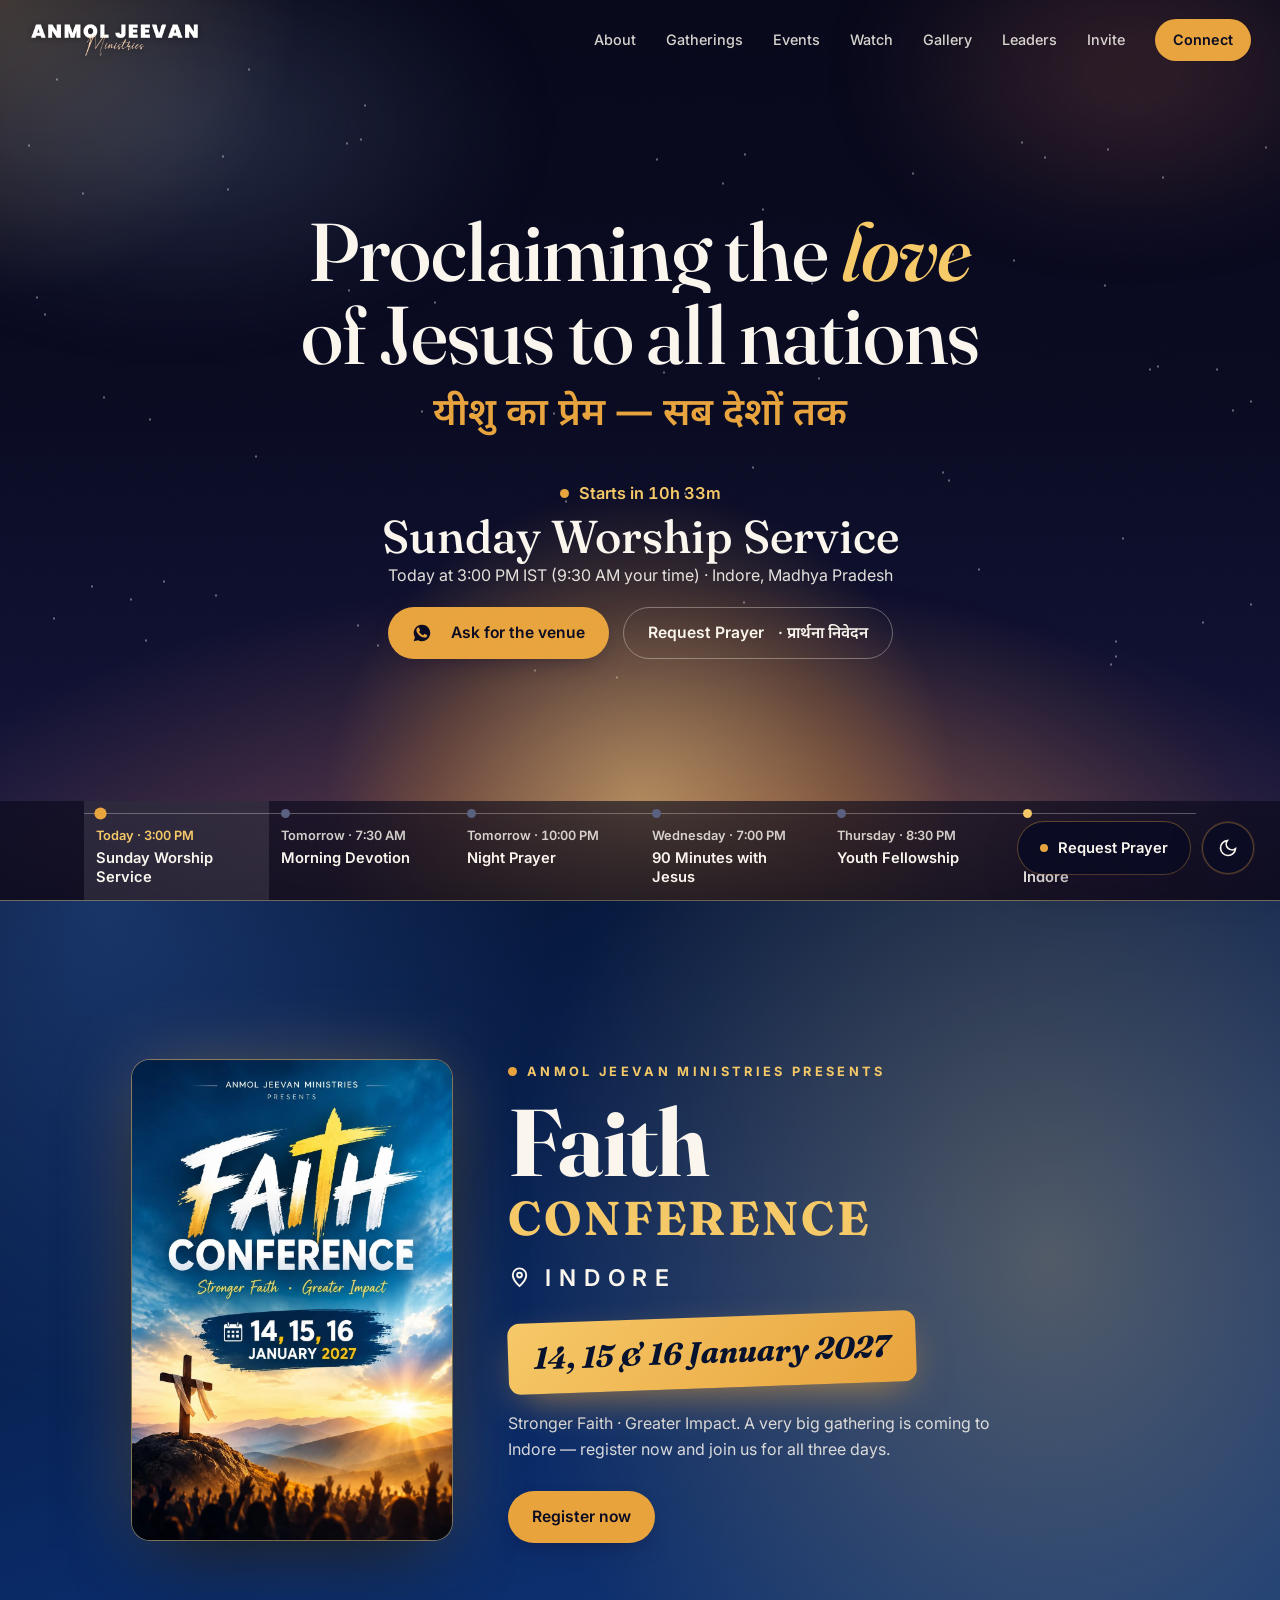
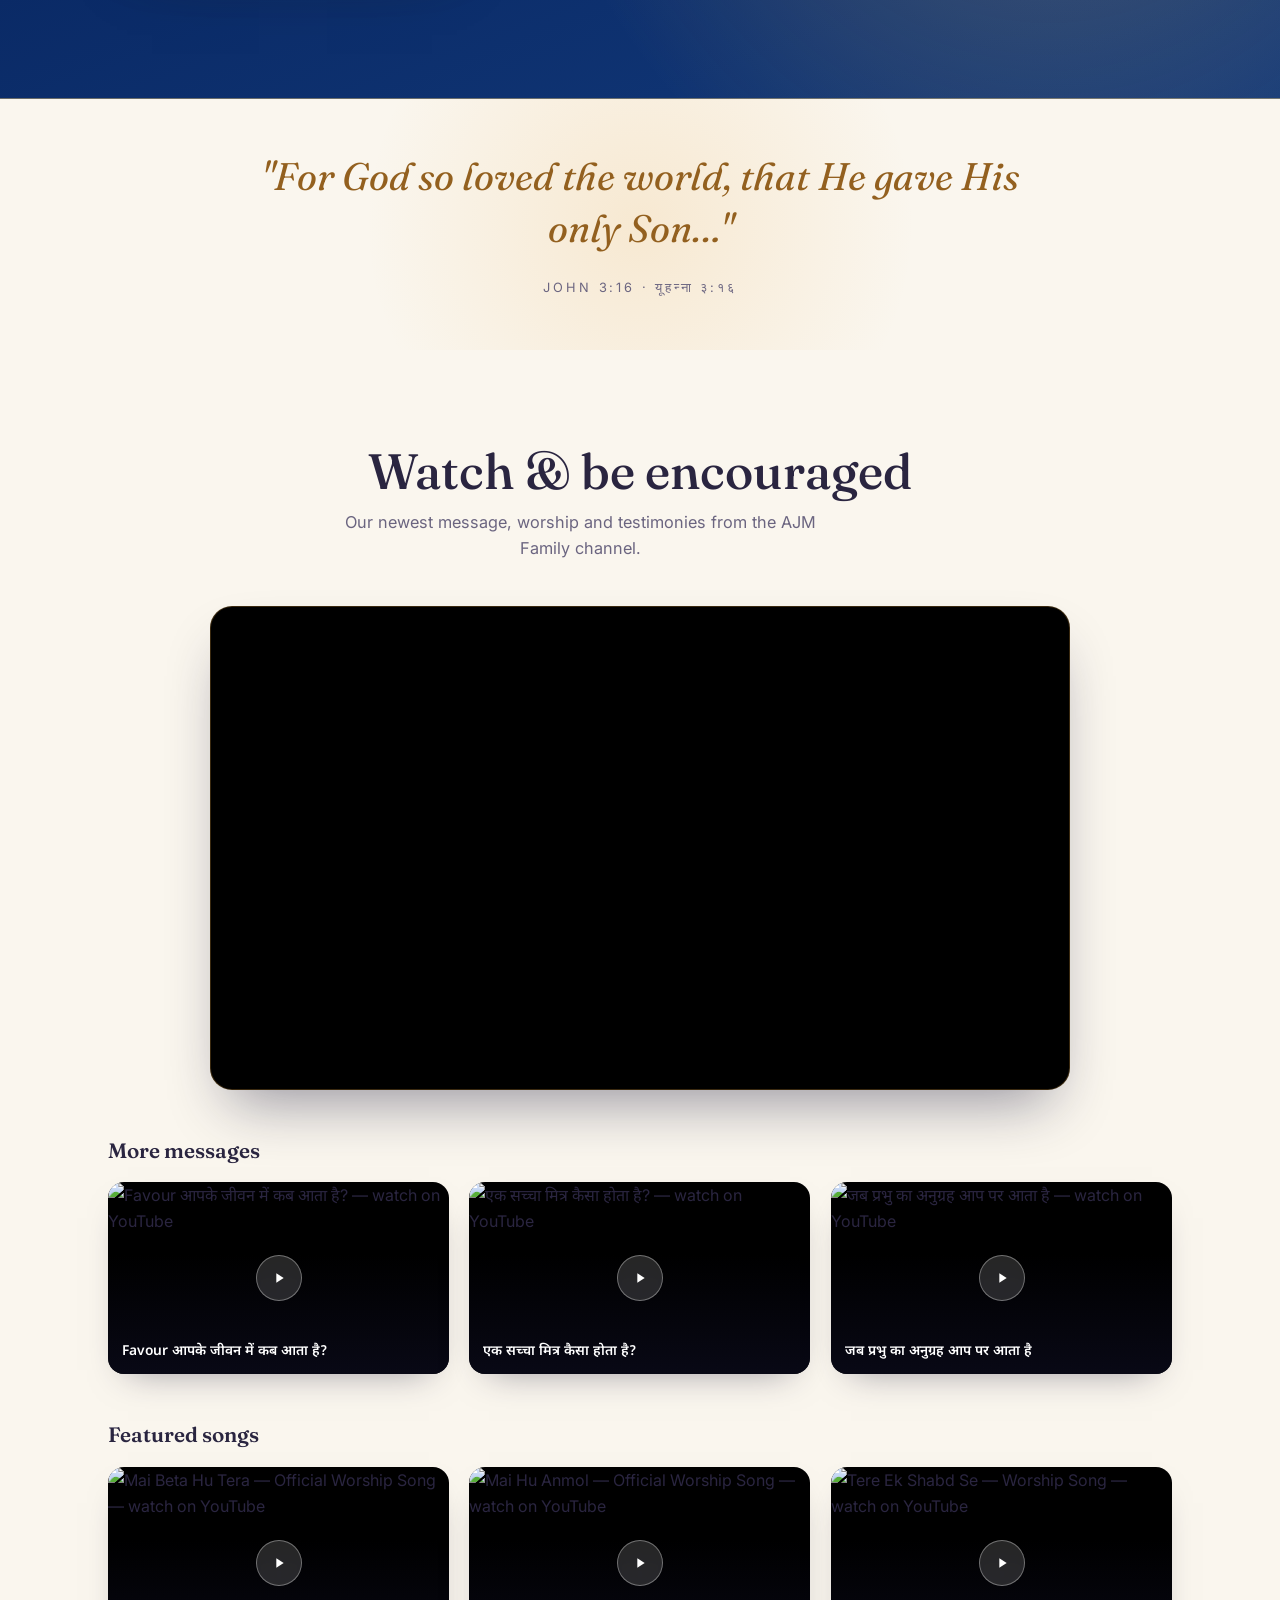
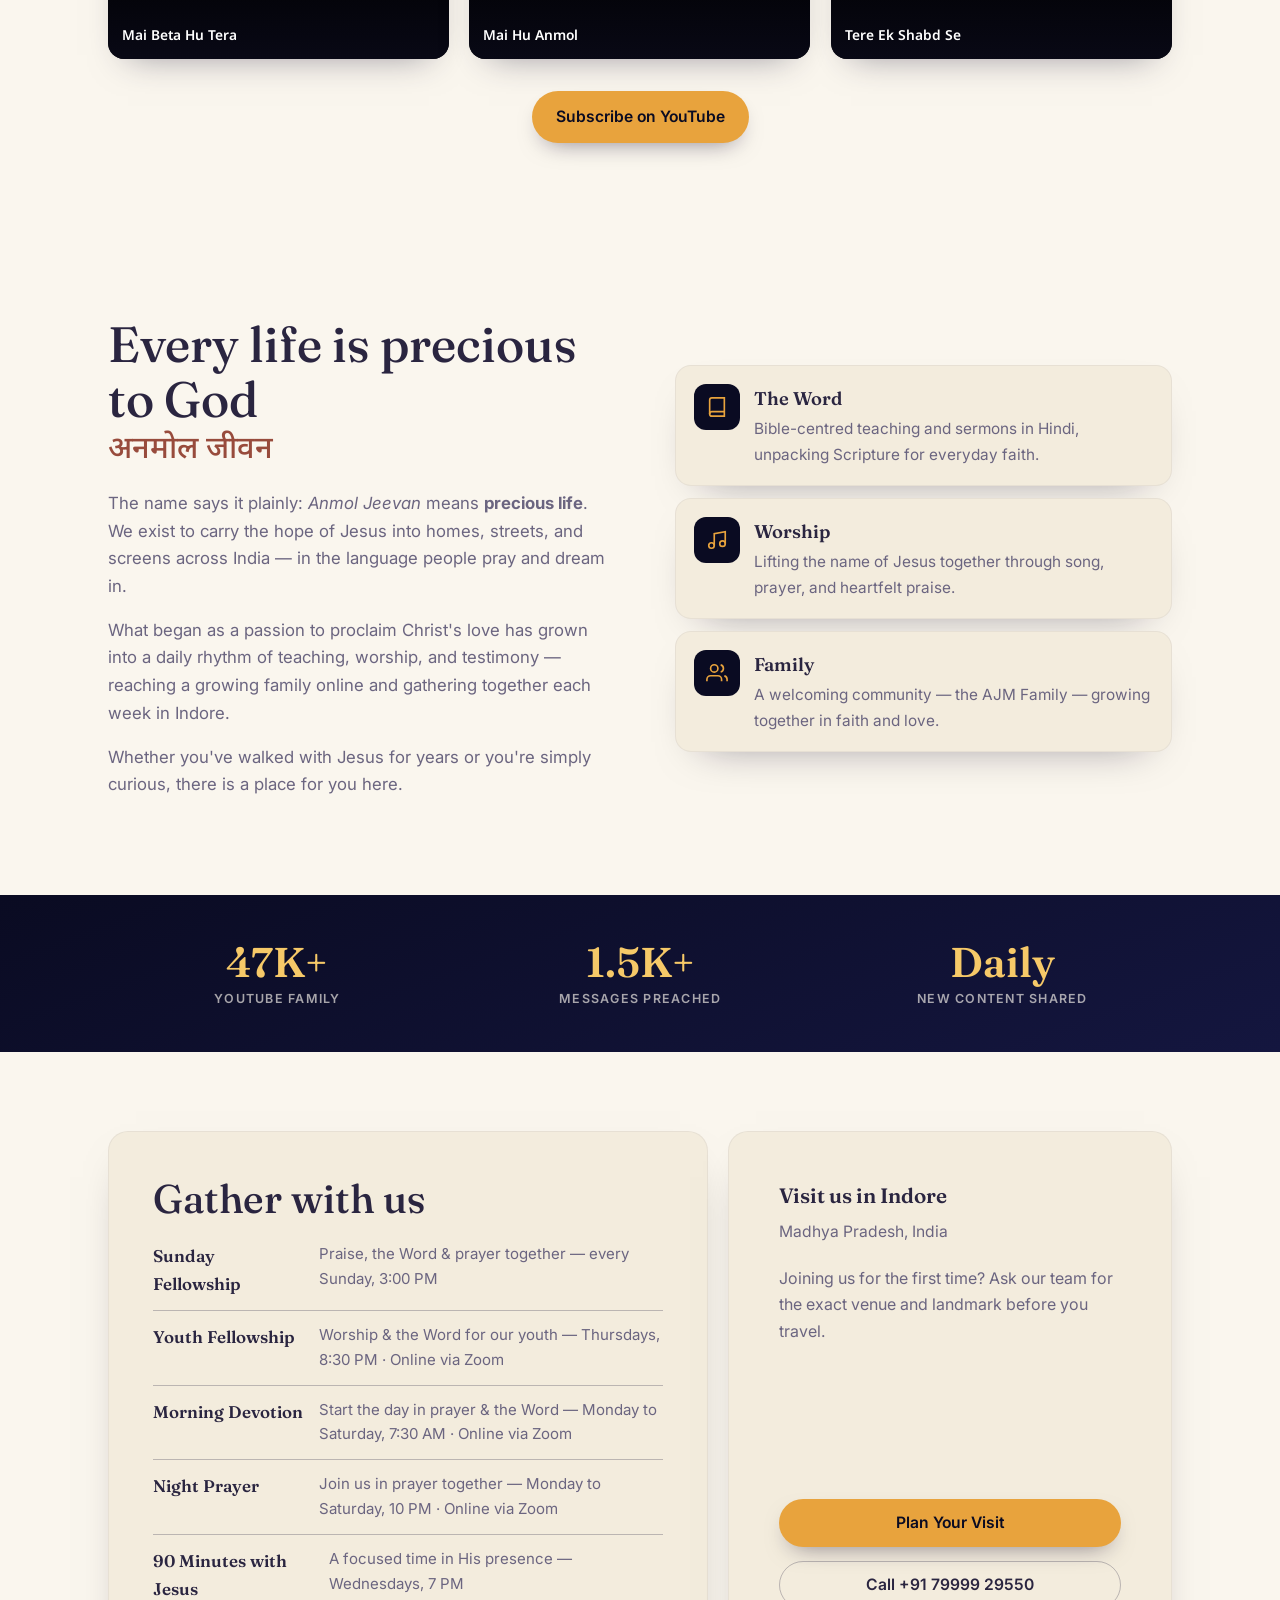
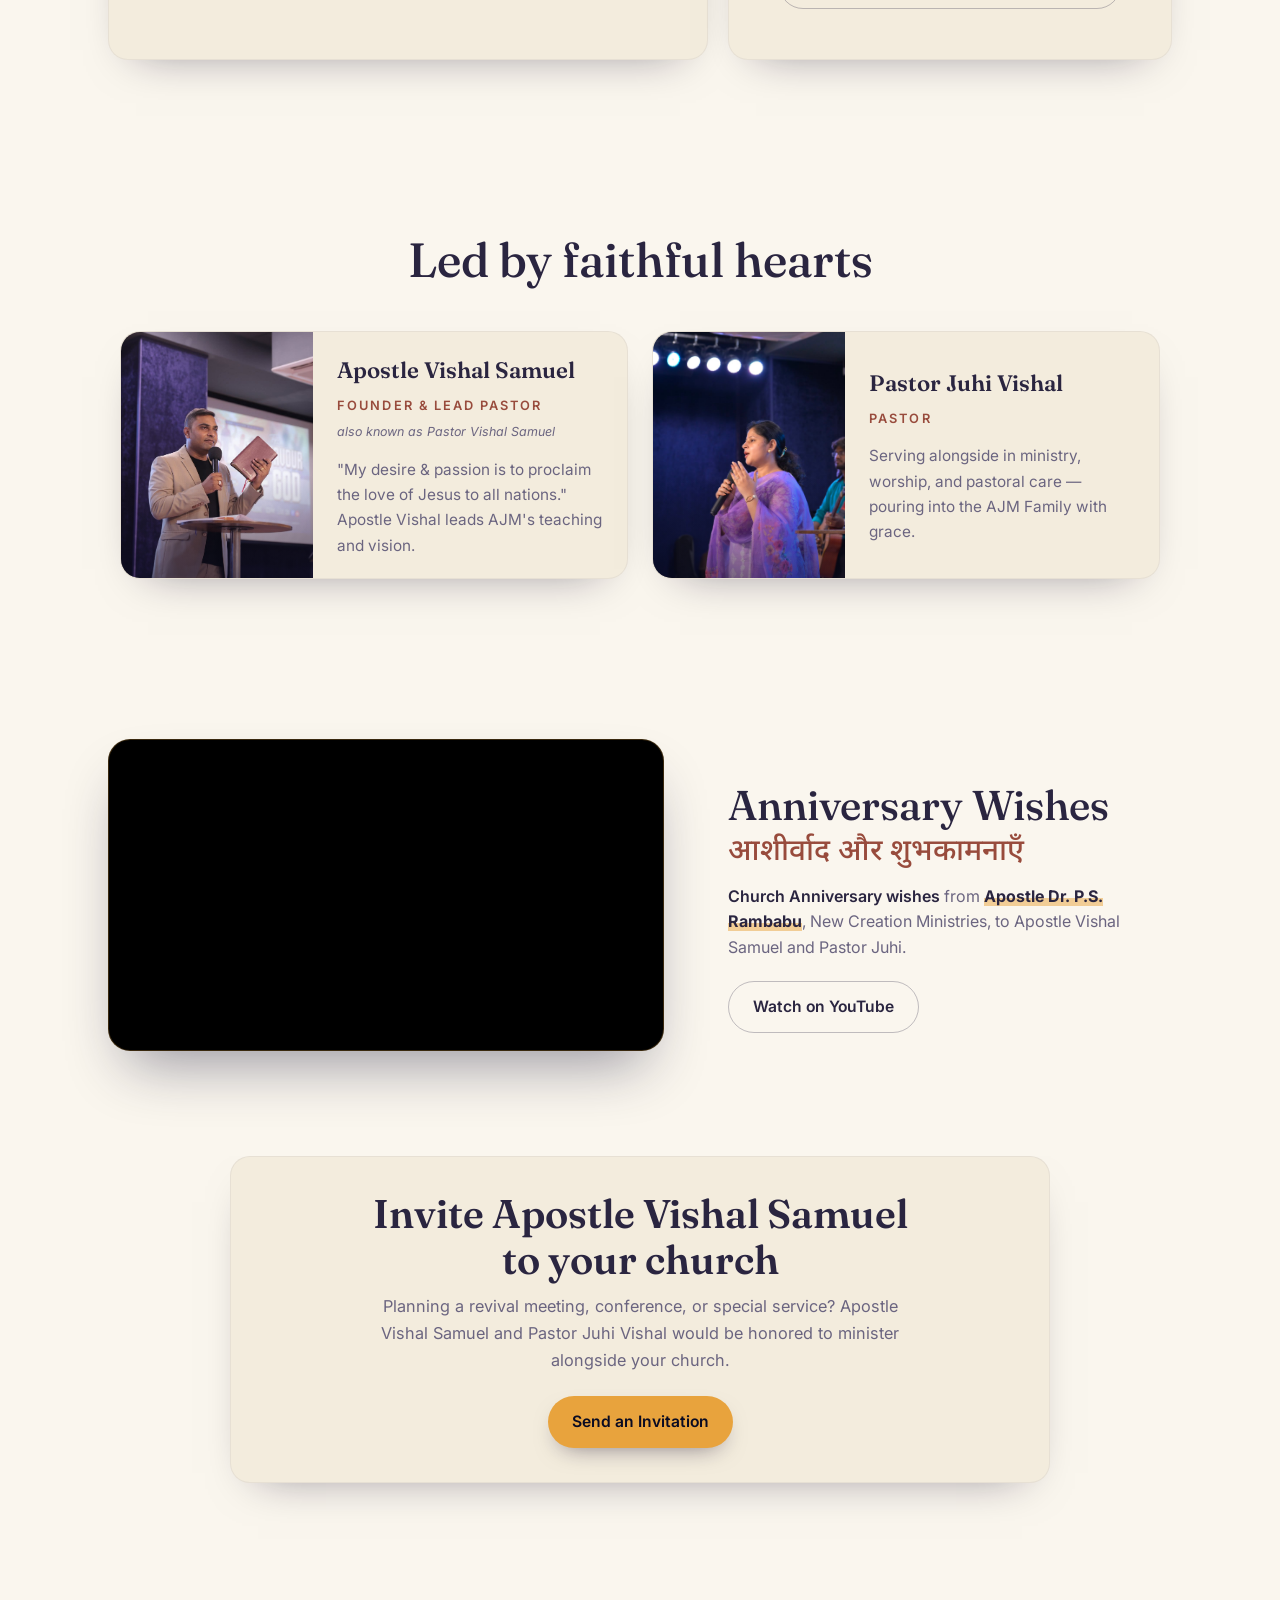
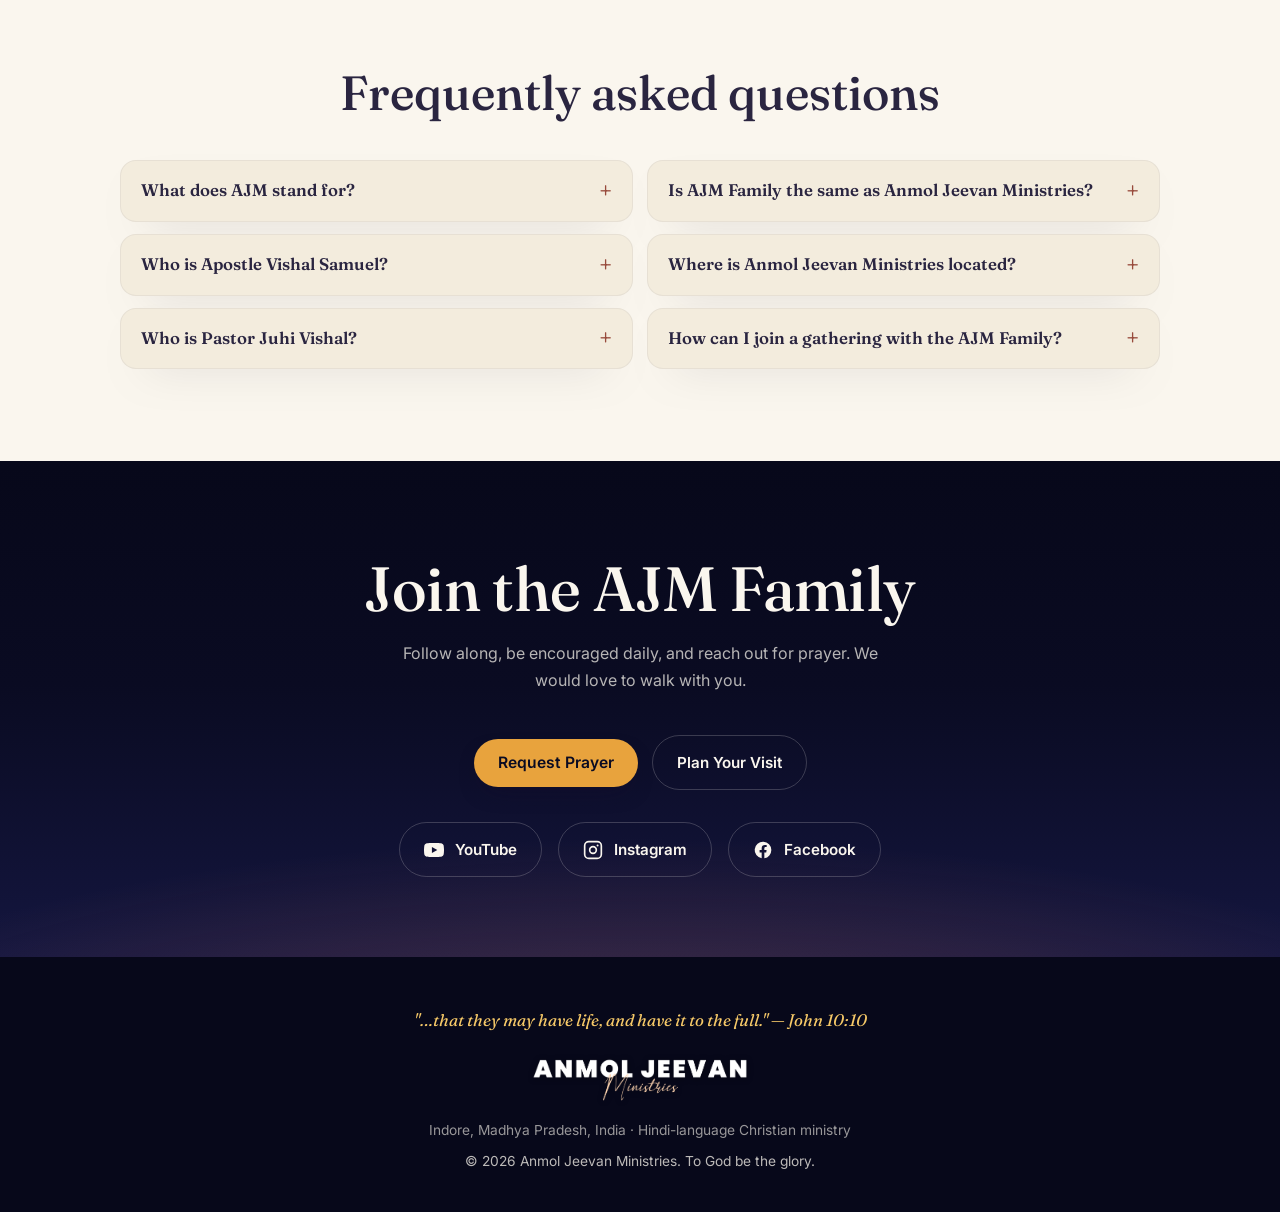
==== commit c17f77a1: "Home: update YouTube stats to 47K+ subscribers and 1.5K+ videos Co-Authored-By: Claude Opus 5.5 <nor" ====
--- a/index.html
+++ b/index.html
@@ -756,8 +756,8 @@
 <section class="stats reveal">
   <div class="wrap">
     <div class="stats-grid stagger reveal">
-      <div class="stat"><span class="num" data-count-to="41" data-suffix="K+">0</span><span class="label">YouTube Family</span></div>
-      <div class="stat"><span class="num" data-count-to="1.4" data-decimals="1" data-suffix="K+">0</span><span class="label">Messages Preached</span></div>
+      <div class="stat"><span class="num" data-count-to="47" data-suffix="K+">0</span><span class="label">YouTube Family</span></div>
+      <div class="stat"><span class="num" data-count-to="1.5" data-decimals="1" data-suffix="K+">0</span><span class="label">Messages Preached</span></div>
       <div class="stat"><span class="num-static">Daily</span><span class="label">New Content Shared</span></div>
     </div>
   </div>
--- a/css/family.css
+++ b/css/family.css
@@ -182,6 +182,14 @@
 .fc-register .invite-form,.fc-register .invite-success{border:1px solid var(--panel-edge);border-radius:20px;box-shadow:0 18px 44px -28px rgba(20,10,40,.5)}
 .fc-register .invite-panel input,.fc-register .invite-panel textarea,.fc-register .fc-days label{border-radius:12px}
 .fc-photos-head a,.fc-copy,.invite-again-btn{min-height:48px}
+/* leader photos stay whole: columns follow each photo's shape, sized to fit the screen */
+.fc-leader-grid{grid-template-columns:1.499fr .691fr;max-width:min(100%,calc(86svh*2.19));margin:0 auto}
+.fc-leader{height:auto;aspect-ratio:auto}
+.fc-leader img{height:auto}
+@media(max-width:600px){
+  .fc-leader-grid{grid-template-columns:minmax(0,1fr);max-width:none}
+  .fc-leader figcaption{position:static;padding:12px 20px 22px;background:none}
+}
 
 @media(max-width:900px){
   .fam-grid{grid-template-columns:minmax(0,1fr)}
@@ -208,4 +216,4 @@
   .fam-main .book-form .field-row{grid-template-columns:minmax(0,1fr)}
 }
 .fc-layout>*,.fc-register .invite-panel .field{min-width:0}
-.fc-register .invite-panel input,.fc-register .invite-panel textarea{width:100%;min-width:0}
+.fc-register .invite-panel input:not([type=checkbox]),.fc-register .invite-panel textarea{width:100%;min-width:0}
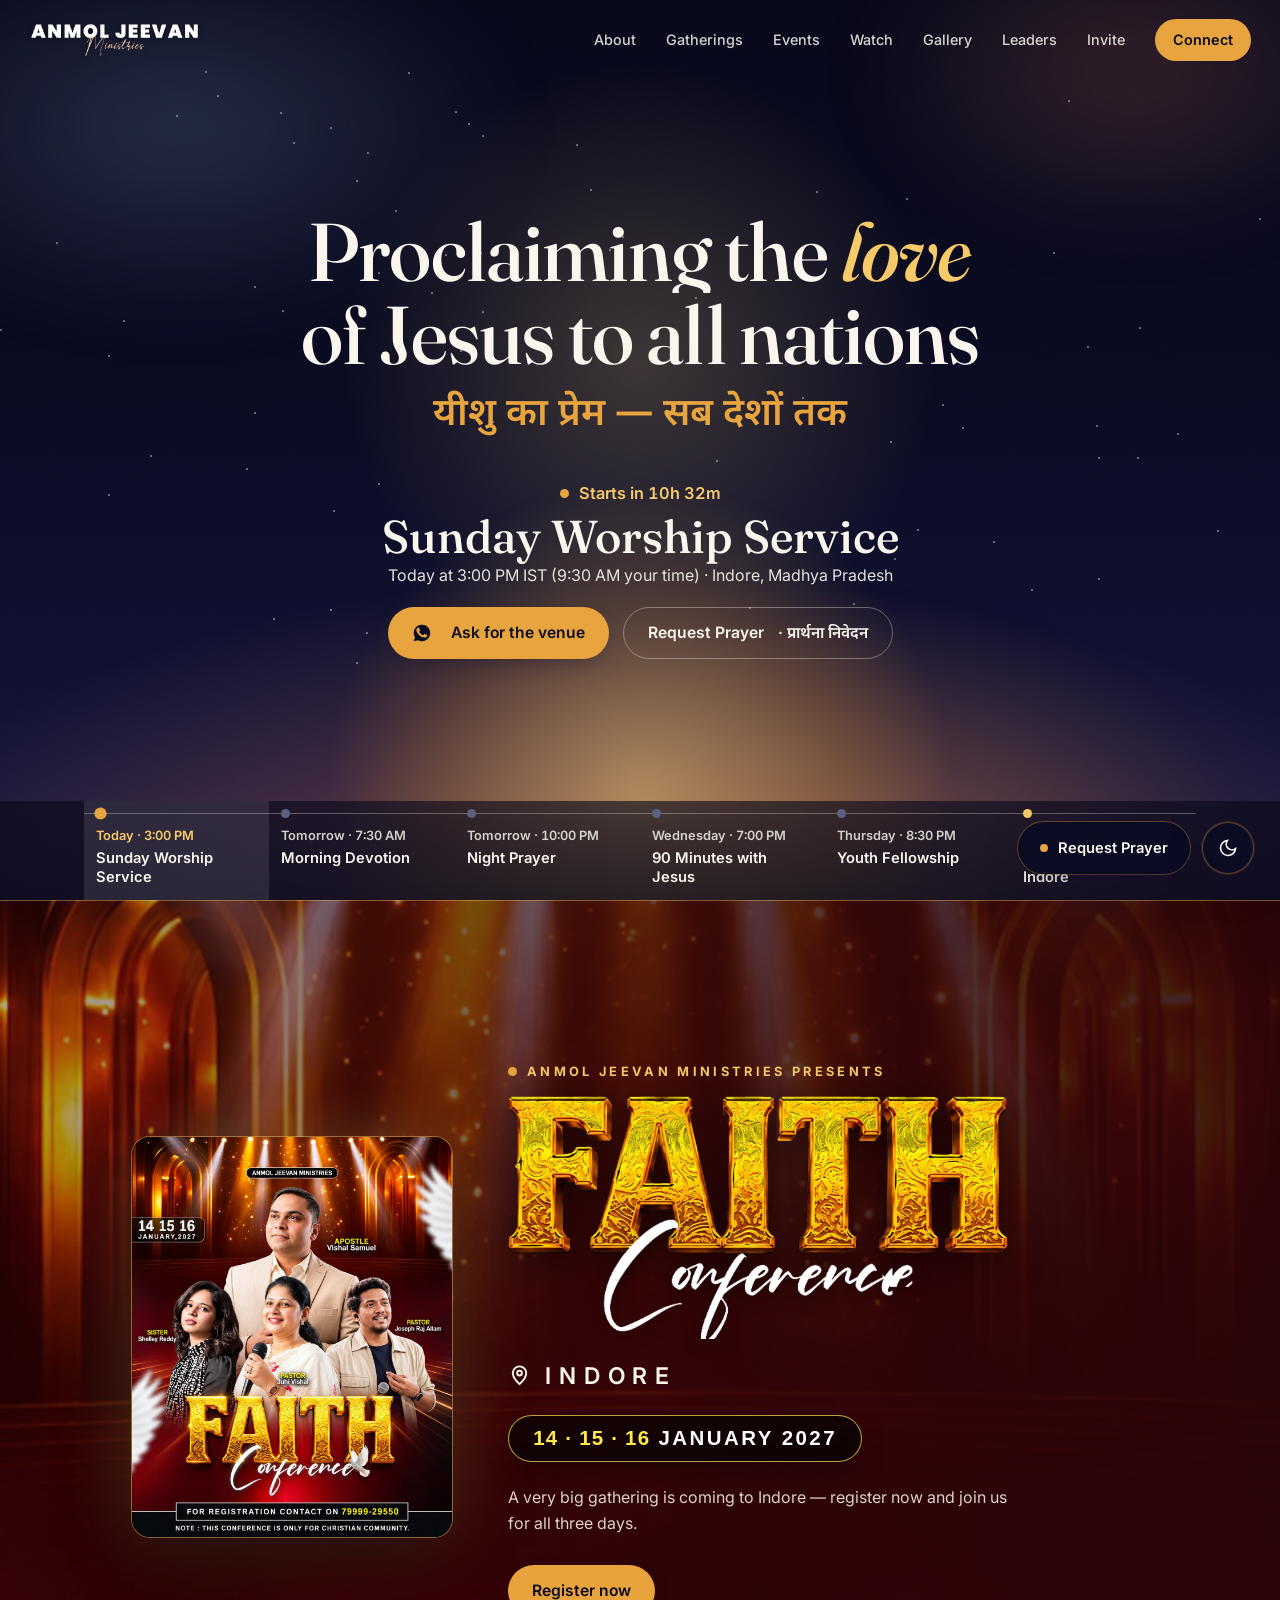
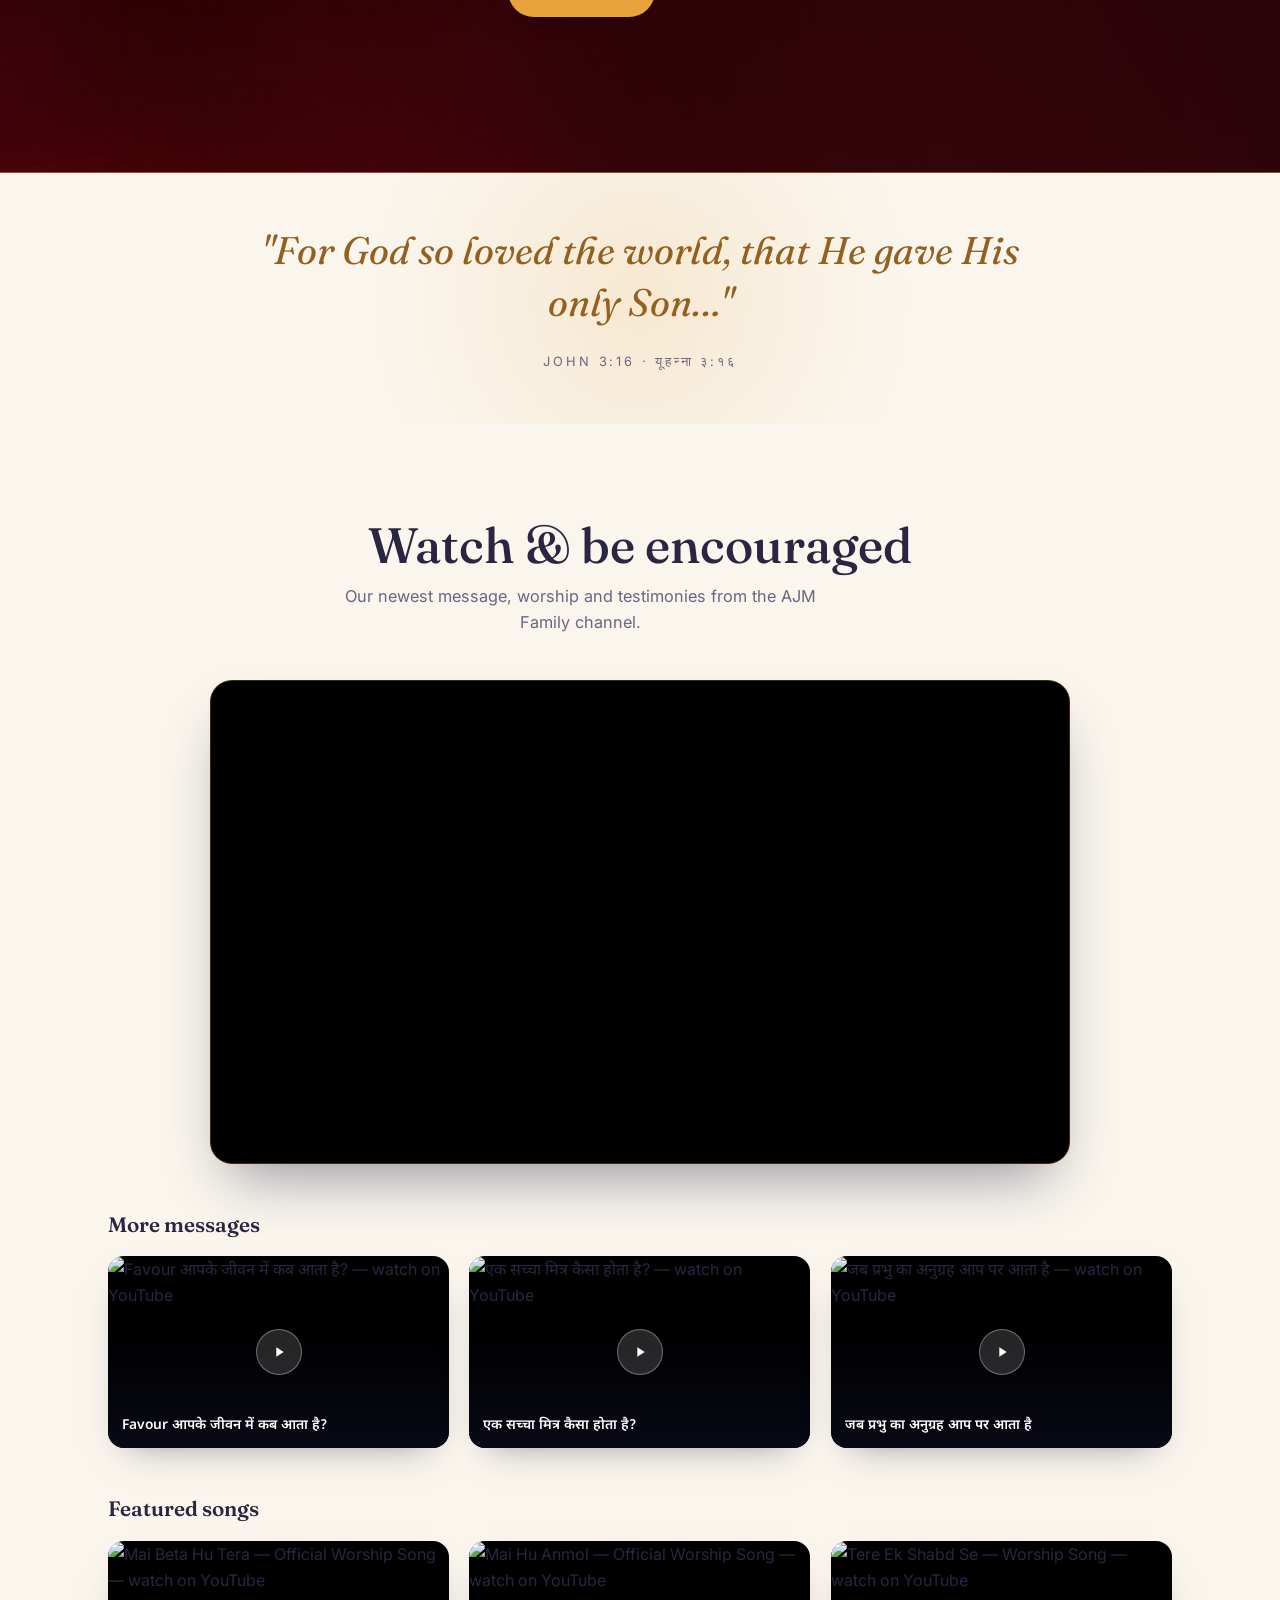
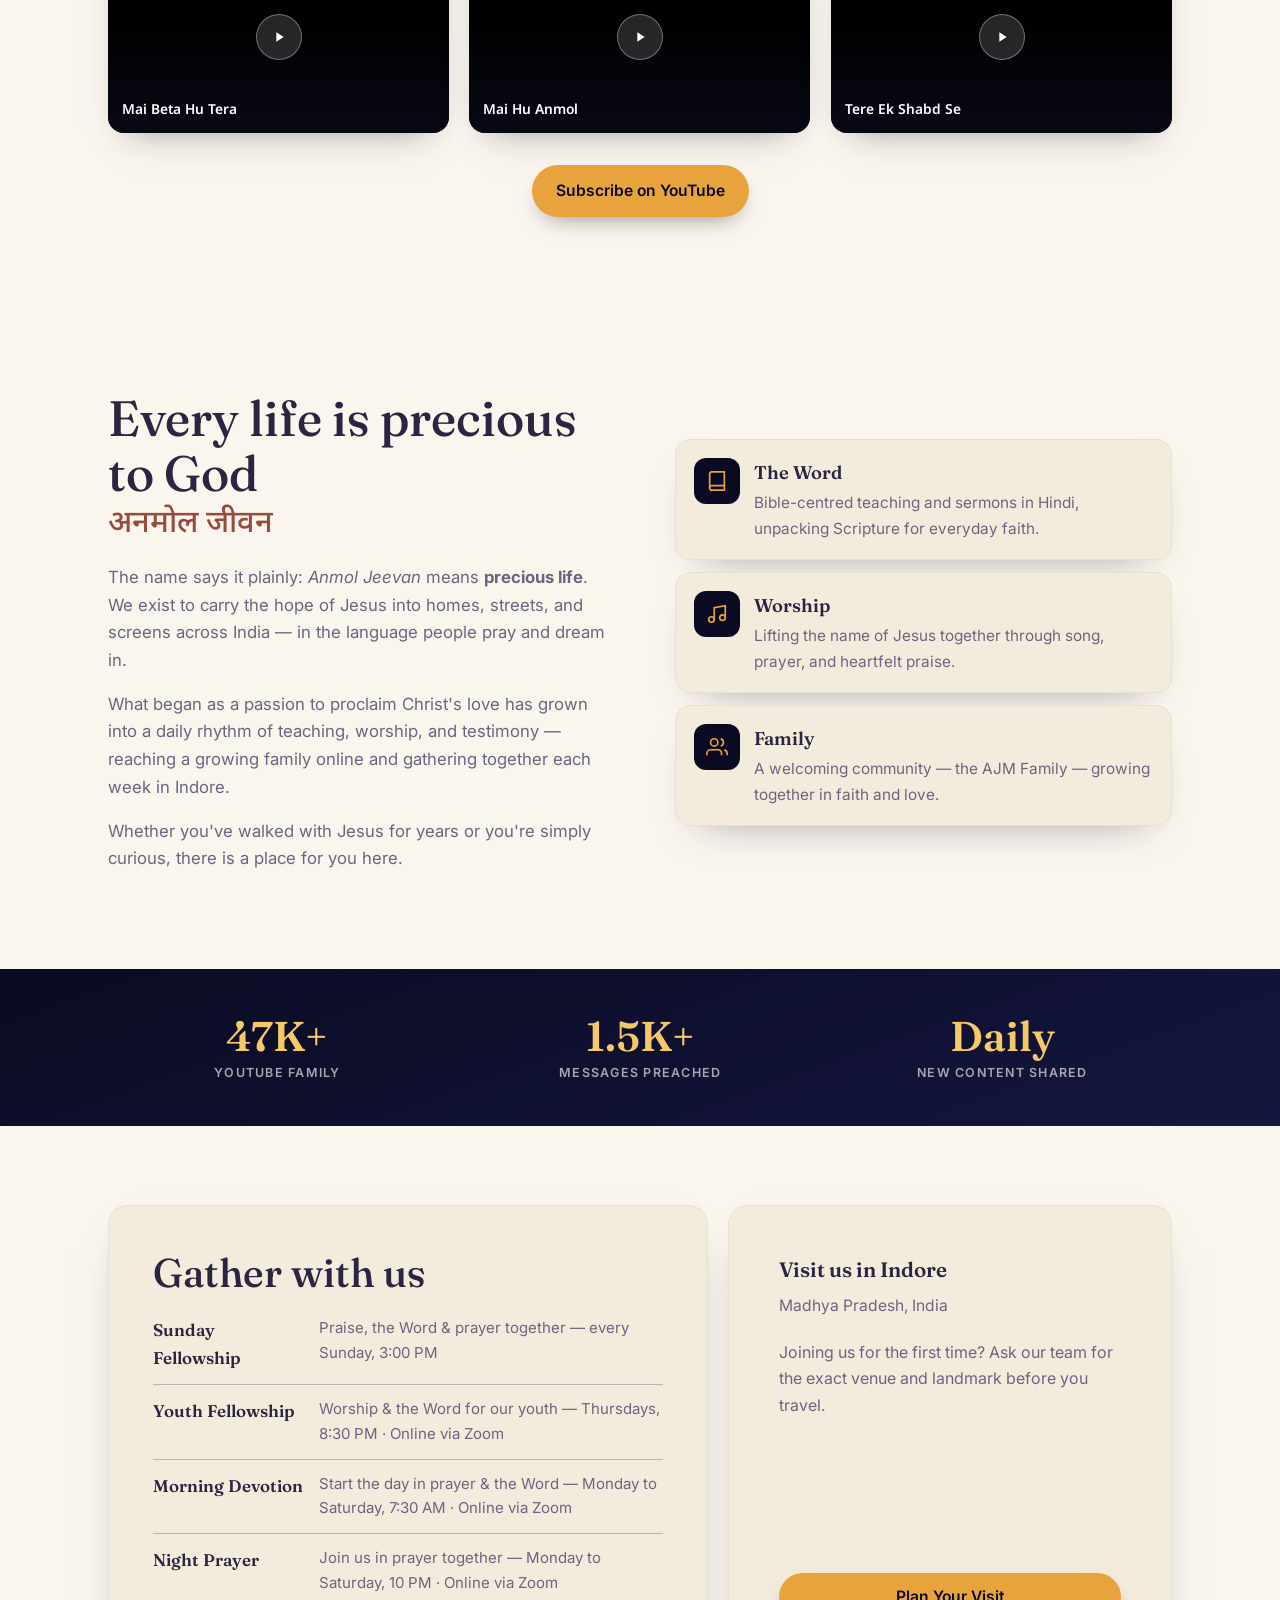
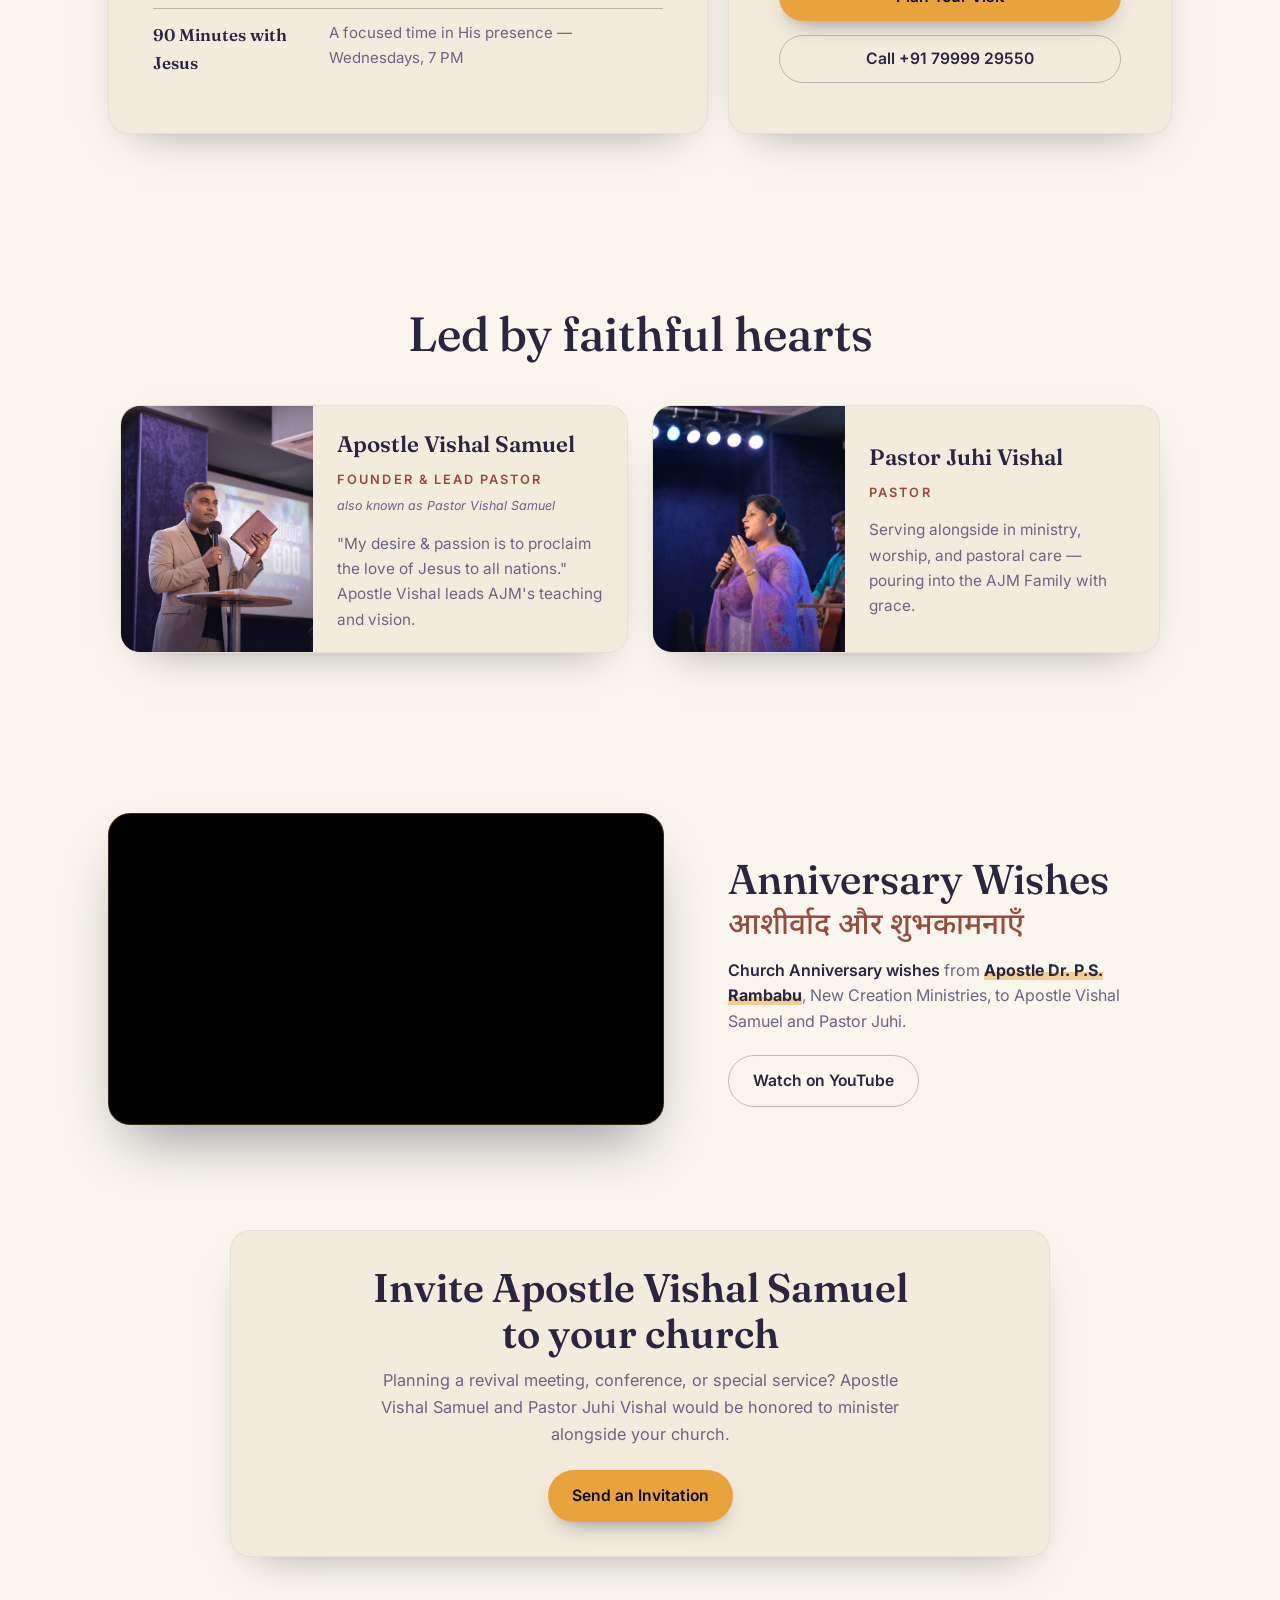
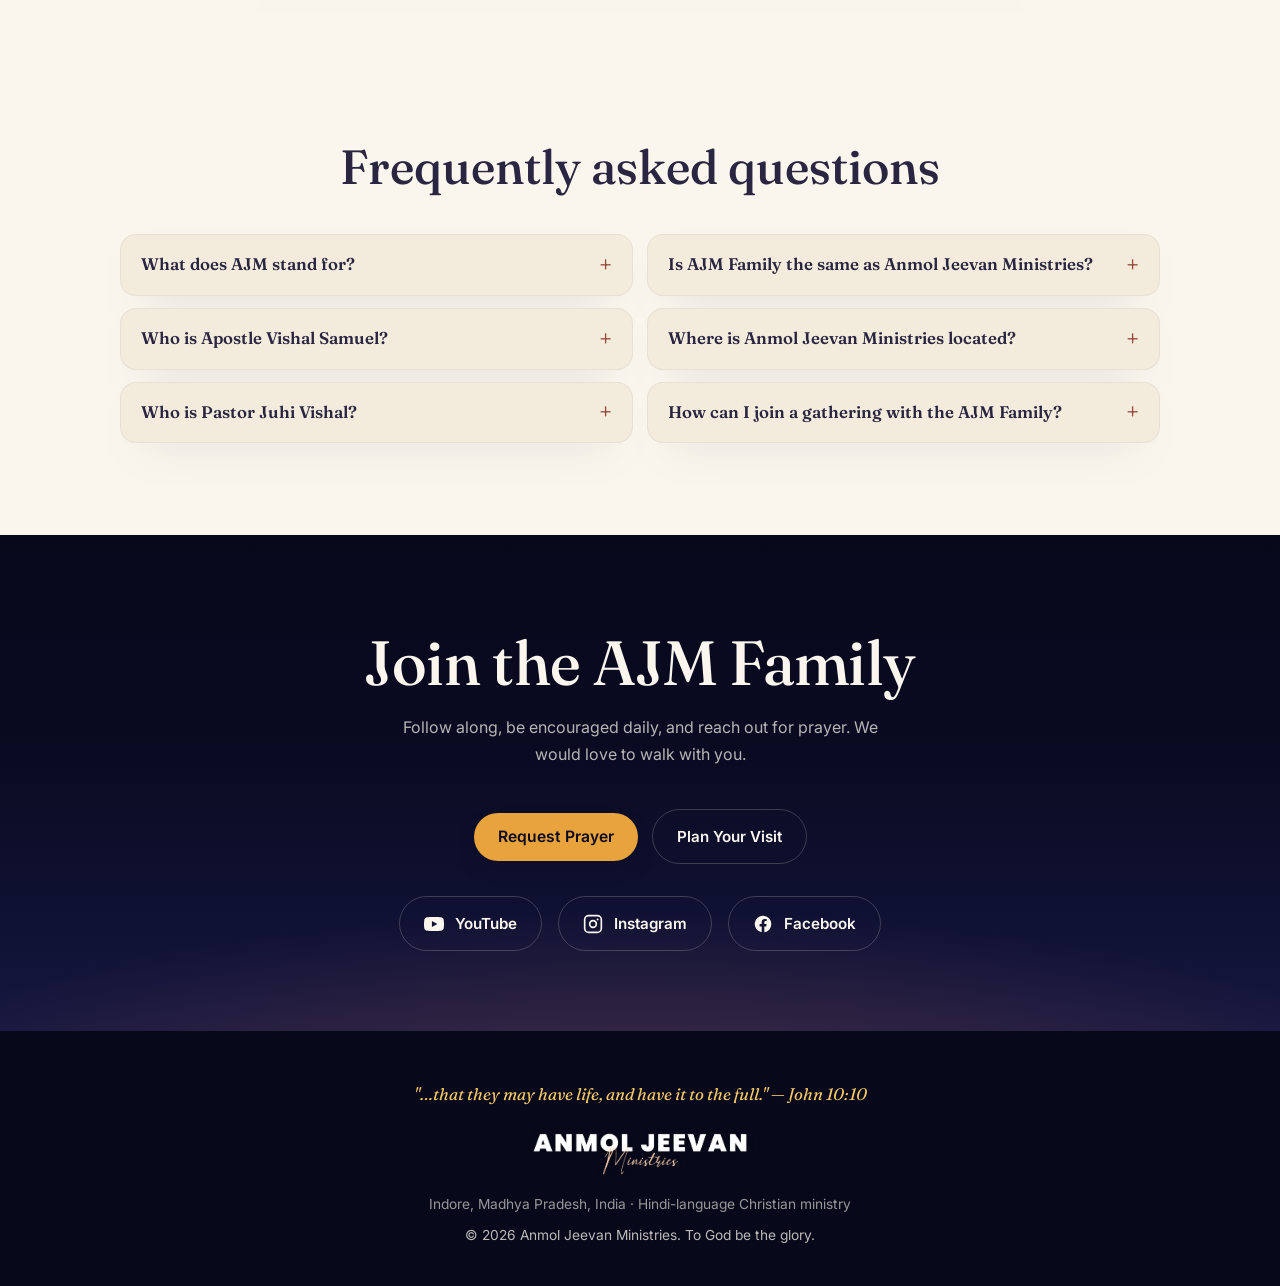
==== commit f8bb0023: "Faith Conference: match the new red-and-gold flyer Use the new flyer on the home, Events and Faith C" ====
--- a/index.html
+++ b/index.html
@@ -339,9 +339,8 @@
   /* faith conference — coming soon */
   .fc-banner{position:relative;overflow:hidden;color:var(--cream);
     background:
-      radial-gradient(60% 110% at 82% 45%,rgba(246,201,104,.30),transparent 70%),
-      radial-gradient(50% 90% at 8% 0%,rgba(74,140,255,.28),transparent 70%),
-      linear-gradient(160deg,#06122c 0%,#0a2a66 55%,#12397a 100%);
+      linear-gradient(90deg,rgba(42,5,9,.35) 0%,rgba(42,5,9,.78) 55%,rgba(42,5,9,.9) 100%),
+      url(img/faith-conference/stage.jpg) center 18%/cover no-repeat,#3a060b;
     box-shadow:inset 0 -1px 0 rgba(246,201,104,.4),inset 0 1px 0 rgba(246,201,104,.4)}
   .fc-inner{display:flex;align-items:center;justify-content:center;gap:clamp(32px,4.4vw,80px);padding:clamp(56px,6vw,108px) 28px;flex-wrap:wrap;max-width:1400px}
   .fc-photo{display:block;width:clamp(250px,25vw,420px);height:auto;border-radius:18px;flex:none;
@@ -350,12 +349,15 @@
   .fc-kicker{display:inline-flex;align-items:center;gap:10px;font-size:clamp(.78rem,1vw,.95rem);letter-spacing:.26em;text-transform:uppercase;font-weight:700;color:var(--gold-soft);margin-bottom:14px}
   .fc-kicker .dot{width:9px;height:9px;border-radius:50%;background:var(--gold);animation:fcPulse 2s infinite}
   @keyframes fcPulse{0%{box-shadow:0 0 0 0 rgba(246,201,104,.7)}70%{box-shadow:0 0 0 12px rgba(246,201,104,0)}100%{box-shadow:0 0 0 0 rgba(246,201,104,0)}}
-  .fc-copy h2{font-family:'Fraunces',serif;font-weight:700;font-size:clamp(3.2rem,7.4vw,6.8rem);line-height:.98;margin-bottom:6px;letter-spacing:-.01em}
-  .fc-copy h2 em{display:block;font-style:normal;font-size:clamp(1.6rem,3.7vw,3.4rem);letter-spacing:.06em;text-transform:uppercase;color:var(--gold-soft);margin-top:6px}
+  .fc-copy h2.fc-title{line-height:0;width:min(100%,500px);margin:0 0 8px}
+  .fc-title img{display:block;width:100%;height:auto}
+  .fc-title .fc-title-faith{filter:drop-shadow(0 8px 18px rgba(0,0,0,.55))}
+  .fc-title .fc-title-script{width:62%;margin:-7% 0 0 19%;filter:drop-shadow(0 3px 8px rgba(0,0,0,.5))}
   .fc-where{font-size:clamp(1.1rem,1.8vw,1.5rem);letter-spacing:.34em;text-transform:uppercase;font-weight:600;margin:18px 0 20px}
   .fc-where span{color:var(--gold-soft)}
-  .fc-soon{display:inline-block;padding:10px 26px;border-radius:12px;background:linear-gradient(135deg,#f6c968,#e8a33d);color:#07122e;font-family:'Fraunces',serif;font-style:italic;font-weight:700;
-    font-size:clamp(1.3rem,2.4vw,2rem);transform:rotate(-2deg);box-shadow:0 14px 40px -12px rgba(232,163,61,.7);margin-bottom:22px}
+  .fc-soon{display:inline-block;padding:10px 24px;border-radius:100px;border:1px solid rgba(255,233,77,.7);background:rgba(10,4,4,.78);color:#fff;
+    font:700 clamp(1rem,1.6vw,1.3rem)/1.2 'Montserrat',sans-serif;letter-spacing:.12em;text-transform:uppercase;box-shadow:0 10px 30px -10px rgba(0,0,0,.6);margin-bottom:22px}
+  .fc-soon b{font-weight:800;color:#ffe94d;letter-spacing:.06em}
   .fc-text{color:rgba(250,246,238,.85);font-size:clamp(1rem,1.2vw,1.15rem);max-width:520px;margin-bottom:28px}
   .fc-actions{display:flex;flex-wrap:wrap;gap:12px;align-items:center}
 
@@ -543,6 +545,7 @@
     .fc-kicker{justify-content:center;text-align:center;line-height:1.5}
     .fc-kicker .dot{display:none}
     .fc-text{margin-left:auto;margin-right:auto}
+    .fc-copy h2.fc-title{margin-left:auto;margin-right:auto}
     .about-grid{grid-template-columns:1fr;gap:40px}
     .service{grid-template-columns:1fr}
     .service .left,.service .right{padding:40px 32px}
@@ -647,13 +650,13 @@
 
 <section class="fc-banner reveal in" id="faith-conference" aria-label="Faith Conference, Indore — 14, 15 and 16 January 2027" data-until="2027-01-16">
   <div class="wrap fc-inner">
-    <img class="fc-photo" src="img/faith-conference-2027.jpg" alt="Faith Conference — Anmol Jeevan Ministries presents. Stronger Faith, Greater Impact. 14, 15 and 16 January 2027." width="1024" height="1536">
+    <img class="fc-photo" src="img/faith-conference-2027-flyer.jpg" alt="Faith Conference flyer — Anmol Jeevan Ministries, 14, 15 and 16 January 2027, with Apostle Vishal Samuel, Pastor Juhi Vishal, Sister Shelley Reddy and Pastor Joseph Raj Allam. For registration contact 79999 29550. This conference is only for the Christian community." width="1122" height="1402">
     <div class="fc-copy">
       <span class="fc-kicker"><span class="dot"></span>Anmol Jeevan Ministries presents</span>
-      <h2>Faith <em>Conference</em></h2>
+      <h2 class="fc-title"><img class="fc-title-faith" src="img/faith-conference/faith-title.webp" alt="Faith" width="853" height="269"><img class="fc-title-script" src="img/faith-conference/conference-script.webp" alt="Conference" width="437" height="170"></h2>
       <div class="fc-where"><svg viewBox="0 0 24 24" fill="none" stroke="currentColor" stroke-width="2" stroke-linecap="round" stroke-linejoin="round" aria-hidden="true"><path d="M12 21s7-6.2 7-11.5A7 7 0 0 0 5 9.5C5 14.8 12 21 12 21z"/><circle cx="12" cy="9.5" r="2.5"/></svg> Indore</div>
-      <div class="fc-soon">14, 15 &amp; 16 January 2027</div>
-      <p class="fc-text">Stronger Faith · Greater Impact. A very big gathering is coming to Indore — register now and join us for all three days.</p>
+      <div class="fc-soon"><b>14 · 15 · 16</b> January 2027</div>
+      <p class="fc-text">A very big gathering is coming to Indore — register now and join us for all three days.</p>
       <div class="fc-actions">
         <a href="faith-conference.html" class="btn-lg btn-gold magnetic">Register now</a>
       </div>
--- a/css/family.css
+++ b/css/family.css
@@ -180,7 +180,7 @@
 
 /* Faith Conference keeps its poster colours and hero; its form matches the panels */
 .fc-register .invite-form,.fc-register .invite-success{border:1px solid var(--panel-edge);border-radius:20px;box-shadow:0 18px 44px -28px rgba(20,10,40,.5)}
-.fc-register .invite-panel input,.fc-register .invite-panel textarea,.fc-register .fc-days label{border-radius:12px}
+.fc-register .invite-panel input,.fc-register .invite-panel textarea,.fc-register .fc-days label,.fc-register .fc-willing label{border-radius:12px}
 .fc-photos-head a,.fc-copy,.invite-again-btn{min-height:48px}
 /* leader photos stay whole: columns follow each photo's shape, sized to fit the screen */
 .fc-leader-grid{grid-template-columns:1.499fr .691fr;max-width:min(100%,calc(86svh*2.19));margin:0 auto}
@@ -216,4 +216,4 @@
   .fam-main .book-form .field-row{grid-template-columns:minmax(0,1fr)}
 }
 .fc-layout>*,.fc-register .invite-panel .field{min-width:0}
-.fc-register .invite-panel input:not([type=checkbox]),.fc-register .invite-panel textarea{width:100%;min-width:0}
+.fc-register .invite-panel input:not([type=checkbox]):not([type=radio]),.fc-register .invite-panel textarea{width:100%;min-width:0}
